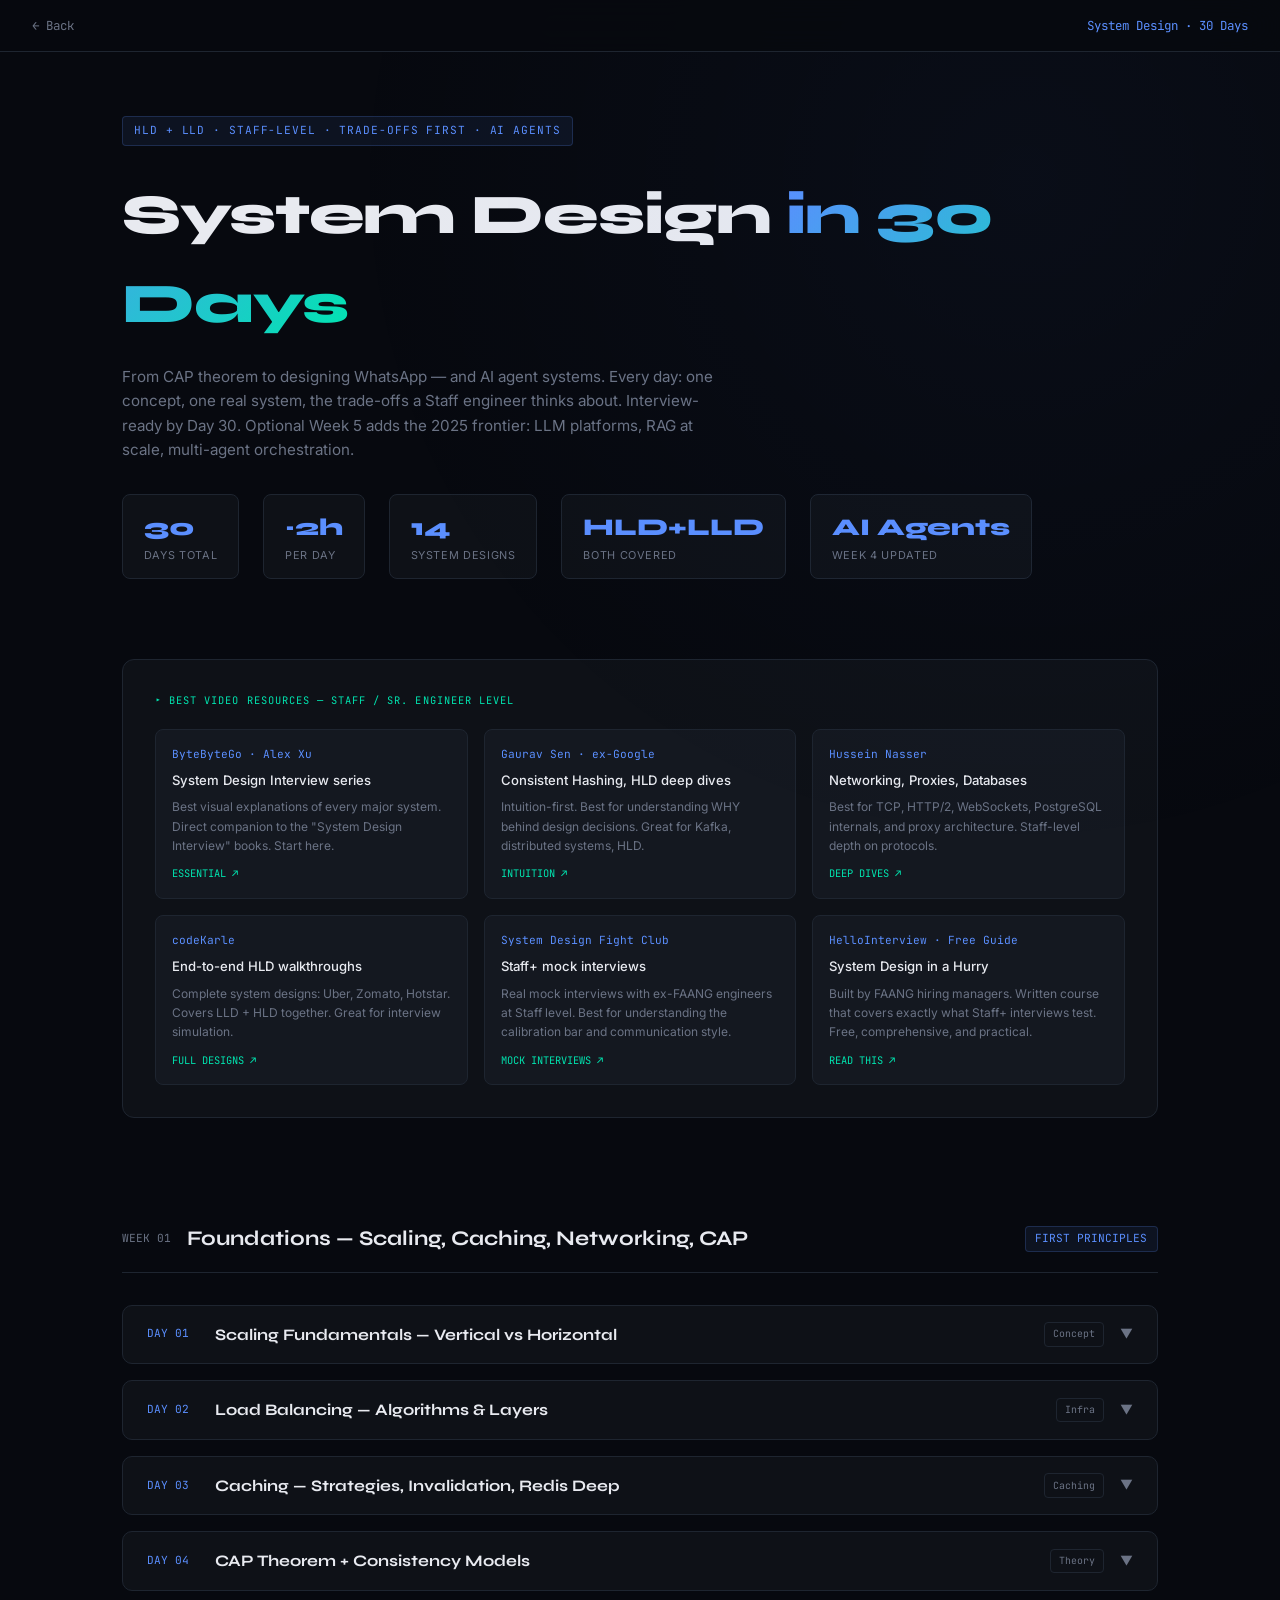
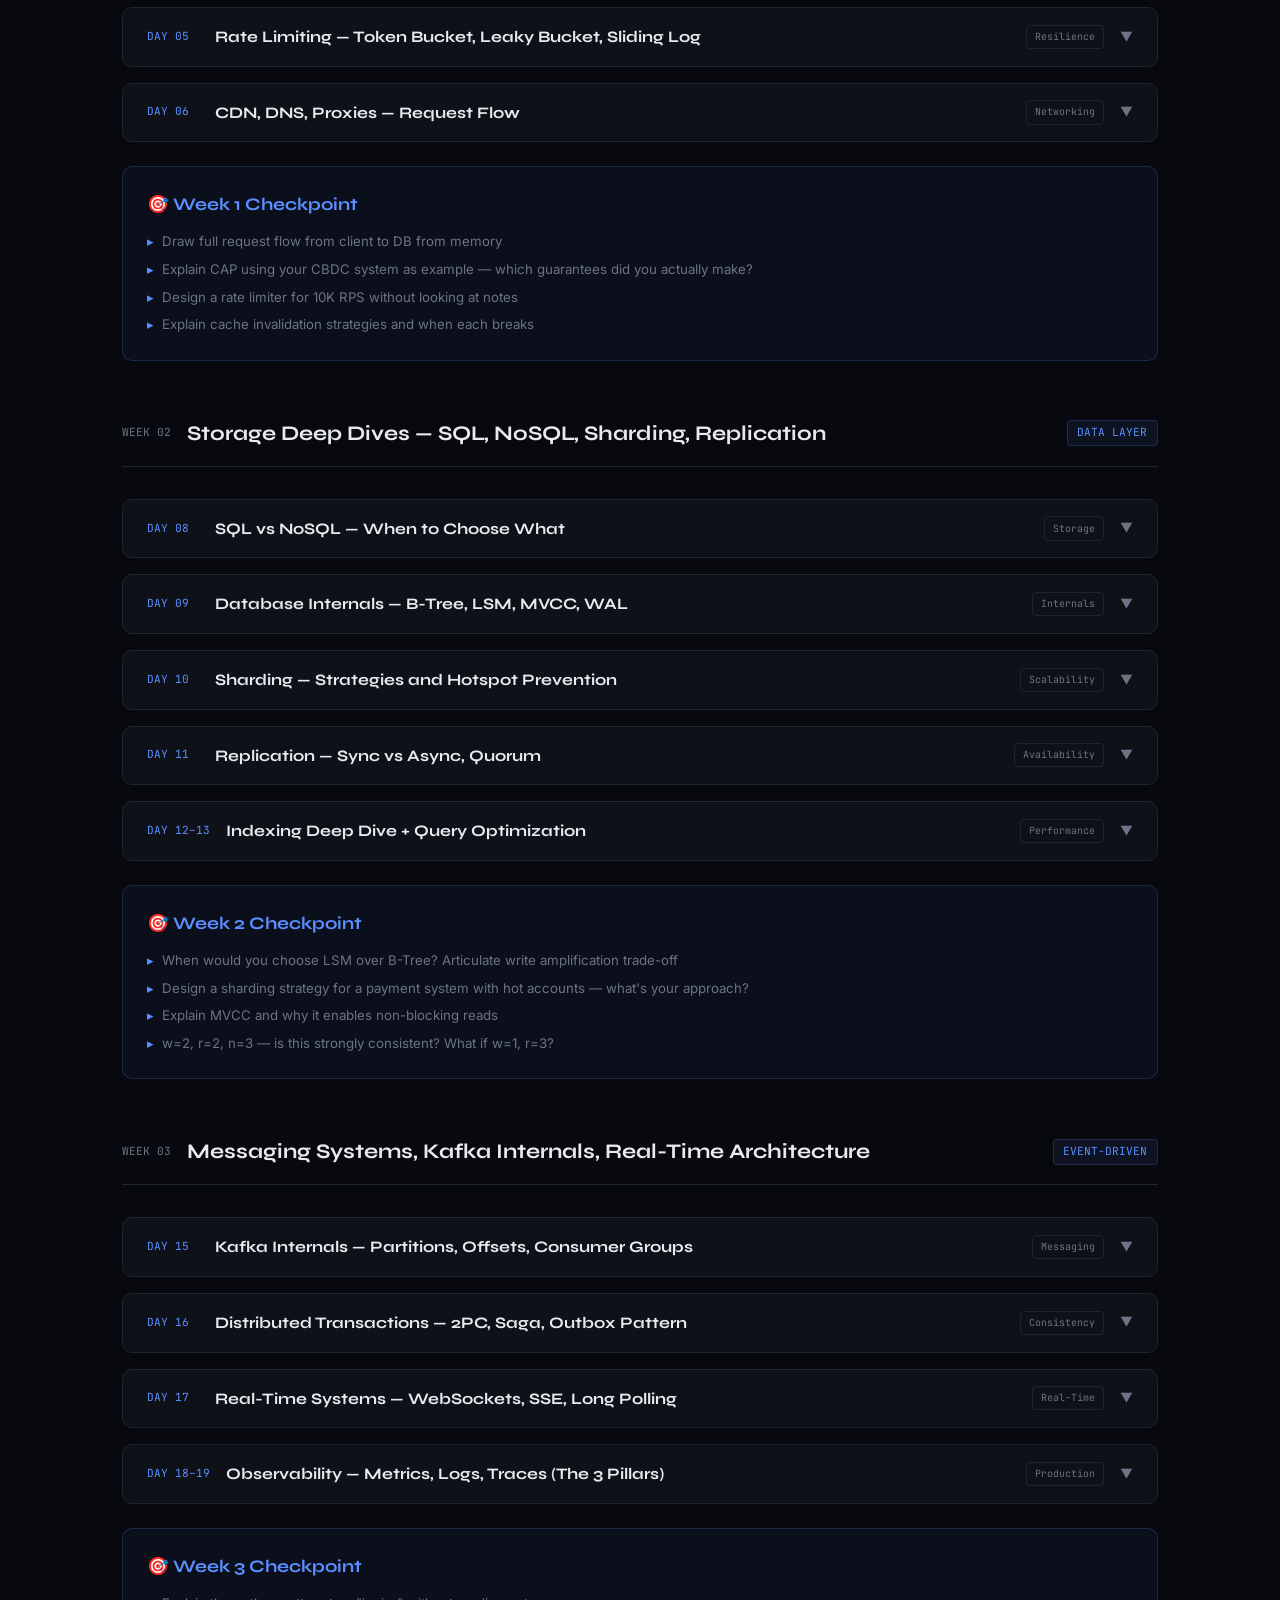
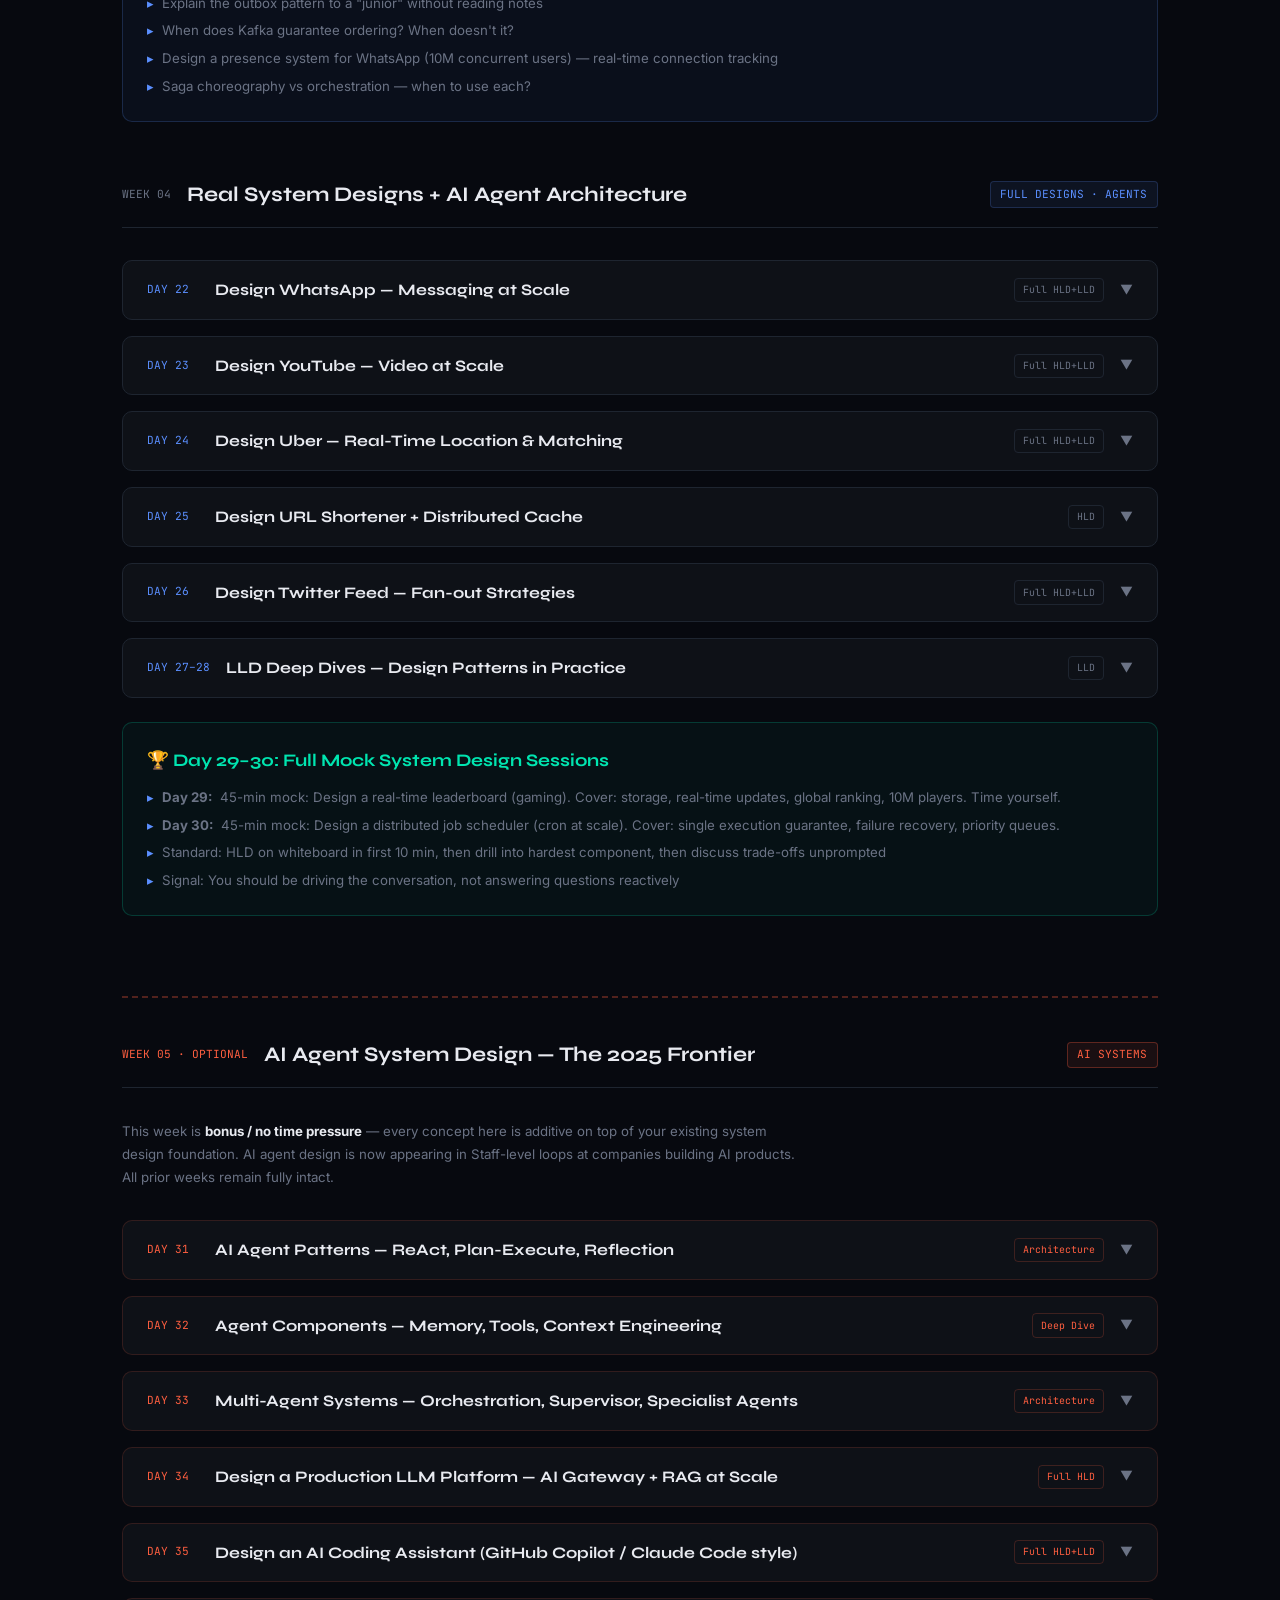
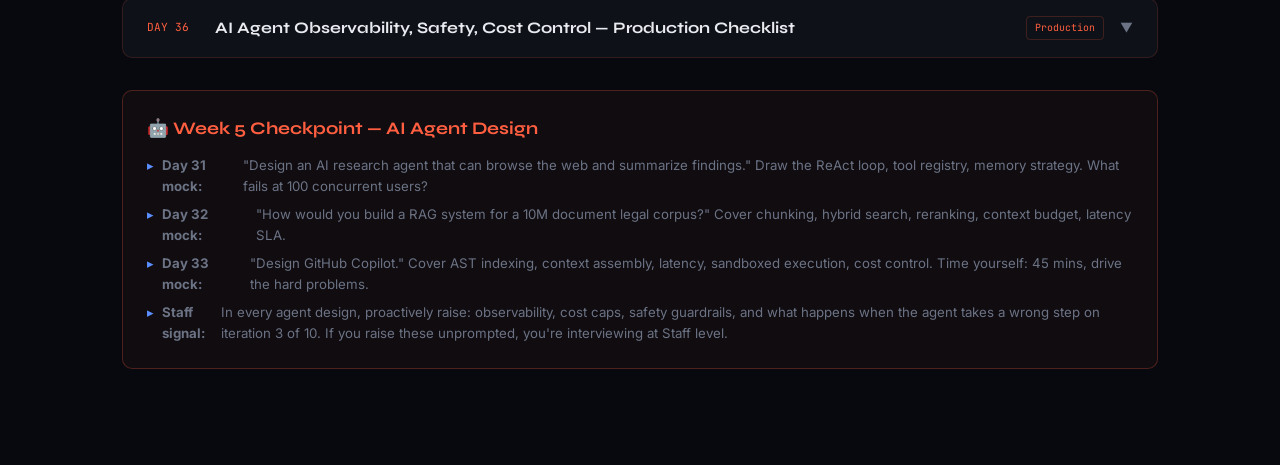
==== system-design-30-day.html @ 485c08c7 "feat: add AI Agent System Design as optional Week 5 - ALL original 30-day content preserved untouche" ====
<!DOCTYPE html>
<html lang="en">
<head>
<meta charset="UTF-8">
<meta name="viewport" content="width=device-width, initial-scale=1.0">
<title>System Design in 30 Days</title>
<link rel="preconnect" href="https://fonts.googleapis.com">
<link href="https://fonts.googleapis.com/css2?family=Syne:wght@400;600;700;800&family=JetBrains+Mono:wght@400;500;700&family=Inter:wght@300;400;500&display=swap" rel="stylesheet">
<style>
  :root{--bg:#07090f;--surface:#0e1117;--surface2:#141820;--border:#1e2530;--accent:#5b8fff;--accent2:#ff5f40;--accent3:#00e5b0;--text:#e8eaf0;--muted:#6b7385;}
  *{margin:0;padding:0;box-sizing:border-box;}
  body{background:var(--bg);color:var(--text);font-family:'Inter',sans-serif;line-height:1.6;}
  body::before{content:'';position:fixed;inset:0;background:radial-gradient(circle at 80% 20%,rgba(91,143,255,0.04) 0%,transparent 55%);pointer-events:none;}
  nav{position:sticky;top:0;background:rgba(7,9,15,0.9);backdrop-filter:blur(20px);border-bottom:1px solid var(--border);padding:0 2rem;display:flex;align-items:center;justify-content:space-between;height:52px;z-index:100;}
  .back-link{font-family:'JetBrains Mono',monospace;font-size:.78rem;color:var(--muted);text-decoration:none;}
  .back-link:hover{color:var(--accent);}
  .hero{max-width:1100px;margin:0 auto;padding:4rem 2rem 2rem;}
  .tag{display:inline-flex;align-items:center;background:rgba(91,143,255,0.08);border:1px solid rgba(91,143,255,0.2);color:var(--accent);font-family:'JetBrains Mono',monospace;font-size:.7rem;padding:.3rem .7rem;border-radius:4px;margin-bottom:1.5rem;letter-spacing:.08em;}
  h1{font-family:'Syne',sans-serif;font-size:clamp(2rem,5vw,3.5rem);font-weight:800;letter-spacing:-.02em;margin-bottom:1rem;}
  h1 span{background:linear-gradient(135deg,var(--accent),var(--accent3));-webkit-background-clip:text;-webkit-text-fill-color:transparent;background-clip:text;}
  .hero-desc{color:var(--muted);font-size:.95rem;max-width:600px;margin-bottom:2rem;}
  .meta-row{display:flex;gap:1.5rem;flex-wrap:wrap;margin-bottom:3rem;}
  .meta-box{background:var(--surface);border:1px solid var(--border);border-radius:8px;padding:.85rem 1.3rem;}
  .meta-box .val{font-family:'Syne',sans-serif;font-size:1.5rem;font-weight:800;color:var(--accent);}
  .meta-box .key{font-size:.68rem;color:var(--muted);text-transform:uppercase;letter-spacing:.06em;}
  main{max-width:1100px;margin:0 auto;padding:0 2rem 6rem;}
  .week-header{display:flex;align-items:center;gap:1rem;margin-bottom:2rem;padding-bottom:1rem;border-bottom:1px solid var(--border);margin-top:3.5rem;}
  .week-num{font-family:'JetBrains Mono',monospace;font-size:.7rem;color:var(--muted);}
  .week-title{font-family:'Syne',sans-serif;font-size:1.3rem;font-weight:700;}
  .week-theme{font-family:'JetBrains Mono',monospace;font-size:.7rem;background:rgba(91,143,255,0.08);border:1px solid rgba(91,143,255,0.2);color:var(--accent);padding:.2rem .6rem;border-radius:4px;margin-left:auto;}
  .day-card{background:var(--surface);border:1px solid var(--border);border-radius:10px;margin-bottom:1rem;overflow:hidden;}
  .day-card:hover{border-color:rgba(91,143,255,0.25);}
  .day-header{display:flex;align-items:center;gap:1rem;padding:1rem 1.5rem;cursor:pointer;}
  .day-num-badge{font-family:'JetBrains Mono',monospace;font-size:.7rem;color:var(--accent);min-width:52px;}
  .day-name{font-family:'Syne',sans-serif;font-size:1rem;font-weight:700;flex:1;}
  .day-type{font-family:'JetBrains Mono',monospace;font-size:.62rem;padding:.2rem .5rem;border-radius:4px;border:1px solid var(--border);color:var(--muted);}
  .day-toggle{color:var(--muted);font-size:.8rem;transition:transform .3s;}
  .day-body{padding:0 1.5rem 1.5rem;display:none;}
  .day-body.open{display:block;}
  .grid2{display:grid;grid-template-columns:1fr 1fr;gap:1rem;margin-bottom:1rem;}
  .info-block{background:var(--surface2);border-radius:8px;padding:1rem;}
  .info-block h4{font-family:'JetBrains Mono',monospace;font-size:.65rem;color:var(--accent);letter-spacing:.08em;margin-bottom:.6rem;text-transform:uppercase;}
  .info-block p,.info-block li{font-size:.82rem;color:var(--muted);line-height:1.65;}
  .info-block ul{list-style:none;display:flex;flex-direction:column;gap:.35rem;}
  .info-block ul li::before{content:'▸ ';color:var(--accent);font-size:.7rem;}
  .tradeoff-box{background:rgba(255,95,64,0.05);border:1px solid rgba(255,95,64,0.15);border-radius:8px;padding:1rem;margin-top:.75rem;}
  .tradeoff-box h4{font-family:'JetBrains Mono',monospace;font-size:.65rem;color:var(--accent2);letter-spacing:.08em;margin-bottom:.6rem;text-transform:uppercase;}
  .tradeoff-box p{font-size:.82rem;color:var(--muted);line-height:1.6;}
  .interview-tip{background:rgba(0,229,176,0.05);border:1px solid rgba(0,229,176,0.15);border-radius:8px;padding:1rem;margin-top:.75rem;}
  .interview-tip h4{font-family:'JetBrains Mono',monospace;font-size:.65rem;color:var(--accent3);letter-spacing:.08em;margin-bottom:.6rem;}
  .interview-tip p{font-size:.82rem;color:var(--muted);line-height:1.6;}
  .sys-diagram{background:rgba(0,0,0,0.3);border:1px solid var(--border);border-radius:8px;padding:1rem;margin-top:.75rem;font-family:'JetBrains Mono',monospace;font-size:.72rem;color:var(--muted);line-height:1.8;overflow-x:auto;}
  .sys-diagram span{color:var(--accent3);}
  .checkpoint-card{background:rgba(91,143,255,0.05);border:1px solid rgba(91,143,255,0.2);border-radius:10px;padding:1.5rem;margin-top:1.5rem;}
  .checkpoint-card h3{font-family:'Syne',sans-serif;font-size:1.1rem;font-weight:700;color:var(--accent);margin-bottom:.75rem;}
  .checkpoint-card ul{list-style:none;display:flex;flex-direction:column;gap:.4rem;}
  .checkpoint-card li{font-size:.83rem;color:var(--muted);display:flex;align-items:flex-start;gap:.5rem;}
  .checkpoint-card li::before{content:'▸';color:var(--accent);}
  @media(max-width:768px){.grid2{grid-template-columns:1fr;}}
</style>
</head>
<body>
<nav>
  <a href="index.html" class="back-link">← Back</a>
  <span style="font-family:'JetBrains Mono',monospace;font-size:.78rem;color:var(--accent);">System Design · 30 Days</span>
</nav>

<div class="hero">
  <div class="tag">HLD + LLD · STAFF-LEVEL · TRADE-OFFS FIRST · AI AGENTS</div>
  <h1>System Design <span>in 30 Days</span></h1>
  <p class="hero-desc">From CAP theorem to designing WhatsApp — and AI agent systems. Every day: one concept, one real system, the trade-offs a Staff engineer thinks about. Interview-ready by Day 30. Optional Week 5 adds the 2025 frontier: LLM platforms, RAG at scale, multi-agent orchestration.</p>
  <div class="meta-row">
    <div class="meta-box"><div class="val">30</div><div class="key">Days Total</div></div>
    <div class="meta-box"><div class="val">~2h</div><div class="key">Per Day</div></div>
    <div class="meta-box"><div class="val">14</div><div class="key">System Designs</div></div>
    <div class="meta-box"><div class="val">HLD+LLD</div><div class="key">Both Covered</div></div>
    <div class="meta-box"><div class="val">AI Agents</div><div class="key">Week 4 Updated</div></div>
  </div>
</div>

<!-- VIDEO RESOURCES -->
<div style="max-width:1100px;margin:0 auto;padding:0 2rem 3rem;">
  <div style="background:var(--surface);border:1px solid var(--border);border-radius:12px;padding:2rem;">
    <div style="font-family:'JetBrains Mono',monospace;font-size:.65rem;color:var(--accent3);letter-spacing:.1em;text-transform:uppercase;margin-bottom:1.25rem;">▸ Best Video Resources — Staff / Sr. Engineer Level</div>
    <div style="display:grid;grid-template-columns:repeat(auto-fill,minmax(260px,1fr));gap:1rem;">

      <a href="https://www.youtube.com/@ByteByteGo" target="_blank" style="text-decoration:none;background:var(--surface2);border:1px solid var(--border);border-radius:8px;padding:1rem;display:flex;flex-direction:column;gap:.4rem;transition:border-color .2s;" onmouseover="this.style.borderColor='var(--accent)'" onmouseout="this.style.borderColor='var(--border)'">
        <div style="font-family:'JetBrains Mono',monospace;font-size:.7rem;color:var(--accent);">ByteByteGo · Alex Xu</div>
        <div style="font-size:.82rem;color:var(--text);font-weight:500;">System Design Interview series</div>
        <div style="font-size:.75rem;color:var(--muted);">Best visual explanations of every major system. Direct companion to the "System Design Interview" books. Start here.</div>
        <div style="font-family:'JetBrains Mono',monospace;font-size:.65rem;color:var(--accent3);margin-top:.25rem;">ESSENTIAL ↗</div>
      </a>

      <a href="https://www.youtube.com/@gkcs" target="_blank" style="text-decoration:none;background:var(--surface2);border:1px solid var(--border);border-radius:8px;padding:1rem;display:flex;flex-direction:column;gap:.4rem;transition:border-color .2s;" onmouseover="this.style.borderColor='var(--accent)'" onmouseout="this.style.borderColor='var(--border)'">
        <div style="font-family:'JetBrains Mono',monospace;font-size:.7rem;color:var(--accent);">Gaurav Sen · ex-Google</div>
        <div style="font-size:.82rem;color:var(--text);font-weight:500;">Consistent Hashing, HLD deep dives</div>
        <div style="font-size:.75rem;color:var(--muted);">Intuition-first. Best for understanding WHY behind design decisions. Great for Kafka, distributed systems, HLD.</div>
        <div style="font-family:'JetBrains Mono',monospace;font-size:.65rem;color:var(--accent3);margin-top:.25rem;">INTUITION ↗</div>
      </a>

      <a href="https://www.youtube.com/@hussein.nasser" target="_blank" style="text-decoration:none;background:var(--surface2);border:1px solid var(--border);border-radius:8px;padding:1rem;display:flex;flex-direction:column;gap:.4rem;transition:border-color .2s;" onmouseover="this.style.borderColor='var(--accent)'" onmouseout="this.style.borderColor='var(--border)'">
        <div style="font-family:'JetBrains Mono',monospace;font-size:.7rem;color:var(--accent);">Hussein Nasser</div>
        <div style="font-size:.82rem;color:var(--text);font-weight:500;">Networking, Proxies, Databases</div>
        <div style="font-size:.75rem;color:var(--muted);">Best for TCP, HTTP/2, WebSockets, PostgreSQL internals, and proxy architecture. Staff-level depth on protocols.</div>
        <div style="font-family:'JetBrains Mono',monospace;font-size:.65rem;color:var(--accent3);margin-top:.25rem;">DEEP DIVES ↗</div>
      </a>

      <a href="https://www.youtube.com/@codeKarle" target="_blank" style="text-decoration:none;background:var(--surface2);border:1px solid var(--border);border-radius:8px;padding:1rem;display:flex;flex-direction:column;gap:.4rem;transition:border-color .2s;" onmouseover="this.style.borderColor='var(--accent)'" onmouseout="this.style.borderColor='var(--border)'">
        <div style="font-family:'JetBrains Mono',monospace;font-size:.7rem;color:var(--accent);">codeKarle</div>
        <div style="font-size:.82rem;color:var(--text);font-weight:500;">End-to-end HLD walkthroughs</div>
        <div style="font-size:.75rem;color:var(--muted);">Complete system designs: Uber, Zomato, Hotstar. Covers LLD + HLD together. Great for interview simulation.</div>
        <div style="font-family:'JetBrains Mono',monospace;font-size:.65rem;color:var(--accent3);margin-top:.25rem;">FULL DESIGNS ↗</div>
      </a>

      <a href="https://www.youtube.com/@SDFC" target="_blank" style="text-decoration:none;background:var(--surface2);border:1px solid var(--border);border-radius:8px;padding:1rem;display:flex;flex-direction:column;gap:.4rem;transition:border-color .2s;" onmouseover="this.style.borderColor='var(--accent)'" onmouseout="this.style.borderColor='var(--border)'">
        <div style="font-family:'JetBrains Mono',monospace;font-size:.7rem;color:var(--accent);">System Design Fight Club</div>
        <div style="font-size:.82rem;color:var(--text);font-weight:500;">Staff+ mock interviews</div>
        <div style="font-size:.75rem;color:var(--muted);">Real mock interviews with ex-FAANG engineers at Staff level. Best for understanding the calibration bar and communication style.</div>
        <div style="font-family:'JetBrains Mono',monospace;font-size:.65rem;color:var(--accent3);margin-top:.25rem;">MOCK INTERVIEWS ↗</div>
      </a>

      <a href="https://www.hellointerview.com/learn/system-design/in-a-hurry/introduction" target="_blank" style="text-decoration:none;background:var(--surface2);border:1px solid var(--border);border-radius:8px;padding:1rem;display:flex;flex-direction:column;gap:.4rem;transition:border-color .2s;" onmouseover="this.style.borderColor='var(--accent)'" onmouseout="this.style.borderColor='var(--border)'">
        <div style="font-family:'JetBrains Mono',monospace;font-size:.7rem;color:var(--accent);">HelloInterview · Free Guide</div>
        <div style="font-size:.82rem;color:var(--text);font-weight:500;">System Design in a Hurry</div>
        <div style="font-size:.75rem;color:var(--muted);">Built by FAANG hiring managers. Written course that covers exactly what Staff+ interviews test. Free, comprehensive, and practical.</div>
        <div style="font-family:'JetBrains Mono',monospace;font-size:.65rem;color:var(--accent3);margin-top:.25rem;">READ THIS ↗</div>
      </a>

    </div>
  </div>
</div>

<main>

<!-- WEEK 1: FOUNDATIONS -->
<div class="week-header" id="week1">
  <span class="week-num">WEEK 01</span>
  <span class="week-title">Foundations — Scaling, Caching, Networking, CAP</span>
  <span class="week-theme">FIRST PRINCIPLES</span>
</div>

<div class="day-card">
  <div class="day-header" onclick="toggle(this)">
    <span class="day-num-badge">DAY 01</span>
    <span class="day-name">Scaling Fundamentals — Vertical vs Horizontal</span>
    <span class="day-type">Concept</span>
    <span class="day-toggle">▼</span>
  </div>
  <div class="day-body">
    <div class="grid2">
      <div class="info-block">
        <h4>Core Concepts</h4>
        <ul>
          <li>Vertical scaling: limits, SPOF, no code change</li>
          <li>Horizontal scaling: stateless requirement, complexity</li>
          <li>Stateless vs stateful services: session handling</li>
          <li>Scale cube: X (clone), Y (decompose), Z (shard)</li>
        </ul>
      </div>
      <div class="info-block">
        <h4>Real-World System</h4>
        <p>Your CBDC platform: why Go microservices (stateless, horizontal) beat a monolith for Hyperledger Fabric nodes that need independent scaling per participant bank.</p>
      </div>
    </div>
    <div class="tradeoff-box">
      <h4>Trade-offs to Articulate</h4>
      <p>Vertical: fast, cheap ops, but hard ceiling ~96-core machines. Horizontal: theoretically infinite, but requires service discovery, consistent hashing, session externalization, distributed state. CAP implications change when you go horizontal.</p>
    </div>
    <div class="interview-tip">
      <h4>Interview Approach</h4>
      <p>When asked "how do you scale X?": first identify the bottleneck (CPU/memory/IO/network), then choose axis. Don't say "add more servers" — say "I'd scale the stateless API tier horizontally behind a load balancer, while keeping the database vertical + read replicas initially."</p>
    </div>
  </div>
</div>

<div class="day-card">
  <div class="day-header" onclick="toggle(this)">
    <span class="day-num-badge">DAY 02</span>
    <span class="day-name">Load Balancing — Algorithms & Layers</span>
    <span class="day-type">Infra</span>
    <span class="day-toggle">▼</span>
  </div>
  <div class="day-body">
    <div class="grid2">
      <div class="info-block">
        <h4>Core Concepts</h4>
        <ul>
          <li>L4 (TCP) vs L7 (HTTP) load balancing</li>
          <li>Algorithms: Round Robin, Least Connections, IP Hash, Consistent Hashing</li>
          <li>Health checks: active vs passive</li>
          <li>Session affinity (sticky sessions) — when to avoid</li>
          <li>Anycast for global load balancing</li>
        </ul>
      </div>
      <div class="info-block">
        <h4>Real System: Nginx/HAProxy vs AWS ALB</h4>
        <ul>
          <li>L7 ALB: path-based routing for microservices</li>
          <li>Weighted routing for canary deployments</li>
          <li>Connection draining for zero-downtime deploys</li>
          <li>Your Helm deployments already use K8s Services (kube-proxy = software LB)</li>
        </ul>
      </div>
    </div>
    <div class="tradeoff-box">
      <h4>Trade-offs</h4>
      <p>Consistent hashing LB: minimizes cache misses when scaling (same key → same server). But IP Hash breaks when clients use proxies (all appear as single IP). Least-connections beats round-robin for variable request costs (long-running jobs).</p>
    </div>
  </div>
</div>

<div class="day-card">
  <div class="day-header" onclick="toggle(this)">
    <span class="day-num-badge">DAY 03</span>
    <span class="day-name">Caching — Strategies, Invalidation, Redis Deep</span>
    <span class="day-type">Caching</span>
    <span class="day-toggle">▼</span>
  </div>
  <div class="day-body">
    <div class="grid2">
      <div class="info-block">
        <h4>Caching Strategies</h4>
        <ul>
          <li><strong>Cache-aside (Lazy):</strong> app checks cache, miss → DB, populate cache</li>
          <li><strong>Write-through:</strong> write to cache + DB synchronously</li>
          <li><strong>Write-behind:</strong> write to cache, async flush to DB</li>
          <li><strong>Read-through:</strong> cache loads from DB on miss</li>
          <li>TTL vs event-based invalidation</li>
        </ul>
      </div>
      <div class="info-block">
        <h4>Your Redis Experience Mapped</h4>
        <p>80% DB load reduction you achieved = cache-aside pattern. Key design: <code>forex:rate:{USD}:{EUR}:{timestamp_bucket}</code> — time-bucketed TTL. Stampede prevention: probabilistic early expiration or distributed lock (Redis SET NX PX).</p>
      </div>
    </div>
    <div class="tradeoff-box">
      <h4>Cache Invalidation — "Hardest Problem in CS"</h4>
      <p>Write-through: consistency but write latency doubles. Write-behind: fast writes but data loss risk on cache crash. Cache-aside: stale reads possible (use short TTL). Event-driven invalidation via Kafka (your expertise): write → publish event → consumers invalidate specific keys. Most consistent approach.</p>
    </div>
    <div class="interview-tip">
      <h4>Senior-Level Points</h4>
      <p>Mention: Cache stampede (thundering herd), dog-pile effect. Solutions: mutex lock, probabilistic early refresh, request coalescing. Also discuss: hot keys, cache warming, multilevel caching (L1=local in-process, L2=Redis, L3=DB).</p>
    </div>
  </div>
</div>

<div class="day-card">
  <div class="day-header" onclick="toggle(this)">
    <span class="day-num-badge">DAY 04</span>
    <span class="day-name">CAP Theorem + Consistency Models</span>
    <span class="day-type">Theory</span>
    <span class="day-toggle">▼</span>
  </div>
  <div class="day-body">
    <div class="grid2">
      <div class="info-block">
        <h4>CAP Theorem</h4>
        <ul>
          <li>Consistency: all nodes see same data simultaneously</li>
          <li>Availability: every request gets a response</li>
          <li>Partition Tolerance: system works despite network splits</li>
          <li>Reality: P always occurs in distributed systems → choose C or A</li>
          <li>PACELC extends CAP: latency vs consistency tradeoff even without partition</li>
        </ul>
      </div>
      <div class="info-block">
        <h4>Consistency Models (Spectrum)</h4>
        <ul>
          <li><strong>Strong:</strong> linearizability (single node illusion)</li>
          <li><strong>Sequential:</strong> operations ordered consistently</li>
          <li><strong>Causal:</strong> causally related ops in order</li>
          <li><strong>Eventual:</strong> all nodes converge eventually</li>
          <li><strong>Read-your-writes:</strong> session consistency</li>
        </ul>
      </div>
    </div>
    <div class="tradeoff-box">
      <h4>Real Mapping to Systems</h4>
      <p>Hyperledger Fabric (your work): CP system — consensus before commit, sacrifices availability during partition. Redis (your work): AP by default with async replication, eventual consistency. Your CBDC forex settlement: needed strong consistency for double-spend prevention → chose CP, accepted availability hit.</p>
    </div>
    <div class="interview-tip">
      <h4>Interview Signal</h4>
      <p>Never say "I'd use CAP theorem" — say "Given the partition tolerance requirement, I need to choose between consistency and availability. For payment systems like this CBDC, I'd choose CP — a failed transaction is better than a duplicate credit." This is Staff-level thinking.</p>
    </div>
  </div>
</div>

<div class="day-card">
  <div class="day-header" onclick="toggle(this)">
    <span class="day-num-badge">DAY 05</span>
    <span class="day-name">Rate Limiting — Token Bucket, Leaky Bucket, Sliding Log</span>
    <span class="day-type">Resilience</span>
    <span class="day-toggle">▼</span>
  </div>
  <div class="day-body">
    <div class="grid2">
      <div class="info-block">
        <h4>Algorithms</h4>
        <ul>
          <li><strong>Fixed Window:</strong> simple, burst at boundaries</li>
          <li><strong>Sliding Window Log:</strong> accurate, memory heavy</li>
          <li><strong>Sliding Window Counter:</strong> approximation, memory efficient</li>
          <li><strong>Token Bucket:</strong> allows bursts, smooth long-term rate</li>
          <li><strong>Leaky Bucket:</strong> constant output rate, queue fills</li>
        </ul>
      </div>
      <div class="info-block">
        <h4>Distributed Rate Limiting</h4>
        <ul>
          <li>Redis INCR + EXPIRE for fixed window</li>
          <li>Redis Lua scripts for atomicity</li>
          <li>Sliding window with Redis sorted sets</li>
          <li>Gossip-based eventual rate limiting</li>
          <li>Kong/Nginx rate limit middleware</li>
        </ul>
      </div>
    </div>
    <div class="sys-diagram">
Client → [API Gateway] → Redis (rate_key = user:endpoint:window_bucket)<br>
<span>MULTI → INCR key → EXPIRE key 60 → EXEC</span><br>
if count > limit: return 429 + Retry-After header<br>
else: forward to service
    </div>
  </div>
</div>

<div class="day-card">
  <div class="day-header" onclick="toggle(this)">
    <span class="day-num-badge">DAY 06</span>
    <span class="day-name">CDN, DNS, Proxies — Request Flow</span>
    <span class="day-type">Networking</span>
    <span class="day-toggle">▼</span>
  </div>
  <div class="day-body">
    <div class="grid2">
      <div class="info-block">
        <h4>CDN Internals</h4>
        <ul>
          <li>Edge PoPs: geographically distributed cache nodes</li>
          <li>Cache-Control headers govern CDN caching</li>
          <li>Push vs Pull CDN models</li>
          <li>Origin shield: single origin fetch, multi-edge serve</li>
          <li>Cache invalidation: URL versioning vs API purge</li>
        </ul>
      </div>
      <div class="info-block">
        <h4>DNS Deep Dive</h4>
        <ul>
          <li>Recursive vs authoritative resolvers</li>
          <li>TTL strategy for blue-green deployments</li>
          <li>GeoDNS for traffic routing</li>
          <li>DNS-based load balancing: Route53 weighted routing</li>
        </ul>
      </div>
    </div>
    <div class="interview-tip">
      <h4>Full Request Flow (Memorize This)</h4>
      <p>Client → DNS (TTL cache miss → recursive resolver → authoritative) → CDN edge (cache hit → return) → [cache miss] → Load Balancer → API Gateway (auth, rate limit) → Service → Cache (hit) or DB. Know latency at each hop: DNS ~30ms, CDN hit ~5ms, DB query ~5-20ms.</p>
    </div>
  </div>
</div>

<div class="checkpoint-card">
  <h3>🎯 Week 1 Checkpoint</h3>
  <ul>
    <li>Draw full request flow from client to DB from memory</li>
    <li>Explain CAP using your CBDC system as example — which guarantees did you actually make?</li>
    <li>Design a rate limiter for 10K RPS without looking at notes</li>
    <li>Explain cache invalidation strategies and when each breaks</li>
  </ul>
</div>

<!-- WEEK 2: STORAGE -->
<div class="week-header" id="week2">
  <span class="week-num">WEEK 02</span>
  <span class="week-title">Storage Deep Dives — SQL, NoSQL, Sharding, Replication</span>
  <span class="week-theme">DATA LAYER</span>
</div>

<div class="day-card">
  <div class="day-header" onclick="toggle(this)">
    <span class="day-num-badge">DAY 08</span>
    <span class="day-name">SQL vs NoSQL — When to Choose What</span>
    <span class="day-type">Storage</span>
    <span class="day-toggle">▼</span>
  </div>
  <div class="day-body">
    <div class="grid2">
      <div class="info-block">
        <h4>SQL Strengths</h4>
        <ul>
          <li>ACID transactions (your CBDC payment system)</li>
          <li>Complex joins, aggregations</li>
          <li>Schema enforcement = data integrity</li>
          <li>Mature tooling, EXPLAIN plans, indexes</li>
          <li>Best for: financial systems, ERP, anything relational</li>
        </ul>
      </div>
      <div class="info-block">
        <h4>NoSQL Categories</h4>
        <ul>
          <li><strong>Document (MongoDB):</strong> flexible schema, JSON nesting</li>
          <li><strong>Key-Value (Redis/DynamoDB):</strong> O(1) access, simple</li>
          <li><strong>Wide-Column (Cassandra):</strong> time-series, write-heavy</li>
          <li><strong>Graph (Neo4j):</strong> relationship traversal</li>
        </ul>
      </div>
    </div>
    <div class="tradeoff-box">
      <h4>Decision Framework for Interviews</h4>
      <p>Ask yourself: (1) Do I need ACID multi-entity transactions? → SQL. (2) Do I need to query by multiple attributes with complex joins? → SQL. (3) Is write throughput >50K/s with simple access patterns? → Cassandra/DynamoDB. (4) Flexible schema, document-centric reads? → MongoDB. (5) Cache/session? → Redis. Don't say "I'd use MongoDB because it's flexible" — that's junior thinking.</p>
    </div>
  </div>
</div>

<div class="day-card">
  <div class="day-header" onclick="toggle(this)">
    <span class="day-num-badge">DAY 09</span>
    <span class="day-name">Database Internals — B-Tree, LSM, MVCC, WAL</span>
    <span class="day-type">Internals</span>
    <span class="day-toggle">▼</span>
  </div>
  <div class="day-body">
    <div class="grid2">
      <div class="info-block">
        <h4>B-Tree (PostgreSQL/MySQL)</h4>
        <ul>
          <li>Balanced tree, O(log n) reads and writes</li>
          <li>Good read/write mix workloads</li>
          <li>Pages: typically 8KB, tuned for disk</li>
          <li>Write amplification: updating internal nodes</li>
        </ul>
      </div>
      <div class="info-block">
        <h4>LSM Tree (RocksDB/Cassandra)</h4>
        <ul>
          <li>Write to MemTable → flush to SSTable on disk</li>
          <li>Compaction merges SSTables</li>
          <li>O(1) writes (sequential), O(log n) reads</li>
          <li>Write amplification during compaction</li>
          <li>Bloom filters prevent unnecessary disk reads</li>
        </ul>
      </div>
    </div>
    <div class="info-block" style="margin-top:.75rem;">
      <h4>MVCC + WAL</h4>
      <p style="margin-bottom:.5rem;"><strong>MVCC:</strong> Multiple readers, one writer. Each transaction sees snapshot. Old versions kept until no longer needed (vacuum). Enables non-blocking reads.</p>
      <p><strong>WAL (Write-Ahead Log):</strong> Write to log first, then data pages. On crash: replay WAL for recovery. Also enables replication — ship WAL to replicas. PostgreSQL uses this for streaming replication.</p>
    </div>
  </div>
</div>

<div class="day-card">
  <div class="day-header" onclick="toggle(this)">
    <span class="day-num-badge">DAY 10</span>
    <span class="day-name">Sharding — Strategies and Hotspot Prevention</span>
    <span class="day-type">Scalability</span>
    <span class="day-toggle">▼</span>
  </div>
  <div class="day-body">
    <div class="grid2">
      <div class="info-block">
        <h4>Sharding Strategies</h4>
        <ul>
          <li><strong>Hash sharding:</strong> uniform distribution, no range queries</li>
          <li><strong>Range sharding:</strong> range queries efficient, hotspots risk</li>
          <li><strong>Directory sharding:</strong> lookup table, flexible, single point</li>
          <li><strong>Geo sharding:</strong> data locality, GDPR compliance</li>
          <li><strong>Consistent hashing:</strong> minimize re-distribution on scale</li>
        </ul>
      </div>
      <div class="info-block">
        <h4>Consistent Hashing</h4>
        <ul>
          <li>Virtual nodes (vnodes): better distribution</li>
          <li>When node added/removed: only adjacent keys move</li>
          <li>k/n keys move on average (not k total)</li>
          <li>Used by: Cassandra, DynamoDB, Redis Cluster</li>
        </ul>
      </div>
    </div>
    <div class="tradeoff-box">
      <h4>Shard Key Selection — Critical</h4>
      <p>Bad shard key = hotspots = one shard does all work. For social network: user_id hash works until celebrities exist (hot users). Solution: celebrity detection + fan-out on write vs fan-out on read. For time-series: time-based sharding causes write hotspot on latest shard. Use time + device_id composite key.</p>
    </div>
  </div>
</div>

<div class="day-card">
  <div class="day-header" onclick="toggle(this)">
    <span class="day-num-badge">DAY 11</span>
    <span class="day-name">Replication — Sync vs Async, Quorum</span>
    <span class="day-type">Availability</span>
    <span class="day-toggle">▼</span>
  </div>
  <div class="day-body">
    <div class="grid2">
      <div class="info-block">
        <h4>Replication Models</h4>
        <ul>
          <li><strong>Single-leader:</strong> all writes to primary, fan-out to replicas</li>
          <li><strong>Multi-leader:</strong> multiple write points, conflict resolution</li>
          <li><strong>Leaderless (Dynamo):</strong> write/read quorums</li>
          <li>Async: low latency writes, risk of data loss</li>
          <li>Sync: durability guarantee, higher write latency</li>
        </ul>
      </div>
      <div class="info-block">
        <h4>Quorum Reads/Writes</h4>
        <ul>
          <li>n = replicas, w = write quorum, r = read quorum</li>
          <li>Strong consistency: w + r &gt; n</li>
          <li>Typical: n=3, w=2, r=2</li>
          <li>Read-heavy: w=3, r=1 (write everywhere, read one)</li>
          <li>Write-heavy: w=1, r=3 (fast writes, consistent reads)</li>
        </ul>
      </div>
    </div>
    <div class="interview-tip">
      <h4>Why This Matters for Your Background</h4>
      <p>Hyperledger Fabric uses PBFT-like consensus — a multi-party quorum system. You can connect your blockchain consensus experience directly to Dynamo-style quorum writes. This is excellent Staff-level signal in interviews.</p>
    </div>
  </div>
</div>

<div class="day-card">
  <div class="day-header" onclick="toggle(this)">
    <span class="day-num-badge">DAY 12–13</span>
    <span class="day-name">Indexing Deep Dive + Query Optimization</span>
    <span class="day-type">Performance</span>
    <span class="day-toggle">▼</span>
  </div>
  <div class="day-body">
    <div class="grid2">
      <div class="info-block">
        <h4>Index Types</h4>
        <ul>
          <li><strong>B-Tree:</strong> equality + range queries</li>
          <li><strong>Hash:</strong> equality only, faster for exact match</li>
          <li><strong>Composite:</strong> leftmost-prefix rule is critical</li>
          <li><strong>Covering:</strong> query served from index alone (no table fetch)</li>
          <li><strong>Partial:</strong> index on subset (WHERE active = true)</li>
          <li><strong>Full-text:</strong> inverted index, TF-IDF scoring</li>
        </ul>
      </div>
      <div class="info-block">
        <h4>Query Planning Signals</h4>
        <ul>
          <li>EXPLAIN ANALYZE: seq scan vs index scan</li>
          <li>Index selectivity: high cardinality = better index</li>
          <li>N+1 query problem: eager load with JOIN</li>
          <li>Connection pooling: pgBouncer transaction mode</li>
          <li>Read replicas for analytical queries</li>
        </ul>
      </div>
    </div>
  </div>
</div>

<div class="checkpoint-card">
  <h3>🎯 Week 2 Checkpoint</h3>
  <ul>
    <li>When would you choose LSM over B-Tree? Articulate write amplification trade-off</li>
    <li>Design a sharding strategy for a payment system with hot accounts — what's your approach?</li>
    <li>Explain MVCC and why it enables non-blocking reads</li>
    <li>w=2, r=2, n=3 — is this strongly consistent? What if w=1, r=3?</li>
  </ul>
</div>

<!-- WEEK 3: MESSAGING & REAL-TIME -->
<div class="week-header" id="week3">
  <span class="week-num">WEEK 03</span>
  <span class="week-title">Messaging Systems, Kafka Internals, Real-Time Architecture</span>
  <span class="week-theme">EVENT-DRIVEN</span>
</div>

<div class="day-card">
  <div class="day-header" onclick="toggle(this)">
    <span class="day-num-badge">DAY 15</span>
    <span class="day-name">Kafka Internals — Partitions, Offsets, Consumer Groups</span>
    <span class="day-type">Messaging</span>
    <span class="day-toggle">▼</span>
  </div>
  <div class="day-body">
    <div class="grid2">
      <div class="info-block">
        <h4>Kafka Architecture</h4>
        <ul>
          <li>Topic → Partitions (ordered, immutable log)</li>
          <li>Offset: per-partition monotonic counter</li>
          <li>Consumer Group: each partition consumed by one consumer</li>
          <li>Replication factor: ISR (In-Sync Replicas)</li>
          <li>Leader election via ZooKeeper / KRaft</li>
          <li>Retention: time-based or size-based</li>
        </ul>
      </div>
      <div class="info-block">
        <h4>Performance Knobs (Your Experience)</h4>
        <ul>
          <li>Partition count: parallelism ceiling for consumers</li>
          <li>acks=all: strongest durability, highest latency</li>
          <li>linger.ms + batch.size: throughput vs latency</li>
          <li>Compression: LZ4 for speed, zstd for ratio</li>
          <li>Log compaction: keep only latest value per key</li>
        </ul>
      </div>
    </div>
    <div class="tradeoff-box">
      <h4>Ordering Guarantee Nuance</h4>
      <p>Kafka guarantees per-partition ordering only. Cross-partition: use a single partition (lose parallelism) or accept reordering. For your CBDC asset transfers: partition by account_id → all transfers for one account are ordered. But cross-account transactions need 2-phase approach or saga pattern.</p>
    </div>
    <div class="interview-tip">
      <h4>Staff-Level: Exactly-Once Semantics</h4>
      <p>Kafka EOS: idempotent producer (sequence numbers), transactional API (atomic produce + consumer offset commit). In practice: idempotent consumers (dedup on DB side) are simpler and more resilient. Your forex gateway likely uses this — mention it.</p>
    </div>
  </div>
</div>

<div class="day-card">
  <div class="day-header" onclick="toggle(this)">
    <span class="day-num-badge">DAY 16</span>
    <span class="day-name">Distributed Transactions — 2PC, Saga, Outbox Pattern</span>
    <span class="day-type">Consistency</span>
    <span class="day-toggle">▼</span>
  </div>
  <div class="day-body">
    <div class="grid2">
      <div class="info-block">
        <h4>2-Phase Commit (2PC)</h4>
        <ul>
          <li>Coordinator: PREPARE → all VOTE YES → COMMIT</li>
          <li>Blocking: coordinator failure = all locked</li>
          <li>Used in distributed SQL (Google Spanner uses 2PC)</li>
          <li>Avoid for microservices: too much coupling</li>
        </ul>
      </div>
      <div class="info-block">
        <h4>Saga Pattern (Your Kafka Expertise)</h4>
        <ul>
          <li>Choreography: services emit events, react to others</li>
          <li>Orchestration: central coordinator sends commands</li>
          <li>Compensating transactions: undo on failure</li>
          <li>Your CBDC: orchestrated saga for cross-border settlement</li>
        </ul>
      </div>
    </div>
    <div class="tradeoff-box">
      <h4>Outbox Pattern — Avoid Dual Write</h4>
      <p>Problem: write to DB + publish to Kafka — what if Kafka fails? Solution: Outbox table in same DB transaction. CDC (Debezium) reads WAL → publishes to Kafka. Atomicity within DB, eventual delivery to Kafka. This is production-grade pattern every Staff eng must know.</p>
    </div>
  </div>
</div>

<div class="day-card">
  <div class="day-header" onclick="toggle(this)">
    <span class="day-num-badge">DAY 17</span>
    <span class="day-name">Real-Time Systems — WebSockets, SSE, Long Polling</span>
    <span class="day-type">Real-Time</span>
    <span class="day-toggle">▼</span>
  </div>
  <div class="day-body">
    <div class="grid2">
      <div class="info-block">
        <h4>Protocols Comparison</h4>
        <ul>
          <li><strong>Long Polling:</strong> client waits, server holds until data. Simple, high latency</li>
          <li><strong>SSE:</strong> server → client only, HTTP/1.1 compatible. Good for feeds</li>
          <li><strong>WebSocket:</strong> full-duplex, persistent TCP. Chat, gaming, forex tickers</li>
          <li><strong>WebTransport:</strong> QUIC-based, future standard</li>
        </ul>
      </div>
      <div class="info-block">
        <h4>At Scale: Connection Management</h4>
        <ul>
          <li>10K WS connections per server (Go handles well)</li>
          <li>Presence service: heartbeat + timeout tracking</li>
          <li>Fan-out: user in multiple rooms → multiple subscriptions</li>
          <li>Message broker as pub-sub backend (Redis PubSub, Kafka)</li>
        </ul>
      </div>
    </div>
  </div>
</div>

<div class="day-card">
  <div class="day-header" onclick="toggle(this)">
    <span class="day-num-badge">DAY 18–19</span>
    <span class="day-name">Observability — Metrics, Logs, Traces (The 3 Pillars)</span>
    <span class="day-type">Production</span>
    <span class="day-toggle">▼</span>
  </div>
  <div class="day-body">
    <div class="grid2">
      <div class="info-block">
        <h4>Metrics (Prometheus/Grafana)</h4>
        <ul>
          <li>RED: Rate, Errors, Duration (per service)</li>
          <li>USE: Utilization, Saturation, Errors (per resource)</li>
          <li>Histogram: percentile latency (p99, p999)</li>
          <li>Cardinality: avoid high-cardinality labels (user_id)</li>
        </ul>
      </div>
      <div class="info-block">
        <h4>Distributed Tracing (Jaeger/Tempo)</h4>
        <ul>
          <li>Span: single operation with timing</li>
          <li>Trace: tree of spans across services</li>
          <li>Propagate: W3C TraceContext header</li>
          <li>Sampling: head-based (random %) vs tail-based (on error)</li>
        </ul>
      </div>
    </div>
  </div>
</div>

<div class="checkpoint-card">
  <h3>🎯 Week 3 Checkpoint</h3>
  <ul>
    <li>Explain the outbox pattern to a "junior" without reading notes</li>
    <li>When does Kafka guarantee ordering? When doesn't it?</li>
    <li>Design a presence system for WhatsApp (10M concurrent users) — real-time connection tracking</li>
    <li>Saga choreography vs orchestration — when to use each?</li>
  </ul>
</div>

<!-- WEEK 4: REAL SYSTEM DESIGNS + AI AGENTS -->
<div class="week-header" id="week4">
  <span class="week-num">WEEK 04</span>
  <span class="week-title">Real System Designs + AI Agent Architecture</span>
  <span class="week-theme">FULL DESIGNS · AGENTS</span>
</div>

<div class="day-card">
  <div class="day-header" onclick="toggle(this)">
    <span class="day-num-badge">DAY 22</span>
    <span class="day-name">Design WhatsApp — Messaging at Scale</span>
    <span class="day-type">Full HLD+LLD</span>
    <span class="day-toggle">▼</span>
  </div>
  <div class="day-body">
    <div class="sys-diagram">
<span>HLD Flow:</span><br>
Client → [WebSocket Server Cluster] → [Message Service]<br>
                                          ↓<br>
                               [Kafka: msg-events topic]<br>
                                    ↓            ↓<br>
                        [Delivery Service]  [Persistence Service]<br>
                                    ↓            ↓<br>
                        [Recipient WS Conn]  [Cassandra: messages]<br>
<br>
<span>Presence:</span> Redis SET user:online → 30s TTL, heartbeat every 15s<br>
<span>Push Notif:</span> FCM/APNs for offline users
    </div>
    <div class="grid2" style="margin-top:.75rem;">
      <div class="info-block">
        <h4>Key Design Decisions</h4>
        <ul>
          <li>Cassandra: write-optimized, time-ordered messages per chat</li>
          <li>Message ID: timestamp + server ID + sequence (Snowflake-like)</li>
          <li>E2E encryption: keys exchanged OOB, server stores ciphertext only</li>
          <li>Media: S3 storage, CDN delivery, URL in message</li>
        </ul>
      </div>
      <div class="info-block">
        <h4>LLD: Message State Machine</h4>
        <ul>
          <li>States: SENT → DELIVERED → READ</li>
          <li>ACK back to sender via WebSocket</li>
          <li>Offline delivery: store in Cassandra, push on reconnect</li>
          <li>Group messages: fan-out per member (bounded fan-out)</li>
        </ul>
      </div>
    </div>
  </div>
</div>

<div class="day-card">
  <div class="day-header" onclick="toggle(this)">
    <span class="day-num-badge">DAY 23</span>
    <span class="day-name">Design YouTube — Video at Scale</span>
    <span class="day-type">Full HLD+LLD</span>
    <span class="day-toggle">▼</span>
  </div>
  <div class="day-body">
    <div class="sys-diagram">
<span>Upload Flow:</span><br>
Client → [Upload Service] → S3 (raw video)<br>
                              ↓<br>
                    [Transcoding Job Queue (Kafka)]<br>
                              ↓<br>
                    [Worker Farm: FFmpeg containers]<br>
                              ↓<br>
                    [S3: 360p, 720p, 1080p, 4K segments (HLS)]<br>
                              ↓<br>
                    [CDN distribution]<br>
<br>
<span>View Flow:</span><br>
Client → CDN (HLS manifest + segments) → Adaptive Bitrate streaming
    </div>
    <div class="info-block" style="margin-top:.75rem;">
      <h4>Scale Numbers to Know</h4>
      <p>500 hours uploaded per minute. Transcoding: parallelized per video segment. CDN: 95%+ of views served from edge. Recommendation: offline ML pipeline, pre-computed feeds. View count: approximate with HyperLogLog or sharded counters (Redis INCR per shard, aggregate).</p>
    </div>
  </div>
</div>

<div class="day-card">
  <div class="day-header" onclick="toggle(this)">
    <span class="day-num-badge">DAY 24</span>
    <span class="day-name">Design Uber — Real-Time Location & Matching</span>
    <span class="day-type">Full HLD+LLD</span>
    <span class="day-toggle">▼</span>
  </div>
  <div class="day-body">
    <div class="grid2">
      <div class="info-block">
        <h4>Location Service</h4>
        <ul>
          <li>Driver sends location every 4 seconds</li>
          <li>Geohash: encode lat/lng as string (precision = radius)</li>
          <li>Redis: key = geohash:cell, value = set of driver IDs</li>
          <li>Query: nearby geohash cells for area search</li>
          <li>WebSocket for driver location streaming</li>
        </ul>
      </div>
      <div class="info-block">
        <h4>Matching Service</h4>
        <ul>
          <li>Rider request → query nearby drivers (geohash lookup)</li>
          <li>Score by: distance + rating + driver type + surge</li>
          <li>Dispatch to top N drivers, first accept wins</li>
          <li>Distributed lock on driver during dispatch window</li>
          <li>ETA: precomputed road graph (OSRM/Google Maps)</li>
        </ul>
      </div>
    </div>
  </div>
</div>

<div class="day-card">
  <div class="day-header" onclick="toggle(this)">
    <span class="day-num-badge">DAY 25</span>
    <span class="day-name">Design URL Shortener + Distributed Cache</span>
    <span class="day-type">HLD</span>
    <span class="day-toggle">▼</span>
  </div>
  <div class="day-body">
    <div class="info-block" style="margin-bottom:.75rem;">
      <h4>URL Shortener — Simple but Deep</h4>
      <p>Hash: MD5(url) → take first 7 chars → collision check → store. Better: base62 encoding of auto-increment ID. CDN at edge for redirect (301 permanent, 302 for analytics). Scale: 100M URLs/day → Cassandra for write throughput, Redis for hot URLs.</p>
    </div>
    <div class="info-block">
      <h4>Distributed Cache (Redis Cluster)</h4>
      <p>Consistent hashing across nodes. Hash slots: 16384 slots distributed across nodes. CRC16(key) % 16384 → slot → node. Replication: each master has N replicas. Failure: replica promotes, clients redirect. Cache-aside pattern for application layer.</p>
    </div>
  </div>
</div>

<div class="day-card">
  <div class="day-header" onclick="toggle(this)">
    <span class="day-num-badge">DAY 26</span>
    <span class="day-name">Design Twitter Feed — Fan-out Strategies</span>
    <span class="day-type">Full HLD+LLD</span>
    <span class="day-toggle">▼</span>
  </div>
  <div class="day-body">
    <div class="grid2">
      <div class="info-block">
        <h4>Fan-out on Write (Push)</h4>
        <ul>
          <li>On tweet: push to all followers' feed caches</li>
          <li>O(followers) work at write time</li>
          <li>Read is O(1) — just fetch pre-built feed</li>
          <li>Celebrity problem: 50M followers = 50M writes</li>
        </ul>
      </div>
      <div class="info-block">
        <h4>Fan-out on Read (Pull)</h4>
        <ul>
          <li>On load: fetch tweets from all followed users</li>
          <li>Merge, sort, paginate at read time</li>
          <li>Heavy reads, but celebrities don't cause write spikes</li>
          <li>Twitter uses hybrid: push for normal users, pull for celebrities</li>
        </ul>
      </div>
    </div>
    <div class="interview-tip">
      <h4>Staff-Level Answer</h4>
      <p>Hybrid approach: classify users by follower count. Regular users (< 1M followers): fan-out on write to Redis ZSET (score=timestamp). Celebrity users: on read, merge their recent tweets with pre-built feed. This is the actual Twitter approach — mention it confidently.</p>
    </div>
  </div>
</div>

<div class="day-card">
  <div class="day-header" onclick="toggle(this)">
    <span class="day-num-badge">DAY 27–28</span>
    <span class="day-name">LLD Deep Dives — Design Patterns in Practice</span>
    <span class="day-type">LLD</span>
    <span class="day-toggle">▼</span>
  </div>
  <div class="day-body">
    <div class="grid2">
      <div class="info-block">
        <h4>LLD: Parking Lot System</h4>
        <ul>
          <li>Entities: ParkingLot, Level, Slot, Ticket, Vehicle</li>
          <li>Strategy pattern: pricing per vehicle type</li>
          <li>Observer: availability board updates</li>
          <li>Factory: vehicle creation by type</li>
          <li>Concurrent slot booking: optimistic locking</li>
        </ul>
      </div>
      <div class="info-block">
        <h4>LLD: Notification System</h4>
        <ul>
          <li>Strategy: Email, SMS, Push, Slack</li>
          <li>Template method: notification formatting</li>
          <li>Queue-based delivery with retry (exponential backoff)</li>
          <li>Idempotency key: deduplicate sends</li>
          <li>Rate limiting per user/channel</li>
        </ul>
      </div>
    </div>
  </div>
</div>

<div class="checkpoint-card" style="background:rgba(0,229,176,0.04);border-color:rgba(0,229,176,0.2);">
  <h3 style="color:var(--accent3);">🏆 Day 29–30: Full Mock System Design Sessions</h3>
  <ul>
    <li><strong>Day 29:</strong> 45-min mock: Design a real-time leaderboard (gaming). Cover: storage, real-time updates, global ranking, 10M players. Time yourself.</li>
    <li><strong>Day 30:</strong> 45-min mock: Design a distributed job scheduler (cron at scale). Cover: single execution guarantee, failure recovery, priority queues.</li>
    <li>Standard: HLD on whiteboard in first 10 min, then drill into hardest component, then discuss trade-offs unprompted</li>
    <li>Signal: You should be driving the conversation, not answering questions reactively</li>
  </ul>
</div>

<!-- ══════════════════════════════════════════════════════════ -->
<!-- OPTIONAL WEEK 5: AI AGENT SYSTEM DESIGN                   -->
<!-- ══════════════════════════════════════════════════════════ -->

<div class="week-header" id="week5" style="margin-top:5rem;border-top:2px dashed rgba(255,95,64,0.3);padding-top:2.5rem;">
  <span class="week-num" style="color:var(--accent2);">WEEK 05 · OPTIONAL</span>
  <span class="week-title">AI Agent System Design — The 2025 Frontier</span>
  <span class="week-theme" style="background:rgba(255,95,64,0.08);color:var(--accent2);border-color:rgba(255,95,64,0.3);">AI SYSTEMS</span>
</div>
<p style="color:var(--muted);font-size:.83rem;margin-bottom:2rem;max-width:680px;line-height:1.7;">
  This week is <strong style="color:var(--text);">bonus / no time pressure</strong> — every concept here is additive on top of your existing system design foundation. AI agent design is now appearing in Staff-level loops at companies building AI products. All prior weeks remain fully intact.
</p>

<!-- DAY 31 -->
<div class="day-card" style="border-color:rgba(255,95,64,0.15);">
  <div class="day-header" onclick="toggle(this)">
    <span class="day-num-badge" style="color:var(--accent2);">DAY 31</span>
    <span class="day-name">AI Agent Patterns — ReAct, Plan-Execute, Reflection</span>
    <span class="day-type" style="color:var(--accent2);border-color:rgba(255,95,64,0.2);">Architecture</span>
    <span class="day-toggle">▼</span>
  </div>
  <div class="day-body">
    <div class="grid2">
      <div class="info-block">
        <h4>ReAct Pattern (Reason + Act)</h4>
        <ul>
          <li>LLM alternates: Thought → Action → Observation → repeat</li>
          <li>Each iteration: LLM reasons about tool result, decides next step</li>
          <li>Handles ambiguity and dynamic discovery well</li>
          <li>Risk: error compounds over long chains — add max_steps limit</li>
          <li>Best for: research, open-ended tasks, web navigation</li>
          <li>Frameworks: LangGraph, LlamaIndex Agents</li>
        </ul>
      </div>
      <div class="info-block">
        <h4>Plan-and-Execute Pattern</h4>
        <ul>
          <li>Planner LLM: generate full ordered task list upfront</li>
          <li>Executor: smaller/cheaper model runs each step</li>
          <li>Dramatically reduces cost — Planner called once, Executor many times</li>
          <li>More auditable — plan is a visible artifact you can log</li>
          <li>Re-planning: trigger if step fails or produces unexpected output</li>
          <li>Best for: financial workflows, data pipelines, structured tasks</li>
        </ul>
      </div>
    </div>
    <div class="info-block" style="margin-top:.75rem;">
      <h4>Reflection + Self-Critique Pattern</h4>
      <ul style="display:grid;grid-template-columns:1fr 1fr;gap:.35rem;">
        <li>Agent generates output, then critiques it against rubric</li>
        <li>Iteration loop: generate → critique → revise → repeat N times</li>
        <li>Reflexion paper: verbal reinforcement learning — no weight updates</li>
        <li>Best for: code generation, essay writing, multi-step reasoning</li>
        <li>Cost: 2-3x more LLM calls per task — worth it for quality-critical tasks</li>
        <li>Combine with Plan-Execute: reflect after each plan step</li>
      </ul>
    </div>
    <div class="sys-diagram">
<span>ReAct Loop:</span><br>
User Goal → [LLM: Thought: "I need to find X"] → [Action: search("X")]<br>
                                                          ↓<br>
                                               [Observation: result]<br>
                                                          ↓<br>
                                    [LLM: Thought: "Now I know X, I need Y"] → ...<br>
                                                          ↓ (when done)<br>
                                               [Final Answer to user]<br>
<br>
<span>Plan-Execute:</span><br>
Goal → [Planner LLM] → [Plan: step1, step2, step3, ...]<br>
                              ↓<br>
                    [Executor: run step1] → result<br>
                    [Executor: run step2] → result<br>
                    [Executor: run step3] → result → [Synthesize Final Answer]
    </div>
    <div class="tradeoff-box">
      <h4>When to Use Each</h4>
      <p><strong>ReAct:</strong> task shape is unknown upfront, requires dynamic tool selection, research-style. <strong>Plan-Execute:</strong> task is well-defined, need auditability, cost-sensitive, production SLA. <strong>Reflection:</strong> quality is paramount over cost/latency — code review, compliance docs, medical summaries. In practice: combine them — Plan-Execute outer loop, ReAct within each step, Reflection on final output.</p>
    </div>
  </div>
</div>

<!-- DAY 32 -->
<div class="day-card" style="border-color:rgba(255,95,64,0.15);">
  <div class="day-header" onclick="toggle(this)">
    <span class="day-num-badge" style="color:var(--accent2);">DAY 32</span>
    <span class="day-name">Agent Components — Memory, Tools, Context Engineering</span>
    <span class="day-type" style="color:var(--accent2);border-color:rgba(255,95,64,0.2);">Deep Dive</span>
    <span class="day-toggle">▼</span>
  </div>
  <div class="day-body">
    <div class="grid2">
      <div class="info-block">
        <h4>Memory Architecture</h4>
        <ul>
          <li><strong>In-context (working):</strong> current conversation + tool results in prompt window. Fast but bounded by context limit (~128K tokens for GPT-4o).</li>
          <li><strong>External long-term:</strong> vector DB (pgvector, Pinecone) — embed past interactions, retrieve relevant ones at query time</li>
          <li><strong>Episodic:</strong> summarize older conversation chunks → write back to context. Google ADK's compaction approach.</li>
          <li><strong>Semantic cache:</strong> embed user query → cosine match recent Q&A pairs → return cached if similarity > 0.95. Saves 30-60% LLM costs.</li>
          <li><strong>Key insight:</strong> context window is a compile target — storage and presentation are separate concerns</li>
        </ul>
      </div>
      <div class="info-block">
        <h4>Tool Design for Agents</h4>
        <ul>
          <li>Every tool = JSON schema: name, description, parameters, returns</li>
          <li>Description quality matters enormously — LLM uses it to decide when to call</li>
          <li>Tools must be idempotent where possible — agents retry on failure</li>
          <li>Tool registry: versioned, observable, rate-limited per tool</li>
          <li>Function calling (OpenAI) vs tool use (Anthropic MCP) — same concept, different schemas</li>
          <li>MCP (Model Context Protocol): standardized tool interface — growing ecosystem of plug-and-play integrations</li>
          <li>Always validate + sanitize tool outputs before feeding back to LLM</li>
        </ul>
      </div>
    </div>
    <div class="tradeoff-box">
      <h4>Context Engineering — The Real Bottleneck in Production Agents</h4>
      <p>Long-running agents hit context limits. Naive solution: larger context window. Real solution: <strong>treat context as a compiled artifact</strong>. Separate: durable state (DB) vs per-call working context (what you inject into the prompt). Apply compaction: summarize old events, keep recent N turns verbatim, inject only relevant memory chunks. This is the difference between an agent that works for 3 turns vs one that works for 300 turns in production.</p>
    </div>
    <div class="interview-tip">
      <h4>Interview: "How would you make this agent work at scale?"</h4>
      <p>The answer is always about context management + observability. "I'd implement a sliding window over conversation history with LLM-based summarization of older turns, store long-term facts in a vector DB with a retrieval step at the start of each turn, and trace every tool call with a unique span ID for debuggability." That's the Staff-level answer.</p>
    </div>
  </div>
</div>

<!-- DAY 33 -->
<div class="day-card" style="border-color:rgba(255,95,64,0.15);">
  <div class="day-header" onclick="toggle(this)">
    <span class="day-num-badge" style="color:var(--accent2);">DAY 33</span>
    <span class="day-name">Multi-Agent Systems — Orchestration, Supervisor, Specialist Agents</span>
    <span class="day-type" style="color:var(--accent2);border-color:rgba(255,95,64,0.2);">Architecture</span>
    <span class="day-toggle">▼</span>
  </div>
  <div class="day-body">
    <div class="grid2">
      <div class="info-block">
        <h4>Orchestration Topologies</h4>
        <ul>
          <li><strong>Supervisor pattern:</strong> one orchestrator LLM routes tasks to specialist agents. Control always returns to supervisor. Most production-friendly.</li>
          <li><strong>Hierarchical:</strong> supervisor → sub-supervisors → leaf agents. For very complex tasks (e.g., software dev pipeline with PM, Coder, QA agents).</li>
          <li><strong>Peer-to-peer:</strong> agents communicate directly. Maximum flexibility, but debugging becomes exponentially harder at scale.</li>
          <li><strong>Pipeline:</strong> agents in a fixed sequence — output of Agent A → input of Agent B. Use for ETL-style workflows.</li>
        </ul>
      </div>
      <div class="info-block">
        <h4>Specialist Agent Design</h4>
        <ul>
          <li>Each agent: scoped system prompt + bounded tool set + own memory</li>
          <li>Research Agent: web search + summarization tools only</li>
          <li>Code Agent: file read/write + shell exec + linter tools only</li>
          <li>QA Agent: test runner + diff viewer + assertion tools only</li>
          <li>Scoped boundaries prevent error cross-contamination between agents</li>
          <li>Frameworks: LangGraph (stateful graphs), CrewAI (role-based crews), AutoGen (Microsoft, code-heavy)</li>
        </ul>
      </div>
    </div>
    <div class="sys-diagram">
<span>Supervisor Multi-Agent:</span><br>
User Request → [Supervisor Agent: classify + route]<br>
                    ↓              ↓              ↓<br>
         [Research Agent]  [Code Agent]  [QA Agent]<br>
         (web search tools) (shell tools) (test tools)<br>
                    ↓              ↓              ↓<br>
              [Results aggregated by Supervisor]<br>
                              ↓<br>
                    [Final Response to User]<br>
<br>
<span>Key:</span> Each agent runs its own ReAct loop internally.<br>
Supervisor only sees final output of each — not intermediate steps.
    </div>
    <div class="tradeoff-box">
      <h4>Single vs Multi-Agent — When to Escalate</h4>
      <p><strong>Start single agent.</strong> Add multi-agent only when: (1) tasks are genuinely parallel and independent, (2) specialist isolation prevents error contamination, (3) different agents need different tool permissions (security boundary). Don't add multi-agent for complexity's sake — debugging multi-agent race conditions and message passing failures in production is brutal. The Anthropic guidance: "simple, composable patterns consistently outperform complex frameworks in production."</p>
    </div>
  </div>
</div>

<!-- DAY 34 -->
<div class="day-card" style="border-color:rgba(255,95,64,0.15);">
  <div class="day-header" onclick="toggle(this)">
    <span class="day-num-badge" style="color:var(--accent2);">DAY 34</span>
    <span class="day-name">Design a Production LLM Platform — AI Gateway + RAG at Scale</span>
    <span class="day-type" style="color:var(--accent2);border-color:rgba(255,95,64,0.2);">Full HLD</span>
    <span class="day-toggle">▼</span>
  </div>
  <div class="day-body">
    <div class="sys-diagram">
<span>LLM Platform HLD:</span><br>
Client → [AI Gateway: auth, rate-limit (TPM), cost tracking, model routing]<br>
                ↓                              ↓<br>
       [Semantic Cache]              [Model Router]<br>
       Redis + pgvector              ↓         ↓          ↓<br>
       (cosine match → hit)   [GPT-4o]  [Claude]  [Llama on GPU]<br>
                                             ↓<br>
                              [Response Logger + Eval Pipeline]<br>
                                             ↓<br>
                              [Cost Aggregator → Per-tenant billing]<br>
<br>
<span>RAG Pipeline:</span><br>
Docs → [Chunker (semantic)] → [Embedder: text-embedding-3] → [pgvector / Pinecone]<br>
Query → [Embed] → [ANN top-20] → [Cross-encoder reranker: top-3]<br>
      → [Prompt builder: budget-aware] → [LLM] → [Streamed response]
    </div>
    <div class="grid2" style="margin-top:.75rem;">
      <div class="info-block">
        <h4>AI Gateway — Key Design Decisions</h4>
        <ul>
          <li><strong>Rate limit in tokens, not requests:</strong> one request can cost 100 tokens or 100K tokens — TPM is the real resource</li>
          <li><strong>Model routing:</strong> complexity classifier → route simple queries to Haiku/Gemini Flash, complex to GPT-4o. 60-80% cost reduction.</li>
          <li><strong>Semantic cache:</strong> embed prompt → cosine search → if similarity > threshold return cached. Massive savings on repeated/similar queries.</li>
          <li><strong>Fallback chain:</strong> primary model timeout/5xx → retry secondary → hardcoded fallback response</li>
          <li><strong>Streaming:</strong> SSE/WebSocket for token-by-token output — reduces perceived latency dramatically</li>
        </ul>
      </div>
      <div class="info-block">
        <h4>RAG Production Trade-offs</h4>
        <ul>
          <li><strong>Chunking:</strong> fixed-size (fast, predictable) vs semantic (better recall, expensive). Parent-child: retrieve small chunk, return larger parent for context.</li>
          <li><strong>Hybrid search:</strong> ANN (semantic recall) + BM25 (exact keyword match) combined with RRF (Reciprocal Rank Fusion). Best precision.</li>
          <li><strong>Reranker:</strong> ANN retrieves top-20, cross-encoder re-scores → top-3 into prompt. Expensive but dramatically improves answer quality.</li>
          <li><strong>Context budget:</strong> dynamically allocate: system_prompt tokens + few_shot tokens + retrieved_chunks tokens + answer_reserve. Hard cap on chunk injection.</li>
          <li><strong>Eval:</strong> RAGAS metrics — faithfulness, answer relevance, context recall. Golden dataset, run on every deploy as part of CI.</li>
        </ul>
      </div>
    </div>
    <div class="tradeoff-box">
      <h4>Staff-Level: Where RAG Fails in Production</h4>
      <p>Most RAG failures are retrieval failures, not LLM failures. Common problems: (1) Chunk too large → irrelevant context pollutes prompt. (2) Purely semantic search misses exact-match queries ("what is the value of field X?") → add BM25. (3) No reranker → top-1 chunk by cosine distance is often wrong. (4) Context window overflows → silently truncates the most relevant chunks. Fix: budget-aware prompt assembly that truncates least-relevant chunks first, not last.</p>
    </div>
  </div>
</div>

<!-- DAY 35 -->
<div class="day-card" style="border-color:rgba(255,95,64,0.15);">
  <div class="day-header" onclick="toggle(this)">
    <span class="day-num-badge" style="color:var(--accent2);">DAY 35</span>
    <span class="day-name">Design an AI Coding Assistant (GitHub Copilot / Claude Code style)</span>
    <span class="day-type" style="color:var(--accent2);border-color:rgba(255,95,64,0.2);">Full HLD+LLD</span>
    <span class="day-toggle">▼</span>
  </div>
  <div class="day-body">
    <div class="sys-diagram">
<span>AI Coding Assistant — Full System:</span><br>
IDE Plugin → [LSP Server] → [Context Assembler]<br>
                                    ↓<br>
            [Repo Indexer: AST-chunked embeddings → pgvector]<br>
            [File tree + open tabs + cursor position + git diff]<br>
                                    ↓<br>
                    [Retrieval: top-k relevant code chunks]<br>
                                    ↓<br>
              [Prompt: system + retrieved context + user intent]<br>
                                    ↓<br>
                     [LLM Gateway → streaming response]<br>
                                    ↓<br>
               [Output Validator: syntax check, lint, test run]<br>
                                    ↓<br>
                     [Streamed diff shown in IDE]
    </div>
    <div class="grid2" style="margin-top:.75rem;">
      <div class="info-block">
        <h4>Key Design Decisions</h4>
        <ul>
          <li><strong>AST-based chunking:</strong> chunk by function/class boundaries, not fixed tokens. Preserves semantic units.</li>
          <li><strong>Context assembly:</strong> current file (high priority) + recently edited files + repo-level retrieval + git diff. Budget: 8K tokens for context, 4K for completion.</li>
          <li><strong>Incremental indexing:</strong> file watcher → re-embed only changed files. Full re-index on branch switch.</li>
          <li><strong>Latency budget:</strong> inline completions need < 200ms p50. Use smaller/cached model for inline; larger for chat.</li>
        </ul>
      </div>
      <div class="info-block">
        <h4>Safety + Observability</h4>
        <ul>
          <li><strong>Sandboxed execution:</strong> code agent runs in container with no network, bounded CPU/mem. Kill after timeout.</li>
          <li><strong>Output validation:</strong> parse AST of generated code, run linter, run existing test suite before showing diff</li>
          <li><strong>Trace every agent step:</strong> span per tool call (file read, test run, search) — essential for debugging runaway agents</li>
          <li><strong>Cost cap per session:</strong> abort if token spend > budget. Surface cost estimate to user upfront.</li>
          <li><strong>Human-in-the-loop:</strong> never auto-apply diffs — always require explicit user approval</li>
        </ul>
      </div>
    </div>
    <div class="interview-tip">
      <h4>Staff-Level Framing for This Question</h4>
      <p>Interviewers asking "design GitHub Copilot" expect you to go beyond "call an LLM." The hardest parts are: (1) <strong>context assembly</strong> — what code do you put in the prompt and how do you rank relevance? (2) <strong>latency</strong> — inline completions must be imperceptibly fast. (3) <strong>safety</strong> — you're running LLM-generated code, sandbox everything. Drive to these hard parts yourself — don't wait to be asked. That's the Staff signal.</p>
    </div>
  </div>
</div>

<!-- DAY 36 -->
<div class="day-card" style="border-color:rgba(255,95,64,0.15);">
  <div class="day-header" onclick="toggle(this)">
    <span class="day-num-badge" style="color:var(--accent2);">DAY 36</span>
    <span class="day-name">AI Agent Observability, Safety, Cost Control — Production Checklist</span>
    <span class="day-type" style="color:var(--accent2);border-color:rgba(255,95,64,0.2);">Production</span>
    <span class="day-toggle">▼</span>
  </div>
  <div class="day-body">
    <div class="grid2">
      <div class="info-block">
        <h4>Observability for Agents</h4>
        <ul>
          <li><strong>Trace every tool call:</strong> span ID, tool name, input args, output, latency, token cost</li>
          <li><strong>Agent run trace:</strong> tree of all Thought → Action → Observation steps, stored per run_id</li>
          <li><strong>Token usage per step:</strong> attribute cost to each LLM call — identify expensive steps for optimization</li>
          <li><strong>Evaluation pipeline:</strong> run golden dataset after every deploy — catch regressions before users do</li>
          <li>Tools: LangSmith, Langfuse, Helicone, Arize Phoenix — all purpose-built for LLM tracing</li>
        </ul>
      </div>
      <div class="info-block">
        <h4>Safety + Guardrails</h4>
        <ul>
          <li><strong>Input validation:</strong> prompt injection detection, PII scrubbing before sending to LLM</li>
          <li><strong>Output validation:</strong> structured output schemas (Pydantic / JSON Schema) — reject malformed outputs</li>
          <li><strong>Tool permission scoping:</strong> each agent only has access to tools it needs — least privilege</li>
          <li><strong>Sandboxed execution:</strong> code-running agents in network-isolated containers with resource limits</li>
          <li><strong>Human-in-the-loop gates:</strong> for irreversible actions (send email, deploy to prod, delete data) — require explicit approval</li>
          <li><strong>Max iterations + cost cap:</strong> hard stop to prevent runaway agent loops</li>
        </ul>
      </div>
    </div>
    <div class="tradeoff-box">
      <h4>The Real Failure Modes of Production Agents</h4>
      <p>(1) <strong>Compounding hallucination:</strong> early wrong tool call → wrong observation → wrong next step → cascades. Fix: validate tool output schema, add reflection step on unexpected results. (2) <strong>Context poisoning:</strong> a malicious document in RAG retrieval injects instructions into agent context (prompt injection). Fix: separate retrieved content from instructions in prompt structure. (3) <strong>Cost explosion:</strong> agent loops without progress. Fix: max_steps + cost budget hard cap + loop detection (hash of recent states). (4) <strong>No audit trail:</strong> impossible to debug what the agent did or why. Fix: trace every step to persistent log from day 1.</p>
    </div>
    <div class="interview-tip">
      <h4>The Staff-Level Answer to "How do you make agents production-safe?"</h4>
      <p>Never just say "add guardrails." Say: "I'd treat agent safety as a layered defense: input sanitization, scoped tool permissions, sandboxed execution for code tools, output schema validation, human approval gates for irreversible actions, hard token/iteration budgets, and full distributed tracing of every step. Observability isn't optional — it's the only way to debug non-deterministic LLM behavior at scale."</p>
    </div>
  </div>
</div>

<div class="checkpoint-card" style="background:rgba(255,95,64,0.04);border-color:rgba(255,95,64,0.25);margin-top:2rem;">
  <h3 style="color:var(--accent2);">🤖 Week 5 Checkpoint — AI Agent Design</h3>
  <ul>
    <li><strong>Day 31 mock:</strong> "Design an AI research agent that can browse the web and summarize findings." Draw the ReAct loop, tool registry, memory strategy. What fails at 100 concurrent users?</li>
    <li><strong>Day 32 mock:</strong> "How would you build a RAG system for a 10M document legal corpus?" Cover chunking, hybrid search, reranking, context budget, latency SLA.</li>
    <li><strong>Day 33 mock:</strong> "Design GitHub Copilot." Cover AST indexing, context assembly, latency, sandboxed execution, cost control. Time yourself: 45 mins, drive the hard problems.</li>
    <li><strong>Staff signal:</strong> In every agent design, proactively raise: observability, cost caps, safety guardrails, and what happens when the agent takes a wrong step on iteration 3 of 10. If you raise these unprompted, you're interviewing at Staff level.</li>
  </ul>
</div>

</main>

<script>
function toggle(header) {
  const body = header.nextElementSibling;
  const arrow = header.querySelector('.day-toggle');
  const isOpen = body.classList.contains('open');
  body.classList.toggle('open', !isOpen);
  arrow.style.transform = isOpen ? 'rotate(0deg)' : 'rotate(180deg)';
}
document.querySelectorAll('.day-card:first-of-type .day-header').forEach(h => h.click());
</script>
</body>
</html>
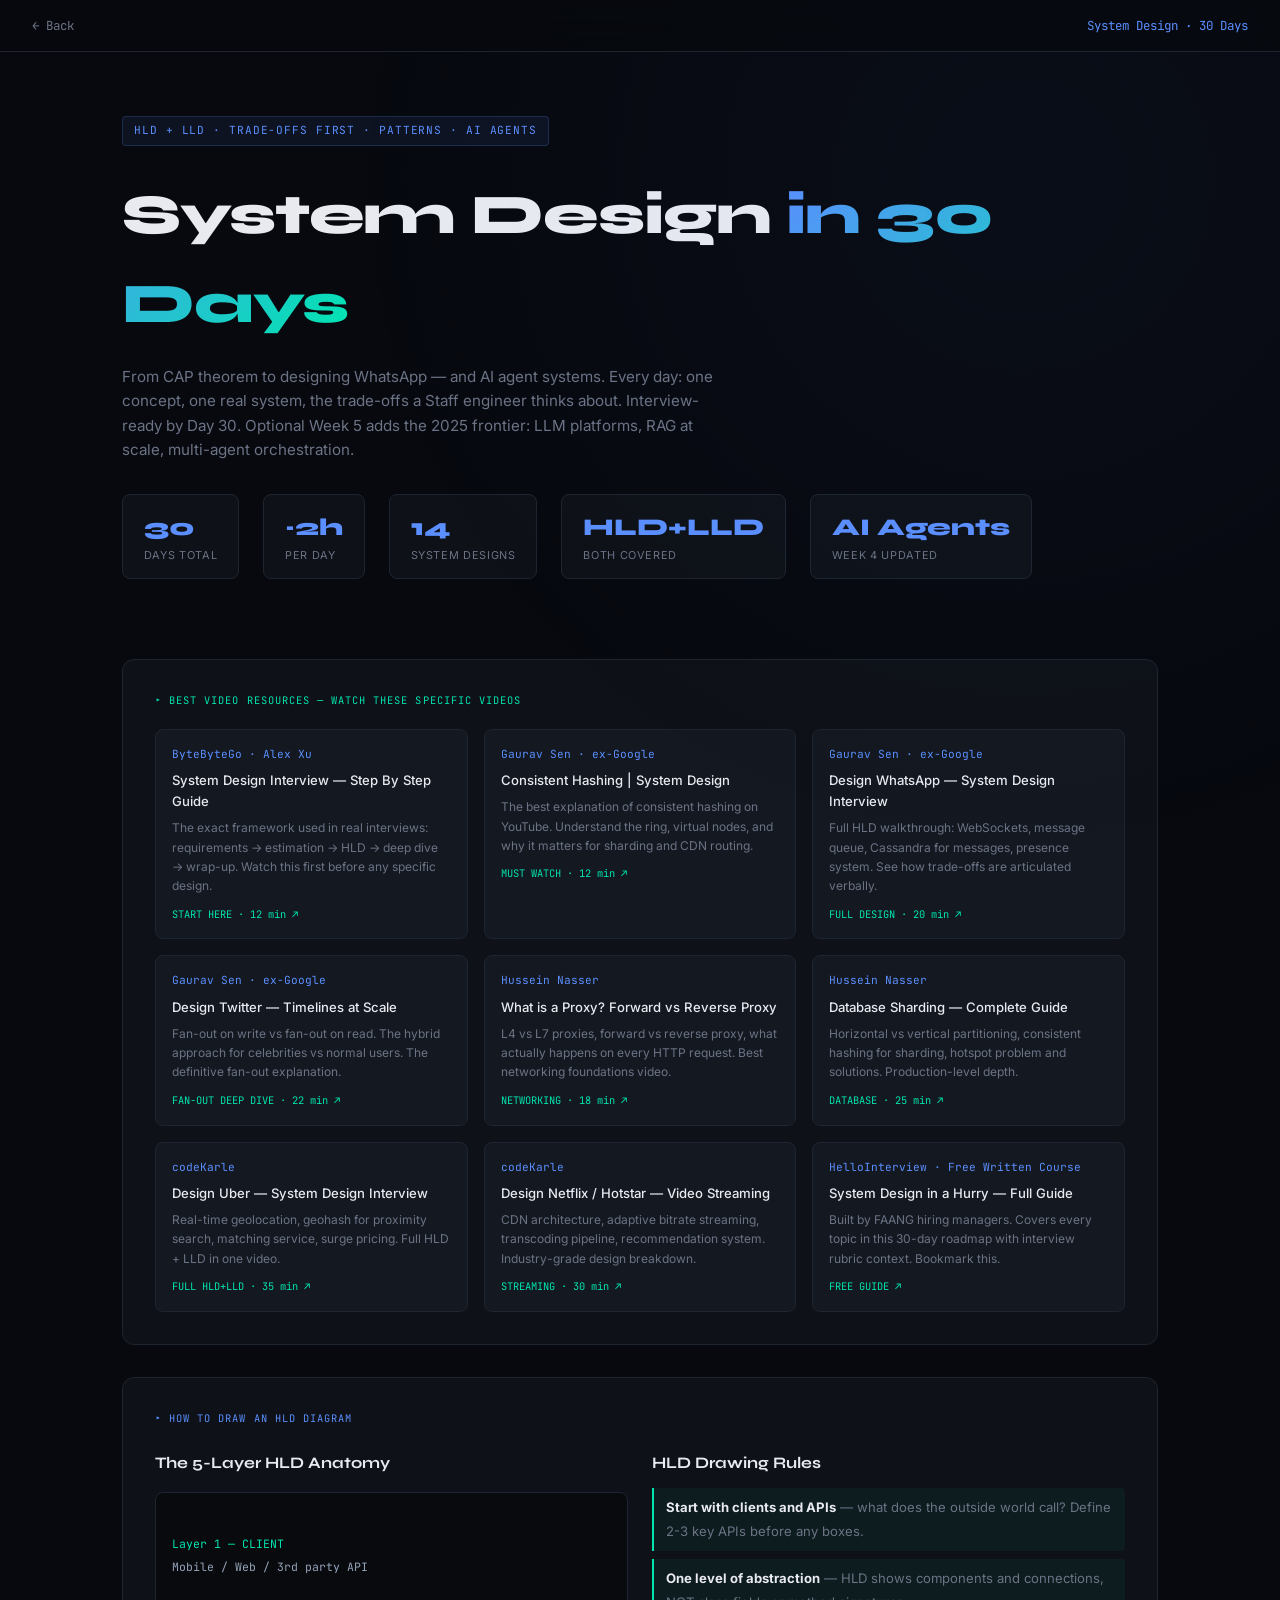
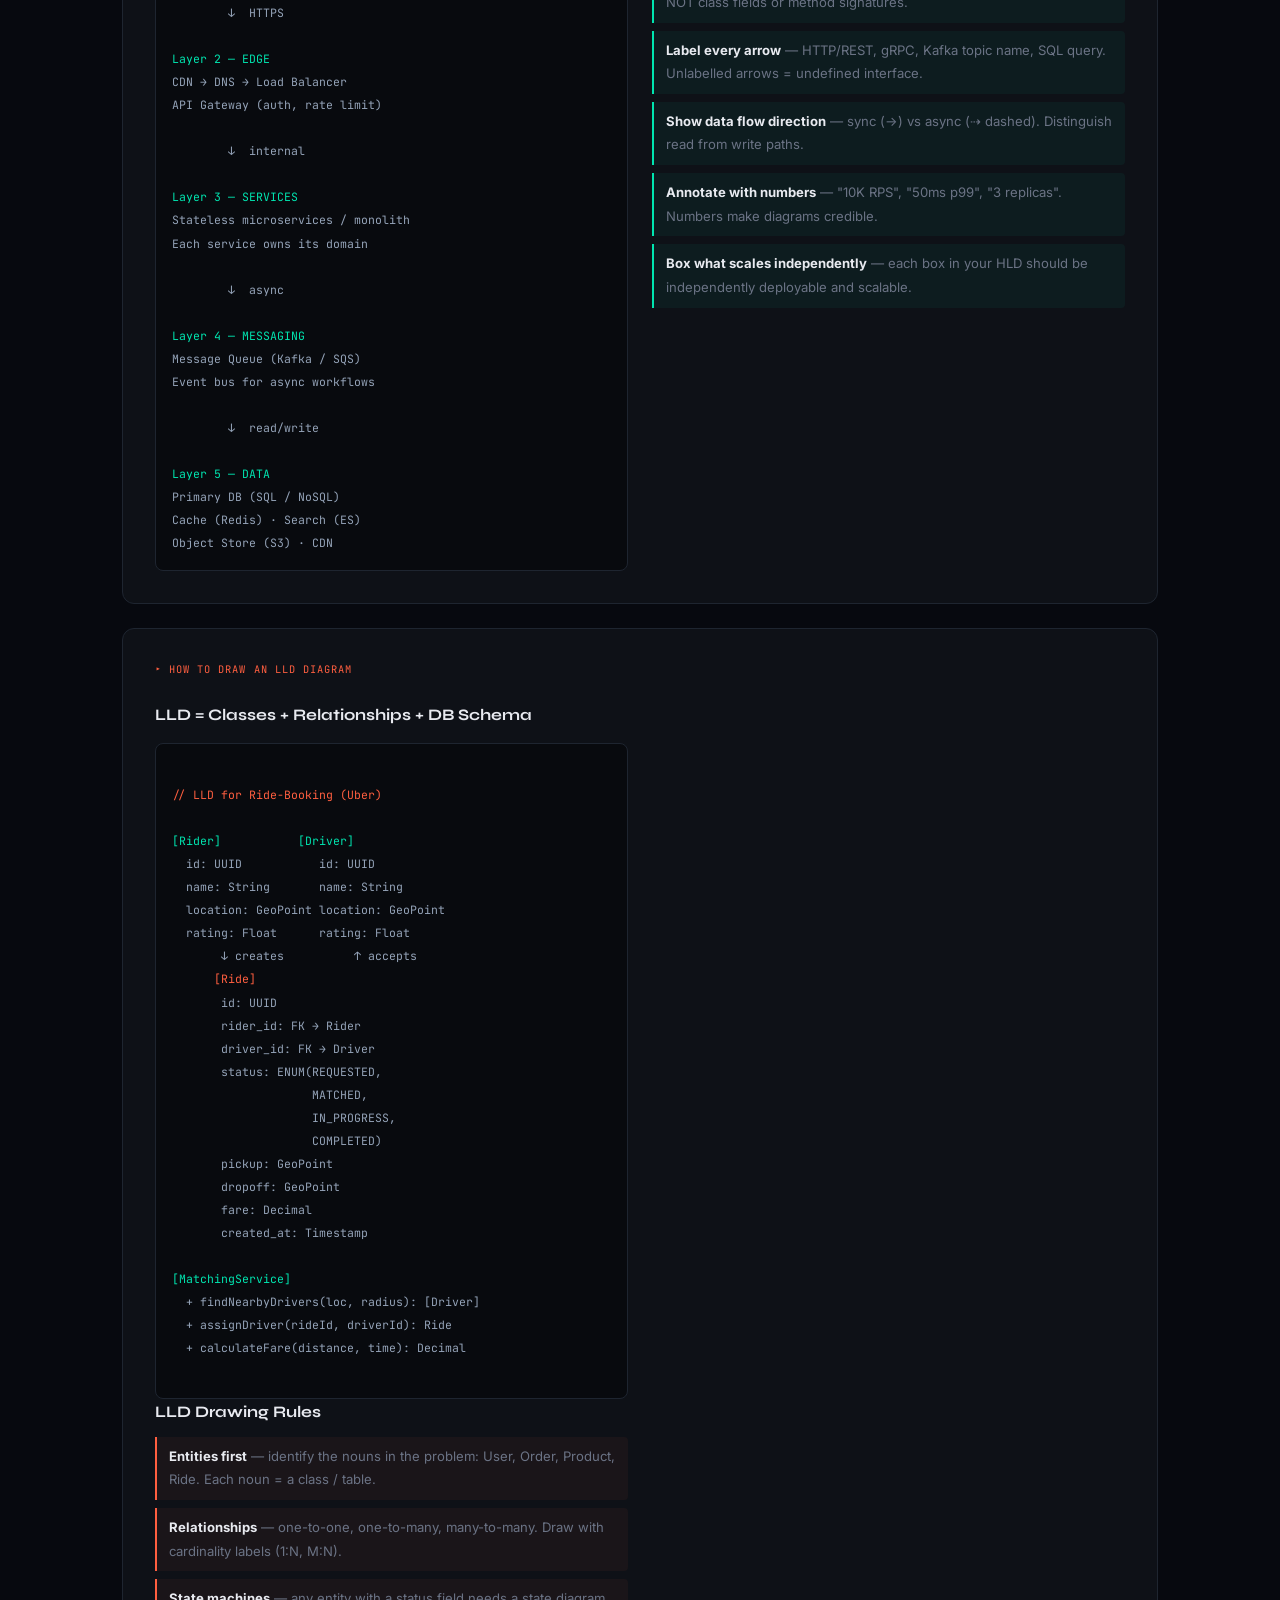
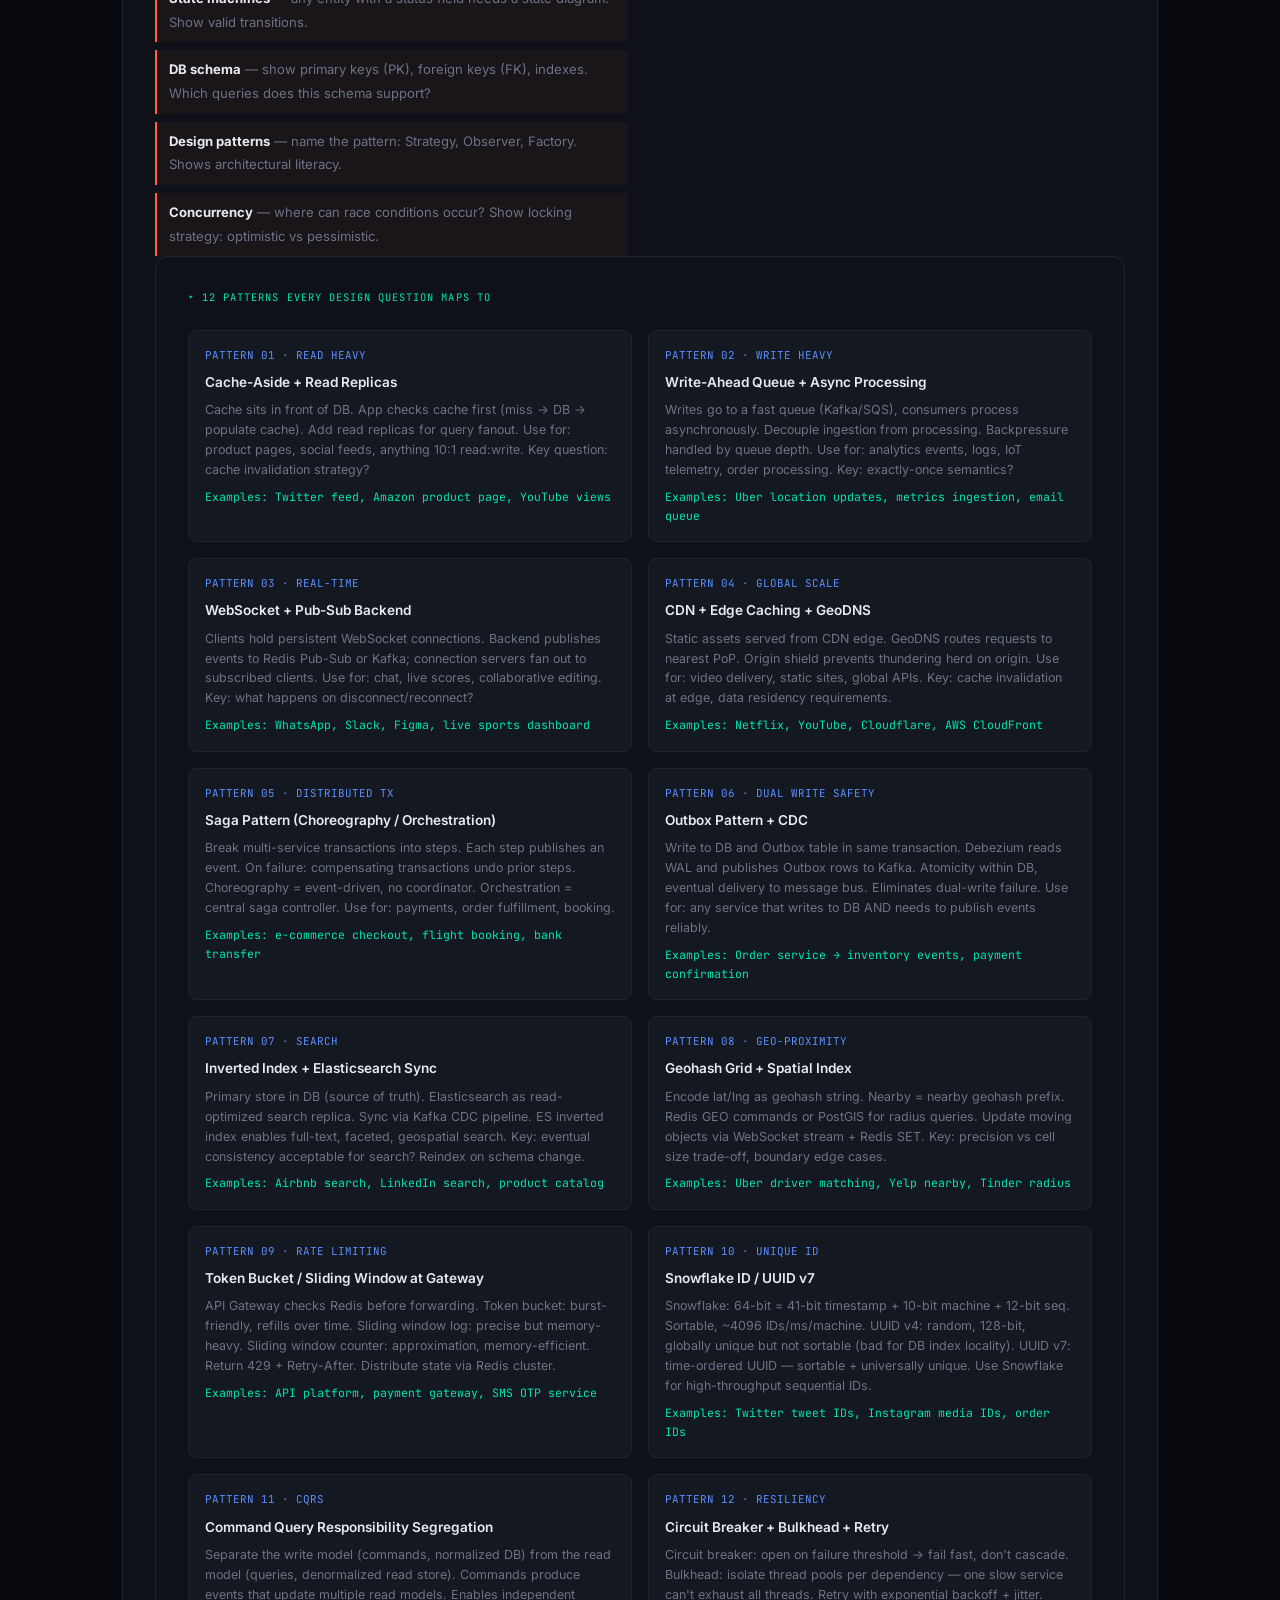
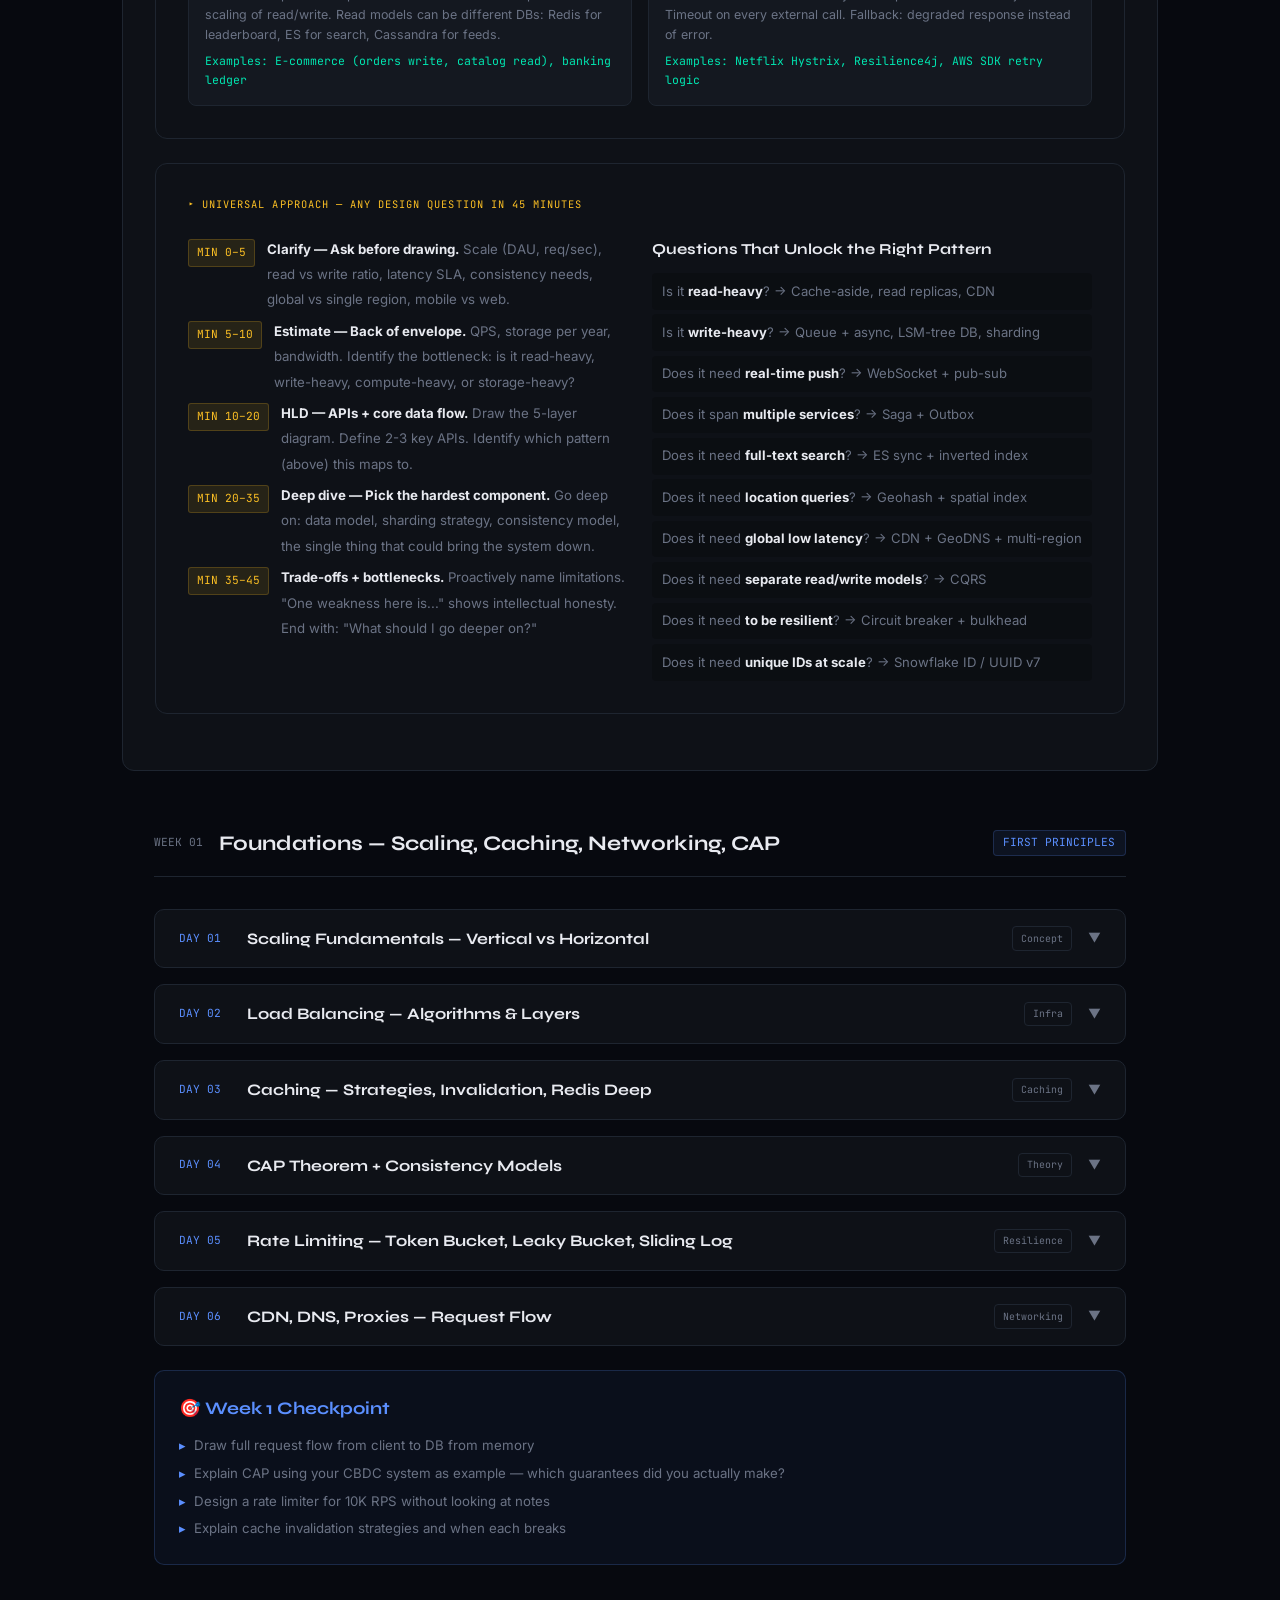
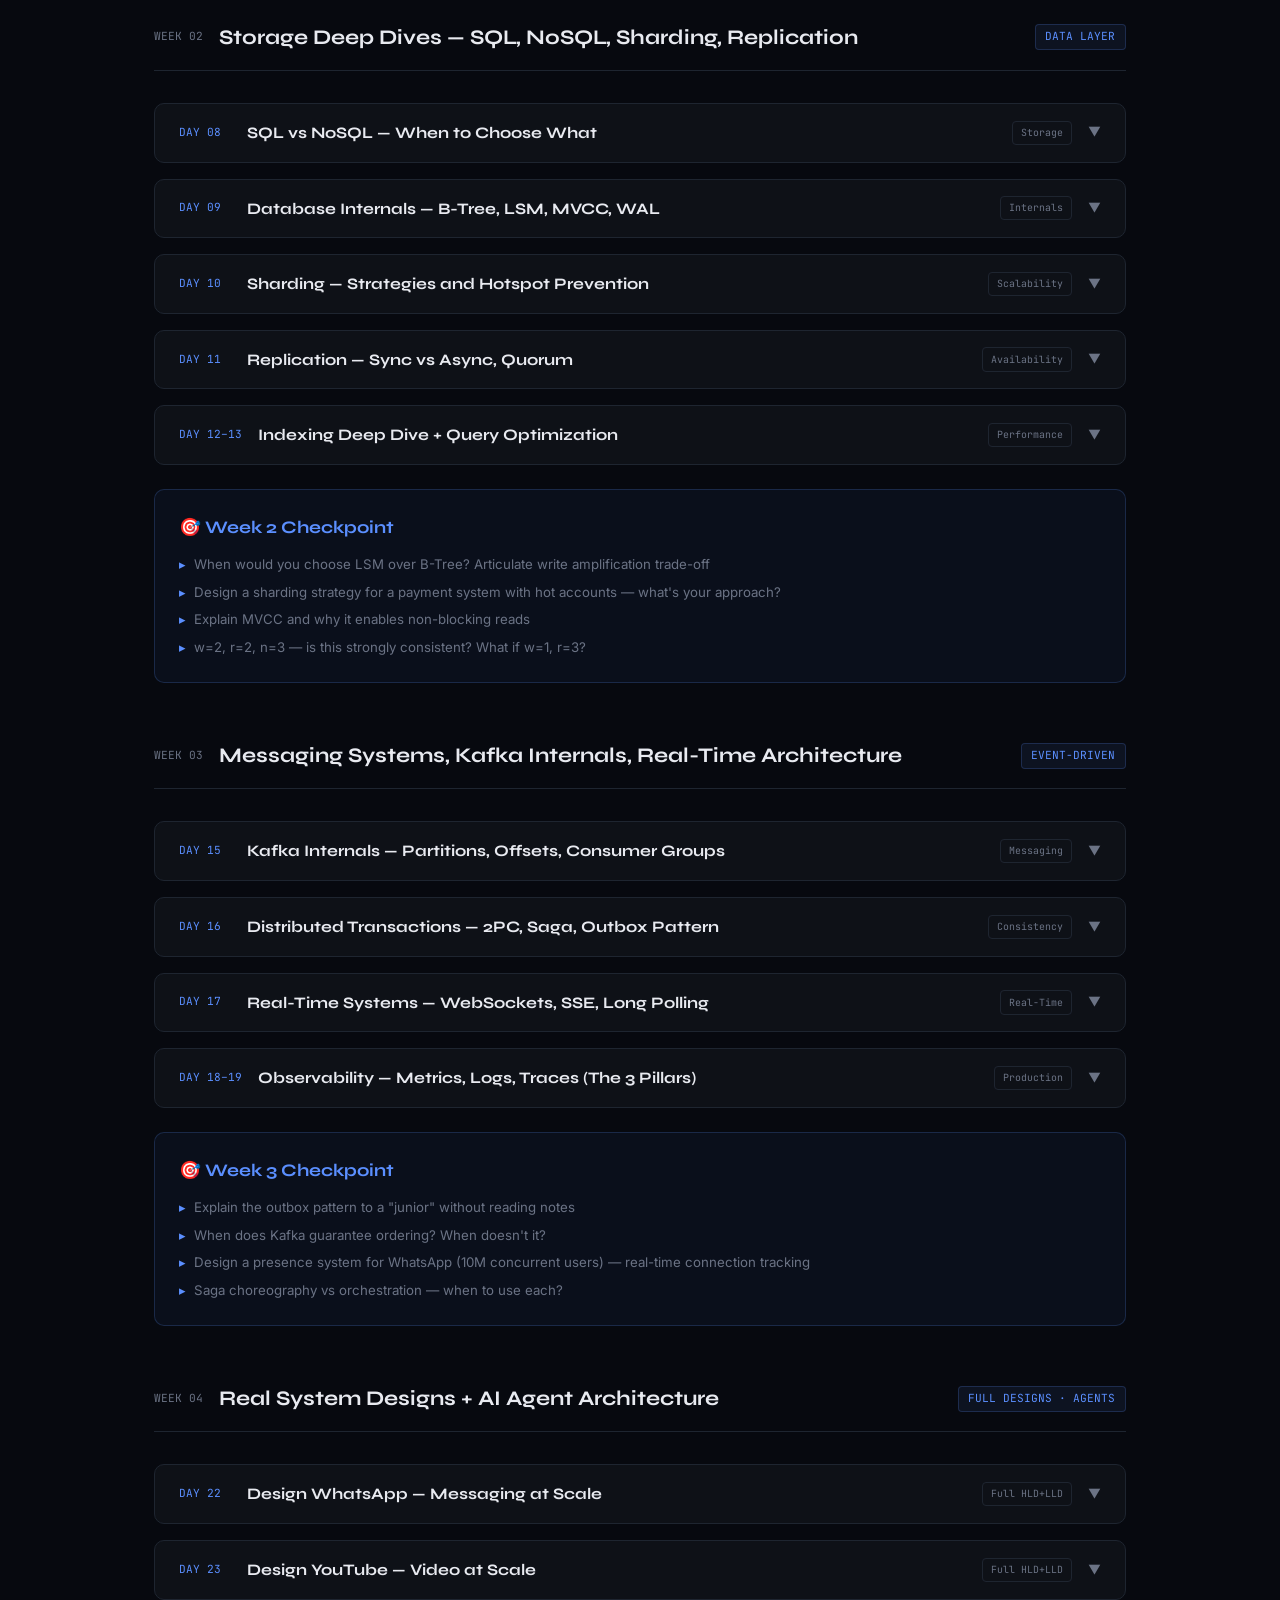
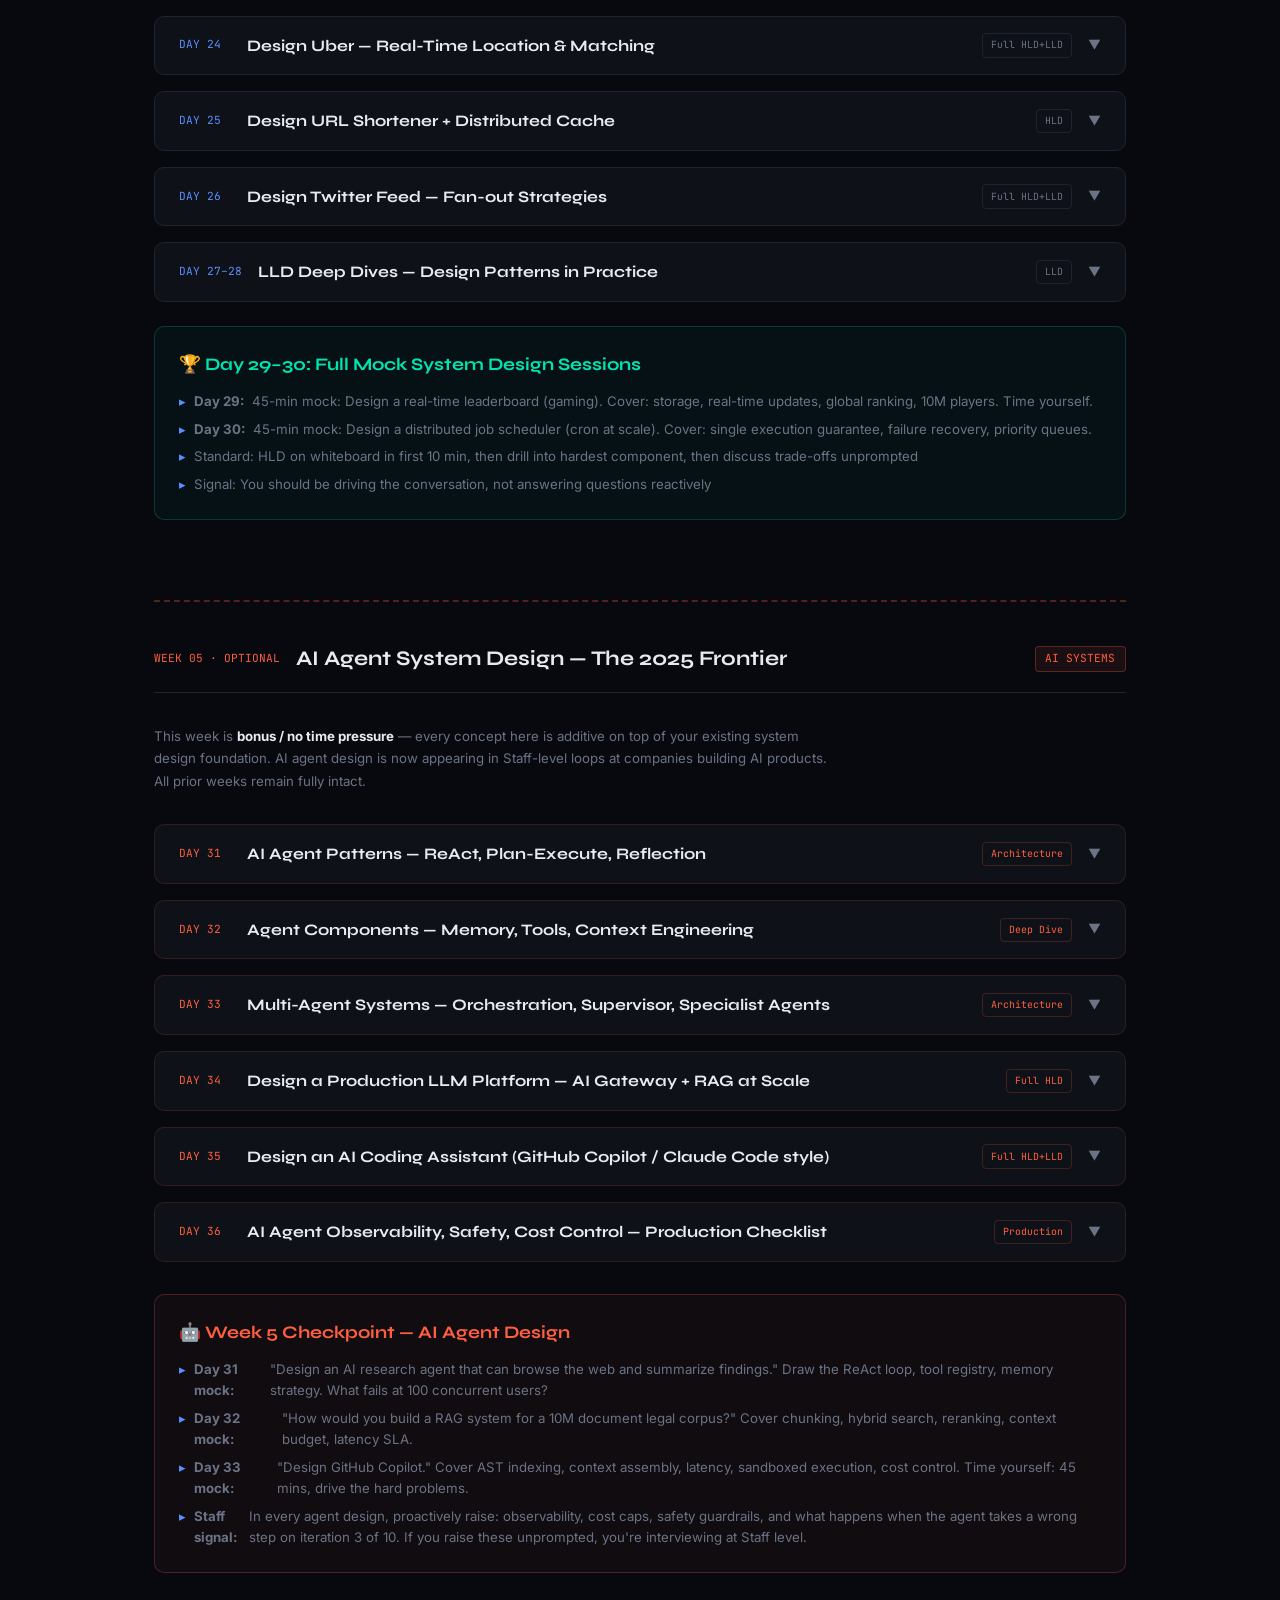
==== commit 3eba61a2: "update: system-design — fix YT links to specific videos, add HLD/LLD diagram guides, 12 common patte" ====
--- a/system-design-30-day.html
+++ b/system-design-30-day.html
@@ -66,7 +66,7 @@
 </nav>
 
 <div class="hero">
-  <div class="tag">HLD + LLD · STAFF-LEVEL · TRADE-OFFS FIRST · AI AGENTS</div>
+  <div class="tag">HLD + LLD · TRADE-OFFS FIRST · PATTERNS · AI AGENTS</div>
   <h1>System Design <span>in 30 Days</span></h1>
   <p class="hero-desc">From CAP theorem to designing WhatsApp — and AI agent systems. Every day: one concept, one real system, the trade-offs a Staff engineer thinks about. Interview-ready by Day 30. Optional Week 5 adds the 2025 frontier: LLM platforms, RAG at scale, multi-agent orchestration.</p>
   <div class="meta-row">
@@ -79,55 +79,300 @@
 </div>
 
 <!-- VIDEO RESOURCES -->
-<div style="max-width:1100px;margin:0 auto;padding:0 2rem 3rem;">
+<div style="max-width:1100px;margin:0 auto;padding:0 2rem 2rem;">
   <div style="background:var(--surface);border:1px solid var(--border);border-radius:12px;padding:2rem;">
-    <div style="font-family:'JetBrains Mono',monospace;font-size:.65rem;color:var(--accent3);letter-spacing:.1em;text-transform:uppercase;margin-bottom:1.25rem;">▸ Best Video Resources — Staff / Sr. Engineer Level</div>
-    <div style="display:grid;grid-template-columns:repeat(auto-fill,minmax(260px,1fr));gap:1rem;">
-
-      <a href="https://www.youtube.com/@ByteByteGo" target="_blank" style="text-decoration:none;background:var(--surface2);border:1px solid var(--border);border-radius:8px;padding:1rem;display:flex;flex-direction:column;gap:.4rem;transition:border-color .2s;" onmouseover="this.style.borderColor='var(--accent)'" onmouseout="this.style.borderColor='var(--border)'">
+    <div style="font-family:'JetBrains Mono',monospace;font-size:.65rem;color:var(--accent3);letter-spacing:.1em;text-transform:uppercase;margin-bottom:1.25rem;">▸ Best Video Resources — Watch These Specific Videos</div>
+    <div style="display:grid;grid-template-columns:repeat(auto-fill,minmax(280px,1fr));gap:1rem;">
+
+      <a href="https://www.youtube.com/watch?v=i7twT3x5yv8" target="_blank" style="text-decoration:none;background:var(--surface2);border:1px solid var(--border);border-radius:8px;padding:1rem;display:flex;flex-direction:column;gap:.4rem;transition:border-color .2s;" onmouseover="this.style.borderColor='var(--accent)'" onmouseout="this.style.borderColor='var(--border)'">
         <div style="font-family:'JetBrains Mono',monospace;font-size:.7rem;color:var(--accent);">ByteByteGo · Alex Xu</div>
-        <div style="font-size:.82rem;color:var(--text);font-weight:500;">System Design Interview series</div>
-        <div style="font-size:.75rem;color:var(--muted);">Best visual explanations of every major system. Direct companion to the "System Design Interview" books. Start here.</div>
-        <div style="font-family:'JetBrains Mono',monospace;font-size:.65rem;color:var(--accent3);margin-top:.25rem;">ESSENTIAL ↗</div>
+        <div style="font-size:.82rem;color:var(--text);font-weight:500;">System Design Interview — Step By Step Guide</div>
+        <div style="font-size:.75rem;color:var(--muted);">The exact framework used in real interviews: requirements → estimation → HLD → deep dive → wrap-up. Watch this first before any specific design.</div>
+        <div style="font-family:'JetBrains Mono',monospace;font-size:.65rem;color:var(--accent3);margin-top:.25rem;">START HERE · 12 min ↗</div>
       </a>
 
-      <a href="https://www.youtube.com/@gkcs" target="_blank" style="text-decoration:none;background:var(--surface2);border:1px solid var(--border);border-radius:8px;padding:1rem;display:flex;flex-direction:column;gap:.4rem;transition:border-color .2s;" onmouseover="this.style.borderColor='var(--accent)'" onmouseout="this.style.borderColor='var(--border)'">
+      <a href="https://www.youtube.com/watch?v=quLrc3PbuIw" target="_blank" style="text-decoration:none;background:var(--surface2);border:1px solid var(--border);border-radius:8px;padding:1rem;display:flex;flex-direction:column;gap:.4rem;transition:border-color .2s;" onmouseover="this.style.borderColor='var(--accent)'" onmouseout="this.style.borderColor='var(--border)'">
         <div style="font-family:'JetBrains Mono',monospace;font-size:.7rem;color:var(--accent);">Gaurav Sen · ex-Google</div>
-        <div style="font-size:.82rem;color:var(--text);font-weight:500;">Consistent Hashing, HLD deep dives</div>
-        <div style="font-size:.75rem;color:var(--muted);">Intuition-first. Best for understanding WHY behind design decisions. Great for Kafka, distributed systems, HLD.</div>
-        <div style="font-family:'JetBrains Mono',monospace;font-size:.65rem;color:var(--accent3);margin-top:.25rem;">INTUITION ↗</div>
+        <div style="font-size:.82rem;color:var(--text);font-weight:500;">Consistent Hashing | System Design</div>
+        <div style="font-size:.75rem;color:var(--muted);">The best explanation of consistent hashing on YouTube. Understand the ring, virtual nodes, and why it matters for sharding and CDN routing.</div>
+        <div style="font-family:'JetBrains Mono',monospace;font-size:.65rem;color:var(--accent3);margin-top:.25rem;">MUST WATCH · 12 min ↗</div>
       </a>
 
-      <a href="https://www.youtube.com/@hussein.nasser" target="_blank" style="text-decoration:none;background:var(--surface2);border:1px solid var(--border);border-radius:8px;padding:1rem;display:flex;flex-direction:column;gap:.4rem;transition:border-color .2s;" onmouseover="this.style.borderColor='var(--accent)'" onmouseout="this.style.borderColor='var(--border)'">
+      <a href="https://www.youtube.com/watch?v=xpDnVSmNFX0" target="_blank" style="text-decoration:none;background:var(--surface2);border:1px solid var(--border);border-radius:8px;padding:1rem;display:flex;flex-direction:column;gap:.4rem;transition:border-color .2s;" onmouseover="this.style.borderColor='var(--accent)'" onmouseout="this.style.borderColor='var(--border)'">
+        <div style="font-family:'JetBrains Mono',monospace;font-size:.7rem;color:var(--accent);">Gaurav Sen · ex-Google</div>
+        <div style="font-size:.82rem;color:var(--text);font-weight:500;">Design WhatsApp — System Design Interview</div>
+        <div style="font-size:.75rem;color:var(--muted);">Full HLD walkthrough: WebSockets, message queue, Cassandra for messages, presence system. See how trade-offs are articulated verbally.</div>
+        <div style="font-family:'JetBrains Mono',monospace;font-size:.65rem;color:var(--accent3);margin-top:.25rem;">FULL DESIGN · 20 min ↗</div>
+      </a>
+
+      <a href="https://www.youtube.com/watch?v=UEg40Te8pnE" target="_blank" style="text-decoration:none;background:var(--surface2);border:1px solid var(--border);border-radius:8px;padding:1rem;display:flex;flex-direction:column;gap:.4rem;transition:border-color .2s;" onmouseover="this.style.borderColor='var(--accent)'" onmouseout="this.style.borderColor='var(--border)'">
+        <div style="font-family:'JetBrains Mono',monospace;font-size:.7rem;color:var(--accent);">Gaurav Sen · ex-Google</div>
+        <div style="font-size:.82rem;color:var(--text);font-weight:500;">Design Twitter — Timelines at Scale</div>
+        <div style="font-size:.75rem;color:var(--muted);">Fan-out on write vs fan-out on read. The hybrid approach for celebrities vs normal users. The definitive fan-out explanation.</div>
+        <div style="font-family:'JetBrains Mono',monospace;font-size:.65rem;color:var(--accent3);margin-top:.25rem;">FAN-OUT DEEP DIVE · 22 min ↗</div>
+      </a>
+
+      <a href="https://www.youtube.com/watch?v=tndzLznxq40" target="_blank" style="text-decoration:none;background:var(--surface2);border:1px solid var(--border);border-radius:8px;padding:1rem;display:flex;flex-direction:column;gap:.4rem;transition:border-color .2s;" onmouseover="this.style.borderColor='var(--accent)'" onmouseout="this.style.borderColor='var(--border)'">
         <div style="font-family:'JetBrains Mono',monospace;font-size:.7rem;color:var(--accent);">Hussein Nasser</div>
-        <div style="font-size:.82rem;color:var(--text);font-weight:500;">Networking, Proxies, Databases</div>
-        <div style="font-size:.75rem;color:var(--muted);">Best for TCP, HTTP/2, WebSockets, PostgreSQL internals, and proxy architecture. Staff-level depth on protocols.</div>
-        <div style="font-family:'JetBrains Mono',monospace;font-size:.65rem;color:var(--accent3);margin-top:.25rem;">DEEP DIVES ↗</div>
+        <div style="font-size:.82rem;color:var(--text);font-weight:500;">What is a Proxy? Forward vs Reverse Proxy</div>
+        <div style="font-size:.75rem;color:var(--muted);">L4 vs L7 proxies, forward vs reverse proxy, what actually happens on every HTTP request. Best networking foundations video.</div>
+        <div style="font-family:'JetBrains Mono',monospace;font-size:.65rem;color:var(--accent3);margin-top:.25rem;">NETWORKING · 18 min ↗</div>
       </a>
 
-      <a href="https://www.youtube.com/@codeKarle" target="_blank" style="text-decoration:none;background:var(--surface2);border:1px solid var(--border);border-radius:8px;padding:1rem;display:flex;flex-direction:column;gap:.4rem;transition:border-color .2s;" onmouseover="this.style.borderColor='var(--accent)'" onmouseout="this.style.borderColor='var(--border)'">
+      <a href="https://www.youtube.com/watch?v=FqR5vESuKe0" target="_blank" style="text-decoration:none;background:var(--surface2);border:1px solid var(--border);border-radius:8px;padding:1rem;display:flex;flex-direction:column;gap:.4rem;transition:border-color .2s;" onmouseover="this.style.borderColor='var(--accent)'" onmouseout="this.style.borderColor='var(--border)'">
+        <div style="font-family:'JetBrains Mono',monospace;font-size:.7rem;color:var(--accent);">Hussein Nasser</div>
+        <div style="font-size:.82rem;color:var(--text);font-weight:500;">Database Sharding — Complete Guide</div>
+        <div style="font-size:.75rem;color:var(--muted);">Horizontal vs vertical partitioning, consistent hashing for sharding, hotspot problem and solutions. Production-level depth.</div>
+        <div style="font-family:'JetBrains Mono',monospace;font-size:.65rem;color:var(--accent3);margin-top:.25rem;">DATABASE · 25 min ↗</div>
+      </a>
+
+      <a href="https://www.youtube.com/watch?v=a-I_9eD7PX4" target="_blank" style="text-decoration:none;background:var(--surface2);border:1px solid var(--border);border-radius:8px;padding:1rem;display:flex;flex-direction:column;gap:.4rem;transition:border-color .2s;" onmouseover="this.style.borderColor='var(--accent)'" onmouseout="this.style.borderColor='var(--border)'">
         <div style="font-family:'JetBrains Mono',monospace;font-size:.7rem;color:var(--accent);">codeKarle</div>
-        <div style="font-size:.82rem;color:var(--text);font-weight:500;">End-to-end HLD walkthroughs</div>
-        <div style="font-size:.75rem;color:var(--muted);">Complete system designs: Uber, Zomato, Hotstar. Covers LLD + HLD together. Great for interview simulation.</div>
-        <div style="font-family:'JetBrains Mono',monospace;font-size:.65rem;color:var(--accent3);margin-top:.25rem;">FULL DESIGNS ↗</div>
+        <div style="font-size:.82rem;color:var(--text);font-weight:500;">Design Uber — System Design Interview</div>
+        <div style="font-size:.75rem;color:var(--muted);">Real-time geolocation, geohash for proximity search, matching service, surge pricing. Full HLD + LLD in one video.</div>
+        <div style="font-family:'JetBrains Mono',monospace;font-size:.65rem;color:var(--accent3);margin-top:.25rem;">FULL HLD+LLD · 35 min ↗</div>
       </a>
 
-      <a href="https://www.youtube.com/@SDFC" target="_blank" style="text-decoration:none;background:var(--surface2);border:1px solid var(--border);border-radius:8px;padding:1rem;display:flex;flex-direction:column;gap:.4rem;transition:border-color .2s;" onmouseover="this.style.borderColor='var(--accent)'" onmouseout="this.style.borderColor='var(--border)'">
-        <div style="font-family:'JetBrains Mono',monospace;font-size:.7rem;color:var(--accent);">System Design Fight Club</div>
-        <div style="font-size:.82rem;color:var(--text);font-weight:500;">Staff+ mock interviews</div>
-        <div style="font-size:.75rem;color:var(--muted);">Real mock interviews with ex-FAANG engineers at Staff level. Best for understanding the calibration bar and communication style.</div>
-        <div style="font-family:'JetBrains Mono',monospace;font-size:.65rem;color:var(--accent3);margin-top:.25rem;">MOCK INTERVIEWS ↗</div>
+      <a href="https://www.youtube.com/watch?v=bUHFg8CZFws" target="_blank" style="text-decoration:none;background:var(--surface2);border:1px solid var(--border);border-radius:8px;padding:1rem;display:flex;flex-direction:column;gap:.4rem;transition:border-color .2s;" onmouseover="this.style.borderColor='var(--accent)'" onmouseout="this.style.borderColor='var(--border)'">
+        <div style="font-family:'JetBrains Mono',monospace;font-size:.7rem;color:var(--accent);">codeKarle</div>
+        <div style="font-size:.82rem;color:var(--text);font-weight:500;">Design Netflix / Hotstar — Video Streaming</div>
+        <div style="font-size:.75rem;color:var(--muted);">CDN architecture, adaptive bitrate streaming, transcoding pipeline, recommendation system. Industry-grade design breakdown.</div>
+        <div style="font-family:'JetBrains Mono',monospace;font-size:.65rem;color:var(--accent3);margin-top:.25rem;">STREAMING · 30 min ↗</div>
       </a>
 
       <a href="https://www.hellointerview.com/learn/system-design/in-a-hurry/introduction" target="_blank" style="text-decoration:none;background:var(--surface2);border:1px solid var(--border);border-radius:8px;padding:1rem;display:flex;flex-direction:column;gap:.4rem;transition:border-color .2s;" onmouseover="this.style.borderColor='var(--accent)'" onmouseout="this.style.borderColor='var(--border)'">
-        <div style="font-family:'JetBrains Mono',monospace;font-size:.7rem;color:var(--accent);">HelloInterview · Free Guide</div>
-        <div style="font-size:.82rem;color:var(--text);font-weight:500;">System Design in a Hurry</div>
-        <div style="font-size:.75rem;color:var(--muted);">Built by FAANG hiring managers. Written course that covers exactly what Staff+ interviews test. Free, comprehensive, and practical.</div>
-        <div style="font-family:'JetBrains Mono',monospace;font-size:.65rem;color:var(--accent3);margin-top:.25rem;">READ THIS ↗</div>
+        <div style="font-family:'JetBrains Mono',monospace;font-size:.7rem;color:var(--accent);">HelloInterview · Free Written Course</div>
+        <div style="font-size:.82rem;color:var(--text);font-weight:500;">System Design in a Hurry — Full Guide</div>
+        <div style="font-size:.75rem;color:var(--muted);">Built by FAANG hiring managers. Covers every topic in this 30-day roadmap with interview rubric context. Bookmark this.</div>
+        <div style="font-family:'JetBrains Mono',monospace;font-size:.65rem;color:var(--accent3);margin-top:.25rem;">FREE GUIDE ↗</div>
       </a>
 
     </div>
   </div>
+</div>
+
+<!-- HLD / LLD PATTERNS — NEW SECTION -->
+<div style="max-width:1100px;margin:0 auto;padding:0 2rem 2rem;">
+
+  <!-- HOW TO DRAW HLD -->
+  <div style="background:var(--surface);border:1px solid var(--border);border-radius:12px;padding:2rem;margin-bottom:1.5rem;">
+    <div style="font-family:'JetBrains Mono',monospace;font-size:.65rem;color:var(--accent);letter-spacing:.1em;text-transform:uppercase;margin-bottom:1.5rem;">▸ HOW TO DRAW AN HLD DIAGRAM</div>
+    <div style="display:grid;grid-template-columns:1fr 1fr;gap:1.5rem;">
+      <div>
+        <div style="font-family:'Syne',sans-serif;font-size:1rem;font-weight:700;margin-bottom:1rem;">The 5-Layer HLD Anatomy</div>
+        <div style="background:rgba(0,0,0,0.4);border:1px solid var(--border);border-radius:8px;padding:1rem;font-family:'JetBrains Mono',monospace;font-size:.72rem;color:#94a3b8;line-height:2;white-space:pre;">
+<span style="color:var(--accent3);">Layer 1 — CLIENT</span>
+Mobile / Web / 3rd party API
+
+        ↓  HTTPS
+
+<span style="color:var(--accent3);">Layer 2 — EDGE</span>
+CDN → DNS → Load Balancer
+API Gateway (auth, rate limit)
+
+        ↓  internal
+
+<span style="color:var(--accent3);">Layer 3 — SERVICES</span>
+Stateless microservices / monolith
+Each service owns its domain
+
+        ↓  async
+
+<span style="color:var(--accent3);">Layer 4 — MESSAGING</span>
+Message Queue (Kafka / SQS)
+Event bus for async workflows
+
+        ↓  read/write
+
+<span style="color:var(--accent3);">Layer 5 — DATA</span>
+Primary DB (SQL / NoSQL)
+Cache (Redis) · Search (ES)
+Object Store (S3) · CDN</div>
+      </div>
+      <div>
+        <div style="font-family:'Syne',sans-serif;font-size:1rem;font-weight:700;margin-bottom:.75rem;">HLD Drawing Rules</div>
+        <div style="font-size:.82rem;color:var(--muted);line-height:1.8;display:flex;flex-direction:column;gap:.5rem;">
+          <div style="padding:.5rem .75rem;background:rgba(0,229,176,0.05);border-left:2px solid var(--accent3);border-radius:0 4px 4px 0;"><strong style="color:var(--text);">Start with clients and APIs</strong> — what does the outside world call? Define 2-3 key APIs before any boxes.</div>
+          <div style="padding:.5rem .75rem;background:rgba(0,229,176,0.05);border-left:2px solid var(--accent3);border-radius:0 4px 4px 0;"><strong style="color:var(--text);">One level of abstraction</strong> — HLD shows components and connections, NOT class fields or method signatures.</div>
+          <div style="padding:.5rem .75rem;background:rgba(0,229,176,0.05);border-left:2px solid var(--accent3);border-radius:0 4px 4px 0;"><strong style="color:var(--text);">Label every arrow</strong> — HTTP/REST, gRPC, Kafka topic name, SQL query. Unlabelled arrows = undefined interface.</div>
+          <div style="padding:.5rem .75rem;background:rgba(0,229,176,0.05);border-left:2px solid var(--accent3);border-radius:0 4px 4px 0;"><strong style="color:var(--text);">Show data flow direction</strong> — sync (→) vs async (⇢ dashed). Distinguish read from write paths.</div>
+          <div style="padding:.5rem .75rem;background:rgba(0,229,176,0.05);border-left:2px solid var(--accent3);border-radius:0 4px 4px 0;"><strong style="color:var(--text);">Annotate with numbers</strong> — "10K RPS", "50ms p99", "3 replicas". Numbers make diagrams credible.</div>
+          <div style="padding:.5rem .75rem;background:rgba(0,229,176,0.05);border-left:2px solid var(--accent3);border-radius:0 4px 4px 0;"><strong style="color:var(--text);">Box what scales independently</strong> — each box in your HLD should be independently deployable and scalable.</div>
+        </div>
+      </div>
+    </div>
+  </div>
+
+  <!-- HOW TO DRAW LLD -->
+  <div style="background:var(--surface);border:1px solid var(--border);border-radius:12px;padding:2rem;margin-bottom:1.5rem;">
+    <div style="font-family:'JetBrains Mono',monospace;font-size:.65rem;color:var(--accent2);letter-spacing:.1em;text-transform:uppercase;margin-bottom:1.5rem;">▸ HOW TO DRAW AN LLD DIAGRAM</div>
+    <div style="display:grid;grid-template-columns:1fr 1fr;gap:1.5rem;">
+      <div>
+        <div style="font-family:'Syne',sans-serif;font-size:1rem;font-weight:700;margin-bottom:1rem;">LLD = Classes + Relationships + DB Schema</div>
+        <div style="background:rgba(0,0,0,0.4);border:1px solid var(--border);border-radius:8px;padding:1rem;font-family:'JetBrains Mono',monospace;font-size:.72rem;color:#94a3b8;line-height:2;white-space:pre;">
+<span style="color:var(--accent2);">// LLD for Ride-Booking (Uber)</span>
+
+<span style="color:var(--accent3);">[Rider]</span>           <span style="color:var(--accent3);">[Driver]</span>
+  id: UUID           id: UUID
+  name: String       name: String
+  location: GeoPoint location: GeoPoint
+  rating: Float      rating: Float
+       ↓ creates          ↑ accepts
+      <span style="color:var(--accent2);">[Ride]</span>
+       id: UUID
+       rider_id: FK → Rider
+       driver_id: FK → Driver
+       status: ENUM(REQUESTED,
+                    MATCHED,
+                    IN_PROGRESS,
+                    COMPLETED)
+       pickup: GeoPoint
+       dropoff: GeoPoint
+       fare: Decimal
+       created_at: Timestamp
+
+<span style="color:var(--accent3);">[MatchingService]</span>
+  + findNearbyDrivers(loc, radius): [Driver]
+  + assignDriver(rideId, driverId): Ride
+  + calculateFare(distance, time): Decimal</pre>
+      </div>
+      <div>
+        <div style="font-family:'Syne',sans-serif;font-size:1rem;font-weight:700;margin-bottom:.75rem;">LLD Drawing Rules</div>
+        <div style="font-size:.82rem;color:var(--muted);line-height:1.8;display:flex;flex-direction:column;gap:.5rem;">
+          <div style="padding:.5rem .75rem;background:rgba(255,95,64,0.05);border-left:2px solid var(--accent2);border-radius:0 4px 4px 0;"><strong style="color:var(--text);">Entities first</strong> — identify the nouns in the problem: User, Order, Product, Ride. Each noun = a class / table.</div>
+          <div style="padding:.5rem .75rem;background:rgba(255,95,64,0.05);border-left:2px solid var(--accent2);border-radius:0 4px 4px 0;"><strong style="color:var(--text);">Relationships</strong> — one-to-one, one-to-many, many-to-many. Draw with cardinality labels (1:N, M:N).</div>
+          <div style="padding:.5rem .75rem;background:rgba(255,95,64,0.05);border-left:2px solid var(--accent2);border-radius:0 4px 4px 0;"><strong style="color:var(--text);">State machines</strong> — any entity with a status field needs a state diagram. Show valid transitions.</div>
+          <div style="padding:.5rem .75rem;background:rgba(255,95,64,0.05);border-left:2px solid var(--accent2);border-radius:0 4px 4px 0;"><strong style="color:var(--text);">DB schema</strong> — show primary keys (PK), foreign keys (FK), indexes. Which queries does this schema support?</div>
+          <div style="padding:.5rem .75rem;background:rgba(255,95,64,0.05);border-left:2px solid var(--accent2);border-radius:0 4px 4px 0;"><strong style="color:var(--text);">Design patterns</strong> — name the pattern: Strategy, Observer, Factory. Shows architectural literacy.</div>
+          <div style="padding:.5rem .75rem;background:rgba(255,95,64,0.05);border-left:2px solid var(--accent2);border-radius:0 4px 4px 0;"><strong style="color:var(--text);">Concurrency</strong> — where can race conditions occur? Show locking strategy: optimistic vs pessimistic.</div>
+        </div>
+      </div>
+    </div>
+  </div>
+
+  <!-- COMMON SYSTEM DESIGN PATTERNS -->
+  <div style="background:var(--surface);border:1px solid var(--border);border-radius:12px;padding:2rem;margin-bottom:1.5rem;">
+    <div style="font-family:'JetBrains Mono',monospace;font-size:.65rem;color:var(--accent3);letter-spacing:.1em;text-transform:uppercase;margin-bottom:1.5rem;">▸ 12 PATTERNS EVERY DESIGN QUESTION MAPS TO</div>
+    <div style="display:grid;grid-template-columns:repeat(auto-fill,minmax(320px,1fr));gap:1rem;">
+
+      <div style="background:var(--surface2);border:1px solid var(--border);border-radius:8px;padding:1rem;">
+        <div style="font-family:'JetBrains Mono',monospace;font-size:.68rem;color:var(--accent);margin-bottom:.5rem;">PATTERN 01 · READ HEAVY</div>
+        <div style="font-size:.85rem;font-weight:600;color:var(--text);margin-bottom:.4rem;">Cache-Aside + Read Replicas</div>
+        <div style="font-size:.78rem;color:var(--muted);line-height:1.6;">Cache sits in front of DB. App checks cache first (miss → DB → populate cache). Add read replicas for query fanout. Use for: product pages, social feeds, anything 10:1 read:write. Key question: cache invalidation strategy?</div>
+        <div style="font-size:.72rem;color:var(--accent3);margin-top:.5rem;font-family:'JetBrains Mono',monospace;">Examples: Twitter feed, Amazon product page, YouTube views</div>
+      </div>
+
+      <div style="background:var(--surface2);border:1px solid var(--border);border-radius:8px;padding:1rem;">
+        <div style="font-family:'JetBrains Mono',monospace;font-size:.68rem;color:var(--accent);margin-bottom:.5rem;">PATTERN 02 · WRITE HEAVY</div>
+        <div style="font-size:.85rem;font-weight:600;color:var(--text);margin-bottom:.4rem;">Write-Ahead Queue + Async Processing</div>
+        <div style="font-size:.78rem;color:var(--muted);line-height:1.6;">Writes go to a fast queue (Kafka/SQS), consumers process asynchronously. Decouple ingestion from processing. Backpressure handled by queue depth. Use for: analytics events, logs, IoT telemetry, order processing. Key: exactly-once semantics?</div>
+        <div style="font-size:.72rem;color:var(--accent3);margin-top:.5rem;font-family:'JetBrains Mono',monospace;">Examples: Uber location updates, metrics ingestion, email queue</div>
+      </div>
+
+      <div style="background:var(--surface2);border:1px solid var(--border);border-radius:8px;padding:1rem;">
+        <div style="font-family:'JetBrains Mono',monospace;font-size:.68rem;color:var(--accent);margin-bottom:.5rem;">PATTERN 03 · REAL-TIME</div>
+        <div style="font-size:.85rem;font-weight:600;color:var(--text);margin-bottom:.4rem;">WebSocket + Pub-Sub Backend</div>
+        <div style="font-size:.78rem;color:var(--muted);line-height:1.6;">Clients hold persistent WebSocket connections. Backend publishes events to Redis Pub-Sub or Kafka; connection servers fan out to subscribed clients. Use for: chat, live scores, collaborative editing. Key: what happens on disconnect/reconnect?</div>
+        <div style="font-size:.72rem;color:var(--accent3);margin-top:.5rem;font-family:'JetBrains Mono',monospace;">Examples: WhatsApp, Slack, Figma, live sports dashboard</div>
+      </div>
+
+      <div style="background:var(--surface2);border:1px solid var(--border);border-radius:8px;padding:1rem;">
+        <div style="font-family:'JetBrains Mono',monospace;font-size:.68rem;color:var(--accent);margin-bottom:.5rem;">PATTERN 04 · GLOBAL SCALE</div>
+        <div style="font-size:.85rem;font-weight:600;color:var(--text);margin-bottom:.4rem;">CDN + Edge Caching + GeoDNS</div>
+        <div style="font-size:.78rem;color:var(--muted);line-height:1.6;">Static assets served from CDN edge. GeoDNS routes requests to nearest PoP. Origin shield prevents thundering herd on origin. Use for: video delivery, static sites, global APIs. Key: cache invalidation at edge, data residency requirements.</div>
+        <div style="font-size:.72rem;color:var(--accent3);margin-top:.5rem;font-family:'JetBrains Mono',monospace;">Examples: Netflix, YouTube, Cloudflare, AWS CloudFront</div>
+      </div>
+
+      <div style="background:var(--surface2);border:1px solid var(--border);border-radius:8px;padding:1rem;">
+        <div style="font-family:'JetBrains Mono',monospace;font-size:.68rem;color:var(--accent);margin-bottom:.5rem;">PATTERN 05 · DISTRIBUTED TX</div>
+        <div style="font-size:.85rem;font-weight:600;color:var(--text);margin-bottom:.4rem;">Saga Pattern (Choreography / Orchestration)</div>
+        <div style="font-size:.78rem;color:var(--muted);line-height:1.6;">Break multi-service transactions into steps. Each step publishes an event. On failure: compensating transactions undo prior steps. Choreography = event-driven, no coordinator. Orchestration = central saga controller. Use for: payments, order fulfillment, booking.</div>
+        <div style="font-size:.72rem;color:var(--accent3);margin-top:.5rem;font-family:'JetBrains Mono',monospace;">Examples: e-commerce checkout, flight booking, bank transfer</div>
+      </div>
+
+      <div style="background:var(--surface2);border:1px solid var(--border);border-radius:8px;padding:1rem;">
+        <div style="font-family:'JetBrains Mono',monospace;font-size:.68rem;color:var(--accent);margin-bottom:.5rem;">PATTERN 06 · DUAL WRITE SAFETY</div>
+        <div style="font-size:.85rem;font-weight:600;color:var(--text);margin-bottom:.4rem;">Outbox Pattern + CDC</div>
+        <div style="font-size:.78rem;color:var(--muted);line-height:1.6;">Write to DB and Outbox table in same transaction. Debezium reads WAL and publishes Outbox rows to Kafka. Atomicity within DB, eventual delivery to message bus. Eliminates dual-write failure. Use for: any service that writes to DB AND needs to publish events reliably.</div>
+        <div style="font-size:.72rem;color:var(--accent3);margin-top:.5rem;font-family:'JetBrains Mono',monospace;">Examples: Order service → inventory events, payment confirmation</div>
+      </div>
+
+      <div style="background:var(--surface2);border:1px solid var(--border);border-radius:8px;padding:1rem;">
+        <div style="font-family:'JetBrains Mono',monospace;font-size:.68rem;color:var(--accent);margin-bottom:.5rem;">PATTERN 07 · SEARCH</div>
+        <div style="font-size:.85rem;font-weight:600;color:var(--text);margin-bottom:.4rem;">Inverted Index + Elasticsearch Sync</div>
+        <div style="font-size:.78rem;color:var(--muted);line-height:1.6;">Primary store in DB (source of truth). Elasticsearch as read-optimized search replica. Sync via Kafka CDC pipeline. ES inverted index enables full-text, faceted, geospatial search. Key: eventual consistency acceptable for search? Reindex on schema change.</div>
+        <div style="font-size:.72rem;color:var(--accent3);margin-top:.5rem;font-family:'JetBrains Mono',monospace;">Examples: Airbnb search, LinkedIn search, product catalog</div>
+      </div>
+
+      <div style="background:var(--surface2);border:1px solid var(--border);border-radius:8px;padding:1rem;">
+        <div style="font-family:'JetBrains Mono',monospace;font-size:.68rem;color:var(--accent);margin-bottom:.5rem;">PATTERN 08 · GEO-PROXIMITY</div>
+        <div style="font-size:.85rem;font-weight:600;color:var(--text);margin-bottom:.4rem;">Geohash Grid + Spatial Index</div>
+        <div style="font-size:.78rem;color:var(--muted);line-height:1.6;">Encode lat/lng as geohash string. Nearby = nearby geohash prefix. Redis GEO commands or PostGIS for radius queries. Update moving objects via WebSocket stream + Redis SET. Key: precision vs cell size trade-off, boundary edge cases.</div>
+        <div style="font-size:.72rem;color:var(--accent3);margin-top:.5rem;font-family:'JetBrains Mono',monospace;">Examples: Uber driver matching, Yelp nearby, Tinder radius</div>
+      </div>
+
+      <div style="background:var(--surface2);border:1px solid var(--border);border-radius:8px;padding:1rem;">
+        <div style="font-family:'JetBrains Mono',monospace;font-size:.68rem;color:var(--accent);margin-bottom:.5rem;">PATTERN 09 · RATE LIMITING</div>
+        <div style="font-size:.85rem;font-weight:600;color:var(--text);margin-bottom:.4rem;">Token Bucket / Sliding Window at Gateway</div>
+        <div style="font-size:.78rem;color:var(--muted);line-height:1.6;">API Gateway checks Redis before forwarding. Token bucket: burst-friendly, refills over time. Sliding window log: precise but memory-heavy. Sliding window counter: approximation, memory-efficient. Return 429 + Retry-After. Distribute state via Redis cluster.</div>
+        <div style="font-size:.72rem;color:var(--accent3);margin-top:.5rem;font-family:'JetBrains Mono',monospace;">Examples: API platform, payment gateway, SMS OTP service</div>
+      </div>
+
+      <div style="background:var(--surface2);border:1px solid var(--border);border-radius:8px;padding:1rem;">
+        <div style="font-family:'JetBrains Mono',monospace;font-size:.68rem;color:var(--accent);margin-bottom:.5rem;">PATTERN 10 · UNIQUE ID</div>
+        <div style="font-size:.85rem;font-weight:600;color:var(--text);margin-bottom:.4rem;">Snowflake ID / UUID v7</div>
+        <div style="font-size:.78rem;color:var(--muted);line-height:1.6;">Snowflake: 64-bit = 41-bit timestamp + 10-bit machine + 12-bit seq. Sortable, ~4096 IDs/ms/machine. UUID v4: random, 128-bit, globally unique but not sortable (bad for DB index locality). UUID v7: time-ordered UUID — sortable + universally unique. Use Snowflake for high-throughput sequential IDs.</div>
+        <div style="font-size:.72rem;color:var(--accent3);margin-top:.5rem;font-family:'JetBrains Mono',monospace;">Examples: Twitter tweet IDs, Instagram media IDs, order IDs</div>
+      </div>
+
+      <div style="background:var(--surface2);border:1px solid var(--border);border-radius:8px;padding:1rem;">
+        <div style="font-family:'JetBrains Mono',monospace;font-size:.68rem;color:var(--accent);margin-bottom:.5rem;">PATTERN 11 · CQRS</div>
+        <div style="font-size:.85rem;font-weight:600;color:var(--text);margin-bottom:.4rem;">Command Query Responsibility Segregation</div>
+        <div style="font-size:.78rem;color:var(--muted);line-height:1.6;">Separate the write model (commands, normalized DB) from the read model (queries, denormalized read store). Commands produce events that update multiple read models. Enables independent scaling of read/write. Read models can be different DBs: Redis for leaderboard, ES for search, Cassandra for feeds.</div>
+        <div style="font-size:.72rem;color:var(--accent3);margin-top:.5rem;font-family:'JetBrains Mono',monospace;">Examples: E-commerce (orders write, catalog read), banking ledger</div>
+      </div>
+
+      <div style="background:var(--surface2);border:1px solid var(--border);border-radius:8px;padding:1rem;">
+        <div style="font-family:'JetBrains Mono',monospace;font-size:.68rem;color:var(--accent);margin-bottom:.5rem;">PATTERN 12 · RESILIENCY</div>
+        <div style="font-size:.85rem;font-weight:600;color:var(--text);margin-bottom:.4rem;">Circuit Breaker + Bulkhead + Retry</div>
+        <div style="font-size:.78rem;color:var(--muted);line-height:1.6;">Circuit breaker: open on failure threshold → fail fast, don't cascade. Bulkhead: isolate thread pools per dependency — one slow service can't exhaust all threads. Retry with exponential backoff + jitter. Timeout on every external call. Fallback: degraded response instead of error.</div>
+        <div style="font-size:.72rem;color:var(--accent3);margin-top:.5rem;font-family:'JetBrains Mono',monospace;">Examples: Netflix Hystrix, Resilience4j, AWS SDK retry logic</div>
+      </div>
+
+    </div>
+  </div>
+
+  <!-- HOW TO APPROACH ANY DESIGN QUESTION -->
+  <div style="background:var(--surface);border:1px solid var(--border);border-radius:12px;padding:2rem;margin-bottom:1.5rem;">
+    <div style="font-family:'JetBrains Mono',monospace;font-size:.65rem;color:var(--accent4, #fbbf24);letter-spacing:.1em;text-transform:uppercase;margin-bottom:1.5rem;">▸ UNIVERSAL APPROACH — ANY DESIGN QUESTION IN 45 MINUTES</div>
+    <div style="display:grid;grid-template-columns:1fr 1fr;gap:1.5rem;">
+      <div>
+        <div style="font-size:.83rem;color:var(--muted);line-height:1.9;display:flex;flex-direction:column;gap:.4rem;">
+          <div style="display:flex;gap:.75rem;align-items:flex-start;"><span style="font-family:'JetBrains Mono',monospace;font-size:.7rem;color:#fbbf24;background:rgba(251,191,36,0.1);border:1px solid rgba(251,191,36,0.2);padding:.15rem .5rem;border-radius:3px;white-space:nowrap;margin-top:.1rem;">MIN 0–5</span><div><strong style="color:var(--text);">Clarify — Ask before drawing.</strong> Scale (DAU, req/sec), read vs write ratio, latency SLA, consistency needs, global vs single region, mobile vs web.</div></div>
+          <div style="display:flex;gap:.75rem;align-items:flex-start;"><span style="font-family:'JetBrains Mono',monospace;font-size:.7rem;color:#fbbf24;background:rgba(251,191,36,0.1);border:1px solid rgba(251,191,36,0.2);padding:.15rem .5rem;border-radius:3px;white-space:nowrap;margin-top:.1rem;">MIN 5–10</span><div><strong style="color:var(--text);">Estimate — Back of envelope.</strong> QPS, storage per year, bandwidth. Identify the bottleneck: is it read-heavy, write-heavy, compute-heavy, or storage-heavy?</div></div>
+          <div style="display:flex;gap:.75rem;align-items:flex-start;"><span style="font-family:'JetBrains Mono',monospace;font-size:.7rem;color:#fbbf24;background:rgba(251,191,36,0.1);border:1px solid rgba(251,191,36,0.2);padding:.15rem .5rem;border-radius:3px;white-space:nowrap;margin-top:.1rem;">MIN 10–20</span><div><strong style="color:var(--text);">HLD — APIs + core data flow.</strong> Draw the 5-layer diagram. Define 2-3 key APIs. Identify which pattern (above) this maps to.</div></div>
+          <div style="display:flex;gap:.75rem;align-items:flex-start;"><span style="font-family:'JetBrains Mono',monospace;font-size:.7rem;color:#fbbf24;background:rgba(251,191,36,0.1);border:1px solid rgba(251,191,36,0.2);padding:.15rem .5rem;border-radius:3px;white-space:nowrap;margin-top:.1rem;">MIN 20–35</span><div><strong style="color:var(--text);">Deep dive — Pick the hardest component.</strong> Go deep on: data model, sharding strategy, consistency model, the single thing that could bring the system down.</div></div>
+          <div style="display:flex;gap:.75rem;align-items:flex-start;"><span style="font-family:'JetBrains Mono',monospace;font-size:.7rem;color:#fbbf24;background:rgba(251,191,36,0.1);border:1px solid rgba(251,191,36,0.2);padding:.15rem .5rem;border-radius:3px;white-space:nowrap;margin-top:.1rem;">MIN 35–45</span><div><strong style="color:var(--text);">Trade-offs + bottlenecks.</strong> Proactively name limitations. "One weakness here is..." shows intellectual honesty. End with: "What should I go deeper on?"</div></div>
+        </div>
+      </div>
+      <div>
+        <div style="font-family:'Syne',sans-serif;font-size:.95rem;font-weight:700;margin-bottom:.75rem;">Questions That Unlock the Right Pattern</div>
+        <div style="font-size:.82rem;color:var(--muted);line-height:1.8;display:flex;flex-direction:column;gap:.3rem;">
+          <div style="padding:.4rem .6rem;background:rgba(0,0,0,0.2);border-radius:4px;">Is it <strong style="color:var(--text);">read-heavy</strong>? → Cache-aside, read replicas, CDN</div>
+          <div style="padding:.4rem .6rem;background:rgba(0,0,0,0.2);border-radius:4px;">Is it <strong style="color:var(--text);">write-heavy</strong>? → Queue + async, LSM-tree DB, sharding</div>
+          <div style="padding:.4rem .6rem;background:rgba(0,0,0,0.2);border-radius:4px;">Does it need <strong style="color:var(--text);">real-time push</strong>? → WebSocket + pub-sub</div>
+          <div style="padding:.4rem .6rem;background:rgba(0,0,0,0.2);border-radius:4px;">Does it span <strong style="color:var(--text);">multiple services</strong>? → Saga + Outbox</div>
+          <div style="padding:.4rem .6rem;background:rgba(0,0,0,0.2);border-radius:4px;">Does it need <strong style="color:var(--text);">full-text search</strong>? → ES sync + inverted index</div>
+          <div style="padding:.4rem .6rem;background:rgba(0,0,0,0.2);border-radius:4px;">Does it need <strong style="color:var(--text);">location queries</strong>? → Geohash + spatial index</div>
+          <div style="padding:.4rem .6rem;background:rgba(0,0,0,0.2);border-radius:4px;">Does it need <strong style="color:var(--text);">global low latency</strong>? → CDN + GeoDNS + multi-region</div>
+          <div style="padding:.4rem .6rem;background:rgba(0,0,0,0.2);border-radius:4px;">Does it need <strong style="color:var(--text);">separate read/write models</strong>? → CQRS</div>
+          <div style="padding:.4rem .6rem;background:rgba(0,0,0,0.2);border-radius:4px;">Does it need <strong style="color:var(--text);">to be resilient</strong>? → Circuit breaker + bulkhead</div>
+          <div style="padding:.4rem .6rem;background:rgba(0,0,0,0.2);border-radius:4px;">Does it need <strong style="color:var(--text);">unique IDs at scale</strong>? → Snowflake ID / UUID v7</div>
+        </div>
+      </div>
+    </div>
+  </div>
+
 </div>
 
 <main>
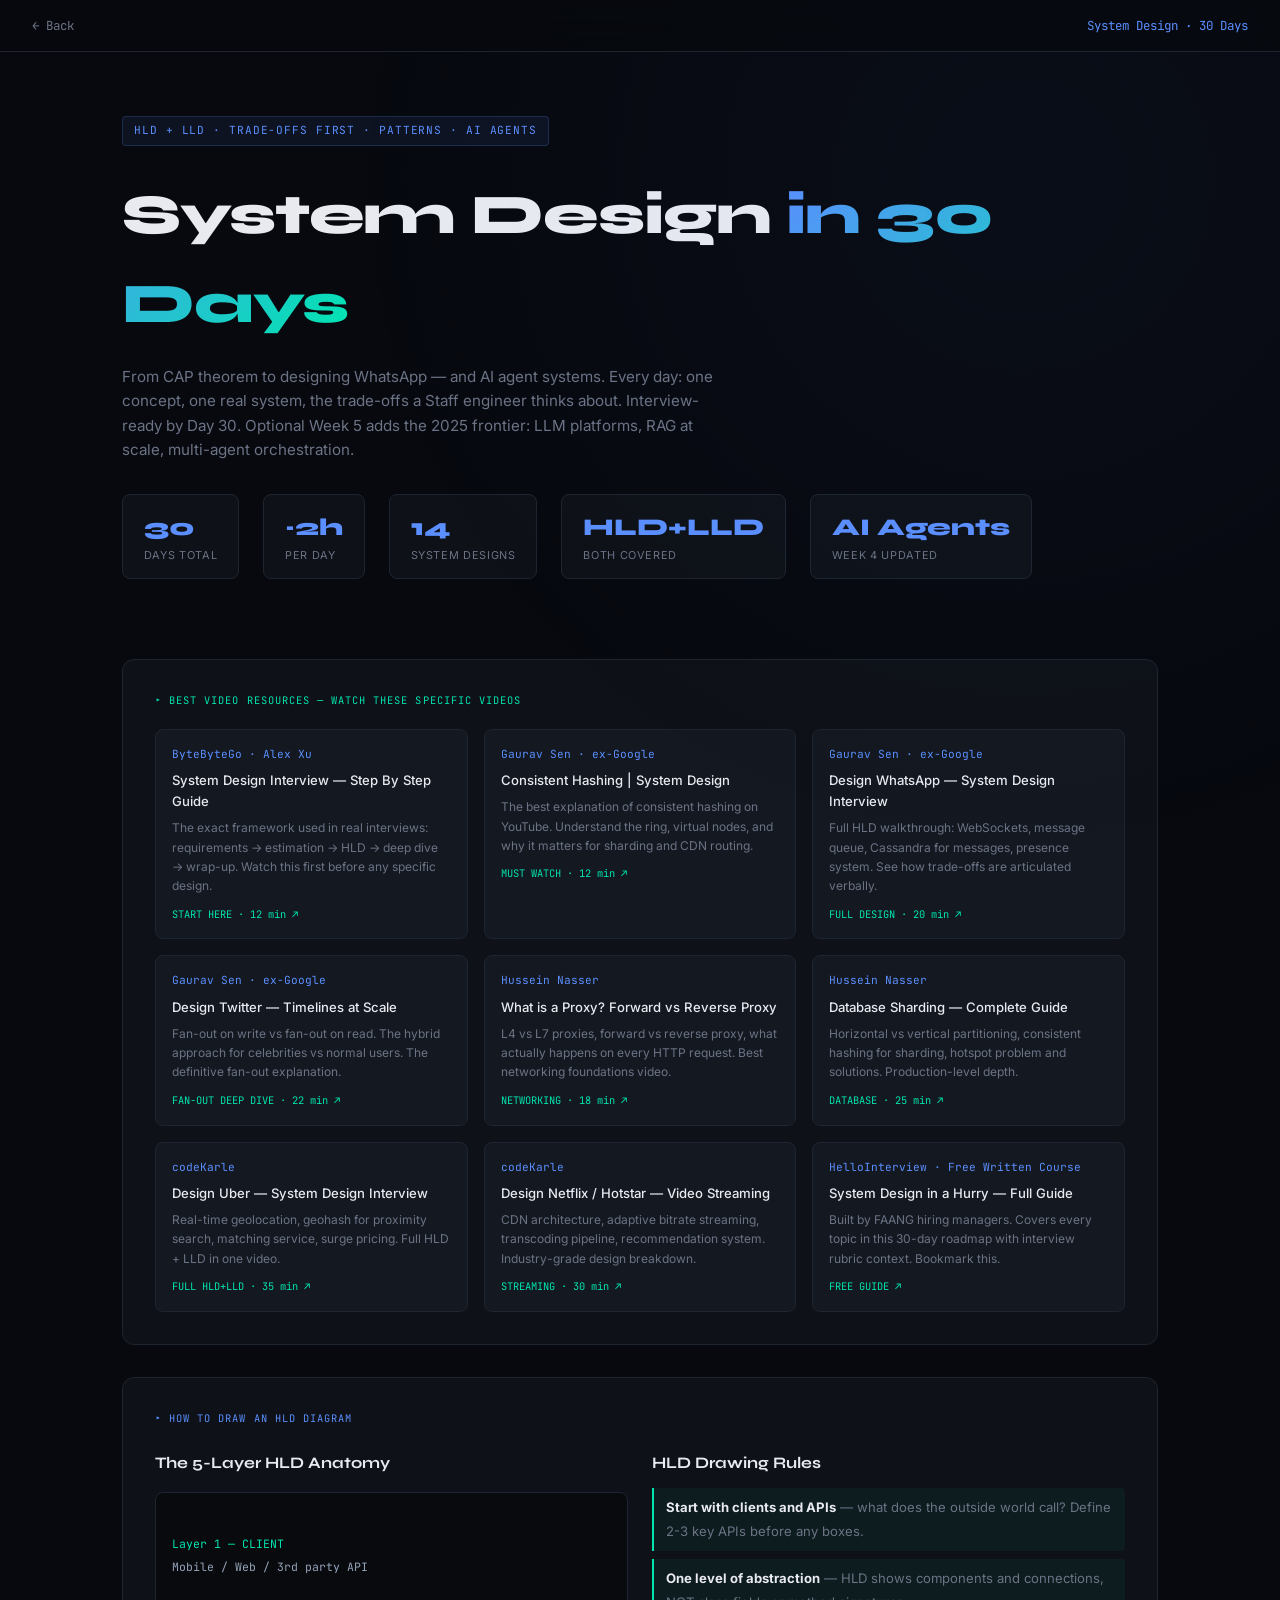
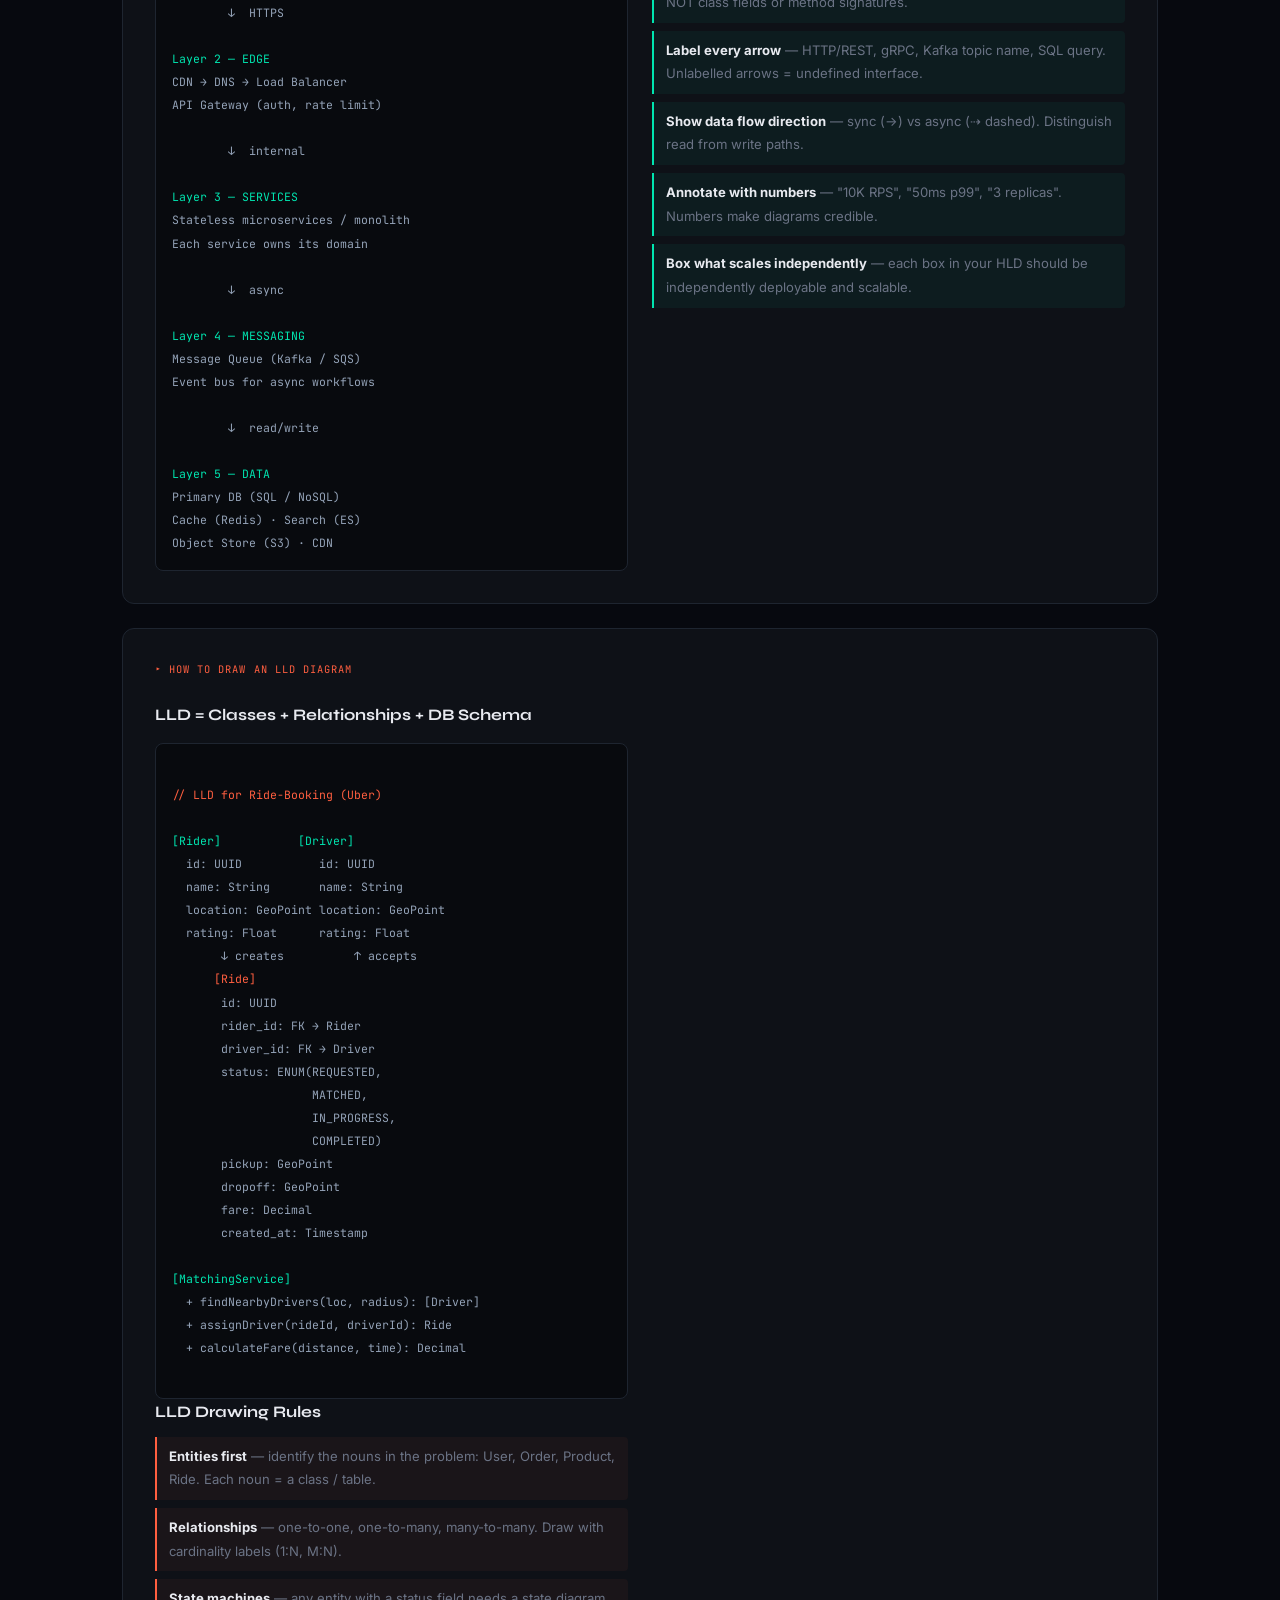
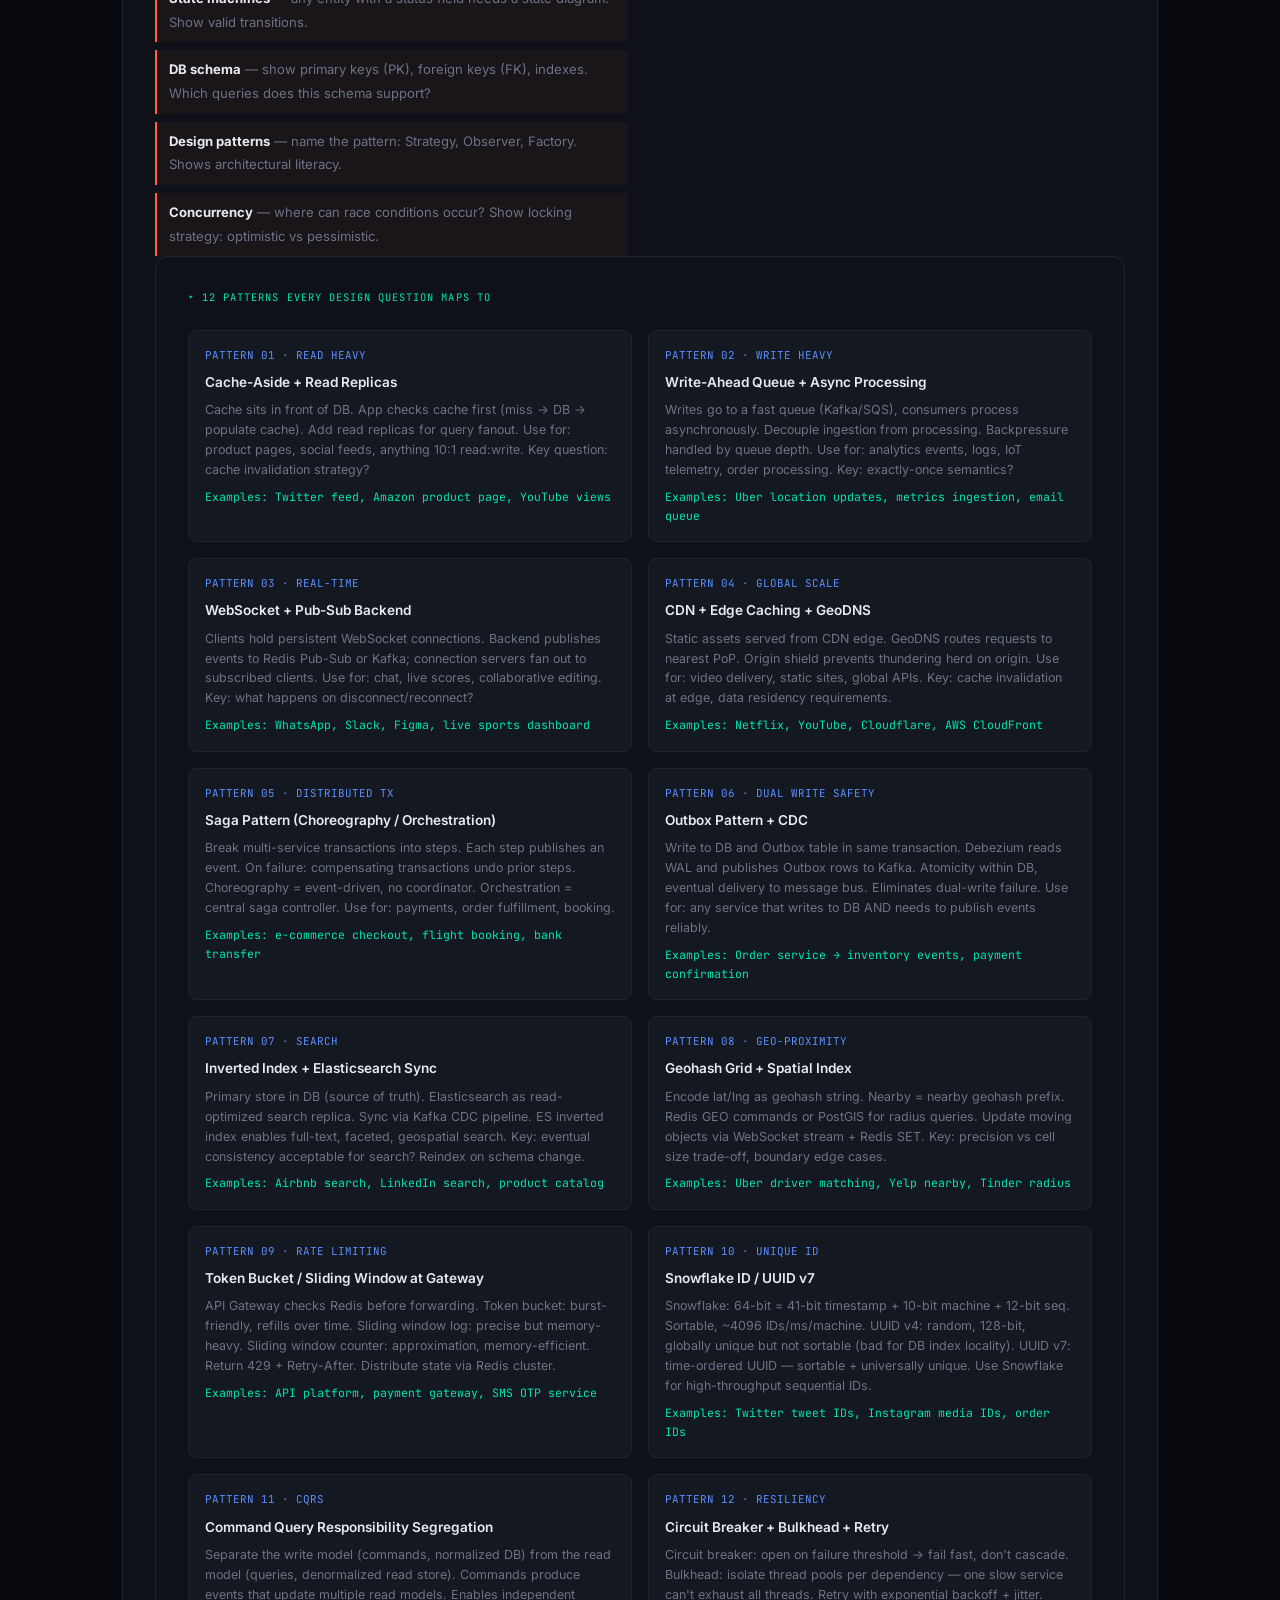
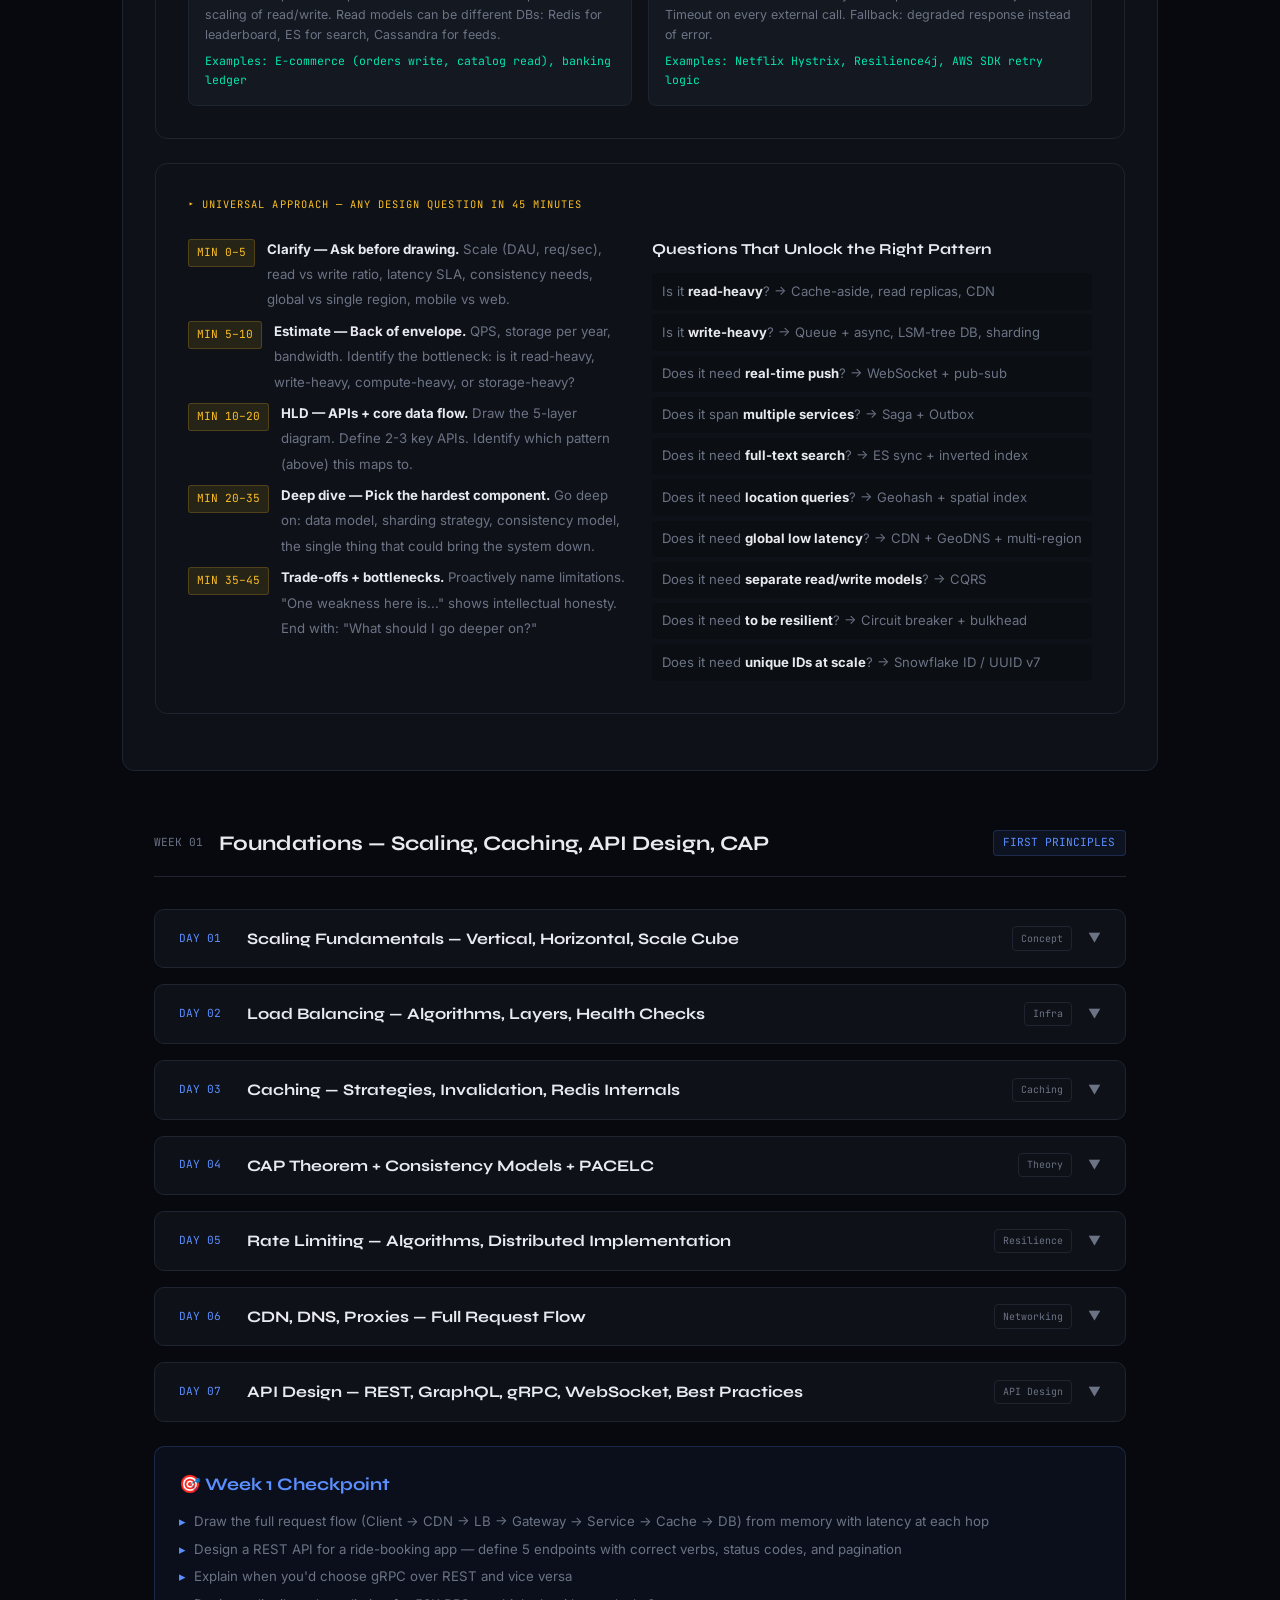
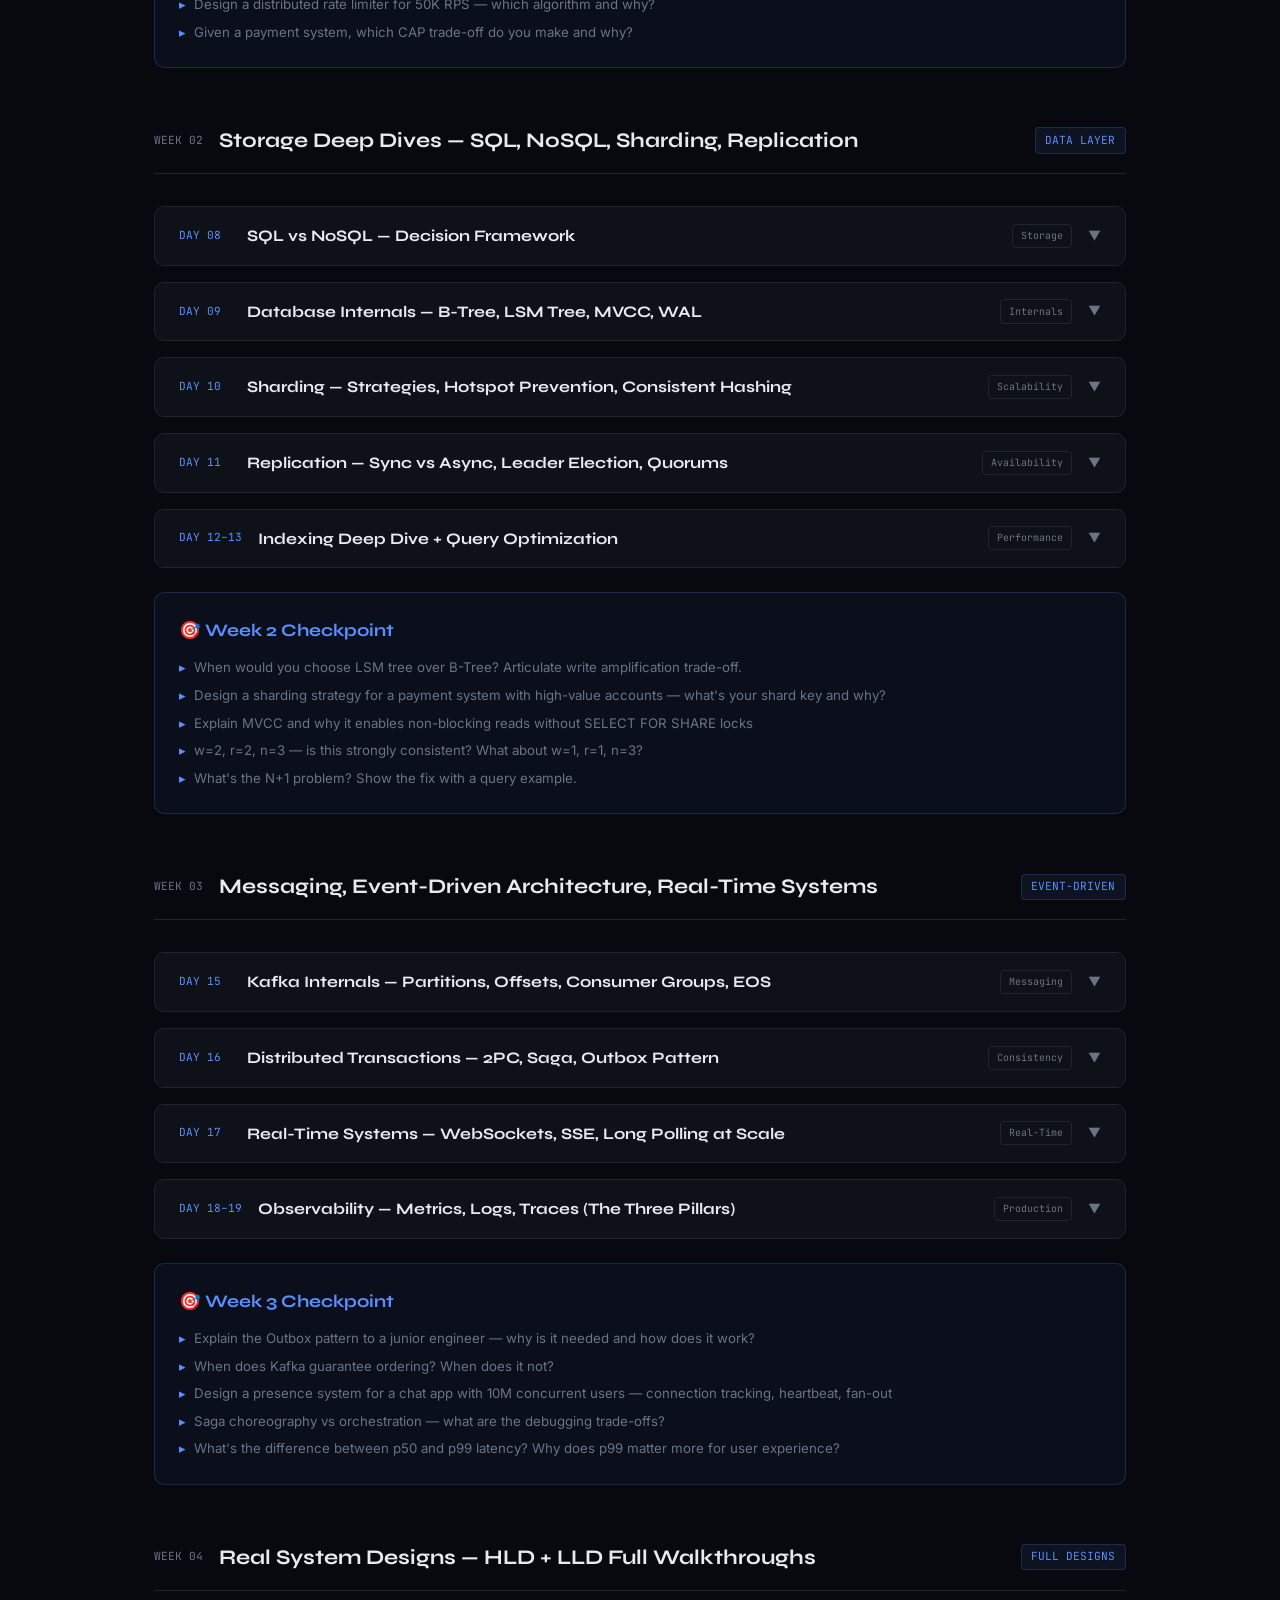
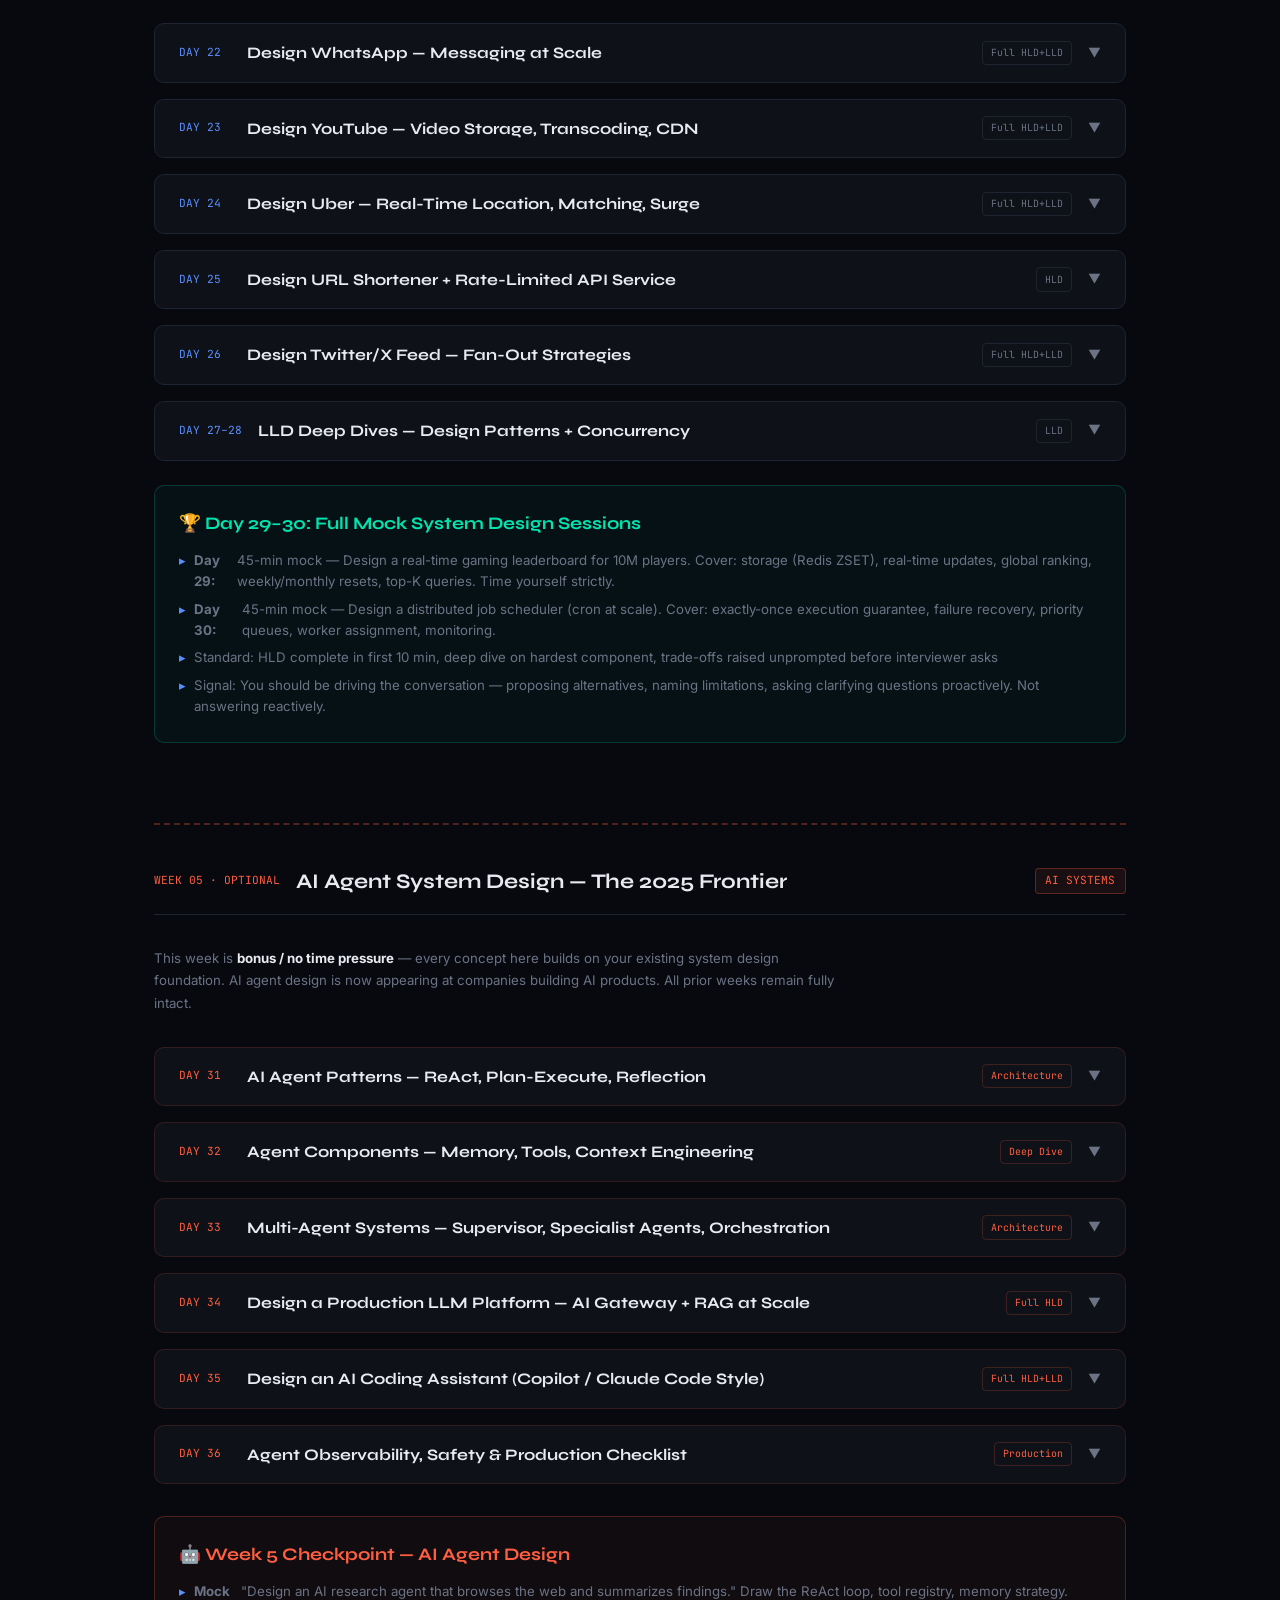
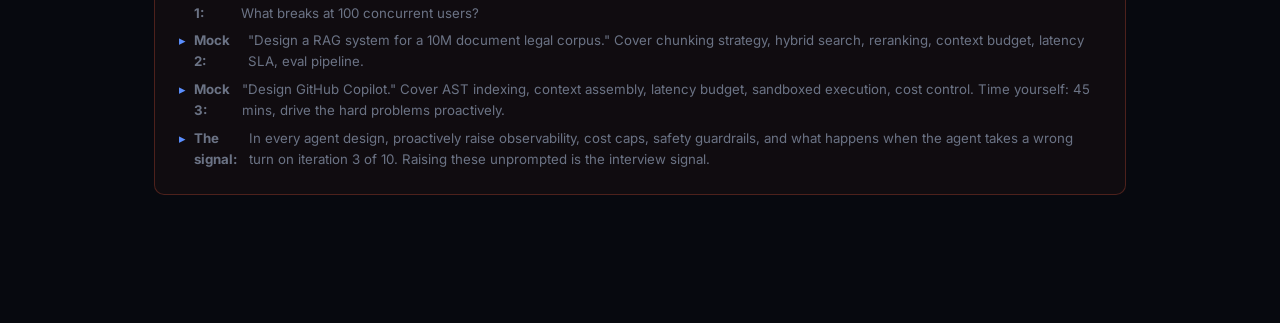
==== commit 7a0a6a80: "update: system-design — add API Design (Day 7), rewrite all days, remove personal refs, upgrade all " ====
--- a/system-design-30-day.html
+++ b/system-design-30-day.html
@@ -377,17 +377,17 @@
 
 <main>
 
-<!-- WEEK 1: FOUNDATIONS -->
+<!-- ═══════════════════════ WEEK 1 ═══════════════════════ -->
 <div class="week-header" id="week1">
   <span class="week-num">WEEK 01</span>
-  <span class="week-title">Foundations — Scaling, Caching, Networking, CAP</span>
+  <span class="week-title">Foundations — Scaling, Caching, API Design, CAP</span>
   <span class="week-theme">FIRST PRINCIPLES</span>
 </div>
 
 <div class="day-card">
   <div class="day-header" onclick="toggle(this)">
     <span class="day-num-badge">DAY 01</span>
-    <span class="day-name">Scaling Fundamentals — Vertical vs Horizontal</span>
+    <span class="day-name">Scaling Fundamentals — Vertical, Horizontal, Scale Cube</span>
     <span class="day-type">Concept</span>
     <span class="day-toggle">▼</span>
   </div>
@@ -396,24 +396,32 @@
       <div class="info-block">
         <h4>Core Concepts</h4>
         <ul>
-          <li>Vertical scaling: limits, SPOF, no code change</li>
-          <li>Horizontal scaling: stateless requirement, complexity</li>
-          <li>Stateless vs stateful services: session handling</li>
-          <li>Scale cube: X (clone), Y (decompose), Z (shard)</li>
-        </ul>
-      </div>
-      <div class="info-block">
-        <h4>Real-World System</h4>
-        <p>Your CBDC platform: why Go microservices (stateless, horizontal) beat a monolith for Hyperledger Fabric nodes that need independent scaling per participant bank.</p>
+          <li><strong>Vertical scaling:</strong> add CPU/RAM to one machine. Simple, no code change. Hard ceiling ~96 cores. SPOF.</li>
+          <li><strong>Horizontal scaling:</strong> add more machines. Requires stateless design, service discovery, load balancing.</li>
+          <li><strong>Stateless services:</strong> no local session — store state in Redis/DB so any instance can serve any request.</li>
+          <li><strong>Scale Cube (AKF):</strong> X=clone (horizontal), Y=functional decompose (microservices), Z=data partition (sharding)</li>
+          <li><strong>Bottleneck first:</strong> before scaling, profile — CPU, memory, I/O, or network? Scale the actual bottleneck.</li>
+        </ul>
+      </div>
+      <div class="info-block">
+        <h4>When to Scale What</h4>
+        <ul>
+          <li>CPU bound → vertical first, then horizontal with load balancer</li>
+          <li>Memory bound → vertical or offload to Redis/external cache</li>
+          <li>I/O bound → read replicas, caching, async processing</li>
+          <li>Network bound → CDN, edge caching, compression</li>
+          <li>DB bound → connection pooling, read replicas, sharding</li>
+          <li>Stateful service → externalize state first, then scale horizontally</li>
+        </ul>
       </div>
     </div>
     <div class="tradeoff-box">
-      <h4>Trade-offs to Articulate</h4>
-      <p>Vertical: fast, cheap ops, but hard ceiling ~96-core machines. Horizontal: theoretically infinite, but requires service discovery, consistent hashing, session externalization, distributed state. CAP implications change when you go horizontal.</p>
+      <h4>Key Trade-offs</h4>
+      <p>Vertical: operationally simple, no distributed system complexity, but hard ceiling and SPOF. Horizontal: theoretically unlimited, fault tolerant, but requires distributed consensus, session externalization, consistent hashing for data locality. Most production systems do both: vertical for the database, horizontal for stateless API tiers.</p>
     </div>
     <div class="interview-tip">
       <h4>Interview Approach</h4>
-      <p>When asked "how do you scale X?": first identify the bottleneck (CPU/memory/IO/network), then choose axis. Don't say "add more servers" — say "I'd scale the stateless API tier horizontally behind a load balancer, while keeping the database vertical + read replicas initially."</p>
+      <p>When asked "how do you scale X?": first identify the bottleneck. Don't say "add more servers" — say "I'd first profile to identify whether we're CPU, memory, or I/O bound. For the stateless API tier I'd scale horizontally behind an ALB. For the database I'd start with read replicas and connection pooling, escalating to sharding only when reads on replicas saturate."</p>
     </div>
   </div>
 </div>
@@ -421,35 +429,39 @@
 <div class="day-card">
   <div class="day-header" onclick="toggle(this)">
     <span class="day-num-badge">DAY 02</span>
-    <span class="day-name">Load Balancing — Algorithms & Layers</span>
+    <span class="day-name">Load Balancing — Algorithms, Layers, Health Checks</span>
     <span class="day-type">Infra</span>
     <span class="day-toggle">▼</span>
   </div>
   <div class="day-body">
     <div class="grid2">
       <div class="info-block">
-        <h4>Core Concepts</h4>
-        <ul>
-          <li>L4 (TCP) vs L7 (HTTP) load balancing</li>
-          <li>Algorithms: Round Robin, Least Connections, IP Hash, Consistent Hashing</li>
-          <li>Health checks: active vs passive</li>
-          <li>Session affinity (sticky sessions) — when to avoid</li>
-          <li>Anycast for global load balancing</li>
-        </ul>
-      </div>
-      <div class="info-block">
-        <h4>Real System: Nginx/HAProxy vs AWS ALB</h4>
-        <ul>
-          <li>L7 ALB: path-based routing for microservices</li>
-          <li>Weighted routing for canary deployments</li>
-          <li>Connection draining for zero-downtime deploys</li>
-          <li>Your Helm deployments already use K8s Services (kube-proxy = software LB)</li>
+        <h4>L4 vs L7 Load Balancing</h4>
+        <ul>
+          <li><strong>L4 (Transport):</strong> routes by IP + TCP port, no packet inspection — fastest, no TLS termination</li>
+          <li><strong>L7 (Application):</strong> routes by HTTP headers, path, cookie — enables path-based routing, A/B testing, auth</li>
+          <li>AWS NLB = L4. AWS ALB = L7. HAProxy does both. Nginx = L7 (can do L4 with stream module).</li>
+          <li><strong>TLS termination at LB:</strong> offloads crypto from app servers, enables header inspection</li>
+        </ul>
+      </div>
+      <div class="info-block">
+        <h4>Algorithms</h4>
+        <ul>
+          <li><strong>Round Robin:</strong> simple, equal distribution. Bad if requests vary in cost.</li>
+          <li><strong>Least Connections:</strong> send to server with fewest active connections. Best for variable-cost requests.</li>
+          <li><strong>IP Hash:</strong> same client → same server (sticky). Breaks with proxies/NAT.</li>
+          <li><strong>Consistent Hashing:</strong> minimize reshuffling when servers added/removed. Best for cache locality.</li>
+          <li><strong>Weighted:</strong> canary deployments — send 5% to new version.</li>
         </ul>
       </div>
     </div>
     <div class="tradeoff-box">
-      <h4>Trade-offs</h4>
-      <p>Consistent hashing LB: minimizes cache misses when scaling (same key → same server). But IP Hash breaks when clients use proxies (all appear as single IP). Least-connections beats round-robin for variable request costs (long-running jobs).</p>
+      <h4>Health Checks + Connection Draining</h4>
+      <p>Active health checks: LB polls /health endpoint every 5s. Passive: detect failures from response codes. Connection draining: when removing a server, LB stops sending new connections but lets in-flight requests finish (30–60s grace period). Critical for zero-downtime deployments.</p>
+    </div>
+    <div class="interview-tip">
+      <h4>Common Interview Gotcha</h4>
+      <p>Sticky sessions (session affinity) break horizontal scaling — if a server dies, all its sessions are lost. The correct answer: externalize sessions to Redis, make the service stateless, and use round-robin or least-connections. Only use sticky sessions when you can't externalize state (legacy systems).</p>
     </div>
   </div>
 </div>
@@ -457,7 +469,7 @@
 <div class="day-card">
   <div class="day-header" onclick="toggle(this)">
     <span class="day-num-badge">DAY 03</span>
-    <span class="day-name">Caching — Strategies, Invalidation, Redis Deep</span>
+    <span class="day-name">Caching — Strategies, Invalidation, Redis Internals</span>
     <span class="day-type">Caching</span>
     <span class="day-toggle">▼</span>
   </div>
@@ -466,25 +478,33 @@
       <div class="info-block">
         <h4>Caching Strategies</h4>
         <ul>
-          <li><strong>Cache-aside (Lazy):</strong> app checks cache, miss → DB, populate cache</li>
-          <li><strong>Write-through:</strong> write to cache + DB synchronously</li>
-          <li><strong>Write-behind:</strong> write to cache, async flush to DB</li>
-          <li><strong>Read-through:</strong> cache loads from DB on miss</li>
-          <li>TTL vs event-based invalidation</li>
-        </ul>
-      </div>
-      <div class="info-block">
-        <h4>Your Redis Experience Mapped</h4>
-        <p>80% DB load reduction you achieved = cache-aside pattern. Key design: <code>forex:rate:{USD}:{EUR}:{timestamp_bucket}</code> — time-bucketed TTL. Stampede prevention: probabilistic early expiration or distributed lock (Redis SET NX PX).</p>
+          <li><strong>Cache-aside (Lazy):</strong> app checks cache first → miss → read DB → populate cache. Most common.</li>
+          <li><strong>Read-through:</strong> cache fetches from DB on miss automatically. App only talks to cache.</li>
+          <li><strong>Write-through:</strong> write to cache AND DB synchronously. Consistent, but doubles write latency.</li>
+          <li><strong>Write-behind (Write-back):</strong> write to cache only, flush to DB async. Fast writes, risk of data loss on crash.</li>
+          <li><strong>Refresh-ahead:</strong> proactively refresh cache before TTL expires on popular keys.</li>
+        </ul>
+      </div>
+      <div class="info-block">
+        <h4>Redis Data Structures</h4>
+        <ul>
+          <li><strong>String:</strong> counters, session tokens, simple cache values</li>
+          <li><strong>Hash:</strong> user profile fields — partial updates without fetching all</li>
+          <li><strong>List:</strong> message queues, activity feeds (LPUSH/RPOP)</li>
+          <li><strong>Set:</strong> unique visitors, tags, friend lists (union/intersection)</li>
+          <li><strong>Sorted Set (ZSET):</strong> leaderboards, rate limiting, priority queues</li>
+          <li><strong>HyperLogLog:</strong> approximate unique count — 12KB for billions of items</li>
+          <li><strong>Streams:</strong> durable event log — lighter-weight Kafka alternative</li>
+        </ul>
       </div>
     </div>
     <div class="tradeoff-box">
-      <h4>Cache Invalidation — "Hardest Problem in CS"</h4>
-      <p>Write-through: consistency but write latency doubles. Write-behind: fast writes but data loss risk on cache crash. Cache-aside: stale reads possible (use short TTL). Event-driven invalidation via Kafka (your expertise): write → publish event → consumers invalidate specific keys. Most consistent approach.</p>
+      <h4>Cache Invalidation — "Two Hard Problems"</h4>
+      <p>TTL-based: simple, eventual consistency acceptable. Event-driven: write → Kafka event → cache invalidation consumers. More consistent but complex. Versioned keys: <code>user:42:v3</code> — change version on update, old key orphans and expires. Cache stampede (thundering herd): many requests miss simultaneously and hammer DB. Solutions: mutex lock (only one request rebuilds), probabilistic early expiry (PER algorithm), request coalescing.</p>
     </div>
     <div class="interview-tip">
-      <h4>Senior-Level Points</h4>
-      <p>Mention: Cache stampede (thundering herd), dog-pile effect. Solutions: mutex lock, probabilistic early refresh, request coalescing. Also discuss: hot keys, cache warming, multilevel caching (L1=local in-process, L2=Redis, L3=DB).</p>
+      <h4>Multilevel Caching</h4>
+      <p>L1 = in-process memory (microseconds, limited size, per-instance). L2 = Redis cluster (milliseconds, shared, bounded). L3 = DB read replica. Mention hot keys: a single extremely popular key (celebrity post) can overwhelm one Redis shard — solutions: local replica per app server, key sharding by appending suffix.</p>
     </div>
   </div>
 </div>
@@ -492,7 +512,7 @@
 <div class="day-card">
   <div class="day-header" onclick="toggle(this)">
     <span class="day-num-badge">DAY 04</span>
-    <span class="day-name">CAP Theorem + Consistency Models</span>
+    <span class="day-name">CAP Theorem + Consistency Models + PACELC</span>
     <span class="day-type">Theory</span>
     <span class="day-toggle">▼</span>
   </div>
@@ -501,31 +521,33 @@
       <div class="info-block">
         <h4>CAP Theorem</h4>
         <ul>
-          <li>Consistency: all nodes see same data simultaneously</li>
-          <li>Availability: every request gets a response</li>
-          <li>Partition Tolerance: system works despite network splits</li>
-          <li>Reality: P always occurs in distributed systems → choose C or A</li>
-          <li>PACELC extends CAP: latency vs consistency tradeoff even without partition</li>
+          <li><strong>Consistency:</strong> every read sees the most recent write</li>
+          <li><strong>Availability:</strong> every request gets a (non-error) response</li>
+          <li><strong>Partition Tolerance:</strong> system continues despite network splits</li>
+          <li>Reality: P always occurs in distributed systems → choose C or A during partition</li>
+          <li><strong>CP systems:</strong> HBase, ZooKeeper, etcd, MongoDB (strong mode)</li>
+          <li><strong>AP systems:</strong> Cassandra, DynamoDB, CouchDB, Redis (default)</li>
         </ul>
       </div>
       <div class="info-block">
         <h4>Consistency Models (Spectrum)</h4>
         <ul>
-          <li><strong>Strong:</strong> linearizability (single node illusion)</li>
-          <li><strong>Sequential:</strong> operations ordered consistently</li>
-          <li><strong>Causal:</strong> causally related ops in order</li>
-          <li><strong>Eventual:</strong> all nodes converge eventually</li>
-          <li><strong>Read-your-writes:</strong> session consistency</li>
+          <li><strong>Linearizability:</strong> single-node illusion — reads always see latest write</li>
+          <li><strong>Sequential:</strong> all ops appear in some consistent order</li>
+          <li><strong>Causal:</strong> causally related operations appear in order</li>
+          <li><strong>Read-your-writes:</strong> you always see your own writes (session)</li>
+          <li><strong>Monotonic reads:</strong> once you read a value, you won't see older values</li>
+          <li><strong>Eventual:</strong> all replicas converge if no new writes — lowest consistency</li>
         </ul>
       </div>
     </div>
     <div class="tradeoff-box">
-      <h4>Real Mapping to Systems</h4>
-      <p>Hyperledger Fabric (your work): CP system — consensus before commit, sacrifices availability during partition. Redis (your work): AP by default with async replication, eventual consistency. Your CBDC forex settlement: needed strong consistency for double-spend prevention → chose CP, accepted availability hit.</p>
+      <h4>PACELC — More Practical Than CAP</h4>
+      <p>PACELC extends CAP: "If Partition (P), choose between Availability (A) and Consistency (C). Else (E) — even without partition — choose between Latency (L) and Consistency (C)." Most distributed systems trade off latency vs consistency ALL the time, not just during partitions. DynamoDB: PA/EL (available, low latency). Spanner: PC/EC (consistent, higher latency). Understanding PACELC shows deeper distributed systems thinking.</p>
     </div>
     <div class="interview-tip">
       <h4>Interview Signal</h4>
-      <p>Never say "I'd use CAP theorem" — say "Given the partition tolerance requirement, I need to choose between consistency and availability. For payment systems like this CBDC, I'd choose CP — a failed transaction is better than a duplicate credit." This is Staff-level thinking.</p>
+      <p>Never just say "I'd use CAP theorem." Say: "For a payment system, I need CP — a failed transaction is better than a duplicate credit. I'd accept reduced availability during network partitions and use circuit breakers to fail fast. For a social media feed, AP is fine — showing a slightly stale post is acceptable, and I'd use eventual consistency with short TTLs."</p>
     </div>
   </div>
 </div>
@@ -533,38 +555,45 @@
 <div class="day-card">
   <div class="day-header" onclick="toggle(this)">
     <span class="day-num-badge">DAY 05</span>
-    <span class="day-name">Rate Limiting — Token Bucket, Leaky Bucket, Sliding Log</span>
+    <span class="day-name">Rate Limiting — Algorithms, Distributed Implementation</span>
     <span class="day-type">Resilience</span>
     <span class="day-toggle">▼</span>
   </div>
   <div class="day-body">
     <div class="grid2">
       <div class="info-block">
-        <h4>Algorithms</h4>
-        <ul>
-          <li><strong>Fixed Window:</strong> simple, burst at boundaries</li>
-          <li><strong>Sliding Window Log:</strong> accurate, memory heavy</li>
-          <li><strong>Sliding Window Counter:</strong> approximation, memory efficient</li>
-          <li><strong>Token Bucket:</strong> allows bursts, smooth long-term rate</li>
-          <li><strong>Leaky Bucket:</strong> constant output rate, queue fills</li>
+        <h4>Algorithms Compared</h4>
+        <ul>
+          <li><strong>Fixed Window:</strong> count resets at interval boundary. Simple. Burst attack possible at boundary edges.</li>
+          <li><strong>Sliding Window Log:</strong> log timestamps of each request in Redis sorted set. Precise. Memory = O(requests in window).</li>
+          <li><strong>Sliding Window Counter:</strong> interpolate between current and previous window counts. Memory efficient, ~0.003% error rate.</li>
+          <li><strong>Token Bucket:</strong> bucket refills at rate R, max burst = bucket size. Allows controlled bursting. AWS API Gateway uses this.</li>
+          <li><strong>Leaky Bucket:</strong> requests queued, processed at constant rate. Smooths traffic. Queue fills under burst — requests dropped.</li>
         </ul>
       </div>
       <div class="info-block">
         <h4>Distributed Rate Limiting</h4>
         <ul>
-          <li>Redis INCR + EXPIRE for fixed window</li>
-          <li>Redis Lua scripts for atomicity</li>
-          <li>Sliding window with Redis sorted sets</li>
-          <li>Gossip-based eventual rate limiting</li>
-          <li>Kong/Nginx rate limit middleware</li>
+          <li>Single Redis node: atomic Lua script — INCR + EXPIRE in one round-trip</li>
+          <li>Redis Cluster: consistent hash user_id to shard — same user always hits same node</li>
+          <li>Sliding window with ZSET: ZADD + ZREMRANGEBYSCORE + ZCARD atomically</li>
+          <li>Response headers: <code>X-RateLimit-Limit</code>, <code>X-RateLimit-Remaining</code>, <code>Retry-After</code></li>
+          <li>Return HTTP 429 Too Many Requests with Retry-After header</li>
+          <li>Different limits by tier: free (100/min), pro (1000/min), enterprise (unlimited)</li>
         </ul>
       </div>
     </div>
     <div class="sys-diagram">
-Client → [API Gateway] → Redis (rate_key = user:endpoint:window_bucket)<br>
-<span>MULTI → INCR key → EXPIRE key 60 → EXEC</span><br>
-if count > limit: return 429 + Retry-After header<br>
-else: forward to service
+<span>Distributed Rate Limiter Architecture:</span>
+Client → [API Gateway] → [Rate Limiter Middleware]
+                                   ↓
+                    [Redis Cluster — keyed by user_id:endpoint:window]
+                    MULTI
+                      INCR  rate:user123:POST/api/v1/posts:1706745600
+                      EXPIRE rate:user123:POST/api/v1/posts:1706745600 60
+                    EXEC
+                    if count > limit → return 429 + Retry-After: 47
+                    else → forward to service
     </div>
   </div>
 </div>
@@ -572,7 +601,7 @@
 <div class="day-card">
   <div class="day-header" onclick="toggle(this)">
     <span class="day-num-badge">DAY 06</span>
-    <span class="day-name">CDN, DNS, Proxies — Request Flow</span>
+    <span class="day-name">CDN, DNS, Proxies — Full Request Flow</span>
     <span class="day-type">Networking</span>
     <span class="day-toggle">▼</span>
   </div>
@@ -581,26 +610,165 @@
       <div class="info-block">
         <h4>CDN Internals</h4>
         <ul>
-          <li>Edge PoPs: geographically distributed cache nodes</li>
-          <li>Cache-Control headers govern CDN caching</li>
-          <li>Push vs Pull CDN models</li>
-          <li>Origin shield: single origin fetch, multi-edge serve</li>
-          <li>Cache invalidation: URL versioning vs API purge</li>
-        </ul>
-      </div>
-      <div class="info-block">
-        <h4>DNS Deep Dive</h4>
-        <ul>
-          <li>Recursive vs authoritative resolvers</li>
-          <li>TTL strategy for blue-green deployments</li>
-          <li>GeoDNS for traffic routing</li>
-          <li>DNS-based load balancing: Route53 weighted routing</li>
+          <li><strong>Edge PoPs:</strong> globally distributed cache nodes — serve content from nearest geography</li>
+          <li><strong>Cache-Control headers:</strong> <code>public, max-age=86400</code> tells CDN to cache for 1 day</li>
+          <li><strong>Pull CDN:</strong> first request goes to origin, CDN caches response. Most common.</li>
+          <li><strong>Push CDN:</strong> upload assets proactively to CDN edge nodes. Better for static files that don't change.</li>
+          <li><strong>Origin Shield:</strong> intermediate layer between CDN edges and origin — collapses cache misses from multiple PoPs into one origin request. Reduces origin load ~90%.</li>
+          <li><strong>Cache invalidation:</strong> URL versioning (<code>app.v3.js</code>) or API purge (CDN purge API on deploy).</li>
+        </ul>
+      </div>
+      <div class="info-block">
+        <h4>DNS + Proxies</h4>
+        <ul>
+          <li><strong>DNS resolution chain:</strong> Browser cache → OS cache → Recursive resolver → Root NS → TLD NS → Authoritative NS</li>
+          <li><strong>TTL strategy:</strong> low TTL (60s) before blue-green switch, high TTL (3600s) normal operation</li>
+          <li><strong>GeoDNS:</strong> return different IP based on client region — Route53 latency-based routing</li>
+          <li><strong>Forward proxy:</strong> client-side (corp proxy, VPN) — client knows about it</li>
+          <li><strong>Reverse proxy:</strong> server-side (Nginx, Cloudflare) — client doesn't know</li>
+          <li><strong>API Gateway:</strong> reverse proxy + auth + rate limiting + routing + observability</li>
         </ul>
       </div>
     </div>
     <div class="interview-tip">
-      <h4>Full Request Flow (Memorize This)</h4>
-      <p>Client → DNS (TTL cache miss → recursive resolver → authoritative) → CDN edge (cache hit → return) → [cache miss] → Load Balancer → API Gateway (auth, rate limit) → Service → Cache (hit) or DB. Know latency at each hop: DNS ~30ms, CDN hit ~5ms, DB query ~5-20ms.</p>
+      <h4>Full Request Flow — Memorize This</h4>
+      <p>Client → DNS lookup (~30ms first time, cached after) → CDN edge (cache HIT → ~5ms, done). If MISS → Load Balancer (~1ms) → API Gateway (auth, rate limit, ~5ms) → Service → Cache check (Redis HIT ~1ms, done). If MISS → Database query (~5–20ms) → populate cache → respond. Total p50: 50–100ms. p99 bottleneck is almost always the DB or a missing cache layer.</p>
+    </div>
+  </div>
+</div>
+
+<!-- ═══════ DAY 07: API DESIGN — NEW ═══════ -->
+<div class="day-card">
+  <div class="day-header" onclick="toggle(this)">
+    <span class="day-num-badge">DAY 07</span>
+    <span class="day-name">API Design — REST, GraphQL, gRPC, WebSocket, Best Practices</span>
+    <span class="day-type">API Design</span>
+    <span class="day-toggle">▼</span>
+  </div>
+  <div class="day-body">
+
+    <div class="grid2">
+      <div class="info-block">
+        <h4>REST — Principles & Best Practices</h4>
+        <ul>
+          <li><strong>Resource-based URLs:</strong> nouns not verbs — <code>/users/42/orders</code> not <code>/getUserOrders</code></li>
+          <li><strong>HTTP verbs:</strong> GET (read), POST (create), PUT (replace), PATCH (partial update), DELETE (remove)</li>
+          <li><strong>Status codes:</strong> 200 OK, 201 Created, 204 No Content, 400 Bad Request, 401 Unauth, 403 Forbidden, 404 Not Found, 409 Conflict, 422 Unprocessable, 429 Too Many, 500 Server Error</li>
+          <li><strong>Idempotency:</strong> GET/PUT/DELETE are idempotent. POST is not. Use idempotency keys for POST payments.</li>
+          <li><strong>HATEOAS:</strong> responses include links to related actions — reduces client coupling</li>
+        </ul>
+      </div>
+      <div class="info-block">
+        <h4>GraphQL vs REST vs gRPC</h4>
+        <ul>
+          <li><strong>REST:</strong> simple, cacheable, universal client support. Overfetch/underfetch problem.</li>
+          <li><strong>GraphQL:</strong> client specifies exact fields needed — eliminates over/under-fetch. Single endpoint. Complex queries, no HTTP caching by default. Best for: frontend-heavy apps, mobile (save bandwidth), multiple clients with different data needs.</li>
+          <li><strong>gRPC:</strong> binary protocol (Protobuf), strongly typed, bidirectional streaming, HTTP/2. 5-10x faster than REST/JSON. Best for: internal microservice-to-microservice, streaming data, polyglot services.</li>
+          <li><strong>WebSocket:</strong> persistent full-duplex. Use when server must push to client in real time.</li>
+        </ul>
+      </div>
+    </div>
+
+    <div class="sys-diagram">
+<span>REST API Design — URL Structure</span>
+GET    /api/v1/users              → list users (paginated)
+POST   /api/v1/users              → create user
+GET    /api/v1/users/{id}         → get user by ID
+PATCH  /api/v1/users/{id}         → partial update
+DELETE /api/v1/users/{id}         → delete user
+GET    /api/v1/users/{id}/orders  → get user's orders (nested resource)
+POST   /api/v1/orders             → create order
+GET    /api/v1/orders?status=pending&limit=20&cursor=abc123  → filtered + paginated
+
+<span>Pagination strategies:</span>
+Offset: ?page=2&limit=20       → simple but inconsistent on inserts/deletes
+Cursor: ?cursor=eyJpZCI6NDJ9   → stable, works with real-time data changes
+Keyset: ?after_id=42&limit=20  → fast for indexed columns, no skip
+    </div>
+
+    <div class="grid2">
+      <div class="info-block">
+        <h4>API Versioning Strategies</h4>
+        <ul>
+          <li><strong>URL versioning:</strong> <code>/api/v1/users</code> — most visible, easy to route. Industry default.</li>
+          <li><strong>Header versioning:</strong> <code>Accept: application/vnd.api+json;version=2</code> — cleaner URLs, harder to test in browser</li>
+          <li><strong>Query param:</strong> <code>/api/users?version=2</code> — simple but pollutes query space</li>
+          <li>Never break existing clients — add fields, never remove/rename</li>
+          <li>Deprecation: return <code>Sunset</code> header with deprecation date</li>
+          <li>Maintain N-1 versions minimum. Remove after migration period.</li>
+        </ul>
+      </div>
+      <div class="info-block">
+        <h4>Idempotency & Safety</h4>
+        <ul>
+          <li><strong>Idempotency key:</strong> client sends unique key with POST request (UUID)</li>
+          <li>Server caches response keyed by idempotency key for 24h</li>
+          <li>On retry: return cached response — no duplicate charge/order</li>
+          <li>Stripe, PayPal, Braintree all use this pattern for payments</li>
+          <li>Key header: <code>Idempotency-Key: 550e8400-e29b-41d4-a716-446655440000</code></li>
+          <li>Store key → response in Redis with TTL. Check before processing.</li>
+        </ul>
+      </div>
+    </div>
+
+    <div class="grid2">
+      <div class="info-block">
+        <h4>API Authentication & Authorization</h4>
+        <ul>
+          <li><strong>API Key:</strong> simple, server-side secret. No expiry mechanism. Best for server-to-server.</li>
+          <li><strong>JWT (Bearer token):</strong> stateless, self-contained claims. Verify signature without DB call. Short expiry (15min) + refresh token (7 days).</li>
+          <li><strong>OAuth 2.0:</strong> delegated authorization. User grants app access to their data on another service. Authorization Code flow for web, PKCE for mobile/SPA.</li>
+          <li><strong>mTLS:</strong> mutual TLS — both client and server present certificates. For internal service-to-service in zero-trust networks.</li>
+          <li><strong>HMAC signatures:</strong> sign request body with shared secret — webhooks, S3 presigned URLs.</li>
+        </ul>
+      </div>
+      <div class="info-block">
+        <h4>API Error Design</h4>
+        <ul>
+          <li>Return structured errors — not just HTTP status code</li>
+          <li>Include: error code (machine-readable), message (human), details array, request_id for tracing</li>
+          <li>Never expose stack traces or internal DB errors to clients</li>
+          <li>Use RFC 7807 Problem Details standard for REST APIs</li>
+          <li>Consistent envelope: <code>{"error":{"code":"RATE_LIMITED","message":"...","retry_after":47}}</code></li>
+          <li>Distinguish client errors (4xx) from server errors (5xx) — client errors are caller's fault</li>
+        </ul>
+      </div>
+    </div>
+
+    <div class="sys-diagram">
+<span>gRPC Service Definition (Protobuf):</span>
+syntax = "proto3";
+
+service UserService {
+  rpc GetUser(GetUserRequest) returns (User);                      // unary
+  rpc ListUsers(ListUsersRequest) returns (stream User);           // server streaming
+  rpc CreateUsers(stream CreateUserRequest) returns (BatchResult); // client streaming
+  rpc Chat(stream ChatMessage) returns (stream ChatMessage);       // bidirectional
+}
+
+message User {
+  string id = 1;
+  string name = 2;
+  string email = 3;
+  google.protobuf.Timestamp created_at = 4;
+}
+<span>// gRPC: HTTP/2 + Protobuf = 5-10x faster than REST/JSON
+// Auto-generates client/server code in Go, Java, Python, Rust, etc.
+// Use for: internal microservices. REST for: public APIs.</span>
+    </div>
+
+    <div class="tradeoff-box">
+      <h4>API Design Decision Framework</h4>
+      <p><strong>Public API or 3rd party developers?</strong> → REST. Universally understood, easy to test with curl, HTTP caching works naturally.<br>
+      <strong>Mobile app with bandwidth concerns?</strong> → GraphQL. Client specifies exactly what fields it needs — no over-fetching.<br>
+      <strong>Internal microservices, high throughput?</strong> → gRPC. Binary protocol, streaming support, strongly typed contracts catch breaking changes at compile time.<br>
+      <strong>Real-time bidirectional?</strong> → WebSocket (full-duplex persistent) or SSE (server-push only, simpler).<br>
+      <strong>Multiple frontend clients (web, mobile, IoT) with different data needs?</strong> → GraphQL with a BFF (Backend for Frontend) layer.</p>
+    </div>
+
+    <div class="interview-tip">
+      <h4>API Design Interview Tips</h4>
+      <p>Always define the API before drawing the architecture. Walk through: (1) What are the key resources? (2) What operations does each resource support? (3) What are the access patterns — who calls what, how often? (4) What are the consistency requirements for each endpoint? Showing API-first thinking is a strong signal — it means you think about contracts and client usability, not just internal implementation.</p>
     </div>
   </div>
 </div>
@@ -608,14 +776,15 @@
 <div class="checkpoint-card">
   <h3>🎯 Week 1 Checkpoint</h3>
   <ul>
-    <li>Draw full request flow from client to DB from memory</li>
-    <li>Explain CAP using your CBDC system as example — which guarantees did you actually make?</li>
-    <li>Design a rate limiter for 10K RPS without looking at notes</li>
-    <li>Explain cache invalidation strategies and when each breaks</li>
+    <li>Draw the full request flow (Client → CDN → LB → Gateway → Service → Cache → DB) from memory with latency at each hop</li>
+    <li>Design a REST API for a ride-booking app — define 5 endpoints with correct verbs, status codes, and pagination</li>
+    <li>Explain when you'd choose gRPC over REST and vice versa</li>
+    <li>Design a distributed rate limiter for 50K RPS — which algorithm and why?</li>
+    <li>Given a payment system, which CAP trade-off do you make and why?</li>
   </ul>
 </div>
 
-<!-- WEEK 2: STORAGE -->
+<!-- ═══════════════════════ WEEK 2 ═══════════════════════ -->
 <div class="week-header" id="week2">
   <span class="week-num">WEEK 02</span>
   <span class="week-title">Storage Deep Dives — SQL, NoSQL, Sharding, Replication</span>
@@ -625,7 +794,7 @@
 <div class="day-card">
   <div class="day-header" onclick="toggle(this)">
     <span class="day-num-badge">DAY 08</span>
-    <span class="day-name">SQL vs NoSQL — When to Choose What</span>
+    <span class="day-name">SQL vs NoSQL — Decision Framework</span>
     <span class="day-type">Storage</span>
     <span class="day-toggle">▼</span>
   </div>
@@ -634,26 +803,28 @@
       <div class="info-block">
         <h4>SQL Strengths</h4>
         <ul>
-          <li>ACID transactions (your CBDC payment system)</li>
-          <li>Complex joins, aggregations</li>
-          <li>Schema enforcement = data integrity</li>
-          <li>Mature tooling, EXPLAIN plans, indexes</li>
-          <li>Best for: financial systems, ERP, anything relational</li>
+          <li>ACID transactions — critical for financial systems, inventory, reservations</li>
+          <li>Complex joins and aggregations across normalized data</li>
+          <li>Schema enforcement = data integrity at DB level</li>
+          <li>Mature tooling: EXPLAIN plans, index advisors, migrations</li>
+          <li>Strong consistency by default</li>
+          <li>Best for: payments, e-commerce orders, user accounts, ERP, anything relational</li>
         </ul>
       </div>
       <div class="info-block">
         <h4>NoSQL Categories</h4>
         <ul>
-          <li><strong>Document (MongoDB):</strong> flexible schema, JSON nesting</li>
-          <li><strong>Key-Value (Redis/DynamoDB):</strong> O(1) access, simple</li>
-          <li><strong>Wide-Column (Cassandra):</strong> time-series, write-heavy</li>
-          <li><strong>Graph (Neo4j):</strong> relationship traversal</li>
+          <li><strong>Key-Value (Redis, DynamoDB):</strong> O(1) get/set, simple access patterns, no joins. Best for: sessions, cache, counters.</li>
+          <li><strong>Document (MongoDB, Firestore):</strong> flexible schema, nested JSON. Best for: catalogs, CMS, user profiles.</li>
+          <li><strong>Wide-Column (Cassandra, HBase):</strong> write-optimized LSM tree, massive scale, tunable consistency. Best for: time-series, IoT, audit logs.</li>
+          <li><strong>Graph (Neo4j, Amazon Neptune):</strong> relationship traversal. Best for: social networks, fraud detection, recommendations.</li>
+          <li><strong>Search (Elasticsearch, OpenSearch):</strong> inverted index, full-text + faceted search.</li>
         </ul>
       </div>
     </div>
     <div class="tradeoff-box">
-      <h4>Decision Framework for Interviews</h4>
-      <p>Ask yourself: (1) Do I need ACID multi-entity transactions? → SQL. (2) Do I need to query by multiple attributes with complex joins? → SQL. (3) Is write throughput >50K/s with simple access patterns? → Cassandra/DynamoDB. (4) Flexible schema, document-centric reads? → MongoDB. (5) Cache/session? → Redis. Don't say "I'd use MongoDB because it's flexible" — that's junior thinking.</p>
+      <h4>Decision Framework — Never "I'd use MongoDB because it's flexible"</h4>
+      <p>Ask: (1) Do I need multi-entity ACID transactions? → PostgreSQL. (2) Do I need complex multi-table joins? → SQL. (3) Is write throughput &gt; 50K/s with simple access patterns? → Cassandra/DynamoDB. (4) Flexible schema, document-centric reads, no complex joins? → MongoDB. (5) Cache or session? → Redis. (6) Full-text search? → Elasticsearch alongside primary DB. (7) Graph traversal? → Neo4j. The key signal: which queries will this DB serve, and can it serve them efficiently?</p>
     </div>
   </div>
 </div>
@@ -661,36 +832,38 @@
 <div class="day-card">
   <div class="day-header" onclick="toggle(this)">
     <span class="day-num-badge">DAY 09</span>
-    <span class="day-name">Database Internals — B-Tree, LSM, MVCC, WAL</span>
+    <span class="day-name">Database Internals — B-Tree, LSM Tree, MVCC, WAL</span>
     <span class="day-type">Internals</span>
     <span class="day-toggle">▼</span>
   </div>
   <div class="day-body">
     <div class="grid2">
       <div class="info-block">
-        <h4>B-Tree (PostgreSQL/MySQL)</h4>
-        <ul>
-          <li>Balanced tree, O(log n) reads and writes</li>
-          <li>Good read/write mix workloads</li>
-          <li>Pages: typically 8KB, tuned for disk</li>
-          <li>Write amplification: updating internal nodes</li>
-        </ul>
-      </div>
-      <div class="info-block">
-        <h4>LSM Tree (RocksDB/Cassandra)</h4>
-        <ul>
-          <li>Write to MemTable → flush to SSTable on disk</li>
-          <li>Compaction merges SSTables</li>
-          <li>O(1) writes (sequential), O(log n) reads</li>
-          <li>Write amplification during compaction</li>
-          <li>Bloom filters prevent unnecessary disk reads</li>
+        <h4>B-Tree (PostgreSQL, MySQL)</h4>
+        <ul>
+          <li>Self-balancing tree, O(log n) reads and writes</li>
+          <li>Pages: typically 8KB, tuned for disk block size</li>
+          <li>Good for mixed read/write workloads</li>
+          <li>Random writes cause write amplification (update internal nodes)</li>
+          <li>In-place updates — good for read-heavy workloads</li>
+        </ul>
+      </div>
+      <div class="info-block">
+        <h4>LSM Tree (Cassandra, RocksDB, LevelDB)</h4>
+        <ul>
+          <li>Write to in-memory MemTable first — O(1) sequential write</li>
+          <li>MemTable flushed to immutable SSTable on disk when full</li>
+          <li>Compaction merges SSTables — removes tombstones, sorts keys</li>
+          <li>Bloom filter per SSTable: skip SSTables that don't contain key</li>
+          <li>O(1) writes, O(log n) reads. Better for write-heavy workloads.</li>
+          <li>Write amplification during compaction. Read amplification without bloom filter.</li>
         </ul>
       </div>
     </div>
     <div class="info-block" style="margin-top:.75rem;">
-      <h4>MVCC + WAL</h4>
-      <p style="margin-bottom:.5rem;"><strong>MVCC:</strong> Multiple readers, one writer. Each transaction sees snapshot. Old versions kept until no longer needed (vacuum). Enables non-blocking reads.</p>
-      <p><strong>WAL (Write-Ahead Log):</strong> Write to log first, then data pages. On crash: replay WAL for recovery. Also enables replication — ship WAL to replicas. PostgreSQL uses this for streaming replication.</p>
+      <h4>MVCC + WAL — How PostgreSQL Works</h4>
+      <p style="margin-bottom:.5rem;"><strong>MVCC (Multi-Version Concurrency Control):</strong> each write creates a new row version with a transaction timestamp. Readers see a snapshot at their transaction start time — no blocking. Old versions cleaned up by VACUUM. Enables non-blocking reads alongside concurrent writes.</p>
+      <p><strong>WAL (Write-Ahead Log):</strong> every change is written to the WAL log before it's applied to data pages. On crash: replay WAL to recover. Also enables streaming replication — ship WAL segments to replicas. PostgreSQL logical replication: replays WAL as SQL changes, enabling cross-version replication and CDC (Debezium).</p>
     </div>
   </div>
 </div>
@@ -698,7 +871,7 @@
 <div class="day-card">
   <div class="day-header" onclick="toggle(this)">
     <span class="day-num-badge">DAY 10</span>
-    <span class="day-name">Sharding — Strategies and Hotspot Prevention</span>
+    <span class="day-name">Sharding — Strategies, Hotspot Prevention, Consistent Hashing</span>
     <span class="day-type">Scalability</span>
     <span class="day-toggle">▼</span>
   </div>
@@ -707,26 +880,28 @@
       <div class="info-block">
         <h4>Sharding Strategies</h4>
         <ul>
-          <li><strong>Hash sharding:</strong> uniform distribution, no range queries</li>
-          <li><strong>Range sharding:</strong> range queries efficient, hotspots risk</li>
-          <li><strong>Directory sharding:</strong> lookup table, flexible, single point</li>
-          <li><strong>Geo sharding:</strong> data locality, GDPR compliance</li>
-          <li><strong>Consistent hashing:</strong> minimize re-distribution on scale</li>
-        </ul>
-      </div>
-      <div class="info-block">
-        <h4>Consistent Hashing</h4>
-        <ul>
-          <li>Virtual nodes (vnodes): better distribution</li>
-          <li>When node added/removed: only adjacent keys move</li>
-          <li>k/n keys move on average (not k total)</li>
-          <li>Used by: Cassandra, DynamoDB, Redis Cluster</li>
+          <li><strong>Hash sharding:</strong> hash(key) % N → shard. Uniform distribution, no range queries across shards.</li>
+          <li><strong>Range sharding:</strong> shard by key range (A-M, N-Z). Range queries efficient. Hotspot risk if data is skewed.</li>
+          <li><strong>Directory sharding:</strong> lookup table maps key → shard. Most flexible, single point of failure.</li>
+          <li><strong>Geo sharding:</strong> shard by region/country. Data locality, GDPR compliance.</li>
+          <li><strong>Consistent hashing:</strong> hash ring — adding/removing nodes minimizes key movement. Used by DynamoDB, Cassandra.</li>
+        </ul>
+      </div>
+      <div class="info-block">
+        <h4>Consistent Hashing Deep Dive</h4>
+        <ul>
+          <li>Place nodes on hash ring (0 to 2³²)</li>
+          <li>Key → hash → find nearest node clockwise on ring</li>
+          <li>Add node: only neighbors' keys move (≈ k/n keys)</li>
+          <li>Remove node: only that node's keys move to next node</li>
+          <li><strong>Virtual nodes (vnodes):</strong> each physical node = 100-200 points on ring → better, even distribution even with heterogeneous hardware</li>
+          <li>Used by: DynamoDB, Cassandra, Redis Cluster, CDN cache routing</li>
         </ul>
       </div>
     </div>
     <div class="tradeoff-box">
-      <h4>Shard Key Selection — Critical</h4>
-      <p>Bad shard key = hotspots = one shard does all work. For social network: user_id hash works until celebrities exist (hot users). Solution: celebrity detection + fan-out on write vs fan-out on read. For time-series: time-based sharding causes write hotspot on latest shard. Use time + device_id composite key.</p>
+      <h4>Shard Key Selection — The Most Critical Decision</h4>
+      <p>Bad shard key = hotspots = one shard does all work while others are idle. For social network: user_id hash works for regular users but celebrities cause hot shards. Solution: celebrity detection + separate handling (fan-out on read for celebrities). For time-series: time-based shard key causes write hotspot on current time shard. Solution: composite key (time + device_id). Rule: choose a key with high cardinality AND even distribution across your access patterns. Avoid sequential keys (auto-increment IDs) — they create monotonic hotspots.</p>
     </div>
   </div>
 </div>
@@ -734,7 +909,7 @@
 <div class="day-card">
   <div class="day-header" onclick="toggle(this)">
     <span class="day-num-badge">DAY 11</span>
-    <span class="day-name">Replication — Sync vs Async, Quorum</span>
+    <span class="day-name">Replication — Sync vs Async, Leader Election, Quorums</span>
     <span class="day-type">Availability</span>
     <span class="day-toggle">▼</span>
   </div>
@@ -743,27 +918,30 @@
       <div class="info-block">
         <h4>Replication Models</h4>
         <ul>
-          <li><strong>Single-leader:</strong> all writes to primary, fan-out to replicas</li>
-          <li><strong>Multi-leader:</strong> multiple write points, conflict resolution</li>
-          <li><strong>Leaderless (Dynamo):</strong> write/read quorums</li>
-          <li>Async: low latency writes, risk of data loss</li>
-          <li>Sync: durability guarantee, higher write latency</li>
+          <li><strong>Single-leader:</strong> all writes to primary, replicated to read replicas. Simple. Primary is write bottleneck.</li>
+          <li><strong>Multi-leader:</strong> writes accepted at multiple nodes. Conflict resolution required. Useful for multi-datacenter active-active.</li>
+          <li><strong>Leaderless (Dynamo-style):</strong> any node accepts writes. Quorum-based consistency.</li>
+          <li><strong>Sync replication:</strong> write confirmed only after replica ACKs. Durable but adds latency.</li>
+          <li><strong>Async replication:</strong> write confirmed immediately, replica catches up. Low latency but possible data loss on primary crash.</li>
+          <li><strong>Semi-sync:</strong> at least one replica must ACK. Balance between durability and latency. MySQL default.</li>
         </ul>
       </div>
       <div class="info-block">
         <h4>Quorum Reads/Writes</h4>
         <ul>
-          <li>n = replicas, w = write quorum, r = read quorum</li>
-          <li>Strong consistency: w + r &gt; n</li>
-          <li>Typical: n=3, w=2, r=2</li>
-          <li>Read-heavy: w=3, r=1 (write everywhere, read one)</li>
+          <li>n = total replicas, w = write quorum, r = read quorum</li>
+          <li><strong>Strong consistency:</strong> w + r &gt; n (overlap guarantees you read the latest write)</li>
+          <li>Typical: n=3, w=2, r=2 — tolerates 1 failure, strongly consistent</li>
           <li>Write-heavy: w=1, r=3 (fast writes, consistent reads)</li>
+          <li>Read-heavy: w=3, r=1 (durable writes, fast reads)</li>
+          <li>Availability-first: w=1, r=1 (AP system — eventual consistency)</li>
+          <li>Cassandra: tunable per query — LOCAL_QUORUM for multi-DC consistency</li>
         </ul>
       </div>
     </div>
     <div class="interview-tip">
-      <h4>Why This Matters for Your Background</h4>
-      <p>Hyperledger Fabric uses PBFT-like consensus — a multi-party quorum system. You can connect your blockchain consensus experience directly to Dynamo-style quorum writes. This is excellent Staff-level signal in interviews.</p>
+      <h4>Leader Election — How etcd/ZooKeeper Handle It</h4>
+      <p>Raft consensus: nodes time out waiting for heartbeat → become candidate → request votes → win majority → become leader. Election timeout is randomized (150–300ms) to prevent split votes. Fencing tokens prevent split-brain: new leader issues higher token; storage layer rejects writes with lower token. PostgreSQL failover (Patroni): uses etcd/Consul for leader election, switches DNS/VIP to new primary. Zero-downtime failover in ~30s.</p>
     </div>
   </div>
 </div>
@@ -780,22 +958,25 @@
       <div class="info-block">
         <h4>Index Types</h4>
         <ul>
-          <li><strong>B-Tree:</strong> equality + range queries</li>
-          <li><strong>Hash:</strong> equality only, faster for exact match</li>
-          <li><strong>Composite:</strong> leftmost-prefix rule is critical</li>
-          <li><strong>Covering:</strong> query served from index alone (no table fetch)</li>
-          <li><strong>Partial:</strong> index on subset (WHERE active = true)</li>
-          <li><strong>Full-text:</strong> inverted index, TF-IDF scoring</li>
-        </ul>
-      </div>
-      <div class="info-block">
-        <h4>Query Planning Signals</h4>
-        <ul>
-          <li>EXPLAIN ANALYZE: seq scan vs index scan</li>
-          <li>Index selectivity: high cardinality = better index</li>
-          <li>N+1 query problem: eager load with JOIN</li>
-          <li>Connection pooling: pgBouncer transaction mode</li>
-          <li>Read replicas for analytical queries</li>
+          <li><strong>B-Tree (default):</strong> equality + range queries. Works with LIKE 'prefix%'.</li>
+          <li><strong>Hash:</strong> equality only — slightly faster for exact match, no range support</li>
+          <li><strong>Composite:</strong> (col_a, col_b, col_c). Leftmost-prefix rule: must include leading columns in query to use index.</li>
+          <li><strong>Covering index:</strong> query fully served from index without table fetch (index includes all selected columns)</li>
+          <li><strong>Partial index:</strong> index on subset of rows. <code>WHERE active = true</code> — smaller, faster for frequent filtered queries.</li>
+          <li><strong>Full-text:</strong> inverted index with TF-IDF ranking. Use Elasticsearch for serious full-text search.</li>
+          <li><strong>GIN / GiST:</strong> PostgreSQL indexes for arrays, JSONB, full-text, geometric types.</li>
+        </ul>
+      </div>
+      <div class="info-block">
+        <h4>Query Optimization Signals</h4>
+        <ul>
+          <li>EXPLAIN ANALYZE: look for Seq Scan on large tables → missing index</li>
+          <li>Index selectivity: high cardinality columns make better indexes (email &gt; gender)</li>
+          <li>N+1 query problem: 1 query for list + N queries for each item. Fix with JOIN or batch load.</li>
+          <li>Connection pooling: PgBouncer in transaction mode — 10K app connections → 100 real DB connections</li>
+          <li>Read replicas for analytics/reporting — separate from OLTP primary</li>
+          <li>Avoid SELECT * — select only needed columns (reduces I/O, enables covering indexes)</li>
+          <li>Pagination: use keyset pagination (<code>WHERE id &gt; last_id</code>) not OFFSET for large tables</li>
         </ul>
       </div>
     </div>
@@ -805,24 +986,25 @@
 <div class="checkpoint-card">
   <h3>🎯 Week 2 Checkpoint</h3>
   <ul>
-    <li>When would you choose LSM over B-Tree? Articulate write amplification trade-off</li>
-    <li>Design a sharding strategy for a payment system with hot accounts — what's your approach?</li>
-    <li>Explain MVCC and why it enables non-blocking reads</li>
-    <li>w=2, r=2, n=3 — is this strongly consistent? What if w=1, r=3?</li>
+    <li>When would you choose LSM tree over B-Tree? Articulate write amplification trade-off.</li>
+    <li>Design a sharding strategy for a payment system with high-value accounts — what's your shard key and why?</li>
+    <li>Explain MVCC and why it enables non-blocking reads without SELECT FOR SHARE locks</li>
+    <li>w=2, r=2, n=3 — is this strongly consistent? What about w=1, r=1, n=3?</li>
+    <li>What's the N+1 problem? Show the fix with a query example.</li>
   </ul>
 </div>
 
-<!-- WEEK 3: MESSAGING & REAL-TIME -->
+<!-- ═══════════════════════ WEEK 3 ═══════════════════════ -->
 <div class="week-header" id="week3">
   <span class="week-num">WEEK 03</span>
-  <span class="week-title">Messaging Systems, Kafka Internals, Real-Time Architecture</span>
+  <span class="week-title">Messaging, Event-Driven Architecture, Real-Time Systems</span>
   <span class="week-theme">EVENT-DRIVEN</span>
 </div>
 
 <div class="day-card">
   <div class="day-header" onclick="toggle(this)">
     <span class="day-num-badge">DAY 15</span>
-    <span class="day-name">Kafka Internals — Partitions, Offsets, Consumer Groups</span>
+    <span class="day-name">Kafka Internals — Partitions, Offsets, Consumer Groups, EOS</span>
     <span class="day-type">Messaging</span>
     <span class="day-toggle">▼</span>
   </div>
@@ -831,32 +1013,34 @@
       <div class="info-block">
         <h4>Kafka Architecture</h4>
         <ul>
-          <li>Topic → Partitions (ordered, immutable log)</li>
-          <li>Offset: per-partition monotonic counter</li>
-          <li>Consumer Group: each partition consumed by one consumer</li>
-          <li>Replication factor: ISR (In-Sync Replicas)</li>
-          <li>Leader election via ZooKeeper / KRaft</li>
-          <li>Retention: time-based or size-based</li>
-        </ul>
-      </div>
-      <div class="info-block">
-        <h4>Performance Knobs (Your Experience)</h4>
-        <ul>
-          <li>Partition count: parallelism ceiling for consumers</li>
-          <li>acks=all: strongest durability, highest latency</li>
-          <li>linger.ms + batch.size: throughput vs latency</li>
-          <li>Compression: LZ4 for speed, zstd for ratio</li>
-          <li>Log compaction: keep only latest value per key</li>
+          <li>Topic → Partitions (ordered, immutable append-only log)</li>
+          <li>Offset: per-partition monotonic counter. Consumer tracks its position.</li>
+          <li>Consumer Group: each partition consumed by exactly one consumer in the group</li>
+          <li>Replication factor: ISR (In-Sync Replicas) — leader + N replicas</li>
+          <li>Leader election via KRaft (Kafka Raft — replaces ZooKeeper since Kafka 3.3)</li>
+          <li>Retention: time-based (7 days default) or size-based</li>
+          <li>Log compaction: keep only latest value per key — good for state stores</li>
+        </ul>
+      </div>
+      <div class="info-block">
+        <h4>Performance Tuning Knobs</h4>
+        <ul>
+          <li>Partition count: parallelism ceiling for consumers — can't have more consumers than partitions</li>
+          <li>acks=0: fire and forget (fastest, data loss). acks=1: leader ack. acks=all: all ISR ack (slowest, most durable).</li>
+          <li>linger.ms + batch.size: batch small messages — increases throughput, adds latency</li>
+          <li>compression.type: lz4 (speed) or zstd (ratio). Apply at producer level.</li>
+          <li>max.poll.interval.ms: if consumer doesn't poll in time → rebalance triggered</li>
+          <li>Partition key: determines which partition a message lands on — use user_id for ordering per user</li>
         </ul>
       </div>
     </div>
     <div class="tradeoff-box">
-      <h4>Ordering Guarantee Nuance</h4>
-      <p>Kafka guarantees per-partition ordering only. Cross-partition: use a single partition (lose parallelism) or accept reordering. For your CBDC asset transfers: partition by account_id → all transfers for one account are ordered. But cross-account transactions need 2-phase approach or saga pattern.</p>
+      <h4>Exactly-Once Semantics (EOS)</h4>
+      <p>Kafka guarantees: at-least-once by default (consumer may process duplicate on crash). For exactly-once: (1) Idempotent producer: enable.idempotence=true — sequence numbers deduplicate retries at broker. (2) Transactional API: atomic produce to multiple topics + consumer offset commit in one transaction. In practice: idempotent consumers (dedup on DB side using unique constraint on idempotency key) are simpler and more resilient than Kafka EOS transactions.</p>
     </div>
     <div class="interview-tip">
-      <h4>Staff-Level: Exactly-Once Semantics</h4>
-      <p>Kafka EOS: idempotent producer (sequence numbers), transactional API (atomic produce + consumer offset commit). In practice: idempotent consumers (dedup on DB side) are simpler and more resilient. Your forex gateway likely uses this — mention it.</p>
+      <h4>Ordering Nuance</h4>
+      <p>Kafka guarantees ordering per partition only — not across partitions. For strict ordering of all events for a user: partition by user_id → all events for that user land in same partition in order. Cross-user ordering is not guaranteed. For globally ordered events (rare): use a single partition (loses parallelism) or use application-level sequence numbers.</p>
     </div>
   </div>
 </div>
@@ -873,25 +1057,27 @@
       <div class="info-block">
         <h4>2-Phase Commit (2PC)</h4>
         <ul>
-          <li>Coordinator: PREPARE → all VOTE YES → COMMIT</li>
-          <li>Blocking: coordinator failure = all locked</li>
-          <li>Used in distributed SQL (Google Spanner uses 2PC)</li>
-          <li>Avoid for microservices: too much coupling</li>
-        </ul>
-      </div>
-      <div class="info-block">
-        <h4>Saga Pattern (Your Kafka Expertise)</h4>
-        <ul>
-          <li>Choreography: services emit events, react to others</li>
-          <li>Orchestration: central coordinator sends commands</li>
-          <li>Compensating transactions: undo on failure</li>
-          <li>Your CBDC: orchestrated saga for cross-border settlement</li>
+          <li>Coordinator: send PREPARE → all participants vote YES/NO</li>
+          <li>If all YES → send COMMIT to all. If any NO → send ABORT.</li>
+          <li>Blocking protocol: if coordinator crashes after PREPARE, participants are stuck (holding locks)</li>
+          <li>Used in distributed SQL (Spanner uses 2PC + Paxos). Avoid in microservices — too much coupling.</li>
+          <li>3-Phase Commit (3PC) adds pre-commit phase to reduce blocking — rarely used in practice</li>
+        </ul>
+      </div>
+      <div class="info-block">
+        <h4>Saga Pattern</h4>
+        <ul>
+          <li>Break distributed transaction into sequence of local transactions</li>
+          <li>Each step publishes an event that triggers the next service</li>
+          <li>On failure: compensating transactions undo previous steps in reverse order</li>
+          <li><strong>Choreography:</strong> services react to events autonomously — no central coordinator. Simple, but harder to track overall state.</li>
+          <li><strong>Orchestration:</strong> central saga orchestrator sends commands to each service. Easier to monitor and debug. Coupling to orchestrator.</li>
         </ul>
       </div>
     </div>
     <div class="tradeoff-box">
-      <h4>Outbox Pattern — Avoid Dual Write</h4>
-      <p>Problem: write to DB + publish to Kafka — what if Kafka fails? Solution: Outbox table in same DB transaction. CDC (Debezium) reads WAL → publishes to Kafka. Atomicity within DB, eventual delivery to Kafka. This is production-grade pattern every Staff eng must know.</p>
+      <h4>Outbox Pattern — The Production-Grade Dual-Write Fix</h4>
+      <p><strong>Problem:</strong> write to DB and publish to Kafka — if Kafka publish fails after DB commit, event is lost. If you roll back on Kafka failure, you lose the DB write. This is the dual-write problem.<br><strong>Solution — Outbox pattern:</strong> write to DB + Outbox table in same transaction (atomic). Debezium watches the WAL for Outbox table inserts and publishes to Kafka. Atomicity guaranteed by DB transaction. Eventual delivery guaranteed by CDC. This is the correct production approach for any service that writes to DB AND publishes events.</p>
     </div>
   </div>
 </div>
@@ -899,30 +1085,42 @@
 <div class="day-card">
   <div class="day-header" onclick="toggle(this)">
     <span class="day-num-badge">DAY 17</span>
-    <span class="day-name">Real-Time Systems — WebSockets, SSE, Long Polling</span>
+    <span class="day-name">Real-Time Systems — WebSockets, SSE, Long Polling at Scale</span>
     <span class="day-type">Real-Time</span>
     <span class="day-toggle">▼</span>
   </div>
   <div class="day-body">
     <div class="grid2">
       <div class="info-block">
-        <h4>Protocols Comparison</h4>
-        <ul>
-          <li><strong>Long Polling:</strong> client waits, server holds until data. Simple, high latency</li>
-          <li><strong>SSE:</strong> server → client only, HTTP/1.1 compatible. Good for feeds</li>
-          <li><strong>WebSocket:</strong> full-duplex, persistent TCP. Chat, gaming, forex tickers</li>
-          <li><strong>WebTransport:</strong> QUIC-based, future standard</li>
-        </ul>
-      </div>
-      <div class="info-block">
-        <h4>At Scale: Connection Management</h4>
-        <ul>
-          <li>10K WS connections per server (Go handles well)</li>
-          <li>Presence service: heartbeat + timeout tracking</li>
-          <li>Fan-out: user in multiple rooms → multiple subscriptions</li>
-          <li>Message broker as pub-sub backend (Redis PubSub, Kafka)</li>
-        </ul>
-      </div>
+        <h4>Protocol Comparison</h4>
+        <ul>
+          <li><strong>Long Polling:</strong> client sends request → server holds until event or timeout → client immediately re-requests. Latency = server hold time. High connection overhead. Use only for legacy clients.</li>
+          <li><strong>SSE (Server-Sent Events):</strong> persistent HTTP connection, server streams events to client. One-way (server → client only). HTTP/1.1 compatible. Good for: live feeds, notifications, progress bars.</li>
+          <li><strong>WebSocket:</strong> full-duplex persistent TCP connection. Both sides can send at any time. Best for: chat, collaborative editing, gaming, live dashboards. Uses HTTP Upgrade handshake.</li>
+          <li><strong>WebTransport (QUIC):</strong> emerging standard. Datagrams + streams over HTTP/3. Better for real-time gaming, video conferencing.</li>
+        </ul>
+      </div>
+      <div class="info-block">
+        <h4>WebSocket at Scale</h4>
+        <ul>
+          <li>Go handles 100K+ concurrent WS connections per server with goroutines</li>
+          <li>Connection server is stateful — can't naively load balance (sticky sessions needed at WS tier)</li>
+          <li>Pub-sub backend: connection servers subscribe to Redis Pub-Sub or Kafka topics</li>
+          <li>Fan-out: message → Redis Pub-Sub → all connection servers for recipient's room/channel → push to client</li>
+          <li>Presence tracking: heartbeat every 15s → Redis key with 30s TTL. Key expiry = user offline.</li>
+          <li>Reconnect: client tracks last received sequence number → reconnect with offset → server replays missed messages</li>
+        </ul>
+      </div>
+    </div>
+    <div class="sys-diagram">
+<span>WebSocket Fan-Out Architecture:</span>
+Client A ←→ [WS Server 1] ←→ [Redis Pub-Sub: room:123]
+Client B ←→ [WS Server 2] ←→ [Redis Pub-Sub: room:123]
+Client C ←→ [WS Server 1] ←→ [Redis Pub-Sub: room:123]
+
+Message from A → WS Server 1 → publish to Redis topic "room:123"
+Redis Pub-Sub → fan out to all WS servers subscribed to "room:123"
+WS Server 1 → push to Client C. WS Server 2 → push to Client B.
     </div>
   </div>
 </div>
@@ -930,30 +1128,36 @@
 <div class="day-card">
   <div class="day-header" onclick="toggle(this)">
     <span class="day-num-badge">DAY 18–19</span>
-    <span class="day-name">Observability — Metrics, Logs, Traces (The 3 Pillars)</span>
+    <span class="day-name">Observability — Metrics, Logs, Traces (The Three Pillars)</span>
     <span class="day-type">Production</span>
     <span class="day-toggle">▼</span>
   </div>
   <div class="day-body">
     <div class="grid2">
       <div class="info-block">
-        <h4>Metrics (Prometheus/Grafana)</h4>
-        <ul>
-          <li>RED: Rate, Errors, Duration (per service)</li>
-          <li>USE: Utilization, Saturation, Errors (per resource)</li>
-          <li>Histogram: percentile latency (p99, p999)</li>
-          <li>Cardinality: avoid high-cardinality labels (user_id)</li>
-        </ul>
-      </div>
-      <div class="info-block">
-        <h4>Distributed Tracing (Jaeger/Tempo)</h4>
-        <ul>
-          <li>Span: single operation with timing</li>
-          <li>Trace: tree of spans across services</li>
-          <li>Propagate: W3C TraceContext header</li>
-          <li>Sampling: head-based (random %) vs tail-based (on error)</li>
-        </ul>
-      </div>
+        <h4>Metrics (Prometheus + Grafana)</h4>
+        <ul>
+          <li><strong>RED method:</strong> Rate (requests/sec), Errors (error rate %), Duration (latency p50/p99)</li>
+          <li><strong>USE method:</strong> Utilization, Saturation, Errors — for infrastructure resources</li>
+          <li><strong>Histogram:</strong> p50, p90, p99 latency. Never use averages — they hide outliers.</li>
+          <li><strong>Cardinality trap:</strong> avoid high-cardinality labels (user_id, request_id) — explodes Prometheus memory</li>
+          <li>SLI/SLO/SLA: SLI=measure (p99 latency), SLO=target (p99 &lt; 200ms 99.9% of time), SLA=contractual guarantee</li>
+        </ul>
+      </div>
+      <div class="info-block">
+        <h4>Distributed Tracing (Jaeger, Tempo)</h4>
+        <ul>
+          <li><strong>Trace:</strong> tree of spans across services for one request</li>
+          <li><strong>Span:</strong> single operation with start/end time, service name, tags</li>
+          <li>Propagate: W3C TraceContext header (<code>traceparent</code>) across service calls</li>
+          <li>Sampling: head-based (random %) vs tail-based (on error/slow). Tail-based catches all slow/error requests.</li>
+          <li>OpenTelemetry: vendor-neutral instrumentation standard. Collect once, export to Jaeger/Tempo/Datadog.</li>
+        </ul>
+      </div>
+    </div>
+    <div class="info-block" style="margin-top:.75rem;">
+      <h4>Structured Logging Best Practices</h4>
+      <p style="font-size:.82rem;color:var(--muted);">Always log JSON in production. Include: timestamp, level, service, trace_id, span_id, user_id (when applicable), message, and relevant context fields. Never log PII (emails, passwords, payment cards). Use log levels correctly: DEBUG (dev only), INFO (normal ops), WARN (unexpected but handled), ERROR (needs attention), FATAL (crash). Centralize with ELK (Elasticsearch + Logstash + Kibana) or Loki + Grafana. Correlate logs with traces via trace_id for end-to-end debugging.</p>
     </div>
   </div>
 </div>
@@ -961,18 +1165,19 @@
 <div class="checkpoint-card">
   <h3>🎯 Week 3 Checkpoint</h3>
   <ul>
-    <li>Explain the outbox pattern to a "junior" without reading notes</li>
-    <li>When does Kafka guarantee ordering? When doesn't it?</li>
-    <li>Design a presence system for WhatsApp (10M concurrent users) — real-time connection tracking</li>
-    <li>Saga choreography vs orchestration — when to use each?</li>
+    <li>Explain the Outbox pattern to a junior engineer — why is it needed and how does it work?</li>
+    <li>When does Kafka guarantee ordering? When does it not?</li>
+    <li>Design a presence system for a chat app with 10M concurrent users — connection tracking, heartbeat, fan-out</li>
+    <li>Saga choreography vs orchestration — what are the debugging trade-offs?</li>
+    <li>What's the difference between p50 and p99 latency? Why does p99 matter more for user experience?</li>
   </ul>
 </div>
 
-<!-- WEEK 4: REAL SYSTEM DESIGNS + AI AGENTS -->
+<!-- ═══════════════════════ WEEK 4 ═══════════════════════ -->
 <div class="week-header" id="week4">
   <span class="week-num">WEEK 04</span>
-  <span class="week-title">Real System Designs + AI Agent Architecture</span>
-  <span class="week-theme">FULL DESIGNS · AGENTS</span>
+  <span class="week-title">Real System Designs — HLD + LLD Full Walkthroughs</span>
+  <span class="week-theme">FULL DESIGNS</span>
 </div>
 
 <div class="day-card">
@@ -984,35 +1189,39 @@
   </div>
   <div class="day-body">
     <div class="sys-diagram">
-<span>HLD Flow:</span><br>
-Client → [WebSocket Server Cluster] → [Message Service]<br>
-                                          ↓<br>
-                               [Kafka: msg-events topic]<br>
-                                    ↓            ↓<br>
-                        [Delivery Service]  [Persistence Service]<br>
-                                    ↓            ↓<br>
-                        [Recipient WS Conn]  [Cassandra: messages]<br>
-<br>
-<span>Presence:</span> Redis SET user:online → 30s TTL, heartbeat every 15s<br>
-<span>Push Notif:</span> FCM/APNs for offline users
+<span>HLD:</span>
+Client → [WebSocket Server Cluster] → [Message Service]
+                                              ↓
+                                 [Kafka: msg-events topic]
+                                       ↓           ↓
+                           [Delivery Service]  [Persistence Service]
+                                       ↓           ↓
+                           [Recipient WS conn]  [Cassandra: messages by chat_id + timestamp]
+
+<span>Presence:</span>  Redis SET user:{id}:online → 30s TTL, heartbeat every 15s
+<span>Push Notif:</span> if recipient offline → FCM/APNs via [Notification Service]
+<span>Media:</span>     Client uploads to S3 directly → CDN URL stored in message
     </div>
     <div class="grid2" style="margin-top:.75rem;">
       <div class="info-block">
         <h4>Key Design Decisions</h4>
         <ul>
-          <li>Cassandra: write-optimized, time-ordered messages per chat</li>
-          <li>Message ID: timestamp + server ID + sequence (Snowflake-like)</li>
-          <li>E2E encryption: keys exchanged OOB, server stores ciphertext only</li>
-          <li>Media: S3 storage, CDN delivery, URL in message</li>
-        </ul>
-      </div>
-      <div class="info-block">
-        <h4>LLD: Message State Machine</h4>
-        <ul>
-          <li>States: SENT → DELIVERED → READ</li>
-          <li>ACK back to sender via WebSocket</li>
-          <li>Offline delivery: store in Cassandra, push on reconnect</li>
-          <li>Group messages: fan-out per member (bounded fan-out)</li>
+          <li>Cassandra: partition by chat_id, cluster by timestamp DESC — efficient time-ordered reads per chat</li>
+          <li>Message ID: Snowflake (timestamp + server + seq) — globally unique, sortable, no coordination</li>
+          <li>E2E encryption: Signal Protocol — keys exchanged out-of-band, server stores only ciphertext</li>
+          <li>WebSocket server → stateful, use consistent hashing to route user's connections to same server</li>
+          <li>Message state machine: SENT → DELIVERED (ACK from recipient device) → READ (read receipt)</li>
+          <li>Offline delivery: store in Cassandra + push notification. On reconnect, fetch unread since last_seen_timestamp.</li>
+        </ul>
+      </div>
+      <div class="info-block">
+        <h4>Group Messages — Fan-Out Strategy</h4>
+        <ul>
+          <li>Small groups (&lt;100 members): fan-out on write — write message to each member's inbox</li>
+          <li>Large groups: fan-out on read — members pull from shared group inbox on open</li>
+          <li>Bounded fan-out: limit group size (WhatsApp: 1024) to cap write amplification</li>
+          <li>Group membership: cached in Redis, backed by PostgreSQL</li>
+          <li>Delivery receipt for groups: message delivered when ALL members receive (complex)</li>
         </ul>
       </div>
     </div>
@@ -1022,29 +1231,49 @@
 <div class="day-card">
   <div class="day-header" onclick="toggle(this)">
     <span class="day-num-badge">DAY 23</span>
-    <span class="day-name">Design YouTube — Video at Scale</span>
+    <span class="day-name">Design YouTube — Video Storage, Transcoding, CDN</span>
     <span class="day-type">Full HLD+LLD</span>
     <span class="day-toggle">▼</span>
   </div>
   <div class="day-body">
     <div class="sys-diagram">
-<span>Upload Flow:</span><br>
-Client → [Upload Service] → S3 (raw video)<br>
-                              ↓<br>
-                    [Transcoding Job Queue (Kafka)]<br>
-                              ↓<br>
-                    [Worker Farm: FFmpeg containers]<br>
-                              ↓<br>
-                    [S3: 360p, 720p, 1080p, 4K segments (HLS)]<br>
-                              ↓<br>
-                    [CDN distribution]<br>
-<br>
-<span>View Flow:</span><br>
-Client → CDN (HLS manifest + segments) → Adaptive Bitrate streaming
-    </div>
-    <div class="info-block" style="margin-top:.75rem;">
-      <h4>Scale Numbers to Know</h4>
-      <p>500 hours uploaded per minute. Transcoding: parallelized per video segment. CDN: 95%+ of views served from edge. Recommendation: offline ML pipeline, pre-computed feeds. View count: approximate with HyperLogLog or sharded counters (Redis INCR per shard, aggregate).</p>
+<span>Upload Flow:</span>
+Client → [Upload Service] → S3 (raw video)
+                                 ↓
+                   [Kafka: video-uploaded topic]
+                                 ↓
+                   [Transcoding Job Queue]
+                                 ↓
+                   [Worker Farm: FFmpeg containers (auto-scale)]
+                                 ↓
+                   [S3: segments in HLS format — 360p, 720p, 1080p, 4K]
+                                 ↓
+                   [CDN: distribute segments globally]
+
+<span>View Flow:</span>
+Client → CDN (HLS manifest .m3u8) → Adaptive Bitrate: pick quality based on bandwidth
+    </div>
+    <div class="grid2" style="margin-top:.75rem;">
+      <div class="info-block">
+        <h4>Scale Numbers to Reason With</h4>
+        <ul>
+          <li>500 hours of video uploaded per minute</li>
+          <li>1 hour of video → ~5GB raw → ~1.5GB after compression across qualities</li>
+          <li>Transcoding: parallelize per video segment (5s chunks) — 1 hour video → 720 chunks → 720 parallel jobs</li>
+          <li>CDN: 95%+ of views served from edge — origin only serves cache misses</li>
+          <li>View count: approximate with Redis INCR per shard, aggregate periodically. Exact count: HyperLogLog for unique viewers.</li>
+        </ul>
+      </div>
+      <div class="info-block">
+        <h4>Recommendation System (Offline ML)</h4>
+        <ul>
+          <li>Watch history + clicks → feature store → ML training pipeline (Spark)</li>
+          <li>Pre-compute recommendations per user nightly → store in Redis/DynamoDB</li>
+          <li>Real-time signals: last 10 watch actions → re-score with lightweight model</li>
+          <li>Cold start: new users get popular videos by category until enough signal</li>
+          <li>Candidate generation → ranking → filtering (already watched, policy) → serve</li>
+        </ul>
+      </div>
     </div>
   </div>
 </div>
@@ -1052,7 +1281,7 @@
 <div class="day-card">
   <div class="day-header" onclick="toggle(this)">
     <span class="day-num-badge">DAY 24</span>
-    <span class="day-name">Design Uber — Real-Time Location & Matching</span>
+    <span class="day-name">Design Uber — Real-Time Location, Matching, Surge</span>
     <span class="day-type">Full HLD+LLD</span>
     <span class="day-toggle">▼</span>
   </div>
@@ -1061,23 +1290,38 @@
       <div class="info-block">
         <h4>Location Service</h4>
         <ul>
-          <li>Driver sends location every 4 seconds</li>
-          <li>Geohash: encode lat/lng as string (precision = radius)</li>
-          <li>Redis: key = geohash:cell, value = set of driver IDs</li>
-          <li>Query: nearby geohash cells for area search</li>
-          <li>WebSocket for driver location streaming</li>
+          <li>Driver sends location every 4 seconds via WebSocket</li>
+          <li>Geohash: encode lat/lng as string prefix (shorter string = larger cell)</li>
+          <li>Redis: GEOADD key lng lat driver_id. GEOSEARCH for radius queries.</li>
+          <li>Or: geohash prefix → Redis SET of driver IDs in that cell. Query neighboring cells.</li>
+          <li>Location history: write to Cassandra for trip replay and billing</li>
         </ul>
       </div>
       <div class="info-block">
         <h4>Matching Service</h4>
         <ul>
-          <li>Rider request → query nearby drivers (geohash lookup)</li>
-          <li>Score by: distance + rating + driver type + surge</li>
-          <li>Dispatch to top N drivers, first accept wins</li>
-          <li>Distributed lock on driver during dispatch window</li>
-          <li>ETA: precomputed road graph (OSRM/Google Maps)</li>
-        </ul>
-      </div>
+          <li>Rider requests → query nearby available drivers (geosearch)</li>
+          <li>Score drivers: distance + rating + vehicle type + surge zone</li>
+          <li>Dispatch to top N drivers simultaneously (first to accept wins)</li>
+          <li>Distributed lock on driver during dispatch window (Redis SET NX PX 30000)</li>
+          <li>ETA: precomputed road graph (OSRM or Google Maps Platform)</li>
+          <li>Surge pricing: supply/demand ratio per geohash cell, multiplier applied at pricing service</li>
+        </ul>
+      </div>
+    </div>
+    <div class="sys-diagram">
+<span>Ride Request Flow:</span>
+Rider app → POST /rides → [Ride Service]
+                                ↓
+                    [Location Service: find nearby drivers via Redis GEO]
+                                ↓
+                    [Matching Service: score + dispatch]
+                                ↓ (send offer to top 3 drivers)
+                    [Driver apps via WebSocket push]
+                                ↓ (first driver accepts)
+                    [Ride Service: create ride, lock driver, notify rider]
+                                ↓
+                    [Kafka: ride-accepted → ETA service, billing service]
     </div>
   </div>
 </div>
@@ -1085,18 +1329,34 @@
 <div class="day-card">
   <div class="day-header" onclick="toggle(this)">
     <span class="day-num-badge">DAY 25</span>
-    <span class="day-name">Design URL Shortener + Distributed Cache</span>
+    <span class="day-name">Design URL Shortener + Rate-Limited API Service</span>
     <span class="day-type">HLD</span>
     <span class="day-toggle">▼</span>
   </div>
   <div class="day-body">
-    <div class="info-block" style="margin-bottom:.75rem;">
-      <h4>URL Shortener — Simple but Deep</h4>
-      <p>Hash: MD5(url) → take first 7 chars → collision check → store. Better: base62 encoding of auto-increment ID. CDN at edge for redirect (301 permanent, 302 for analytics). Scale: 100M URLs/day → Cassandra for write throughput, Redis for hot URLs.</p>
-    </div>
-    <div class="info-block">
-      <h4>Distributed Cache (Redis Cluster)</h4>
-      <p>Consistent hashing across nodes. Hash slots: 16384 slots distributed across nodes. CRC16(key) % 16384 → slot → node. Replication: each master has N replicas. Failure: replica promotes, clients redirect. Cache-aside pattern for application layer.</p>
+    <div class="grid2">
+      <div class="info-block">
+        <h4>URL Shortener</h4>
+        <ul>
+          <li>Short code generation: base62(auto-increment ID) — simple, unique, sortable</li>
+          <li>Alternative: MD5(url)[0:7] — collision check required, no guarantee of uniqueness</li>
+          <li>Redirect: 301 (permanent — browser caches, saves future requests) vs 302 (temporary — allows analytics tracking)</li>
+          <li>Storage: DynamoDB (short_code → long_url + metadata). 100M URLs/day → Cassandra for write throughput.</li>
+          <li>Cache hot redirects in Redis: top 10% of links → 90%+ of traffic</li>
+          <li>Analytics: log redirect events to Kafka → Spark/Flink pipeline → ClickHouse for querying</li>
+          <li>Custom domains: DNS CNAME to CDN → CDN routes to redirect service</li>
+        </ul>
+      </div>
+      <div class="info-block">
+        <h4>Redis Cluster Architecture</h4>
+        <ul>
+          <li>Hash slots: 16384 slots distributed across nodes. CRC16(key) % 16384 → slot → node.</li>
+          <li>Each master has N replicas. Failure: replica auto-promotes (Sentinel or Cluster mode).</li>
+          <li>Hot key problem: single key too popular → one slot hot. Solution: replicate hot key across shards with suffix (user:42:0, user:42:1).</li>
+          <li>CLUSTER KEYSLOT cmd: check which slot a key maps to</li>
+          <li>Cross-slot transactions: not supported — redesign if needed (use Lua scripts within same slot)</li>
+        </ul>
+      </div>
     </div>
   </div>
 </div>
@@ -1104,34 +1364,34 @@
 <div class="day-card">
   <div class="day-header" onclick="toggle(this)">
     <span class="day-num-badge">DAY 26</span>
-    <span class="day-name">Design Twitter Feed — Fan-out Strategies</span>
+    <span class="day-name">Design Twitter/X Feed — Fan-Out Strategies</span>
     <span class="day-type">Full HLD+LLD</span>
     <span class="day-toggle">▼</span>
   </div>
   <div class="day-body">
     <div class="grid2">
       <div class="info-block">
-        <h4>Fan-out on Write (Push)</h4>
-        <ul>
-          <li>On tweet: push to all followers' feed caches</li>
-          <li>O(followers) work at write time</li>
-          <li>Read is O(1) — just fetch pre-built feed</li>
-          <li>Celebrity problem: 50M followers = 50M writes</li>
-        </ul>
-      </div>
-      <div class="info-block">
-        <h4>Fan-out on Read (Pull)</h4>
-        <ul>
-          <li>On load: fetch tweets from all followed users</li>
-          <li>Merge, sort, paginate at read time</li>
-          <li>Heavy reads, but celebrities don't cause write spikes</li>
-          <li>Twitter uses hybrid: push for normal users, pull for celebrities</li>
+        <h4>Fan-Out on Write (Push)</h4>
+        <ul>
+          <li>On tweet: push tweet_id to all followers' feed caches (Redis ZSET, score=timestamp)</li>
+          <li>O(followers) work at write time. Read is O(1) — just fetch pre-built feed.</li>
+          <li>Celebrity problem: user with 50M followers = 50M Redis writes per tweet</li>
+          <li>Good for: regular users (&lt;1M followers) — fast feed reads</li>
+        </ul>
+      </div>
+      <div class="info-block">
+        <h4>Fan-Out on Read (Pull)</h4>
+        <ul>
+          <li>On feed load: fetch recent tweets from all followed users, merge + sort</li>
+          <li>Heavy reads but no write amplification for celebrities</li>
+          <li>N followed users → N DB queries → merge sort → paginate. Slow for users following many accounts.</li>
+          <li>Good for: celebrities — read cost is shared across followers, not pushed to write</li>
         </ul>
       </div>
     </div>
     <div class="interview-tip">
-      <h4>Staff-Level Answer</h4>
-      <p>Hybrid approach: classify users by follower count. Regular users (< 1M followers): fan-out on write to Redis ZSET (score=timestamp). Celebrity users: on read, merge their recent tweets with pre-built feed. This is the actual Twitter approach — mention it confidently.</p>
+      <h4>Hybrid Approach — The Actual Twitter Answer</h4>
+      <p>Classify users by follower count. Regular users (&lt;1M followers): fan-out on write to Redis ZSET (score=timestamp). Celebrity users (&gt;1M): on read, merge their recent tweets with the user's pre-built feed from Redis. This is what Twitter actually did. When you mention this unprompted, it signals you understand real production trade-offs, not just textbook patterns. Also discuss: feed truncation (keep only last 800 tweets in cache), backfill on first load, and how promoted tweets are injected.</p>
     </div>
   </div>
 </div>
@@ -1139,7 +1399,7 @@
 <div class="day-card">
   <div class="day-header" onclick="toggle(this)">
     <span class="day-num-badge">DAY 27–28</span>
-    <span class="day-name">LLD Deep Dives — Design Patterns in Practice</span>
+    <span class="day-name">LLD Deep Dives — Design Patterns + Concurrency</span>
     <span class="day-type">LLD</span>
     <span class="day-toggle">▼</span>
   </div>
@@ -1148,23 +1408,29 @@
       <div class="info-block">
         <h4>LLD: Parking Lot System</h4>
         <ul>
-          <li>Entities: ParkingLot, Level, Slot, Ticket, Vehicle</li>
-          <li>Strategy pattern: pricing per vehicle type</li>
-          <li>Observer: availability board updates</li>
-          <li>Factory: vehicle creation by type</li>
-          <li>Concurrent slot booking: optimistic locking</li>
+          <li>Entities: ParkingLot, Level, Slot, Ticket, Vehicle (abstract), Car/Bike/Truck (concrete)</li>
+          <li><strong>Strategy pattern:</strong> PricingStrategy interface — HourlyPricing, FlatRatePricing. Swap without changing Ticket.</li>
+          <li><strong>Factory pattern:</strong> VehicleFactory.create(type) — returns correct Vehicle subclass</li>
+          <li><strong>Observer pattern:</strong> SlotAvailabilityBoard subscribes to slot state changes</li>
+          <li><strong>Concurrency:</strong> booking a slot → check availability + assign must be atomic. Use optimistic locking: slot has version field, CAS update fails if version changed.</li>
+          <li>State machine: AVAILABLE → RESERVED → OCCUPIED → AVAILABLE</li>
         </ul>
       </div>
       <div class="info-block">
         <h4>LLD: Notification System</h4>
         <ul>
-          <li>Strategy: Email, SMS, Push, Slack</li>
-          <li>Template method: notification formatting</li>
-          <li>Queue-based delivery with retry (exponential backoff)</li>
-          <li>Idempotency key: deduplicate sends</li>
-          <li>Rate limiting per user/channel</li>
-        </ul>
-      </div>
+          <li>Entities: Notification, NotificationChannel (abstract), EmailChannel, SMSChannel, PushChannel</li>
+          <li><strong>Strategy pattern:</strong> each channel implements send(notification). Plug in new channels without changing core.</li>
+          <li><strong>Template method:</strong> BaseNotification.send() calls format() + deliver() — subclasses override format()</li>
+          <li>Queue-based delivery: write to Kafka topic per channel → consumers retry with exponential backoff</li>
+          <li>Idempotency: idempotency_key per notification → dedup on delivery side</li>
+          <li>Rate limiting per user per channel: prevent spam — max 10 emails/day per user</li>
+        </ul>
+      </div>
+    </div>
+    <div class="interview-tip">
+      <h4>LLD Interview Signal</h4>
+      <p>The gap between senior and mid-level in LLD is concurrency awareness. Don't just draw classes — say "this slot booking has a TOCTOU (time-of-check-time-of-use) race condition between the availability check and the reservation write. I'd handle this with optimistic locking — add a version field to the Slot entity. The update only succeeds if version matches what we read. On conflict, retry with fresh read." Proactively naming race conditions and their solutions is the signal interviewers are looking for.</p>
     </div>
   </div>
 </div>
@@ -1172,27 +1438,23 @@
 <div class="checkpoint-card" style="background:rgba(0,229,176,0.04);border-color:rgba(0,229,176,0.2);">
   <h3 style="color:var(--accent3);">🏆 Day 29–30: Full Mock System Design Sessions</h3>
   <ul>
-    <li><strong>Day 29:</strong> 45-min mock: Design a real-time leaderboard (gaming). Cover: storage, real-time updates, global ranking, 10M players. Time yourself.</li>
-    <li><strong>Day 30:</strong> 45-min mock: Design a distributed job scheduler (cron at scale). Cover: single execution guarantee, failure recovery, priority queues.</li>
-    <li>Standard: HLD on whiteboard in first 10 min, then drill into hardest component, then discuss trade-offs unprompted</li>
-    <li>Signal: You should be driving the conversation, not answering questions reactively</li>
+    <li><strong>Day 29:</strong> 45-min mock — Design a real-time gaming leaderboard for 10M players. Cover: storage (Redis ZSET), real-time updates, global ranking, weekly/monthly resets, top-K queries. Time yourself strictly.</li>
+    <li><strong>Day 30:</strong> 45-min mock — Design a distributed job scheduler (cron at scale). Cover: exactly-once execution guarantee, failure recovery, priority queues, worker assignment, monitoring.</li>
+    <li>Standard: HLD complete in first 10 min, deep dive on hardest component, trade-offs raised unprompted before interviewer asks</li>
+    <li>Signal: You should be driving the conversation — proposing alternatives, naming limitations, asking clarifying questions proactively. Not answering reactively.</li>
   </ul>
 </div>
 
-<!-- ══════════════════════════════════════════════════════════ -->
-<!-- OPTIONAL WEEK 5: AI AGENT SYSTEM DESIGN                   -->
-<!-- ══════════════════════════════════════════════════════════ -->
-
+<!-- ═══════════════════════ WEEK 5 — OPTIONAL ═══════════════════════ -->
 <div class="week-header" id="week5" style="margin-top:5rem;border-top:2px dashed rgba(255,95,64,0.3);padding-top:2.5rem;">
   <span class="week-num" style="color:var(--accent2);">WEEK 05 · OPTIONAL</span>
   <span class="week-title">AI Agent System Design — The 2025 Frontier</span>
   <span class="week-theme" style="background:rgba(255,95,64,0.08);color:var(--accent2);border-color:rgba(255,95,64,0.3);">AI SYSTEMS</span>
 </div>
 <p style="color:var(--muted);font-size:.83rem;margin-bottom:2rem;max-width:680px;line-height:1.7;">
-  This week is <strong style="color:var(--text);">bonus / no time pressure</strong> — every concept here is additive on top of your existing system design foundation. AI agent design is now appearing in Staff-level loops at companies building AI products. All prior weeks remain fully intact.
+  This week is <strong style="color:var(--text);">bonus / no time pressure</strong> — every concept here builds on your existing system design foundation. AI agent design is now appearing at companies building AI products. All prior weeks remain fully intact.
 </p>
 
-<!-- DAY 31 -->
 <div class="day-card" style="border-color:rgba(255,95,64,0.15);">
   <div class="day-header" onclick="toggle(this)">
     <span class="day-num-badge" style="color:var(--accent2);">DAY 31</span>
@@ -1205,62 +1467,32 @@
       <div class="info-block">
         <h4>ReAct Pattern (Reason + Act)</h4>
         <ul>
-          <li>LLM alternates: Thought → Action → Observation → repeat</li>
-          <li>Each iteration: LLM reasons about tool result, decides next step</li>
-          <li>Handles ambiguity and dynamic discovery well</li>
-          <li>Risk: error compounds over long chains — add max_steps limit</li>
-          <li>Best for: research, open-ended tasks, web navigation</li>
+          <li>LLM alternates: Thought → Action (tool call) → Observation → repeat until done</li>
+          <li>Handles ambiguity well — can discover information dynamically</li>
+          <li>Risk: error compounds over long chains. Add max_steps hard limit.</li>
+          <li>Best for: research tasks, open-ended exploration, web navigation</li>
           <li>Frameworks: LangGraph, LlamaIndex Agents</li>
         </ul>
       </div>
       <div class="info-block">
         <h4>Plan-and-Execute Pattern</h4>
         <ul>
-          <li>Planner LLM: generate full ordered task list upfront</li>
-          <li>Executor: smaller/cheaper model runs each step</li>
-          <li>Dramatically reduces cost — Planner called once, Executor many times</li>
-          <li>More auditable — plan is a visible artifact you can log</li>
-          <li>Re-planning: trigger if step fails or produces unexpected output</li>
-          <li>Best for: financial workflows, data pipelines, structured tasks</li>
-        </ul>
-      </div>
-    </div>
-    <div class="info-block" style="margin-top:.75rem;">
-      <h4>Reflection + Self-Critique Pattern</h4>
-      <ul style="display:grid;grid-template-columns:1fr 1fr;gap:.35rem;">
-        <li>Agent generates output, then critiques it against rubric</li>
-        <li>Iteration loop: generate → critique → revise → repeat N times</li>
-        <li>Reflexion paper: verbal reinforcement learning — no weight updates</li>
-        <li>Best for: code generation, essay writing, multi-step reasoning</li>
-        <li>Cost: 2-3x more LLM calls per task — worth it for quality-critical tasks</li>
-        <li>Combine with Plan-Execute: reflect after each plan step</li>
-      </ul>
-    </div>
-    <div class="sys-diagram">
-<span>ReAct Loop:</span><br>
-User Goal → [LLM: Thought: "I need to find X"] → [Action: search("X")]<br>
-                                                          ↓<br>
-                                               [Observation: result]<br>
-                                                          ↓<br>
-                                    [LLM: Thought: "Now I know X, I need Y"] → ...<br>
-                                                          ↓ (when done)<br>
-                                               [Final Answer to user]<br>
-<br>
-<span>Plan-Execute:</span><br>
-Goal → [Planner LLM] → [Plan: step1, step2, step3, ...]<br>
-                              ↓<br>
-                    [Executor: run step1] → result<br>
-                    [Executor: run step2] → result<br>
-                    [Executor: run step3] → result → [Synthesize Final Answer]
+          <li>Planner LLM: generates full step-by-step task list upfront</li>
+          <li>Executor: smaller/cheaper model runs each step one at a time</li>
+          <li>Dramatically reduces cost — expensive Planner called once</li>
+          <li>More auditable — plan is a visible, loggable artifact</li>
+          <li>Best for: financial workflows, structured data pipelines, known task shapes</li>
+          <li>Add re-planning step if a step fails unexpectedly</li>
+        </ul>
+      </div>
     </div>
     <div class="tradeoff-box">
-      <h4>When to Use Each</h4>
-      <p><strong>ReAct:</strong> task shape is unknown upfront, requires dynamic tool selection, research-style. <strong>Plan-Execute:</strong> task is well-defined, need auditability, cost-sensitive, production SLA. <strong>Reflection:</strong> quality is paramount over cost/latency — code review, compliance docs, medical summaries. In practice: combine them — Plan-Execute outer loop, ReAct within each step, Reflection on final output.</p>
-    </div>
-  </div>
-</div>
-
-<!-- DAY 32 -->
+      <h4>ReAct vs Plan-Execute Trade-off</h4>
+      <p>ReAct: flexible, handles unknown task shapes, discovers information dynamically. But error compounds — step 3 failure based on wrong step 1 reasoning can cascade. Plan-Execute: auditable, cost-efficient (Executor = small/cheap model), predictable — but brittle if plan is wrong at step 1. Production guideline (Anthropic): start with the simplest approach. Most production agent failures come from over-engineering, not under-engineering. Add complexity only when needed.</p>
+    </div>
+  </div>
+</div>
+
 <div class="day-card" style="border-color:rgba(255,95,64,0.15);">
   <div class="day-header" onclick="toggle(this)">
     <span class="day-num-badge" style="color:var(--accent2);">DAY 32</span>
@@ -1273,90 +1505,60 @@
       <div class="info-block">
         <h4>Memory Architecture</h4>
         <ul>
-          <li><strong>In-context (working):</strong> current conversation + tool results in prompt window. Fast but bounded by context limit (~128K tokens for GPT-4o).</li>
-          <li><strong>External long-term:</strong> vector DB (pgvector, Pinecone) — embed past interactions, retrieve relevant ones at query time</li>
-          <li><strong>Episodic:</strong> summarize older conversation chunks → write back to context. Google ADK's compaction approach.</li>
-          <li><strong>Semantic cache:</strong> embed user query → cosine match recent Q&A pairs → return cached if similarity > 0.95. Saves 30-60% LLM costs.</li>
-          <li><strong>Key insight:</strong> context window is a compile target — storage and presentation are separate concerns</li>
+          <li><strong>In-context (working):</strong> current conversation + tool results in prompt window — fast but bounded (~128K tokens)</li>
+          <li><strong>External long-term:</strong> vector DB (pgvector, Pinecone) — embed past interactions, retrieve relevant on each turn</li>
+          <li><strong>Episodic:</strong> summarize older conversation chunks → write summary back to context. Google ADK compaction approach.</li>
+          <li><strong>Semantic cache:</strong> embed user query → cosine match recent Q&A pairs → return cached if similarity &gt; threshold. Saves 30–60% LLM costs.</li>
         </ul>
       </div>
       <div class="info-block">
         <h4>Tool Design for Agents</h4>
         <ul>
-          <li>Every tool = JSON schema: name, description, parameters, returns</li>
-          <li>Description quality matters enormously — LLM uses it to decide when to call</li>
+          <li>Every tool = JSON schema: name, description, parameters, return type</li>
+          <li>Description quality matters enormously — LLM uses it to decide when and how to call</li>
           <li>Tools must be idempotent where possible — agents retry on failure</li>
-          <li>Tool registry: versioned, observable, rate-limited per tool</li>
-          <li>Function calling (OpenAI) vs tool use (Anthropic MCP) — same concept, different schemas</li>
-          <li>MCP (Model Context Protocol): standardized tool interface — growing ecosystem of plug-and-play integrations</li>
-          <li>Always validate + sanitize tool outputs before feeding back to LLM</li>
+          <li>MCP (Model Context Protocol): Anthropic's standard for plug-and-play tool integrations</li>
+          <li>Always validate + sanitize tool outputs before feeding back to LLM — prevent prompt injection from tool results</li>
         </ul>
       </div>
     </div>
     <div class="tradeoff-box">
-      <h4>Context Engineering — The Real Bottleneck in Production Agents</h4>
-      <p>Long-running agents hit context limits. Naive solution: larger context window. Real solution: <strong>treat context as a compiled artifact</strong>. Separate: durable state (DB) vs per-call working context (what you inject into the prompt). Apply compaction: summarize old events, keep recent N turns verbatim, inject only relevant memory chunks. This is the difference between an agent that works for 3 turns vs one that works for 300 turns in production.</p>
-    </div>
-    <div class="interview-tip">
-      <h4>Interview: "How would you make this agent work at scale?"</h4>
-      <p>The answer is always about context management + observability. "I'd implement a sliding window over conversation history with LLM-based summarization of older turns, store long-term facts in a vector DB with a retrieval step at the start of each turn, and trace every tool call with a unique span ID for debuggability." That's the Staff-level answer.</p>
-    </div>
-  </div>
-</div>
-
-<!-- DAY 33 -->
+      <h4>Context Engineering — The Real Production Bottleneck</h4>
+      <p>Long-running agents exhaust their context window. Naive solution: bigger context window. Real solution: treat context as a compiled artifact. Separate durable state (DB) from per-call working context (prompt). Apply compaction: summarize old events, keep recent N turns verbatim, inject only relevant memory chunks retrieved from vector store. This is the difference between an agent that works for 3 turns and one that works for 300 turns in production.</p>
+    </div>
+  </div>
+</div>
+
 <div class="day-card" style="border-color:rgba(255,95,64,0.15);">
   <div class="day-header" onclick="toggle(this)">
     <span class="day-num-badge" style="color:var(--accent2);">DAY 33</span>
-    <span class="day-name">Multi-Agent Systems — Orchestration, Supervisor, Specialist Agents</span>
+    <span class="day-name">Multi-Agent Systems — Supervisor, Specialist Agents, Orchestration</span>
     <span class="day-type" style="color:var(--accent2);border-color:rgba(255,95,64,0.2);">Architecture</span>
     <span class="day-toggle">▼</span>
   </div>
   <div class="day-body">
-    <div class="grid2">
-      <div class="info-block">
-        <h4>Orchestration Topologies</h4>
-        <ul>
-          <li><strong>Supervisor pattern:</strong> one orchestrator LLM routes tasks to specialist agents. Control always returns to supervisor. Most production-friendly.</li>
-          <li><strong>Hierarchical:</strong> supervisor → sub-supervisors → leaf agents. For very complex tasks (e.g., software dev pipeline with PM, Coder, QA agents).</li>
-          <li><strong>Peer-to-peer:</strong> agents communicate directly. Maximum flexibility, but debugging becomes exponentially harder at scale.</li>
-          <li><strong>Pipeline:</strong> agents in a fixed sequence — output of Agent A → input of Agent B. Use for ETL-style workflows.</li>
-        </ul>
-      </div>
-      <div class="info-block">
-        <h4>Specialist Agent Design</h4>
-        <ul>
-          <li>Each agent: scoped system prompt + bounded tool set + own memory</li>
-          <li>Research Agent: web search + summarization tools only</li>
-          <li>Code Agent: file read/write + shell exec + linter tools only</li>
-          <li>QA Agent: test runner + diff viewer + assertion tools only</li>
-          <li>Scoped boundaries prevent error cross-contamination between agents</li>
-          <li>Frameworks: LangGraph (stateful graphs), CrewAI (role-based crews), AutoGen (Microsoft, code-heavy)</li>
-        </ul>
-      </div>
-    </div>
     <div class="sys-diagram">
-<span>Supervisor Multi-Agent:</span><br>
-User Request → [Supervisor Agent: classify + route]<br>
-                    ↓              ↓              ↓<br>
-         [Research Agent]  [Code Agent]  [QA Agent]<br>
-         (web search tools) (shell tools) (test tools)<br>
-                    ↓              ↓              ↓<br>
-              [Results aggregated by Supervisor]<br>
-                              ↓<br>
-                    [Final Response to User]<br>
-<br>
-<span>Key:</span> Each agent runs its own ReAct loop internally.<br>
-Supervisor only sees final output of each — not intermediate steps.
+<span>Supervisor Multi-Agent Pattern:</span>
+User Request → [Supervisor Agent: classify + route task]
+                    ↓              ↓               ↓
+         [Research Agent]  [Code Agent]  [QA Agent]
+         (web search tools) (shell tools)  (test tools)
+                    ↓              ↓               ↓
+              [Results aggregated by Supervisor]
+                              ↓
+                    [Final Response to User]
+
+<span>Key:</span> Each specialist runs its own ReAct loop internally.
+Supervisor only sees the final output of each agent — not intermediate steps.
+Each agent has bounded tool access (least privilege).
     </div>
     <div class="tradeoff-box">
       <h4>Single vs Multi-Agent — When to Escalate</h4>
-      <p><strong>Start single agent.</strong> Add multi-agent only when: (1) tasks are genuinely parallel and independent, (2) specialist isolation prevents error contamination, (3) different agents need different tool permissions (security boundary). Don't add multi-agent for complexity's sake — debugging multi-agent race conditions and message passing failures in production is brutal. The Anthropic guidance: "simple, composable patterns consistently outperform complex frameworks in production."</p>
-    </div>
-  </div>
-</div>
-
-<!-- DAY 34 -->
+      <p><strong>Start single agent + many tools.</strong> Add multi-agent only when: (1) tasks are genuinely parallel and independent, (2) specialist isolation prevents error contamination between domains, (3) different agents need different tool permissions (security boundary). Don't add multi-agent for complexity's sake. Production lesson from Anthropic: "The most successful implementations consistently used simple, composable patterns rather than complex frameworks." Debugging multi-agent race conditions and message passing failures is brutal.</p>
+    </div>
+  </div>
+</div>
+
 <div class="day-card" style="border-color:rgba(255,95,64,0.15);">
   <div class="day-header" onclick="toggle(this)">
     <span class="day-num-badge" style="color:var(--accent2);">DAY 34</span>
@@ -1366,110 +1568,84 @@
   </div>
   <div class="day-body">
     <div class="sys-diagram">
-<span>LLM Platform HLD:</span><br>
-Client → [AI Gateway: auth, rate-limit (TPM), cost tracking, model routing]<br>
-                ↓                              ↓<br>
-       [Semantic Cache]              [Model Router]<br>
-       Redis + pgvector              ↓         ↓          ↓<br>
-       (cosine match → hit)   [GPT-4o]  [Claude]  [Llama on GPU]<br>
-                                             ↓<br>
-                              [Response Logger + Eval Pipeline]<br>
-                                             ↓<br>
-                              [Cost Aggregator → Per-tenant billing]<br>
-<br>
-<span>RAG Pipeline:</span><br>
-Docs → [Chunker (semantic)] → [Embedder: text-embedding-3] → [pgvector / Pinecone]<br>
-Query → [Embed] → [ANN top-20] → [Cross-encoder reranker: top-3]<br>
-      → [Prompt builder: budget-aware] → [LLM] → [Streamed response]
+<span>LLM Platform HLD:</span>
+Client → [AI Gateway: auth, TPM rate-limit, cost tracking, model routing]
+                ↓                              ↓
+       [Semantic Cache]              [Model Router]
+       (Redis + pgvector)            ↓          ↓          ↓
+       similarity &gt; 0.95 → hit  [GPT-4o] [Claude] [Llama-70B on GPU]
+                                               ↓
+                               [Response Logger + Cost Aggregator]
+
+<span>RAG Pipeline:</span>
+Docs → [Chunker (semantic boundaries)] → [Embedder: text-embedding-3]
+     → [pgvector / Pinecone]
+Query → [Embed query] → [ANN top-20] → [Cross-encoder reranker: top-3]
+      → [Budget-aware prompt builder] → [LLM] → [Streamed response]
     </div>
     <div class="grid2" style="margin-top:.75rem;">
       <div class="info-block">
-        <h4>AI Gateway — Key Design Decisions</h4>
-        <ul>
-          <li><strong>Rate limit in tokens, not requests:</strong> one request can cost 100 tokens or 100K tokens — TPM is the real resource</li>
-          <li><strong>Model routing:</strong> complexity classifier → route simple queries to Haiku/Gemini Flash, complex to GPT-4o. 60-80% cost reduction.</li>
-          <li><strong>Semantic cache:</strong> embed prompt → cosine search → if similarity > threshold return cached. Massive savings on repeated/similar queries.</li>
-          <li><strong>Fallback chain:</strong> primary model timeout/5xx → retry secondary → hardcoded fallback response</li>
-          <li><strong>Streaming:</strong> SSE/WebSocket for token-by-token output — reduces perceived latency dramatically</li>
+        <h4>AI Gateway Key Decisions</h4>
+        <ul>
+          <li><strong>Rate limit in tokens (TPM), not requests:</strong> one request can cost 100 or 100K tokens</li>
+          <li><strong>Model routing:</strong> classify query complexity → route simple to small/cheap model, complex to GPT-4o. 60-80% cost reduction.</li>
+          <li><strong>Semantic cache:</strong> embed prompt → cosine search → return cached if similarity &gt; 0.95. Massive savings on repeated queries.</li>
+          <li><strong>Fallback chain:</strong> primary model timeout → retry secondary → hardcoded fallback response</li>
+          <li><strong>Streaming:</strong> SSE for token-by-token output — reduces perceived latency dramatically</li>
         </ul>
       </div>
       <div class="info-block">
         <h4>RAG Production Trade-offs</h4>
         <ul>
-          <li><strong>Chunking:</strong> fixed-size (fast, predictable) vs semantic (better recall, expensive). Parent-child: retrieve small chunk, return larger parent for context.</li>
-          <li><strong>Hybrid search:</strong> ANN (semantic recall) + BM25 (exact keyword match) combined with RRF (Reciprocal Rank Fusion). Best precision.</li>
-          <li><strong>Reranker:</strong> ANN retrieves top-20, cross-encoder re-scores → top-3 into prompt. Expensive but dramatically improves answer quality.</li>
-          <li><strong>Context budget:</strong> dynamically allocate: system_prompt tokens + few_shot tokens + retrieved_chunks tokens + answer_reserve. Hard cap on chunk injection.</li>
-          <li><strong>Eval:</strong> RAGAS metrics — faithfulness, answer relevance, context recall. Golden dataset, run on every deploy as part of CI.</li>
-        </ul>
-      </div>
+          <li><strong>Chunking:</strong> fixed-size (fast) vs semantic (better recall). Parent-child: retrieve small chunk, return larger parent for context.</li>
+          <li><strong>Hybrid search:</strong> ANN (semantic) + BM25 (keyword) combined with RRF scoring. Best precision.</li>
+          <li><strong>Reranker:</strong> cross-encoder re-scores top-20 → return top-3. Expensive but dramatically improves answer quality.</li>
+          <li><strong>Context budget:</strong> dynamically allocate tokens: system prompt + examples + retrieved chunks + answer reserve. Hard cap on chunk injection.</li>
+          <li><strong>Eval:</strong> RAGAS metrics: faithfulness, answer relevance, context recall. Run on golden dataset per deploy.</li>
+        </ul>
+      </div>
+    </div>
+  </div>
+</div>
+
+<div class="day-card" style="border-color:rgba(255,95,64,0.15);">
+  <div class="day-header" onclick="toggle(this)">
+    <span class="day-num-badge" style="color:var(--accent2);">DAY 35</span>
+    <span class="day-name">Design an AI Coding Assistant (Copilot / Claude Code Style)</span>
+    <span class="day-type" style="color:var(--accent2);border-color:rgba(255,95,64,0.2);">Full HLD+LLD</span>
+    <span class="day-toggle">▼</span>
+  </div>
+  <div class="day-body">
+    <div class="sys-diagram">
+<span>AI Coding Assistant — Full System:</span>
+IDE Plugin → [LSP Server] → [Context Assembler]
+                                    ↓
+    [Repo Indexer: AST-chunked embeddings → pgvector (incremental, file-watcher)]
+    [Current file + open tabs + cursor position + git diff + test results]
+                                    ↓
+                    [Retrieval: top-k relevant code chunks by semantic + BM25]
+                                    ↓
+              [Prompt builder: system + repo context + user intent — 8K token budget]
+                                    ↓
+                     [LLM Gateway → streaming response]
+                                    ↓
+               [Output Validator: AST parse, lint, run existing tests]
+                                    ↓
+                     [Streamed diff shown in IDE — user approves before apply]
     </div>
     <div class="tradeoff-box">
-      <h4>Staff-Level: Where RAG Fails in Production</h4>
-      <p>Most RAG failures are retrieval failures, not LLM failures. Common problems: (1) Chunk too large → irrelevant context pollutes prompt. (2) Purely semantic search misses exact-match queries ("what is the value of field X?") → add BM25. (3) No reranker → top-1 chunk by cosine distance is often wrong. (4) Context window overflows → silently truncates the most relevant chunks. Fix: budget-aware prompt assembly that truncates least-relevant chunks first, not last.</p>
-    </div>
-  </div>
-</div>
-
-<!-- DAY 35 -->
+      <h4>The Three Hard Problems</h4>
+      <p><strong>1. Context assembly:</strong> what code do you put in the prompt and how do you rank relevance? AST-based chunking preserves function/class boundaries. Retrieve by semantic similarity + recency + call-graph proximity. Budget: 8K tokens for context, 4K for completion.<br>
+      <strong>2. Latency:</strong> inline completions need &lt;200ms p50. Use smaller/cached model for inline autocomplete; larger for chat and complex refactoring. Pre-warm model for active files.<br>
+      <strong>3. Safety:</strong> LLM-generated code runs on your machine. Sandbox every tool call (file write, shell exec) in a container. Never auto-apply diffs — always require user approval. Cost cap per session: abort if token spend exceeds budget.</p>
+    </div>
+  </div>
+</div>
+
 <div class="day-card" style="border-color:rgba(255,95,64,0.15);">
   <div class="day-header" onclick="toggle(this)">
-    <span class="day-num-badge" style="color:var(--accent2);">DAY 35</span>
-    <span class="day-name">Design an AI Coding Assistant (GitHub Copilot / Claude Code style)</span>
-    <span class="day-type" style="color:var(--accent2);border-color:rgba(255,95,64,0.2);">Full HLD+LLD</span>
-    <span class="day-toggle">▼</span>
-  </div>
-  <div class="day-body">
-    <div class="sys-diagram">
-<span>AI Coding Assistant — Full System:</span><br>
-IDE Plugin → [LSP Server] → [Context Assembler]<br>
-                                    ↓<br>
-            [Repo Indexer: AST-chunked embeddings → pgvector]<br>
-            [File tree + open tabs + cursor position + git diff]<br>
-                                    ↓<br>
-                    [Retrieval: top-k relevant code chunks]<br>
-                                    ↓<br>
-              [Prompt: system + retrieved context + user intent]<br>
-                                    ↓<br>
-                     [LLM Gateway → streaming response]<br>
-                                    ↓<br>
-               [Output Validator: syntax check, lint, test run]<br>
-                                    ↓<br>
-                     [Streamed diff shown in IDE]
-    </div>
-    <div class="grid2" style="margin-top:.75rem;">
-      <div class="info-block">
-        <h4>Key Design Decisions</h4>
-        <ul>
-          <li><strong>AST-based chunking:</strong> chunk by function/class boundaries, not fixed tokens. Preserves semantic units.</li>
-          <li><strong>Context assembly:</strong> current file (high priority) + recently edited files + repo-level retrieval + git diff. Budget: 8K tokens for context, 4K for completion.</li>
-          <li><strong>Incremental indexing:</strong> file watcher → re-embed only changed files. Full re-index on branch switch.</li>
-          <li><strong>Latency budget:</strong> inline completions need < 200ms p50. Use smaller/cached model for inline; larger for chat.</li>
-        </ul>
-      </div>
-      <div class="info-block">
-        <h4>Safety + Observability</h4>
-        <ul>
-          <li><strong>Sandboxed execution:</strong> code agent runs in container with no network, bounded CPU/mem. Kill after timeout.</li>
-          <li><strong>Output validation:</strong> parse AST of generated code, run linter, run existing test suite before showing diff</li>
-          <li><strong>Trace every agent step:</strong> span per tool call (file read, test run, search) — essential for debugging runaway agents</li>
-          <li><strong>Cost cap per session:</strong> abort if token spend > budget. Surface cost estimate to user upfront.</li>
-          <li><strong>Human-in-the-loop:</strong> never auto-apply diffs — always require explicit user approval</li>
-        </ul>
-      </div>
-    </div>
-    <div class="interview-tip">
-      <h4>Staff-Level Framing for This Question</h4>
-      <p>Interviewers asking "design GitHub Copilot" expect you to go beyond "call an LLM." The hardest parts are: (1) <strong>context assembly</strong> — what code do you put in the prompt and how do you rank relevance? (2) <strong>latency</strong> — inline completions must be imperceptibly fast. (3) <strong>safety</strong> — you're running LLM-generated code, sandbox everything. Drive to these hard parts yourself — don't wait to be asked. That's the Staff signal.</p>
-    </div>
-  </div>
-</div>
-
-<!-- DAY 36 -->
-<div class="day-card" style="border-color:rgba(255,95,64,0.15);">
-  <div class="day-header" onclick="toggle(this)">
     <span class="day-num-badge" style="color:var(--accent2);">DAY 36</span>
-    <span class="day-name">AI Agent Observability, Safety, Cost Control — Production Checklist</span>
+    <span class="day-name">Agent Observability, Safety & Production Checklist</span>
     <span class="day-type" style="color:var(--accent2);border-color:rgba(255,95,64,0.2);">Production</span>
     <span class="day-toggle">▼</span>
   </div>
@@ -1478,32 +1654,28 @@
       <div class="info-block">
         <h4>Observability for Agents</h4>
         <ul>
-          <li><strong>Trace every tool call:</strong> span ID, tool name, input args, output, latency, token cost</li>
-          <li><strong>Agent run trace:</strong> tree of all Thought → Action → Observation steps, stored per run_id</li>
-          <li><strong>Token usage per step:</strong> attribute cost to each LLM call — identify expensive steps for optimization</li>
-          <li><strong>Evaluation pipeline:</strong> run golden dataset after every deploy — catch regressions before users do</li>
-          <li>Tools: LangSmith, Langfuse, Helicone, Arize Phoenix — all purpose-built for LLM tracing</li>
-        </ul>
-      </div>
-      <div class="info-block">
-        <h4>Safety + Guardrails</h4>
-        <ul>
-          <li><strong>Input validation:</strong> prompt injection detection, PII scrubbing before sending to LLM</li>
-          <li><strong>Output validation:</strong> structured output schemas (Pydantic / JSON Schema) — reject malformed outputs</li>
-          <li><strong>Tool permission scoping:</strong> each agent only has access to tools it needs — least privilege</li>
-          <li><strong>Sandboxed execution:</strong> code-running agents in network-isolated containers with resource limits</li>
-          <li><strong>Human-in-the-loop gates:</strong> for irreversible actions (send email, deploy to prod, delete data) — require explicit approval</li>
-          <li><strong>Max iterations + cost cap:</strong> hard stop to prevent runaway agent loops</li>
+          <li>Trace every tool call: span ID, tool name, input, output, latency, token cost</li>
+          <li>Agent run trace: full Thought → Action → Observation tree per run_id — stored in persistent log</li>
+          <li>Token cost per step: attribute cost to each LLM call — find expensive steps to optimize</li>
+          <li>Eval pipeline: RAGAS / custom golden dataset — run on every deploy, catch regressions</li>
+          <li>Tools: LangSmith, Langfuse, Helicone, Arize Phoenix — purpose-built for LLM tracing</li>
+        </ul>
+      </div>
+      <div class="info-block">
+        <h4>Safety Layers</h4>
+        <ul>
+          <li>Input validation: prompt injection detection, PII scrubbing before LLM</li>
+          <li>Output validation: structured output schemas (JSON Schema/Pydantic) — reject malformed</li>
+          <li>Tool permission scoping: each agent gets only tools it needs — least privilege</li>
+          <li>Sandboxed execution: code-running agents in network-isolated containers with CPU/mem limits</li>
+          <li>Human-in-the-loop gates: for irreversible actions (send email, deploy, delete data) — explicit approval required</li>
+          <li>Max iterations + cost cap: hard stop prevents runaway loops</li>
         </ul>
       </div>
     </div>
     <div class="tradeoff-box">
-      <h4>The Real Failure Modes of Production Agents</h4>
-      <p>(1) <strong>Compounding hallucination:</strong> early wrong tool call → wrong observation → wrong next step → cascades. Fix: validate tool output schema, add reflection step on unexpected results. (2) <strong>Context poisoning:</strong> a malicious document in RAG retrieval injects instructions into agent context (prompt injection). Fix: separate retrieved content from instructions in prompt structure. (3) <strong>Cost explosion:</strong> agent loops without progress. Fix: max_steps + cost budget hard cap + loop detection (hash of recent states). (4) <strong>No audit trail:</strong> impossible to debug what the agent did or why. Fix: trace every step to persistent log from day 1.</p>
-    </div>
-    <div class="interview-tip">
-      <h4>The Staff-Level Answer to "How do you make agents production-safe?"</h4>
-      <p>Never just say "add guardrails." Say: "I'd treat agent safety as a layered defense: input sanitization, scoped tool permissions, sandboxed execution for code tools, output schema validation, human approval gates for irreversible actions, hard token/iteration budgets, and full distributed tracing of every step. Observability isn't optional — it's the only way to debug non-deterministic LLM behavior at scale."</p>
+      <h4>Real Production Failure Modes</h4>
+      <p>(1) <strong>Compounding hallucination:</strong> wrong tool call → wrong observation → wrong next step → cascades. Fix: validate tool output schema, add reflection on unexpected results. (2) <strong>Context poisoning / prompt injection:</strong> malicious content in RAG retrieval injects instructions. Fix: separate retrieved content from instruction sections structurally. (3) <strong>Cost explosion:</strong> agent loops without progress. Fix: max_steps + cost budget hard cap + loop detection (hash of recent states). (4) <strong>No audit trail:</strong> impossible to debug what the agent did. Fix: persistent trace log from day one — non-negotiable.</p>
     </div>
   </div>
 </div>
@@ -1511,10 +1683,10 @@
 <div class="checkpoint-card" style="background:rgba(255,95,64,0.04);border-color:rgba(255,95,64,0.25);margin-top:2rem;">
   <h3 style="color:var(--accent2);">🤖 Week 5 Checkpoint — AI Agent Design</h3>
   <ul>
-    <li><strong>Day 31 mock:</strong> "Design an AI research agent that can browse the web and summarize findings." Draw the ReAct loop, tool registry, memory strategy. What fails at 100 concurrent users?</li>
-    <li><strong>Day 32 mock:</strong> "How would you build a RAG system for a 10M document legal corpus?" Cover chunking, hybrid search, reranking, context budget, latency SLA.</li>
-    <li><strong>Day 33 mock:</strong> "Design GitHub Copilot." Cover AST indexing, context assembly, latency, sandboxed execution, cost control. Time yourself: 45 mins, drive the hard problems.</li>
-    <li><strong>Staff signal:</strong> In every agent design, proactively raise: observability, cost caps, safety guardrails, and what happens when the agent takes a wrong step on iteration 3 of 10. If you raise these unprompted, you're interviewing at Staff level.</li>
+    <li><strong>Mock 1:</strong> "Design an AI research agent that browses the web and summarizes findings." Draw the ReAct loop, tool registry, memory strategy. What breaks at 100 concurrent users?</li>
+    <li><strong>Mock 2:</strong> "Design a RAG system for a 10M document legal corpus." Cover chunking strategy, hybrid search, reranking, context budget, latency SLA, eval pipeline.</li>
+    <li><strong>Mock 3:</strong> "Design GitHub Copilot." Cover AST indexing, context assembly, latency budget, sandboxed execution, cost control. Time yourself: 45 mins, drive the hard problems proactively.</li>
+    <li><strong>The signal:</strong> In every agent design, proactively raise observability, cost caps, safety guardrails, and what happens when the agent takes a wrong turn on iteration 3 of 10. Raising these unprompted is the interview signal.</li>
   </ul>
 </div>
 
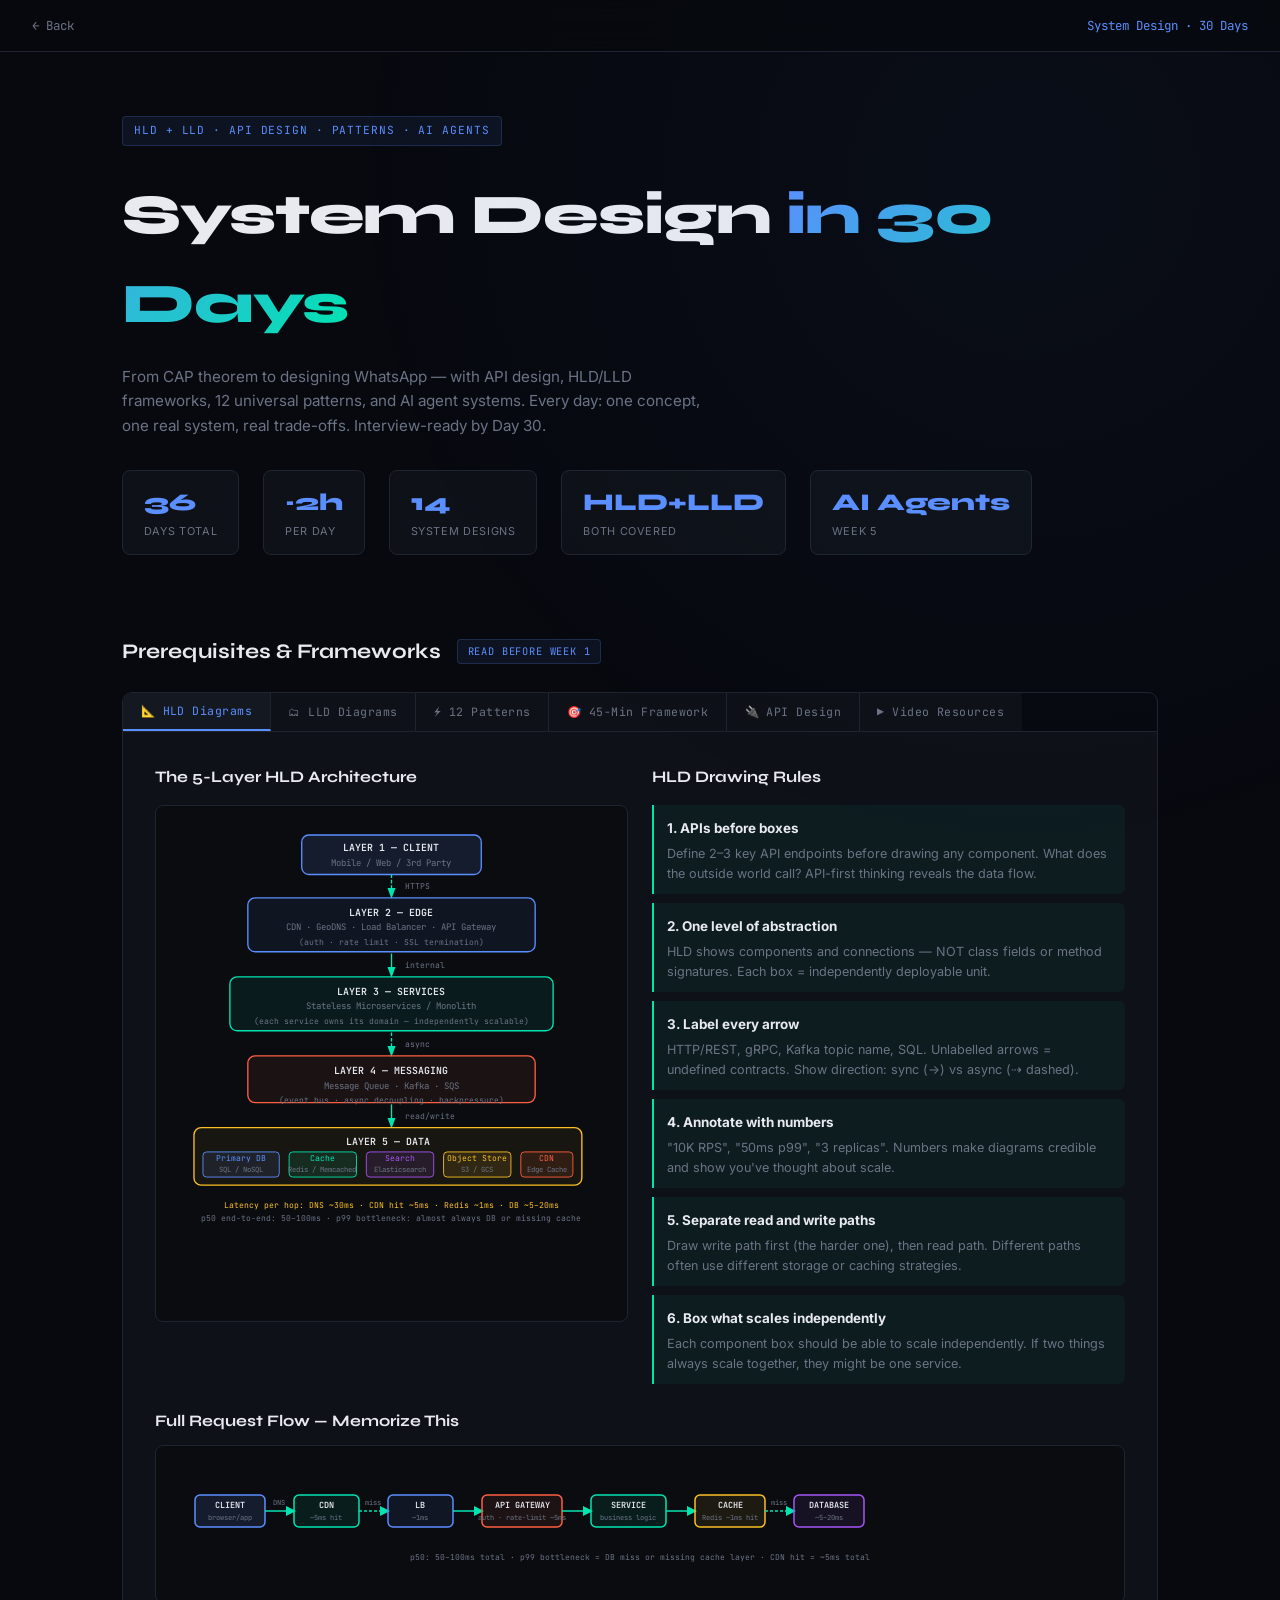
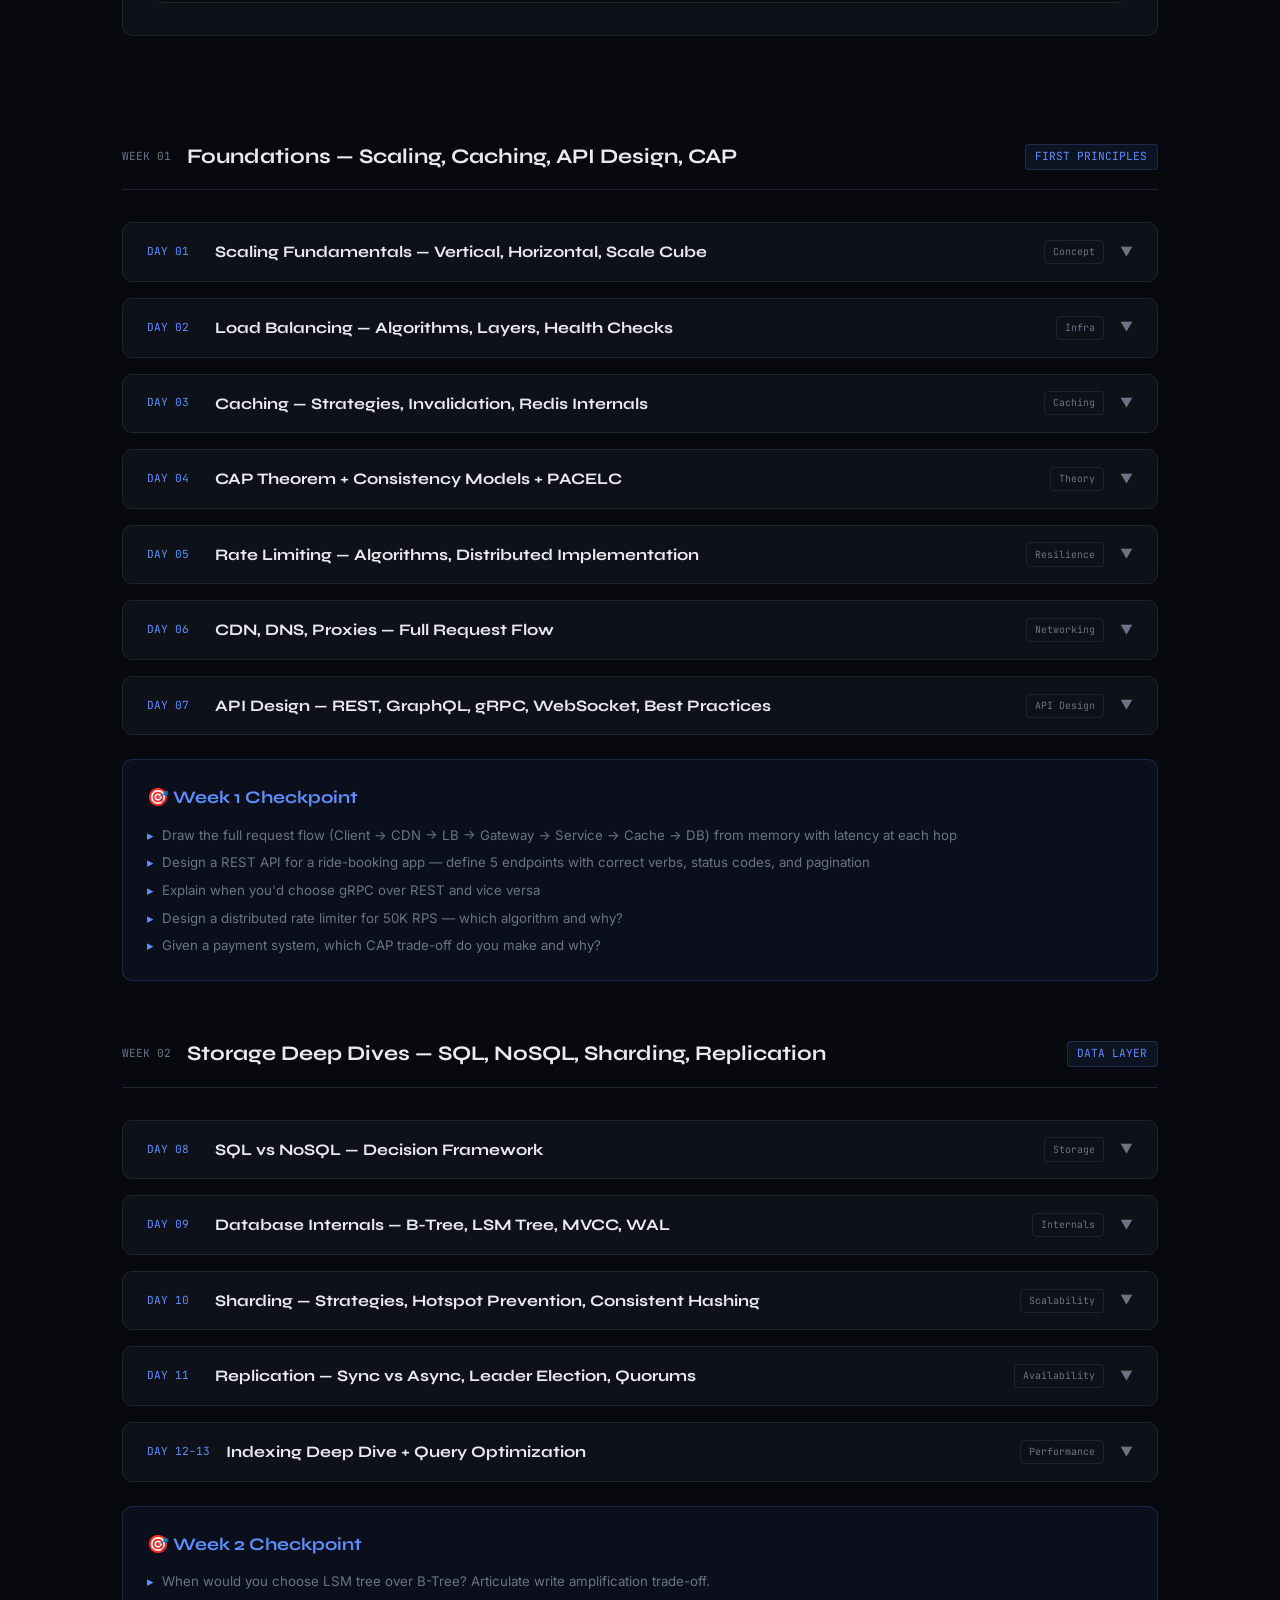
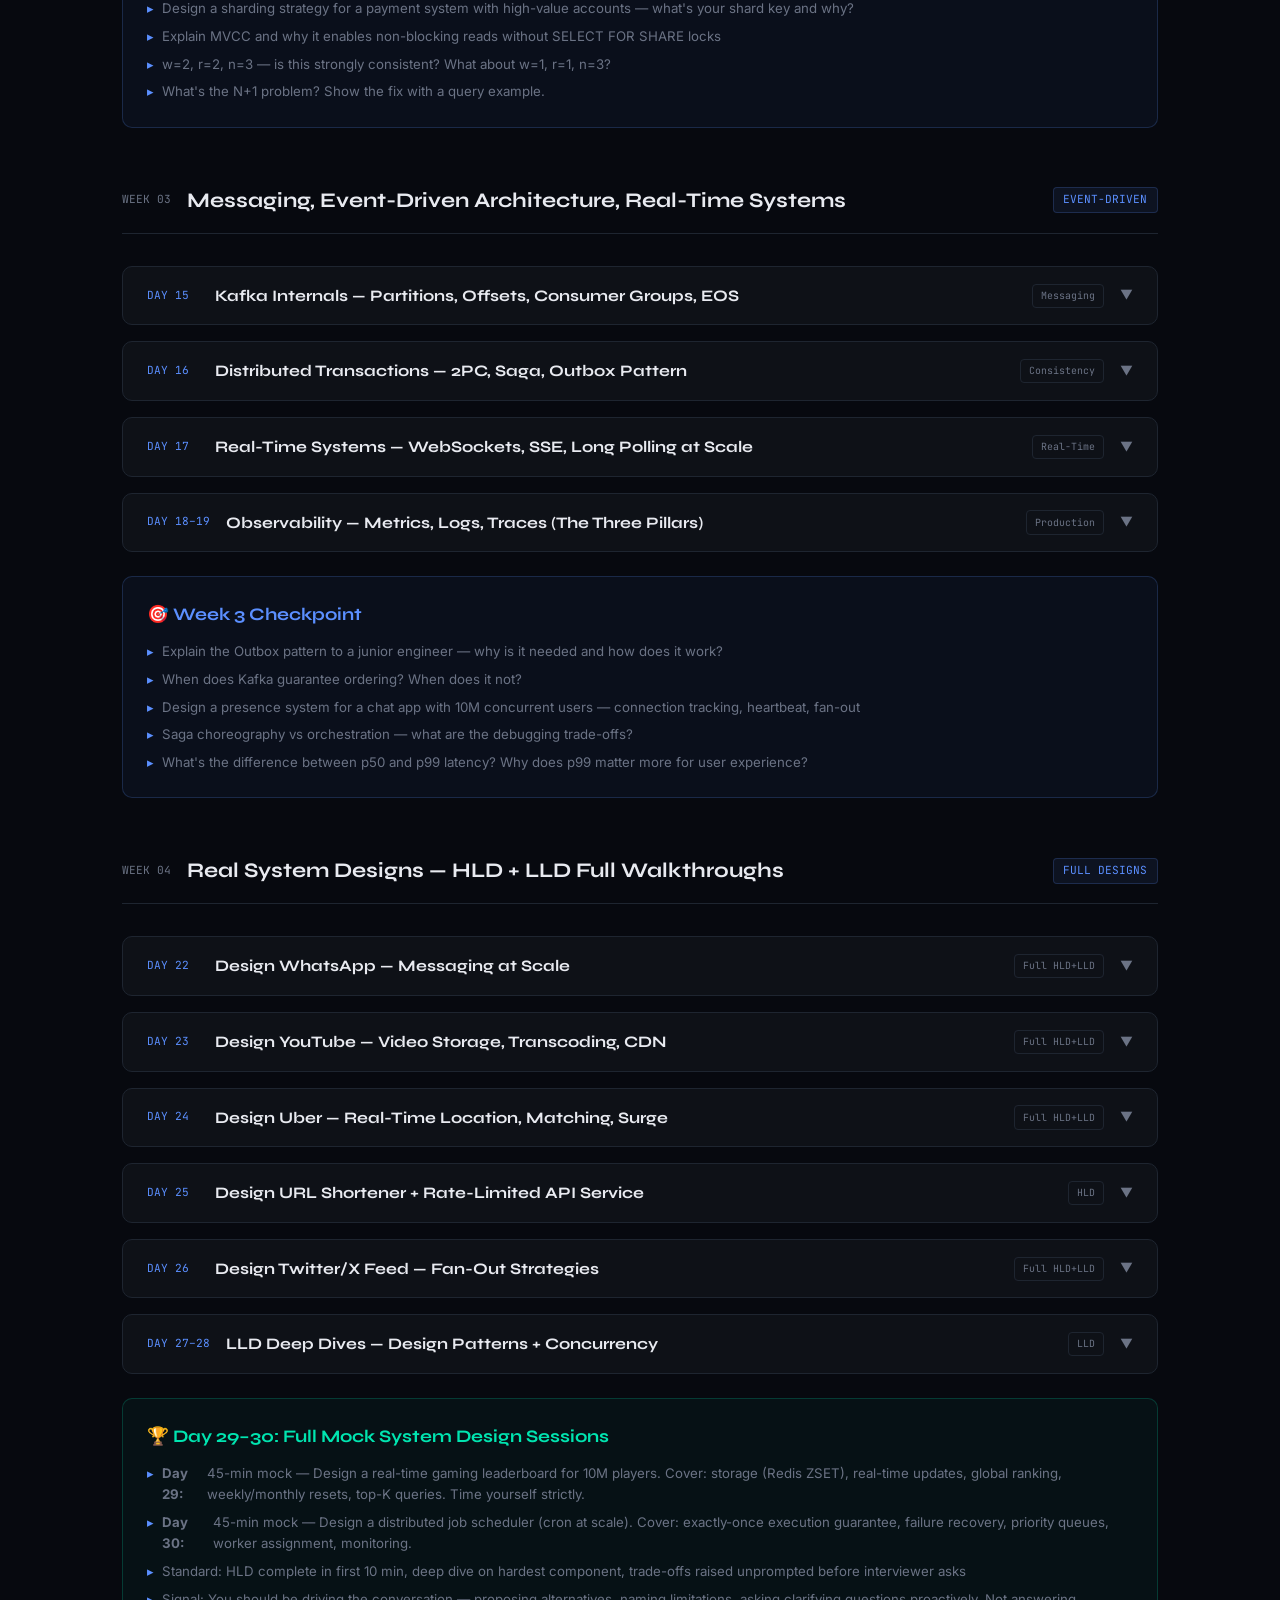
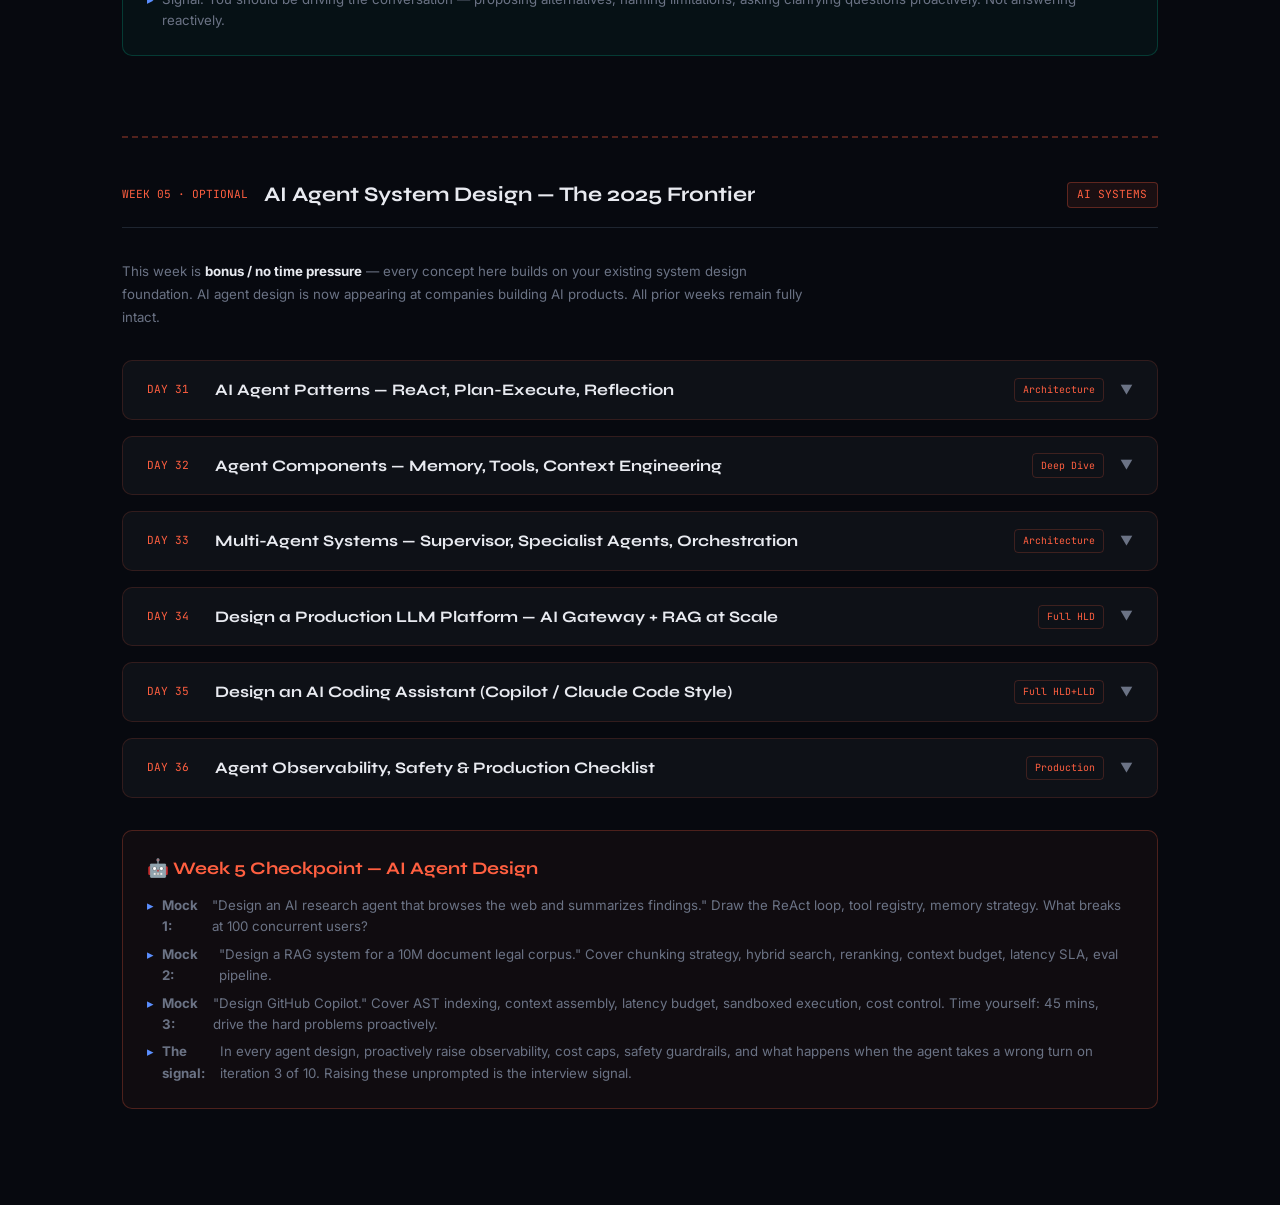
==== commit 851c16e5: "redesign: system-design prereqs into tabbed panel with SVG diagrams - Replaced flat sections with 6-" ====
--- a/system-design-30-day.html
+++ b/system-design-30-day.html
@@ -66,314 +66,690 @@
 </nav>
 
 <div class="hero">
-  <div class="tag">HLD + LLD · TRADE-OFFS FIRST · PATTERNS · AI AGENTS</div>
+  <div class="tag">HLD + LLD · API DESIGN · PATTERNS · AI AGENTS</div>
   <h1>System Design <span>in 30 Days</span></h1>
-  <p class="hero-desc">From CAP theorem to designing WhatsApp — and AI agent systems. Every day: one concept, one real system, the trade-offs a Staff engineer thinks about. Interview-ready by Day 30. Optional Week 5 adds the 2025 frontier: LLM platforms, RAG at scale, multi-agent orchestration.</p>
+  <p class="hero-desc">From CAP theorem to designing WhatsApp — with API design, HLD/LLD frameworks, 12 universal patterns, and AI agent systems. Every day: one concept, one real system, real trade-offs. Interview-ready by Day 30.</p>
   <div class="meta-row">
-    <div class="meta-box"><div class="val">30</div><div class="key">Days Total</div></div>
+    <div class="meta-box"><div class="val">36</div><div class="key">Days Total</div></div>
     <div class="meta-box"><div class="val">~2h</div><div class="key">Per Day</div></div>
     <div class="meta-box"><div class="val">14</div><div class="key">System Designs</div></div>
     <div class="meta-box"><div class="val">HLD+LLD</div><div class="key">Both Covered</div></div>
-    <div class="meta-box"><div class="val">AI Agents</div><div class="key">Week 4 Updated</div></div>
-  </div>
-</div>
-
-<!-- VIDEO RESOURCES -->
-<div style="max-width:1100px;margin:0 auto;padding:0 2rem 2rem;">
-  <div style="background:var(--surface);border:1px solid var(--border);border-radius:12px;padding:2rem;">
-    <div style="font-family:'JetBrains Mono',monospace;font-size:.65rem;color:var(--accent3);letter-spacing:.1em;text-transform:uppercase;margin-bottom:1.25rem;">▸ Best Video Resources — Watch These Specific Videos</div>
-    <div style="display:grid;grid-template-columns:repeat(auto-fill,minmax(280px,1fr));gap:1rem;">
-
-      <a href="https://www.youtube.com/watch?v=i7twT3x5yv8" target="_blank" style="text-decoration:none;background:var(--surface2);border:1px solid var(--border);border-radius:8px;padding:1rem;display:flex;flex-direction:column;gap:.4rem;transition:border-color .2s;" onmouseover="this.style.borderColor='var(--accent)'" onmouseout="this.style.borderColor='var(--border)'">
-        <div style="font-family:'JetBrains Mono',monospace;font-size:.7rem;color:var(--accent);">ByteByteGo · Alex Xu</div>
-        <div style="font-size:.82rem;color:var(--text);font-weight:500;">System Design Interview — Step By Step Guide</div>
-        <div style="font-size:.75rem;color:var(--muted);">The exact framework used in real interviews: requirements → estimation → HLD → deep dive → wrap-up. Watch this first before any specific design.</div>
-        <div style="font-family:'JetBrains Mono',monospace;font-size:.65rem;color:var(--accent3);margin-top:.25rem;">START HERE · 12 min ↗</div>
+    <div class="meta-box"><div class="val">AI Agents</div><div class="key">Week 5</div></div>
+  </div>
+</div>
+
+<!-- ═══════════════════════════════════════════════════════════════════
+     PREREQUISITES & FRAMEWORKS SECTION — Tabbed Panel
+════════════════════════════════════════════════════════════════════════ -->
+<style>
+  /* ── Tab System ── */
+  .prereq-wrapper{max-width:1100px;margin:0 auto;padding:0 2rem 3rem;}
+  .prereq-header{display:flex;align-items:center;gap:1rem;margin-bottom:1.5rem;}
+  .prereq-header h2{font-family:'Syne',sans-serif;font-size:1.3rem;font-weight:700;}
+  .prereq-badge{font-family:'JetBrains Mono',monospace;font-size:.65rem;background:rgba(91,143,255,0.08);border:1px solid rgba(91,143,255,0.2);color:var(--accent);padding:.2rem .6rem;border-radius:4px;letter-spacing:.08em;}
+  .tab-nav{display:flex;gap:0;border:1px solid var(--border);border-radius:10px 10px 0 0;overflow:hidden;flex-wrap:wrap;}
+  .tab-btn{font-family:'JetBrains Mono',monospace;font-size:.72rem;padding:.65rem 1.1rem;background:var(--surface);color:var(--muted);border:none;border-right:1px solid var(--border);cursor:pointer;transition:all .2s;letter-spacing:.04em;white-space:nowrap;}
+  .tab-btn:last-child{border-right:none;}
+  .tab-btn:hover{background:var(--surface2);color:var(--text);}
+  .tab-btn.active{background:var(--surface2);color:var(--accent);border-bottom:2px solid var(--accent);}
+  .tab-panel{display:none;border:1px solid var(--border);border-top:none;border-radius:0 0 10px 10px;background:var(--surface);padding:2rem;}
+  .tab-panel.active{display:block;}
+
+  /* ── Panel internals ── */
+  .panel-grid{display:grid;grid-template-columns:1fr 1fr;gap:1.5rem;}
+  .panel-grid.three{grid-template-columns:1fr 1fr 1fr;}
+  .panel-box{background:var(--surface2);border:1px solid var(--border);border-radius:8px;padding:1.25rem;}
+  .panel-box h4{font-family:'JetBrains Mono',monospace;font-size:.68rem;color:var(--accent);letter-spacing:.08em;text-transform:uppercase;margin-bottom:.9rem;}
+  .panel-box ul{list-style:none;display:flex;flex-direction:column;gap:.4rem;}
+  .panel-box li{font-size:.82rem;color:var(--muted);line-height:1.65;}
+  .panel-box li::before{content:'▸ ';color:var(--accent);font-size:.7rem;}
+  .panel-box strong{color:var(--text);}
+  .panel-box p{font-size:.82rem;color:var(--muted);line-height:1.7;}
+
+  /* ── Flow diagram ── */
+  .flow-diagram{background:rgba(0,0,0,0.45);border:1px solid var(--border);border-radius:8px;padding:1.25rem;font-family:'JetBrains Mono',monospace;font-size:.73rem;color:#94a3b8;line-height:1.95;overflow-x:auto;white-space:pre;}
+  .flow-diagram .hl{color:var(--accent3);}
+  .flow-diagram .hl2{color:var(--accent);}
+  .flow-diagram .hl3{color:#fbbf24;}
+
+  /* ── SVG diagrams ── */
+  .svg-wrap{background:rgba(0,0,0,0.3);border:1px solid var(--border);border-radius:8px;padding:1.25rem;text-align:center;}
+  .svg-wrap svg{max-width:100%;height:auto;}
+
+  /* ── Pattern cards ── */
+  .pattern-grid{display:grid;grid-template-columns:repeat(auto-fill,minmax(310px,1fr));gap:1rem;}
+  .pattern-card{background:var(--surface2);border:1px solid var(--border);border-radius:8px;padding:1rem;}
+  .pattern-num{font-family:'JetBrains Mono',monospace;font-size:.65rem;color:var(--accent);margin-bottom:.35rem;}
+  .pattern-name{font-size:.88rem;font-weight:600;color:var(--text);margin-bottom:.35rem;}
+  .pattern-desc{font-size:.78rem;color:var(--muted);line-height:1.6;margin-bottom:.4rem;}
+  .pattern-use{font-size:.72rem;color:var(--accent3);font-family:'JetBrains Mono',monospace;}
+
+  /* ── Timeline steps ── */
+  .timeline-steps{display:flex;flex-direction:column;gap:.75rem;}
+  .tstep{display:flex;gap:1rem;align-items:flex-start;}
+  .tstep-badge{font-family:'JetBrains Mono',monospace;font-size:.7rem;color:#fbbf24;background:rgba(251,191,36,0.08);border:1px solid rgba(251,191,36,0.2);border-radius:4px;padding:.2rem .55rem;white-space:nowrap;margin-top:.1rem;flex-shrink:0;}
+  .tstep-body strong{font-size:.85rem;color:var(--text);display:block;margin-bottom:.2rem;}
+  .tstep-body p{font-size:.8rem;color:var(--muted);line-height:1.6;}
+
+  /* ── Video cards ── */
+  .video-grid{display:grid;grid-template-columns:repeat(auto-fill,minmax(280px,1fr));gap:1rem;}
+  .video-card{background:var(--surface2);border:1px solid var(--border);border-radius:8px;padding:1rem;text-decoration:none;display:flex;flex-direction:column;gap:.35rem;transition:border-color .2s;}
+  .video-card:hover{border-color:var(--accent);}
+  .video-ch{font-family:'JetBrains Mono',monospace;font-size:.68rem;color:var(--accent);}
+  .video-title{font-size:.84rem;font-weight:500;color:var(--text);}
+  .video-desc{font-size:.75rem;color:var(--muted);line-height:1.5;flex:1;}
+  .video-tag{font-family:'JetBrains Mono',monospace;font-size:.65rem;color:var(--accent3);margin-top:.2rem;}
+
+  /* ── Decision table ── */
+  .decision-table{width:100%;border-collapse:collapse;font-size:.8rem;}
+  .decision-table th{background:rgba(91,143,255,0.08);color:var(--accent);font-family:'JetBrains Mono',monospace;font-size:.67rem;padding:.55rem .75rem;text-align:left;border-bottom:1px solid var(--border);}
+  .decision-table td{padding:.5rem .75rem;border-bottom:1px solid rgba(30,37,48,0.5);color:var(--muted);vertical-align:top;}
+  .decision-table td:first-child{color:var(--text);font-weight:500;}
+  .decision-table tr:last-child td{border-bottom:none;}
+
+  @media(max-width:768px){.panel-grid,.panel-grid.three{grid-template-columns:1fr;}.tab-btn{font-size:.65rem;padding:.55rem .75rem;}}
+</style>
+
+<div class="prereq-wrapper">
+  <div class="prereq-header">
+    <h2>Prerequisites & Frameworks</h2>
+    <span class="prereq-badge">READ BEFORE WEEK 1</span>
+  </div>
+
+  <div class="tab-nav">
+    <button class="tab-btn active" onclick="switchTab(this,'tab-hld')">📐 HLD Diagrams</button>
+    <button class="tab-btn" onclick="switchTab(this,'tab-lld')">🗂 LLD Diagrams</button>
+    <button class="tab-btn" onclick="switchTab(this,'tab-patterns')">⚡ 12 Patterns</button>
+    <button class="tab-btn" onclick="switchTab(this,'tab-approach')">🎯 45-Min Framework</button>
+    <button class="tab-btn" onclick="switchTab(this,'tab-api')">🔌 API Design</button>
+    <button class="tab-btn" onclick="switchTab(this,'tab-videos')">▶ Video Resources</button>
+  </div>
+
+  <!-- ══════════════ TAB 1: HLD ══════════════ -->
+  <div class="tab-panel active" id="tab-hld">
+    <div class="panel-grid" style="margin-bottom:1.5rem;">
+      <div>
+        <h3 style="font-family:'Syne',sans-serif;font-size:1rem;font-weight:700;margin-bottom:1rem;">The 5-Layer HLD Architecture</h3>
+        <!-- SVG HLD Flow Diagram -->
+        <div class="svg-wrap">
+          <svg viewBox="0 0 480 520" xmlns="http://www.w3.org/2000/svg" style="width:100%;max-width:460px;">
+            <defs>
+              <marker id="arrow" markerWidth="8" markerHeight="8" refX="6" refY="3" orient="auto">
+                <path d="M0,0 L0,6 L8,3 z" fill="#00e5b0"/>
+              </marker>
+              <marker id="arrow2" markerWidth="8" markerHeight="8" refX="6" refY="3" orient="auto">
+                <path d="M0,0 L0,6 L8,3 z" fill="#5b8fff"/>
+              </marker>
+            </defs>
+            <!-- Layer 1: Client -->
+            <rect x="140" y="10" width="200" height="44" rx="8" fill="rgba(91,143,255,0.12)" stroke="#5b8fff" stroke-width="1.5"/>
+            <text x="240" y="28" text-anchor="middle" fill="#e8eaf0" font-family="'JetBrains Mono',monospace" font-size="11" font-weight="600">LAYER 1 — CLIENT</text>
+            <text x="240" y="44" text-anchor="middle" fill="#6b7385" font-family="'JetBrains Mono',monospace" font-size="10">Mobile / Web / 3rd Party</text>
+            <!-- Arrow 1 -->
+            <line x1="240" y1="54" x2="240" y2="78" stroke="#00e5b0" stroke-width="1.5" marker-end="url(#arrow)" stroke-dasharray="4,2"/>
+            <text x="255" y="70" fill="#6b7385" font-family="'JetBrains Mono',monospace" font-size="9">HTTPS</text>
+            <!-- Layer 2: Edge -->
+            <rect x="80" y="80" width="320" height="60" rx="8" fill="rgba(91,143,255,0.07)" stroke="#5b8fff" stroke-width="1.5"/>
+            <text x="240" y="100" text-anchor="middle" fill="#e8eaf0" font-family="'JetBrains Mono',monospace" font-size="11" font-weight="600">LAYER 2 — EDGE</text>
+            <text x="240" y="116" text-anchor="middle" fill="#6b7385" font-family="'JetBrains Mono',monospace" font-size="10">CDN · GeoDNS · Load Balancer · API Gateway</text>
+            <text x="240" y="132" text-anchor="middle" fill="#6b7385" font-family="'JetBrains Mono',monospace" font-size="9">(auth · rate limit · SSL termination)</text>
+            <!-- Arrow 2 -->
+            <line x1="240" y1="142" x2="240" y2="166" stroke="#00e5b0" stroke-width="1.5" marker-end="url(#arrow)"/>
+            <text x="255" y="158" fill="#6b7385" font-family="'JetBrains Mono',monospace" font-size="9">internal</text>
+            <!-- Layer 3: Services -->
+            <rect x="60" y="168" width="360" height="60" rx="8" fill="rgba(0,229,176,0.07)" stroke="#00e5b0" stroke-width="1.5"/>
+            <text x="240" y="188" text-anchor="middle" fill="#e8eaf0" font-family="'JetBrains Mono',monospace" font-size="11" font-weight="600">LAYER 3 — SERVICES</text>
+            <text x="240" y="204" text-anchor="middle" fill="#6b7385" font-family="'JetBrains Mono',monospace" font-size="10">Stateless Microservices / Monolith</text>
+            <text x="240" y="220" text-anchor="middle" fill="#6b7385" font-family="'JetBrains Mono',monospace" font-size="9">(each service owns its domain — independently scalable)</text>
+            <!-- Arrow 3 -->
+            <line x1="240" y1="230" x2="240" y2="254" stroke="#00e5b0" stroke-width="1.5" marker-end="url(#arrow)" stroke-dasharray="4,2"/>
+            <text x="255" y="246" fill="#6b7385" font-family="'JetBrains Mono',monospace" font-size="9">async</text>
+            <!-- Layer 4: Messaging -->
+            <rect x="80" y="256" width="320" height="52" rx="8" fill="rgba(255,95,64,0.07)" stroke="#ff5f40" stroke-width="1.5"/>
+            <text x="240" y="276" text-anchor="middle" fill="#e8eaf0" font-family="'JetBrains Mono',monospace" font-size="11" font-weight="600">LAYER 4 — MESSAGING</text>
+            <text x="240" y="293" text-anchor="middle" fill="#6b7385" font-family="'JetBrains Mono',monospace" font-size="10">Message Queue · Kafka · SQS</text>
+            <text x="240" y="308" text-anchor="middle" fill="#6b7385" font-family="'JetBrains Mono',monospace" font-size="9">(event bus · async decoupling · backpressure)</text>
+            <!-- Arrow 4 -->
+            <line x1="240" y1="310" x2="240" y2="334" stroke="#00e5b0" stroke-width="1.5" marker-end="url(#arrow)"/>
+            <text x="255" y="326" fill="#6b7385" font-family="'JetBrains Mono',monospace" font-size="9">read/write</text>
+            <!-- Layer 5: Data — split boxes -->
+            <rect x="20" y="336" width="432" height="64" rx="8" fill="rgba(251,191,36,0.06)" stroke="#fbbf24" stroke-width="1.5"/>
+            <text x="236" y="355" text-anchor="middle" fill="#e8eaf0" font-family="'JetBrains Mono',monospace" font-size="11" font-weight="600">LAYER 5 — DATA</text>
+            <!-- Data boxes -->
+            <rect x="30" y="363" width="85" height="28" rx="4" fill="rgba(91,143,255,0.1)" stroke="#5b8fff" stroke-width="1"/>
+            <text x="72" y="373" text-anchor="middle" fill="#5b8fff" font-family="'JetBrains Mono',monospace" font-size="9">Primary DB</text>
+            <text x="72" y="385" text-anchor="middle" fill="#6b7385" font-family="'JetBrains Mono',monospace" font-size="8">SQL / NoSQL</text>
+            <rect x="126" y="363" width="75" height="28" rx="4" fill="rgba(0,229,176,0.1)" stroke="#00e5b0" stroke-width="1"/>
+            <text x="163" y="373" text-anchor="middle" fill="#00e5b0" font-family="'JetBrains Mono',monospace" font-size="9">Cache</text>
+            <text x="163" y="385" text-anchor="middle" fill="#6b7385" font-family="'JetBrains Mono',monospace" font-size="8">Redis / Memcached</text>
+            <rect x="212" y="363" width="75" height="28" rx="4" fill="rgba(168,85,247,0.1)" stroke="#a855f7" stroke-width="1"/>
+            <text x="249" y="373" text-anchor="middle" fill="#a855f7" font-family="'JetBrains Mono',monospace" font-size="9">Search</text>
+            <text x="249" y="385" text-anchor="middle" fill="#6b7385" font-family="'JetBrains Mono',monospace" font-size="8">Elasticsearch</text>
+            <rect x="298" y="363" width="75" height="28" rx="4" fill="rgba(251,191,36,0.1)" stroke="#fbbf24" stroke-width="1"/>
+            <text x="335" y="373" text-anchor="middle" fill="#fbbf24" font-family="'JetBrains Mono',monospace" font-size="9">Object Store</text>
+            <text x="335" y="385" text-anchor="middle" fill="#6b7385" font-family="'JetBrains Mono',monospace" font-size="8">S3 / GCS</text>
+            <rect x="384" y="363" width="58" height="28" rx="4" fill="rgba(255,95,64,0.1)" stroke="#ff5f40" stroke-width="1"/>
+            <text x="413" y="373" text-anchor="middle" fill="#ff5f40" font-family="'JetBrains Mono',monospace" font-size="9">CDN</text>
+            <text x="413" y="385" text-anchor="middle" fill="#6b7385" font-family="'JetBrains Mono',monospace" font-size="8">Edge Cache</text>
+            <!-- Latency annotations -->
+            <text x="240" y="425" text-anchor="middle" fill="#fbbf24" font-family="'JetBrains Mono',monospace" font-size="9">Latency per hop: DNS ~30ms · CDN hit ~5ms · Redis ~1ms · DB ~5–20ms</text>
+            <text x="240" y="440" text-anchor="middle" fill="#6b7385" font-family="'JetBrains Mono',monospace" font-size="9">p50 end-to-end: 50–100ms · p99 bottleneck: almost always DB or missing cache</text>
+          </svg>
+        </div>
+      </div>
+      <div>
+        <h3 style="font-family:'Syne',sans-serif;font-size:1rem;font-weight:700;margin-bottom:1rem;">HLD Drawing Rules</h3>
+        <div style="display:flex;flex-direction:column;gap:.6rem;">
+          <div style="padding:.6rem .8rem;background:rgba(0,229,176,0.05);border-left:2px solid var(--accent3);border-radius:0 6px 6px 0;">
+            <strong style="color:var(--text);font-size:.84rem;">1. APIs before boxes</strong>
+            <p style="font-size:.79rem;color:var(--muted);margin-top:.2rem;">Define 2–3 key API endpoints before drawing any component. What does the outside world call? API-first thinking reveals the data flow.</p>
+          </div>
+          <div style="padding:.6rem .8rem;background:rgba(0,229,176,0.05);border-left:2px solid var(--accent3);border-radius:0 6px 6px 0;">
+            <strong style="color:var(--text);font-size:.84rem;">2. One level of abstraction</strong>
+            <p style="font-size:.79rem;color:var(--muted);margin-top:.2rem;">HLD shows components and connections — NOT class fields or method signatures. Each box = independently deployable unit.</p>
+          </div>
+          <div style="padding:.6rem .8rem;background:rgba(0,229,176,0.05);border-left:2px solid var(--accent3);border-radius:0 6px 6px 0;">
+            <strong style="color:var(--text);font-size:.84rem;">3. Label every arrow</strong>
+            <p style="font-size:.79rem;color:var(--muted);margin-top:.2rem;">HTTP/REST, gRPC, Kafka topic name, SQL. Unlabelled arrows = undefined contracts. Show direction: sync (→) vs async (⇢ dashed).</p>
+          </div>
+          <div style="padding:.6rem .8rem;background:rgba(0,229,176,0.05);border-left:2px solid var(--accent3);border-radius:0 6px 6px 0;">
+            <strong style="color:var(--text);font-size:.84rem;">4. Annotate with numbers</strong>
+            <p style="font-size:.79rem;color:var(--muted);margin-top:.2rem;">"10K RPS", "50ms p99", "3 replicas". Numbers make diagrams credible and show you've thought about scale.</p>
+          </div>
+          <div style="padding:.6rem .8rem;background:rgba(0,229,176,0.05);border-left:2px solid var(--accent3);border-radius:0 6px 6px 0;">
+            <strong style="color:var(--text);font-size:.84rem;">5. Separate read and write paths</strong>
+            <p style="font-size:.79rem;color:var(--muted);margin-top:.2rem;">Draw write path first (the harder one), then read path. Different paths often use different storage or caching strategies.</p>
+          </div>
+          <div style="padding:.6rem .8rem;background:rgba(0,229,176,0.05);border-left:2px solid var(--accent3);border-radius:0 6px 6px 0;">
+            <strong style="color:var(--text);font-size:.84rem;">6. Box what scales independently</strong>
+            <p style="font-size:.79rem;color:var(--muted);margin-top:.2rem;">Each component box should be able to scale independently. If two things always scale together, they might be one service.</p>
+          </div>
+        </div>
+      </div>
+    </div>
+
+    <!-- Full request flow diagram -->
+    <h3 style="font-family:'Syne',sans-serif;font-size:1rem;font-weight:700;margin-bottom:.75rem;">Full Request Flow — Memorize This</h3>
+    <div class="svg-wrap" style="padding:1.5rem;">
+      <svg viewBox="0 0 900 100" xmlns="http://www.w3.org/2000/svg" style="width:100%;max-width:900px;">
+        <defs>
+          <marker id="arrowH" markerWidth="7" markerHeight="7" refX="5" refY="3.5" orient="auto">
+            <path d="M0,0 L7,3.5 L0,7 z" fill="#00e5b0"/>
+          </marker>
+        </defs>
+        <!-- Boxes -->
+        <rect x="5" y="25" width="70" height="32" rx="5" fill="rgba(91,143,255,0.12)" stroke="#5b8fff" stroke-width="1.5"/>
+        <text x="40" y="38" text-anchor="middle" fill="#e8eaf0" font-family="'JetBrains Mono',monospace" font-size="8.5" font-weight="600">CLIENT</text>
+        <text x="40" y="50" text-anchor="middle" fill="#6b7385" font-family="'JetBrains Mono',monospace" font-size="7">browser/app</text>
+
+        <line x1="75" y1="41" x2="103" y2="41" stroke="#00e5b0" stroke-width="1.5" marker-end="url(#arrowH)"/>
+        <text x="89" y="35" text-anchor="middle" fill="#6b7385" font-family="'JetBrains Mono',monospace" font-size="7">DNS</text>
+
+        <rect x="104" y="25" width="65" height="32" rx="5" fill="rgba(0,229,176,0.08)" stroke="#00e5b0" stroke-width="1.5"/>
+        <text x="136" y="38" text-anchor="middle" fill="#e8eaf0" font-family="'JetBrains Mono',monospace" font-size="8.5" font-weight="600">CDN</text>
+        <text x="136" y="50" text-anchor="middle" fill="#6b7385" font-family="'JetBrains Mono',monospace" font-size="7">~5ms hit</text>
+
+        <line x1="169" y1="41" x2="197" y2="41" stroke="#00e5b0" stroke-width="1.5" marker-end="url(#arrowH)" stroke-dasharray="3,2"/>
+        <text x="183" y="35" text-anchor="middle" fill="#6b7385" font-family="'JetBrains Mono',monospace" font-size="7">miss</text>
+
+        <rect x="198" y="25" width="65" height="32" rx="5" fill="rgba(91,143,255,0.08)" stroke="#5b8fff" stroke-width="1.5"/>
+        <text x="230" y="38" text-anchor="middle" fill="#e8eaf0" font-family="'JetBrains Mono',monospace" font-size="8.5" font-weight="600">LB</text>
+        <text x="230" y="50" text-anchor="middle" fill="#6b7385" font-family="'JetBrains Mono',monospace" font-size="7">~1ms</text>
+
+        <line x1="263" y1="41" x2="291" y2="41" stroke="#00e5b0" stroke-width="1.5" marker-end="url(#arrowH)"/>
+
+        <rect x="292" y="25" width="80" height="32" rx="5" fill="rgba(255,95,64,0.08)" stroke="#ff5f40" stroke-width="1.5"/>
+        <text x="332" y="38" text-anchor="middle" fill="#e8eaf0" font-family="'JetBrains Mono',monospace" font-size="8.5" font-weight="600">API GATEWAY</text>
+        <text x="332" y="50" text-anchor="middle" fill="#6b7385" font-family="'JetBrains Mono',monospace" font-size="7">auth · rate-limit ~5ms</text>
+
+        <line x1="372" y1="41" x2="400" y2="41" stroke="#00e5b0" stroke-width="1.5" marker-end="url(#arrowH)"/>
+
+        <rect x="401" y="25" width="75" height="32" rx="5" fill="rgba(0,229,176,0.08)" stroke="#00e5b0" stroke-width="1.5"/>
+        <text x="438" y="38" text-anchor="middle" fill="#e8eaf0" font-family="'JetBrains Mono',monospace" font-size="8.5" font-weight="600">SERVICE</text>
+        <text x="438" y="50" text-anchor="middle" fill="#6b7385" font-family="'JetBrains Mono',monospace" font-size="7">business logic</text>
+
+        <line x1="476" y1="41" x2="504" y2="41" stroke="#00e5b0" stroke-width="1.5" marker-end="url(#arrowH)"/>
+
+        <rect x="505" y="25" width="70" height="32" rx="5" fill="rgba(251,191,36,0.08)" stroke="#fbbf24" stroke-width="1.5"/>
+        <text x="540" y="38" text-anchor="middle" fill="#e8eaf0" font-family="'JetBrains Mono',monospace" font-size="8.5" font-weight="600">CACHE</text>
+        <text x="540" y="50" text-anchor="middle" fill="#6b7385" font-family="'JetBrains Mono',monospace" font-size="7">Redis ~1ms hit</text>
+
+        <line x1="575" y1="41" x2="603" y2="41" stroke="#00e5b0" stroke-width="1.5" marker-end="url(#arrowH)" stroke-dasharray="3,2"/>
+        <text x="589" y="35" text-anchor="middle" fill="#6b7385" font-family="'JetBrains Mono',monospace" font-size="7">miss</text>
+
+        <rect x="604" y="25" width="70" height="32" rx="5" fill="rgba(168,85,247,0.08)" stroke="#a855f7" stroke-width="1.5"/>
+        <text x="639" y="38" text-anchor="middle" fill="#e8eaf0" font-family="'JetBrains Mono',monospace" font-size="8.5" font-weight="600">DATABASE</text>
+        <text x="639" y="50" text-anchor="middle" fill="#6b7385" font-family="'JetBrains Mono',monospace" font-size="7">~5–20ms</text>
+
+        <!-- Labels below -->
+        <text x="450" y="90" text-anchor="middle" fill="#6b7385" font-family="'JetBrains Mono',monospace" font-size="8">p50: 50–100ms total  ·  p99 bottleneck = DB miss or missing cache layer  ·  CDN hit = ~5ms total</text>
+      </svg>
+    </div>
+  </div>
+
+  <!-- ══════════════ TAB 2: LLD ══════════════ -->
+  <div class="tab-panel" id="tab-lld">
+    <div class="panel-grid" style="margin-bottom:1.5rem;">
+      <div>
+        <h3 style="font-family:'Syne',sans-serif;font-size:1rem;font-weight:700;margin-bottom:1rem;">LLD = Entities + Relationships + State + Concurrency</h3>
+        <div class="flow-diagram"><span class="hl2">// Example LLD: Ride Booking (Uber)</span>
+
+<span class="hl">[ ENTITIES ]</span>
+
+┌─────────────────┐        ┌─────────────────┐
+│     Rider        │        │     Driver       │
+├─────────────────┤        ├─────────────────┤
+│ id: UUID  (PK)  │        │ id: UUID  (PK)  │
+│ name: String    │        │ name: String    │
+│ phone: String   │        │ location: GeoPoint│
+│ rating: Float   │        │ rating: Float   │
+│ created_at: TS  │        │ vehicle: FK     │
+└────────┬────────┘        └────────┬────────┘
+         │ creates                  │ accepts
+         ▼                          ▼
+    ┌─────────────────────────────────┐
+    │              Ride               │
+    ├─────────────────────────────────┤
+    │ id: UUID           (PK)        │
+    │ rider_id: UUID     (FK→Rider)  │
+    │ driver_id: UUID    (FK→Driver) │
+    │ status: ENUM  ←── state machine│
+    │ pickup: GeoPoint               │
+    │ dropoff: GeoPoint              │
+    │ fare: Decimal                  │
+    │ version: Int  ←── optimistic   │
+    │ created_at: Timestamp          │
+    └─────────────────────────────────┘
+
+<span class="hl">[ STATE MACHINE — Ride.status ]</span>
+
+ REQUESTED ──accept──▶ MATCHED ──pickup──▶ IN_PROGRESS
+     │                                           │
+   cancel                                     complete
+     │                                           │
+     ▼                                           ▼
+ CANCELLED                                  COMPLETED
+
+<span class="hl">[ DESIGN PATTERNS USED ]</span>
+Strategy:  PricingStrategy { standardFare(), surgeFare() }
+Factory:   VehicleFactory.create(type) → Car | Bike | Truck
+Observer:  RideStatusBoard.onStatusChange(ride)
+State:     Ride itself implements state transitions</div>
+      </div>
+      <div>
+        <h3 style="font-family:'Syne',sans-serif;font-size:1rem;font-weight:700;margin-bottom:1rem;">LLD Drawing Rules</h3>
+        <div style="display:flex;flex-direction:column;gap:.6rem;">
+          <div style="padding:.6rem .8rem;background:rgba(255,95,64,0.05);border-left:2px solid var(--accent2);border-radius:0 6px 6px 0;">
+            <strong style="color:var(--text);font-size:.84rem;">1. Entities first (nouns)</strong>
+            <p style="font-size:.79rem;color:var(--muted);margin-top:.2rem;">Identify nouns in the problem: User, Order, Product, Ride. Each noun → a class + a DB table. List fields with types and PKs.</p>
+          </div>
+          <div style="padding:.6rem .8rem;background:rgba(255,95,64,0.05);border-left:2px solid var(--accent2);border-radius:0 6px 6px 0;">
+            <strong style="color:var(--text);font-size:.84rem;">2. Relationships with cardinality</strong>
+            <p style="font-size:.79rem;color:var(--muted);margin-top:.2rem;">Label every relationship: 1:1, 1:N, M:N. M:N needs a junction table. Show foreign keys.</p>
+          </div>
+          <div style="padding:.6rem .8rem;background:rgba(255,95,64,0.05);border-left:2px solid var(--accent2);border-radius:0 6px 6px 0;">
+            <strong style="color:var(--text);font-size:.84rem;">3. State machines for status fields</strong>
+            <p style="font-size:.79rem;color:var(--muted);margin-top:.2rem;">Any entity with a status field needs a state diagram. Show valid transitions and which events trigger them.</p>
+          </div>
+          <div style="padding:.6rem .8rem;background:rgba(255,95,64,0.05);border-left:2px solid var(--accent2);border-radius:0 6px 6px 0;">
+            <strong style="color:var(--text);font-size:.84rem;">4. Indexes — which queries does this serve?</strong>
+            <p style="font-size:.79rem;color:var(--muted);margin-top:.2rem;">For each query pattern, show the index: <code>rides_by_rider (rider_id, created_at DESC)</code>. Missing index = table scan at scale.</p>
+          </div>
+          <div style="padding:.6rem .8rem;background:rgba(255,95,64,0.05);border-left:2px solid var(--accent2);border-radius:0 6px 6px 0;">
+            <strong style="color:var(--text);font-size:.84rem;">5. Name the design patterns</strong>
+            <p style="font-size:.79rem;color:var(--muted);margin-top:.2rem;">Call out Strategy, Observer, Factory, State. Names show architectural literacy and prevent over-explanation.</p>
+          </div>
+          <div style="padding:.6rem .8rem;background:rgba(255,95,64,0.05);border-left:2px solid var(--accent2);border-radius:0 6px 6px 0;">
+            <strong style="color:var(--text);font-size:.84rem;">6. Address concurrency explicitly</strong>
+            <p style="font-size:.79rem;color:var(--muted);margin-top:.2rem;">Where can race conditions occur? Show the fix: optimistic locking (version field + CAS), pessimistic locking (SELECT FOR UPDATE), or distributed lock (Redis SETNX). This is the senior/staff differentiator in LLD rounds.</p>
+          </div>
+        </div>
+        <!-- Common LLD design patterns mini table -->
+        <div class="panel-box" style="margin-top:1rem;">
+          <h4>Common LLD Design Patterns</h4>
+          <table class="decision-table">
+            <tr><th>Pattern</th><th>Use When</th><th>Example</th></tr>
+            <tr><td>Strategy</td><td>Multiple interchangeable algorithms</td><td>PricingStrategy, SortStrategy</td></tr>
+            <tr><td>Observer</td><td>State change must notify multiple subscribers</td><td>OrderStatus → notify email/SMS/push</td></tr>
+            <tr><td>Factory</td><td>Create objects without specifying concrete class</td><td>NotificationFactory.create(type)</td></tr>
+            <tr><td>Singleton</td><td>Exactly one instance needed globally</td><td>DB connection pool, config</td></tr>
+            <tr><td>Decorator</td><td>Add behaviour without subclassing</td><td>LoggingCoffee wraps SimpleCoffee</td></tr>
+            <tr><td>Repository</td><td>Abstract data access layer</td><td>UserRepository.findById()</td></tr>
+          </table>
+        </div>
+      </div>
+    </div>
+  </div>
+
+  <!-- ══════════════ TAB 3: 12 PATTERNS ══════════════ -->
+  <div class="tab-panel" id="tab-patterns">
+    <p style="font-size:.84rem;color:var(--muted);margin-bottom:1.25rem;line-height:1.7;">Every system design question maps to one or more of these 12 patterns. Identify the pattern first — then fill in the specifics. Knowing the pattern unlocks the right trade-offs automatically.</p>
+    <div class="pattern-grid">
+      <div class="pattern-card">
+        <div class="pattern-num">PATTERN 01 · READ HEAVY</div>
+        <div class="pattern-name">Cache-Aside + Read Replicas</div>
+        <div class="pattern-desc">App checks Redis first → miss → read DB → populate cache. Add read replicas to fanout query load. Key question: what's the invalidation strategy?</div>
+        <div class="pattern-use">→ Social feeds · Product pages · YouTube view counts</div>
+      </div>
+      <div class="pattern-card">
+        <div class="pattern-num">PATTERN 02 · WRITE HEAVY</div>
+        <div class="pattern-name">Write-Ahead Queue + Async Workers</div>
+        <div class="pattern-desc">Writes go to Kafka/SQS first, workers process async. Decouples ingestion from processing. Backpressure = queue depth. Key: exactly-once semantics?</div>
+        <div class="pattern-use">→ Analytics events · IoT telemetry · Email queue · Logs</div>
+      </div>
+      <div class="pattern-card">
+        <div class="pattern-num">PATTERN 03 · REAL-TIME</div>
+        <div class="pattern-name">WebSocket + Pub-Sub Backend</div>
+        <div class="pattern-desc">Clients hold persistent WebSocket connections. Backend pub-sub (Redis/Kafka) fans out to all connection servers. Key: reconnect + replay from offset.</div>
+        <div class="pattern-use">→ Chat · Live scores · Collaborative editing · Dashboards</div>
+      </div>
+      <div class="pattern-card">
+        <div class="pattern-num">PATTERN 04 · GLOBAL SCALE</div>
+        <div class="pattern-name">CDN + GeoDNS + Edge Caching</div>
+        <div class="pattern-desc">Static assets from CDN edge. GeoDNS routes to nearest PoP. Origin shield collapses cache misses. Key: cache invalidation at edge, data residency laws.</div>
+        <div class="pattern-use">→ Netflix · YouTube delivery · Cloudflare · Global APIs</div>
+      </div>
+      <div class="pattern-card">
+        <div class="pattern-num">PATTERN 05 · DISTRIBUTED TX</div>
+        <div class="pattern-name">Saga Pattern (Choreography / Orchestration)</div>
+        <div class="pattern-desc">Break multi-service transaction into steps. Each step publishes event. On failure: compensating transactions roll back in reverse. Key: idempotent compensations.</div>
+        <div class="pattern-use">→ E-commerce checkout · Flight booking · Bank transfer</div>
+      </div>
+      <div class="pattern-card">
+        <div class="pattern-num">PATTERN 06 · DUAL WRITE</div>
+        <div class="pattern-name">Outbox Pattern + CDC (Debezium)</div>
+        <div class="pattern-desc">Write to DB + Outbox table in same transaction. Debezium reads WAL → publishes to Kafka. Atomicity in DB, eventual delivery to bus. Eliminates dual-write failure.</div>
+        <div class="pattern-use">→ Any service writing to DB AND publishing events</div>
+      </div>
+      <div class="pattern-card">
+        <div class="pattern-num">PATTERN 07 · SEARCH</div>
+        <div class="pattern-name">Inverted Index + ES Sync via CDC</div>
+        <div class="pattern-desc">Primary DB = source of truth. ES = read-optimized search replica synced via Kafka CDC. Hybrid search: ANN (semantic) + BM25 (keyword) + RRF fusion.</div>
+        <div class="pattern-use">→ Airbnb search · LinkedIn · Product catalog · Legal docs</div>
+      </div>
+      <div class="pattern-card">
+        <div class="pattern-num">PATTERN 08 · GEO PROXIMITY</div>
+        <div class="pattern-name">Geohash Grid + Redis GEO</div>
+        <div class="pattern-desc">Encode lat/lng as geohash string. Query neighboring cells. Redis GEOSEARCH for radius. Update moving objects via WebSocket stream. Key: precision vs cell size.</div>
+        <div class="pattern-use">→ Uber driver matching · Yelp nearby · Tinder radius</div>
+      </div>
+      <div class="pattern-card">
+        <div class="pattern-num">PATTERN 09 · RATE LIMITING</div>
+        <div class="pattern-name">Token Bucket / Sliding Window at Gateway</div>
+        <div class="pattern-desc">API Gateway checks Redis before forwarding. Token bucket for burst-friendly limiting. Sliding window counter for precise limits. Return 429 + Retry-After.</div>
+        <div class="pattern-use">→ API platform · Payment gateway · SMS OTP service</div>
+      </div>
+      <div class="pattern-card">
+        <div class="pattern-num">PATTERN 10 · UNIQUE IDS</div>
+        <div class="pattern-name">Snowflake ID / UUID v7</div>
+        <div class="pattern-desc">Snowflake: 64-bit = 41-bit timestamp + 10-bit machine + 12-bit seq. Sortable, ~4096 IDs/ms/node, no coordination. UUID v7: time-ordered + universally unique.</div>
+        <div class="pattern-use">→ Tweet IDs · Instagram media IDs · Order IDs · Message IDs</div>
+      </div>
+      <div class="pattern-card">
+        <div class="pattern-num">PATTERN 11 · CQRS</div>
+        <div class="pattern-name">Command Query Responsibility Segregation</div>
+        <div class="pattern-desc">Separate write model (normalized DB) from read model (denormalized read store). Commands produce events → update multiple read models optimized for each query.</div>
+        <div class="pattern-use">→ E-commerce (orders write, catalog read) · Banking ledger</div>
+      </div>
+      <div class="pattern-card">
+        <div class="pattern-num">PATTERN 12 · RESILIENCE</div>
+        <div class="pattern-name">Circuit Breaker + Bulkhead + Retry</div>
+        <div class="pattern-desc">Circuit breaker opens on failure threshold → fail fast. Bulkhead: isolate thread pools per dependency. Retry with exponential backoff + jitter. Timeout on every call.</div>
+        <div class="pattern-use">→ Any service with downstream dependencies. Always add this.</div>
+      </div>
+    </div>
+
+    <div style="margin-top:1.5rem;background:rgba(91,143,255,0.05);border:1px solid rgba(91,143,255,0.2);border-radius:8px;padding:1.25rem;">
+      <div style="font-family:'JetBrains Mono',monospace;font-size:.68rem;color:var(--accent);text-transform:uppercase;letter-spacing:.08em;margin-bottom:.75rem;">Pattern Recognition Decision Tree</div>
+      <div style="display:grid;grid-template-columns:1fr 1fr;gap:.5rem;">
+        <div style="font-size:.8rem;color:var(--muted);padding:.35rem .5rem;background:rgba(0,0,0,0.2);border-radius:4px;">Read:write &gt; 5:1 → <strong style="color:var(--text);">Pattern 01</strong> (cache)</div>
+        <div style="font-size:.8rem;color:var(--muted);padding:.35rem .5rem;background:rgba(0,0,0,0.2);border-radius:4px;">Write-heavy, &gt;50K/s → <strong style="color:var(--text);">Pattern 02</strong> (queue)</div>
+        <div style="font-size:.8rem;color:var(--muted);padding:.35rem .5rem;background:rgba(0,0,0,0.2);border-radius:4px;">Server must push to client → <strong style="color:var(--text);">Pattern 03</strong> (WS)</div>
+        <div style="font-size:.8rem;color:var(--muted);padding:.35rem .5rem;background:rgba(0,0,0,0.2);border-radius:4px;">Global &lt;100ms latency → <strong style="color:var(--text);">Pattern 04</strong> (CDN)</div>
+        <div style="font-size:.8rem;color:var(--muted);padding:.35rem .5rem;background:rgba(0,0,0,0.2);border-radius:4px;">Spans multiple services → <strong style="color:var(--text);">Pattern 05</strong> (saga)</div>
+        <div style="font-size:.8rem;color:var(--muted);padding:.35rem .5rem;background:rgba(0,0,0,0.2);border-radius:4px;">DB write + publish event → <strong style="color:var(--text);">Pattern 06</strong> (outbox)</div>
+        <div style="font-size:.8rem;color:var(--muted);padding:.35rem .5rem;background:rgba(0,0,0,0.2);border-radius:4px;">Full-text search needed → <strong style="color:var(--text);">Pattern 07</strong> (ES)</div>
+        <div style="font-size:.8rem;color:var(--muted);padding:.35rem .5rem;background:rgba(0,0,0,0.2);border-radius:4px;">Location / proximity → <strong style="color:var(--text);">Pattern 08</strong> (geo)</div>
+        <div style="font-size:.8rem;color:var(--muted);padding:.35rem .5rem;background:rgba(0,0,0,0.2);border-radius:4px;">API abuse prevention → <strong style="color:var(--text);">Pattern 09</strong> (rate limit)</div>
+        <div style="font-size:.8rem;color:var(--muted);padding:.35rem .5rem;background:rgba(0,0,0,0.2);border-radius:4px;">Unique IDs at scale → <strong style="color:var(--text);">Pattern 10</strong> (snowflake)</div>
+        <div style="font-size:.8rem;color:var(--muted);padding:.35rem .5rem;background:rgba(0,0,0,0.2);border-radius:4px;">Different read/write models → <strong style="color:var(--text);">Pattern 11</strong> (CQRS)</div>
+        <div style="font-size:.8rem;color:var(--muted);padding:.35rem .5rem;background:rgba(0,0,0,0.2);border-radius:4px;">Has downstream deps → <strong style="color:var(--text);">Pattern 12</strong> (circuit)</div>
+      </div>
+    </div>
+  </div>
+
+  <!-- ══════════════ TAB 4: 45-MIN FRAMEWORK ══════════════ -->
+  <div class="tab-panel" id="tab-approach">
+    <div class="panel-grid">
+      <div>
+        <h3 style="font-family:'Syne',sans-serif;font-size:1rem;font-weight:700;margin-bottom:1.25rem;">The Universal 45-Minute Structure</h3>
+        <div class="timeline-steps">
+          <div class="tstep">
+            <span class="tstep-badge">MIN 0–5</span>
+            <div class="tstep-body">
+              <strong>Clarify Requirements — You Drive This</strong>
+              <p>Ask before drawing. "Who are the users? Scale — DAU, req/sec? Read vs write ratio? Latency SLA — p50 or p99? Consistency requirements? Global or single region? Mobile or web?" Never design before you know this. Interviewers reward engineers who discover requirements.</p>
+            </div>
+          </div>
+          <div class="tstep">
+            <span class="tstep-badge">MIN 5–10</span>
+            <div class="tstep-body">
+              <strong>Capacity Estimation + Bottleneck ID</strong>
+              <p>Back-of-envelope math shows engineering judgment. "100M users, 10% DAU = 10M/day. 1 post each = 115 writes/sec. 20× read:write = 2300 reads/sec." Then ask: is this CPU-bound, memory-bound, I/O-bound, or network-bound? That determines the architecture.</p>
+            </div>
+          </div>
+          <div class="tstep">
+            <span class="tstep-badge">MIN 10–20</span>
+            <div class="tstep-body">
+              <strong>High-Level Design — APIs + Core Flow</strong>
+              <p>Define 2–3 key APIs first. Draw the 5-layer diagram. Identify which of the 12 patterns this maps to. Stay at one abstraction level — no class fields yet. Explicitly state what you're skipping: "I'll skip auth for now and focus on the write path."</p>
+            </div>
+          </div>
+          <div class="tstep">
+            <span class="tstep-badge">MIN 20–35</span>
+            <div class="tstep-body">
+              <strong>Deep Dive — The Hardest Component</strong>
+              <p>Ask "Where should I go deep?" or pick it yourself. Show internals: why Cassandra for messages (LSM-tree, write-optimized), why Redis ZSET for feeds (sorted by score, O(log n) insert), why Kafka for fan-out (durable, replay). This is where you differentiate.</p>
+            </div>
+          </div>
+          <div class="tstep">
+            <span class="tstep-badge">MIN 35–45</span>
+            <div class="tstep-body">
+              <strong>Trade-offs + Bottlenecks + Wrap-Up</strong>
+              <p>Proactively surface limitations before being asked. "One bottleneck here is celebrity fan-out — I'd handle it with hybrid push/pull." State trade-offs clearly. End: "What aspect would you like me to go deeper on?" — shows you're comfortable driving.</p>
+            </div>
+          </div>
+        </div>
+      </div>
+      <div>
+        <h3 style="font-family:'Syne',sans-serif;font-size:1rem;font-weight:700;margin-bottom:1.25rem;">Pattern Recognition Questions</h3>
+        <div style="display:flex;flex-direction:column;gap:.45rem;margin-bottom:1.5rem;">
+          <div style="padding:.45rem .7rem;background:rgba(0,0,0,0.2);border-radius:4px;font-size:.81rem;color:var(--muted);">Is it <strong style="color:var(--text);">read-heavy</strong>? → Cache-aside, read replicas, CDN</div>
+          <div style="padding:.45rem .7rem;background:rgba(0,0,0,0.2);border-radius:4px;font-size:.81rem;color:var(--muted);">Is it <strong style="color:var(--text);">write-heavy</strong>? → Queue + async, LSM-tree DB, sharding</div>
+          <div style="padding:.45rem .7rem;background:rgba(0,0,0,0.2);border-radius:4px;font-size:.81rem;color:var(--muted);">Does it need <strong style="color:var(--text);">real-time push</strong>? → WebSocket + pub-sub</div>
+          <div style="padding:.45rem .7rem;background:rgba(0,0,0,0.2);border-radius:4px;font-size:.81rem;color:var(--muted);">Does it span <strong style="color:var(--text);">multiple services</strong>? → Saga + Outbox</div>
+          <div style="padding:.45rem .7rem;background:rgba(0,0,0,0.2);border-radius:4px;font-size:.81rem;color:var(--muted);">Does it need <strong style="color:var(--text);">full-text search</strong>? → ES sync + inverted index</div>
+          <div style="padding:.45rem .7rem;background:rgba(0,0,0,0.2);border-radius:4px;font-size:.81rem;color:var(--muted);">Does it need <strong style="color:var(--text);">location queries</strong>? → Geohash + Redis GEO</div>
+          <div style="padding:.45rem .7rem;background:rgba(0,0,0,0.2);border-radius:4px;font-size:.81rem;color:var(--muted);">Does it need <strong style="color:var(--text);">global low latency</strong>? → CDN + GeoDNS + multi-region</div>
+          <div style="padding:.45rem .7rem;background:rgba(0,0,0,0.2);border-radius:4px;font-size:.81rem;color:var(--muted);">Separate read/write models needed? → CQRS</div>
+          <div style="padding:.45rem .7rem;background:rgba(0,0,0,0.2);border-radius:4px;font-size:.81rem;color:var(--muted);">Downstream dependency risk? → Circuit breaker + bulkhead</div>
+          <div style="padding:.45rem .7rem;background:rgba(0,0,0,0.2);border-radius:4px;font-size:.81rem;color:var(--muted);">Unique IDs at massive scale? → Snowflake ID or UUID v7</div>
+        </div>
+
+        <div class="panel-box">
+          <h4>Numbers Every Engineer Memorizes</h4>
+          <table class="decision-table">
+            <tr><th>Operation</th><th>Latency</th></tr>
+            <tr><td>L1 cache hit</td><td>~0.5 ns</td></tr>
+            <tr><td>L2 cache hit</td><td>~5 ns</td></tr>
+            <tr><td>RAM read</td><td>~100 ns</td></tr>
+            <tr><td>SSD read</td><td>~16 μs</td></tr>
+            <tr><td>Redis GET</td><td>~0.5 ms</td></tr>
+            <tr><td>DB query (indexed)</td><td>~5–20 ms</td></tr>
+            <tr><td>CDN cache hit</td><td>~5 ms</td></tr>
+            <tr><td>Network (same DC)</td><td>~500 μs</td></tr>
+            <tr><td>Network (cross-region)</td><td>~80–150 ms</td></tr>
+            <tr><td>1B req/day</td><td>~11,500 req/sec</td></tr>
+          </table>
+        </div>
+      </div>
+    </div>
+  </div>
+
+  <!-- ══════════════ TAB 5: API DESIGN ══════════════ -->
+  <div class="tab-panel" id="tab-api">
+    <div class="panel-grid" style="margin-bottom:1.5rem;">
+      <div class="panel-box">
+        <h4>REST — Core Rules</h4>
+        <ul>
+          <li><strong>Resource URLs, not verbs:</strong> <code>/users/42/orders</code> not <code>/getUserOrders</code></li>
+          <li><strong>HTTP verbs:</strong> GET (read), POST (create), PUT (replace), PATCH (partial), DELETE (remove)</li>
+          <li><strong>Idempotent:</strong> GET, PUT, DELETE are idempotent. POST is not.</li>
+          <li><strong>Status codes:</strong> 200 OK, 201 Created, 204 No Content, 400 Bad Request, 401 Unauth, 403 Forbidden, 404 Not Found, 409 Conflict, 422 Unprocessable, 429 Rate Limited, 500 Server Error</li>
+          <li><strong>Versioning:</strong> <code>/api/v1/users</code> — URL versioning is most visible and easiest to route</li>
+          <li><strong>HATEOAS:</strong> include links to related actions in responses — reduces client coupling</li>
+        </ul>
+      </div>
+      <div class="panel-box">
+        <h4>Pagination Strategies</h4>
+        <ul>
+          <li><strong>Offset:</strong> <code>?page=2&limit=20</code> — simple but inconsistent when records are inserted/deleted during pagination</li>
+          <li><strong>Cursor:</strong> <code>?cursor=eyJpZCI6NDJ9&limit=20</code> — stable, works with real-time data. Cursor = opaque encoded value (base64 of last-seen ID)</li>
+          <li><strong>Keyset:</strong> <code>?after_id=42&limit=20</code> — fastest for indexed columns, no OFFSET skip cost</li>
+          <li>Use cursor/keyset for any feed or list that receives new items while paginating</li>
+          <li>Always include: <code>has_more: bool</code>, <code>next_cursor</code>, <code>total_count</code> (optional — expensive)</li>
+        </ul>
+      </div>
+      <div class="panel-box">
+        <h4>Idempotency for Payments</h4>
+        <ul>
+          <li>Client sends unique key with every POST: <code>Idempotency-Key: uuid-v4</code></li>
+          <li>Server: check Redis for key → if exists, return cached response → else process + cache</li>
+          <li>Cache response in Redis with 24h TTL keyed by idempotency key</li>
+          <li>On retry: return identical cached response — no duplicate charge</li>
+          <li>Used by: Stripe, PayPal, Braintree for all payment mutations</li>
+        </ul>
+      </div>
+      <div class="panel-box">
+        <h4>Auth Patterns</h4>
+        <ul>
+          <li><strong>API Key:</strong> server-side secret, no expiry mechanism — best for server-to-server</li>
+          <li><strong>JWT Bearer:</strong> stateless, self-contained claims, verify without DB. Short expiry (15min) + refresh token (7 days).</li>
+          <li><strong>OAuth 2.0:</strong> delegated authorization — user grants app access to their data on another service</li>
+          <li><strong>mTLS:</strong> both client and server present certs — zero-trust internal service mesh</li>
+          <li><strong>HMAC:</strong> sign request body with shared secret — webhooks, S3 presigned URLs</li>
+        </ul>
+      </div>
+    </div>
+
+    <!-- API comparison table -->
+    <h3 style="font-family:'Syne',sans-serif;font-size:1rem;font-weight:700;margin-bottom:.75rem;">REST vs GraphQL vs gRPC vs WebSocket</h3>
+    <div style="overflow-x:auto;">
+      <table class="decision-table" style="min-width:700px;">
+        <tr><th>Criterion</th><th>REST</th><th>GraphQL</th><th>gRPC</th><th>WebSocket</th></tr>
+        <tr><td>Protocol</td><td>HTTP/1.1–2</td><td>HTTP/1.1–2</td><td>HTTP/2</td><td>TCP (WS upgrade)</td></tr>
+        <tr><td>Format</td><td>JSON/XML</td><td>JSON</td><td>Protobuf (binary)</td><td>Any (JSON/binary)</td></tr>
+        <tr><td>Performance</td><td>Good</td><td>Good</td><td>Excellent (5-10× REST)</td><td>Excellent (persistent)</td></tr>
+        <tr><td>Caching</td><td>Native HTTP cache</td><td>Complex (POST)</td><td>No HTTP cache</td><td>No</td></tr>
+        <tr><td>Type safety</td><td>OpenAPI/Swagger</td><td>Schema enforced</td><td>Protobuf — compile-time</td><td>None by default</td></tr>
+        <tr><td>Streaming</td><td>SSE only</td><td>Subscriptions</td><td>Native bidirectional</td><td>Native full-duplex</td></tr>
+        <tr><td>Browser support</td><td>Universal</td><td>Universal</td><td>Needs grpc-web proxy</td><td>Universal</td></tr>
+        <tr><td>Best for</td><td>Public APIs, CRUD</td><td>Mobile, multi-client apps</td><td>Internal microservices</td><td>Real-time bidirectional</td></tr>
+      </table>
+    </div>
+
+    <div class="flow-diagram" style="margin-top:1.25rem;"><span class="hl2">// gRPC Service Definition (Protobuf)</span>
+syntax = "proto3";
+
+service UserService {
+  rpc GetUser(GetUserRequest) returns (User);                       <span class="hl">// unary</span>
+  rpc ListUsers(ListRequest)  returns (stream User);                <span class="hl">// server streaming</span>
+  rpc BulkCreate(stream CreateReq) returns (BatchResult);          <span class="hl">// client streaming</span>
+  rpc Chat(stream ChatMsg)    returns (stream ChatMsg);             <span class="hl">// bidirectional</span>
+}
+
+message User {
+  string id    = 1;    <span class="hl">// field numbers must NEVER change (wire format)</span>
+  string name  = 2;
+  string email = 3;
+  google.protobuf.Timestamp created_at = 4;
+}
+<span class="hl">// Auto-generates typed client + server code in Go, Java, Python, Rust, Node...
+// 5-10× faster than REST/JSON. Use for internal microservices.
+// REST for public APIs — universal client support + HTTP caching.</span></div>
+  </div>
+
+  <!-- ══════════════ TAB 6: VIDEOS ══════════════ -->
+  <div class="tab-panel" id="tab-videos">
+    <p style="font-size:.84rem;color:var(--muted);margin-bottom:1.25rem;">These link directly to specific videos — not channel homepages. Watch in this order for the fastest ramp.</p>
+    <div class="video-grid">
+      <a href="https://www.youtube.com/watch?v=i7twT3x5yv8" target="_blank" class="video-card">
+        <div class="video-ch">ByteByteGo · Alex Xu</div>
+        <div class="video-title">System Design Interview — Step By Step Guide</div>
+        <div class="video-desc">The exact framework used in real interviews: requirements → estimation → HLD → deep dive → wrap-up. Watch this before any specific design.</div>
+        <div class="video-tag">START HERE · 12 min ↗</div>
       </a>
-
-      <a href="https://www.youtube.com/watch?v=quLrc3PbuIw" target="_blank" style="text-decoration:none;background:var(--surface2);border:1px solid var(--border);border-radius:8px;padding:1rem;display:flex;flex-direction:column;gap:.4rem;transition:border-color .2s;" onmouseover="this.style.borderColor='var(--accent)'" onmouseout="this.style.borderColor='var(--border)'">
-        <div style="font-family:'JetBrains Mono',monospace;font-size:.7rem;color:var(--accent);">Gaurav Sen · ex-Google</div>
-        <div style="font-size:.82rem;color:var(--text);font-weight:500;">Consistent Hashing | System Design</div>
-        <div style="font-size:.75rem;color:var(--muted);">The best explanation of consistent hashing on YouTube. Understand the ring, virtual nodes, and why it matters for sharding and CDN routing.</div>
-        <div style="font-family:'JetBrains Mono',monospace;font-size:.65rem;color:var(--accent3);margin-top:.25rem;">MUST WATCH · 12 min ↗</div>
+      <a href="https://www.youtube.com/watch?v=quLrc3PbuIw" target="_blank" class="video-card">
+        <div class="video-ch">Gaurav Sen · ex-Google</div>
+        <div class="video-title">Consistent Hashing | System Design</div>
+        <div class="video-desc">The best consistent hashing explanation on YouTube. Ring, virtual nodes, why it matters for sharding and CDN routing. Essential concept.</div>
+        <div class="video-tag">MUST WATCH · 12 min ↗</div>
       </a>
-
-      <a href="https://www.youtube.com/watch?v=xpDnVSmNFX0" target="_blank" style="text-decoration:none;background:var(--surface2);border:1px solid var(--border);border-radius:8px;padding:1rem;display:flex;flex-direction:column;gap:.4rem;transition:border-color .2s;" onmouseover="this.style.borderColor='var(--accent)'" onmouseout="this.style.borderColor='var(--border)'">
-        <div style="font-family:'JetBrains Mono',monospace;font-size:.7rem;color:var(--accent);">Gaurav Sen · ex-Google</div>
-        <div style="font-size:.82rem;color:var(--text);font-weight:500;">Design WhatsApp — System Design Interview</div>
-        <div style="font-size:.75rem;color:var(--muted);">Full HLD walkthrough: WebSockets, message queue, Cassandra for messages, presence system. See how trade-offs are articulated verbally.</div>
-        <div style="font-family:'JetBrains Mono',monospace;font-size:.65rem;color:var(--accent3);margin-top:.25rem;">FULL DESIGN · 20 min ↗</div>
+      <a href="https://www.youtube.com/watch?v=xpDnVSmNFX0" target="_blank" class="video-card">
+        <div class="video-ch">Gaurav Sen · ex-Google</div>
+        <div class="video-title">Design WhatsApp — System Design</div>
+        <div class="video-desc">Full HLD walkthrough: WebSockets, message queue, Cassandra for messages, presence system. See how trade-offs are articulated verbally.</div>
+        <div class="video-tag">FULL DESIGN · 20 min ↗</div>
       </a>
-
-      <a href="https://www.youtube.com/watch?v=UEg40Te8pnE" target="_blank" style="text-decoration:none;background:var(--surface2);border:1px solid var(--border);border-radius:8px;padding:1rem;display:flex;flex-direction:column;gap:.4rem;transition:border-color .2s;" onmouseover="this.style.borderColor='var(--accent)'" onmouseout="this.style.borderColor='var(--border)'">
-        <div style="font-family:'JetBrains Mono',monospace;font-size:.7rem;color:var(--accent);">Gaurav Sen · ex-Google</div>
-        <div style="font-size:.82rem;color:var(--text);font-weight:500;">Design Twitter — Timelines at Scale</div>
-        <div style="font-size:.75rem;color:var(--muted);">Fan-out on write vs fan-out on read. The hybrid approach for celebrities vs normal users. The definitive fan-out explanation.</div>
-        <div style="font-family:'JetBrains Mono',monospace;font-size:.65rem;color:var(--accent3);margin-top:.25rem;">FAN-OUT DEEP DIVE · 22 min ↗</div>
+      <a href="https://www.youtube.com/watch?v=UEg40Te8pnE" target="_blank" class="video-card">
+        <div class="video-ch">Gaurav Sen · ex-Google</div>
+        <div class="video-title">Design Twitter — Timelines at Scale</div>
+        <div class="video-desc">Fan-out on write vs fan-out on read. The hybrid approach for celebrities vs regular users. The definitive fan-out explanation on YouTube.</div>
+        <div class="video-tag">FAN-OUT · 22 min ↗</div>
       </a>
-
-      <a href="https://www.youtube.com/watch?v=tndzLznxq40" target="_blank" style="text-decoration:none;background:var(--surface2);border:1px solid var(--border);border-radius:8px;padding:1rem;display:flex;flex-direction:column;gap:.4rem;transition:border-color .2s;" onmouseover="this.style.borderColor='var(--accent)'" onmouseout="this.style.borderColor='var(--border)'">
-        <div style="font-family:'JetBrains Mono',monospace;font-size:.7rem;color:var(--accent);">Hussein Nasser</div>
-        <div style="font-size:.82rem;color:var(--text);font-weight:500;">What is a Proxy? Forward vs Reverse Proxy</div>
-        <div style="font-size:.75rem;color:var(--muted);">L4 vs L7 proxies, forward vs reverse proxy, what actually happens on every HTTP request. Best networking foundations video.</div>
-        <div style="font-family:'JetBrains Mono',monospace;font-size:.65rem;color:var(--accent3);margin-top:.25rem;">NETWORKING · 18 min ↗</div>
+      <a href="https://www.youtube.com/watch?v=tndzLznxq40" target="_blank" class="video-card">
+        <div class="video-ch">Hussein Nasser</div>
+        <div class="video-title">Proxy vs Reverse Proxy — What's the Difference?</div>
+        <div class="video-desc">L4 vs L7 proxies, forward vs reverse proxy, what actually happens on every HTTP request. Best networking foundations video.</div>
+        <div class="video-tag">NETWORKING · 18 min ↗</div>
       </a>
-
-      <a href="https://www.youtube.com/watch?v=FqR5vESuKe0" target="_blank" style="text-decoration:none;background:var(--surface2);border:1px solid var(--border);border-radius:8px;padding:1rem;display:flex;flex-direction:column;gap:.4rem;transition:border-color .2s;" onmouseover="this.style.borderColor='var(--accent)'" onmouseout="this.style.borderColor='var(--border)'">
-        <div style="font-family:'JetBrains Mono',monospace;font-size:.7rem;color:var(--accent);">Hussein Nasser</div>
-        <div style="font-size:.82rem;color:var(--text);font-weight:500;">Database Sharding — Complete Guide</div>
-        <div style="font-size:.75rem;color:var(--muted);">Horizontal vs vertical partitioning, consistent hashing for sharding, hotspot problem and solutions. Production-level depth.</div>
-        <div style="font-family:'JetBrains Mono',monospace;font-size:.65rem;color:var(--accent3);margin-top:.25rem;">DATABASE · 25 min ↗</div>
+      <a href="https://www.youtube.com/watch?v=FqR5vESuKe0" target="_blank" class="video-card">
+        <div class="video-ch">Hussein Nasser</div>
+        <div class="video-title">Database Sharding — Complete Guide</div>
+        <div class="video-desc">Horizontal vs vertical partitioning, consistent hashing for sharding, hotspot problem and solutions. Production-level depth with real examples.</div>
+        <div class="video-tag">DATABASE · 25 min ↗</div>
       </a>
-
-      <a href="https://www.youtube.com/watch?v=a-I_9eD7PX4" target="_blank" style="text-decoration:none;background:var(--surface2);border:1px solid var(--border);border-radius:8px;padding:1rem;display:flex;flex-direction:column;gap:.4rem;transition:border-color .2s;" onmouseover="this.style.borderColor='var(--accent)'" onmouseout="this.style.borderColor='var(--border)'">
-        <div style="font-family:'JetBrains Mono',monospace;font-size:.7rem;color:var(--accent);">codeKarle</div>
-        <div style="font-size:.82rem;color:var(--text);font-weight:500;">Design Uber — System Design Interview</div>
-        <div style="font-size:.75rem;color:var(--muted);">Real-time geolocation, geohash for proximity search, matching service, surge pricing. Full HLD + LLD in one video.</div>
-        <div style="font-family:'JetBrains Mono',monospace;font-size:.65rem;color:var(--accent3);margin-top:.25rem;">FULL HLD+LLD · 35 min ↗</div>
+      <a href="https://www.youtube.com/watch?v=a-I_9eD7PX4" target="_blank" class="video-card">
+        <div class="video-ch">codeKarle</div>
+        <div class="video-title">Design Uber — System Design Interview</div>
+        <div class="video-desc">Real-time geolocation, geohash for proximity search, matching service, surge pricing. Full HLD + LLD in one video. Great interview simulation.</div>
+        <div class="video-tag">FULL HLD+LLD · 35 min ↗</div>
       </a>
-
-      <a href="https://www.youtube.com/watch?v=bUHFg8CZFws" target="_blank" style="text-decoration:none;background:var(--surface2);border:1px solid var(--border);border-radius:8px;padding:1rem;display:flex;flex-direction:column;gap:.4rem;transition:border-color .2s;" onmouseover="this.style.borderColor='var(--accent)'" onmouseout="this.style.borderColor='var(--border)'">
-        <div style="font-family:'JetBrains Mono',monospace;font-size:.7rem;color:var(--accent);">codeKarle</div>
-        <div style="font-size:.82rem;color:var(--text);font-weight:500;">Design Netflix / Hotstar — Video Streaming</div>
-        <div style="font-size:.75rem;color:var(--muted);">CDN architecture, adaptive bitrate streaming, transcoding pipeline, recommendation system. Industry-grade design breakdown.</div>
-        <div style="font-family:'JetBrains Mono',monospace;font-size:.65rem;color:var(--accent3);margin-top:.25rem;">STREAMING · 30 min ↗</div>
+      <a href="https://www.youtube.com/watch?v=bUHFg8CZFws" target="_blank" class="video-card">
+        <div class="video-ch">codeKarle</div>
+        <div class="video-title">Design Netflix / Hotstar — Video Streaming</div>
+        <div class="video-desc">CDN architecture, adaptive bitrate streaming, transcoding pipeline, recommendation system. Industry-grade design breakdown from an ex-engineer.</div>
+        <div class="video-tag">STREAMING · 30 min ↗</div>
       </a>
-
-      <a href="https://www.hellointerview.com/learn/system-design/in-a-hurry/introduction" target="_blank" style="text-decoration:none;background:var(--surface2);border:1px solid var(--border);border-radius:8px;padding:1rem;display:flex;flex-direction:column;gap:.4rem;transition:border-color .2s;" onmouseover="this.style.borderColor='var(--accent)'" onmouseout="this.style.borderColor='var(--border)'">
-        <div style="font-family:'JetBrains Mono',monospace;font-size:.7rem;color:var(--accent);">HelloInterview · Free Written Course</div>
-        <div style="font-size:.82rem;color:var(--text);font-weight:500;">System Design in a Hurry — Full Guide</div>
-        <div style="font-size:.75rem;color:var(--muted);">Built by FAANG hiring managers. Covers every topic in this 30-day roadmap with interview rubric context. Bookmark this.</div>
-        <div style="font-family:'JetBrains Mono',monospace;font-size:.65rem;color:var(--accent3);margin-top:.25rem;">FREE GUIDE ↗</div>
+      <a href="https://www.hellointerview.com/learn/system-design/in-a-hurry/introduction" target="_blank" class="video-card">
+        <div class="video-ch">HelloInterview · Free Written Course</div>
+        <div class="video-title">System Design in a Hurry — Full Guide</div>
+        <div class="video-desc">Built by FAANG hiring managers. Covers every topic in this 30-day roadmap with interview rubric context. The best written companion to the videos.</div>
+        <div class="video-tag">FREE GUIDE — BOOKMARK ↗</div>
       </a>
-
-    </div>
-  </div>
-</div>
-
-<!-- HLD / LLD PATTERNS — NEW SECTION -->
-<div style="max-width:1100px;margin:0 auto;padding:0 2rem 2rem;">
-
-  <!-- HOW TO DRAW HLD -->
-  <div style="background:var(--surface);border:1px solid var(--border);border-radius:12px;padding:2rem;margin-bottom:1.5rem;">
-    <div style="font-family:'JetBrains Mono',monospace;font-size:.65rem;color:var(--accent);letter-spacing:.1em;text-transform:uppercase;margin-bottom:1.5rem;">▸ HOW TO DRAW AN HLD DIAGRAM</div>
-    <div style="display:grid;grid-template-columns:1fr 1fr;gap:1.5rem;">
-      <div>
-        <div style="font-family:'Syne',sans-serif;font-size:1rem;font-weight:700;margin-bottom:1rem;">The 5-Layer HLD Anatomy</div>
-        <div style="background:rgba(0,0,0,0.4);border:1px solid var(--border);border-radius:8px;padding:1rem;font-family:'JetBrains Mono',monospace;font-size:.72rem;color:#94a3b8;line-height:2;white-space:pre;">
-<span style="color:var(--accent3);">Layer 1 — CLIENT</span>
-Mobile / Web / 3rd party API
-
-        ↓  HTTPS
-
-<span style="color:var(--accent3);">Layer 2 — EDGE</span>
-CDN → DNS → Load Balancer
-API Gateway (auth, rate limit)
-
-        ↓  internal
-
-<span style="color:var(--accent3);">Layer 3 — SERVICES</span>
-Stateless microservices / monolith
-Each service owns its domain
-
-        ↓  async
-
-<span style="color:var(--accent3);">Layer 4 — MESSAGING</span>
-Message Queue (Kafka / SQS)
-Event bus for async workflows
-
-        ↓  read/write
-
-<span style="color:var(--accent3);">Layer 5 — DATA</span>
-Primary DB (SQL / NoSQL)
-Cache (Redis) · Search (ES)
-Object Store (S3) · CDN</div>
-      </div>
-      <div>
-        <div style="font-family:'Syne',sans-serif;font-size:1rem;font-weight:700;margin-bottom:.75rem;">HLD Drawing Rules</div>
-        <div style="font-size:.82rem;color:var(--muted);line-height:1.8;display:flex;flex-direction:column;gap:.5rem;">
-          <div style="padding:.5rem .75rem;background:rgba(0,229,176,0.05);border-left:2px solid var(--accent3);border-radius:0 4px 4px 0;"><strong style="color:var(--text);">Start with clients and APIs</strong> — what does the outside world call? Define 2-3 key APIs before any boxes.</div>
-          <div style="padding:.5rem .75rem;background:rgba(0,229,176,0.05);border-left:2px solid var(--accent3);border-radius:0 4px 4px 0;"><strong style="color:var(--text);">One level of abstraction</strong> — HLD shows components and connections, NOT class fields or method signatures.</div>
-          <div style="padding:.5rem .75rem;background:rgba(0,229,176,0.05);border-left:2px solid var(--accent3);border-radius:0 4px 4px 0;"><strong style="color:var(--text);">Label every arrow</strong> — HTTP/REST, gRPC, Kafka topic name, SQL query. Unlabelled arrows = undefined interface.</div>
-          <div style="padding:.5rem .75rem;background:rgba(0,229,176,0.05);border-left:2px solid var(--accent3);border-radius:0 4px 4px 0;"><strong style="color:var(--text);">Show data flow direction</strong> — sync (→) vs async (⇢ dashed). Distinguish read from write paths.</div>
-          <div style="padding:.5rem .75rem;background:rgba(0,229,176,0.05);border-left:2px solid var(--accent3);border-radius:0 4px 4px 0;"><strong style="color:var(--text);">Annotate with numbers</strong> — "10K RPS", "50ms p99", "3 replicas". Numbers make diagrams credible.</div>
-          <div style="padding:.5rem .75rem;background:rgba(0,229,176,0.05);border-left:2px solid var(--accent3);border-radius:0 4px 4px 0;"><strong style="color:var(--text);">Box what scales independently</strong> — each box in your HLD should be independently deployable and scalable.</div>
-        </div>
-      </div>
-    </div>
-  </div>
-
-  <!-- HOW TO DRAW LLD -->
-  <div style="background:var(--surface);border:1px solid var(--border);border-radius:12px;padding:2rem;margin-bottom:1.5rem;">
-    <div style="font-family:'JetBrains Mono',monospace;font-size:.65rem;color:var(--accent2);letter-spacing:.1em;text-transform:uppercase;margin-bottom:1.5rem;">▸ HOW TO DRAW AN LLD DIAGRAM</div>
-    <div style="display:grid;grid-template-columns:1fr 1fr;gap:1.5rem;">
-      <div>
-        <div style="font-family:'Syne',sans-serif;font-size:1rem;font-weight:700;margin-bottom:1rem;">LLD = Classes + Relationships + DB Schema</div>
-        <div style="background:rgba(0,0,0,0.4);border:1px solid var(--border);border-radius:8px;padding:1rem;font-family:'JetBrains Mono',monospace;font-size:.72rem;color:#94a3b8;line-height:2;white-space:pre;">
-<span style="color:var(--accent2);">// LLD for Ride-Booking (Uber)</span>
-
-<span style="color:var(--accent3);">[Rider]</span>           <span style="color:var(--accent3);">[Driver]</span>
-  id: UUID           id: UUID
-  name: String       name: String
-  location: GeoPoint location: GeoPoint
-  rating: Float      rating: Float
-       ↓ creates          ↑ accepts
-      <span style="color:var(--accent2);">[Ride]</span>
-       id: UUID
-       rider_id: FK → Rider
-       driver_id: FK → Driver
-       status: ENUM(REQUESTED,
-                    MATCHED,
-                    IN_PROGRESS,
-                    COMPLETED)
-       pickup: GeoPoint
-       dropoff: GeoPoint
-       fare: Decimal
-       created_at: Timestamp
-
-<span style="color:var(--accent3);">[MatchingService]</span>
-  + findNearbyDrivers(loc, radius): [Driver]
-  + assignDriver(rideId, driverId): Ride
-  + calculateFare(distance, time): Decimal</pre>
-      </div>
-      <div>
-        <div style="font-family:'Syne',sans-serif;font-size:1rem;font-weight:700;margin-bottom:.75rem;">LLD Drawing Rules</div>
-        <div style="font-size:.82rem;color:var(--muted);line-height:1.8;display:flex;flex-direction:column;gap:.5rem;">
-          <div style="padding:.5rem .75rem;background:rgba(255,95,64,0.05);border-left:2px solid var(--accent2);border-radius:0 4px 4px 0;"><strong style="color:var(--text);">Entities first</strong> — identify the nouns in the problem: User, Order, Product, Ride. Each noun = a class / table.</div>
-          <div style="padding:.5rem .75rem;background:rgba(255,95,64,0.05);border-left:2px solid var(--accent2);border-radius:0 4px 4px 0;"><strong style="color:var(--text);">Relationships</strong> — one-to-one, one-to-many, many-to-many. Draw with cardinality labels (1:N, M:N).</div>
-          <div style="padding:.5rem .75rem;background:rgba(255,95,64,0.05);border-left:2px solid var(--accent2);border-radius:0 4px 4px 0;"><strong style="color:var(--text);">State machines</strong> — any entity with a status field needs a state diagram. Show valid transitions.</div>
-          <div style="padding:.5rem .75rem;background:rgba(255,95,64,0.05);border-left:2px solid var(--accent2);border-radius:0 4px 4px 0;"><strong style="color:var(--text);">DB schema</strong> — show primary keys (PK), foreign keys (FK), indexes. Which queries does this schema support?</div>
-          <div style="padding:.5rem .75rem;background:rgba(255,95,64,0.05);border-left:2px solid var(--accent2);border-radius:0 4px 4px 0;"><strong style="color:var(--text);">Design patterns</strong> — name the pattern: Strategy, Observer, Factory. Shows architectural literacy.</div>
-          <div style="padding:.5rem .75rem;background:rgba(255,95,64,0.05);border-left:2px solid var(--accent2);border-radius:0 4px 4px 0;"><strong style="color:var(--text);">Concurrency</strong> — where can race conditions occur? Show locking strategy: optimistic vs pessimistic.</div>
-        </div>
-      </div>
-    </div>
-  </div>
-
-  <!-- COMMON SYSTEM DESIGN PATTERNS -->
-  <div style="background:var(--surface);border:1px solid var(--border);border-radius:12px;padding:2rem;margin-bottom:1.5rem;">
-    <div style="font-family:'JetBrains Mono',monospace;font-size:.65rem;color:var(--accent3);letter-spacing:.1em;text-transform:uppercase;margin-bottom:1.5rem;">▸ 12 PATTERNS EVERY DESIGN QUESTION MAPS TO</div>
-    <div style="display:grid;grid-template-columns:repeat(auto-fill,minmax(320px,1fr));gap:1rem;">
-
-      <div style="background:var(--surface2);border:1px solid var(--border);border-radius:8px;padding:1rem;">
-        <div style="font-family:'JetBrains Mono',monospace;font-size:.68rem;color:var(--accent);margin-bottom:.5rem;">PATTERN 01 · READ HEAVY</div>
-        <div style="font-size:.85rem;font-weight:600;color:var(--text);margin-bottom:.4rem;">Cache-Aside + Read Replicas</div>
-        <div style="font-size:.78rem;color:var(--muted);line-height:1.6;">Cache sits in front of DB. App checks cache first (miss → DB → populate cache). Add read replicas for query fanout. Use for: product pages, social feeds, anything 10:1 read:write. Key question: cache invalidation strategy?</div>
-        <div style="font-size:.72rem;color:var(--accent3);margin-top:.5rem;font-family:'JetBrains Mono',monospace;">Examples: Twitter feed, Amazon product page, YouTube views</div>
-      </div>
-
-      <div style="background:var(--surface2);border:1px solid var(--border);border-radius:8px;padding:1rem;">
-        <div style="font-family:'JetBrains Mono',monospace;font-size:.68rem;color:var(--accent);margin-bottom:.5rem;">PATTERN 02 · WRITE HEAVY</div>
-        <div style="font-size:.85rem;font-weight:600;color:var(--text);margin-bottom:.4rem;">Write-Ahead Queue + Async Processing</div>
-        <div style="font-size:.78rem;color:var(--muted);line-height:1.6;">Writes go to a fast queue (Kafka/SQS), consumers process asynchronously. Decouple ingestion from processing. Backpressure handled by queue depth. Use for: analytics events, logs, IoT telemetry, order processing. Key: exactly-once semantics?</div>
-        <div style="font-size:.72rem;color:var(--accent3);margin-top:.5rem;font-family:'JetBrains Mono',monospace;">Examples: Uber location updates, metrics ingestion, email queue</div>
-      </div>
-
-      <div style="background:var(--surface2);border:1px solid var(--border);border-radius:8px;padding:1rem;">
-        <div style="font-family:'JetBrains Mono',monospace;font-size:.68rem;color:var(--accent);margin-bottom:.5rem;">PATTERN 03 · REAL-TIME</div>
-        <div style="font-size:.85rem;font-weight:600;color:var(--text);margin-bottom:.4rem;">WebSocket + Pub-Sub Backend</div>
-        <div style="font-size:.78rem;color:var(--muted);line-height:1.6;">Clients hold persistent WebSocket connections. Backend publishes events to Redis Pub-Sub or Kafka; connection servers fan out to subscribed clients. Use for: chat, live scores, collaborative editing. Key: what happens on disconnect/reconnect?</div>
-        <div style="font-size:.72rem;color:var(--accent3);margin-top:.5rem;font-family:'JetBrains Mono',monospace;">Examples: WhatsApp, Slack, Figma, live sports dashboard</div>
-      </div>
-
-      <div style="background:var(--surface2);border:1px solid var(--border);border-radius:8px;padding:1rem;">
-        <div style="font-family:'JetBrains Mono',monospace;font-size:.68rem;color:var(--accent);margin-bottom:.5rem;">PATTERN 04 · GLOBAL SCALE</div>
-        <div style="font-size:.85rem;font-weight:600;color:var(--text);margin-bottom:.4rem;">CDN + Edge Caching + GeoDNS</div>
-        <div style="font-size:.78rem;color:var(--muted);line-height:1.6;">Static assets served from CDN edge. GeoDNS routes requests to nearest PoP. Origin shield prevents thundering herd on origin. Use for: video delivery, static sites, global APIs. Key: cache invalidation at edge, data residency requirements.</div>
-        <div style="font-size:.72rem;color:var(--accent3);margin-top:.5rem;font-family:'JetBrains Mono',monospace;">Examples: Netflix, YouTube, Cloudflare, AWS CloudFront</div>
-      </div>
-
-      <div style="background:var(--surface2);border:1px solid var(--border);border-radius:8px;padding:1rem;">
-        <div style="font-family:'JetBrains Mono',monospace;font-size:.68rem;color:var(--accent);margin-bottom:.5rem;">PATTERN 05 · DISTRIBUTED TX</div>
-        <div style="font-size:.85rem;font-weight:600;color:var(--text);margin-bottom:.4rem;">Saga Pattern (Choreography / Orchestration)</div>
-        <div style="font-size:.78rem;color:var(--muted);line-height:1.6;">Break multi-service transactions into steps. Each step publishes an event. On failure: compensating transactions undo prior steps. Choreography = event-driven, no coordinator. Orchestration = central saga controller. Use for: payments, order fulfillment, booking.</div>
-        <div style="font-size:.72rem;color:var(--accent3);margin-top:.5rem;font-family:'JetBrains Mono',monospace;">Examples: e-commerce checkout, flight booking, bank transfer</div>
-      </div>
-
-      <div style="background:var(--surface2);border:1px solid var(--border);border-radius:8px;padding:1rem;">
-        <div style="font-family:'JetBrains Mono',monospace;font-size:.68rem;color:var(--accent);margin-bottom:.5rem;">PATTERN 06 · DUAL WRITE SAFETY</div>
-        <div style="font-size:.85rem;font-weight:600;color:var(--text);margin-bottom:.4rem;">Outbox Pattern + CDC</div>
-        <div style="font-size:.78rem;color:var(--muted);line-height:1.6;">Write to DB and Outbox table in same transaction. Debezium reads WAL and publishes Outbox rows to Kafka. Atomicity within DB, eventual delivery to message bus. Eliminates dual-write failure. Use for: any service that writes to DB AND needs to publish events reliably.</div>
-        <div style="font-size:.72rem;color:var(--accent3);margin-top:.5rem;font-family:'JetBrains Mono',monospace;">Examples: Order service → inventory events, payment confirmation</div>
-      </div>
-
-      <div style="background:var(--surface2);border:1px solid var(--border);border-radius:8px;padding:1rem;">
-        <div style="font-family:'JetBrains Mono',monospace;font-size:.68rem;color:var(--accent);margin-bottom:.5rem;">PATTERN 07 · SEARCH</div>
-        <div style="font-size:.85rem;font-weight:600;color:var(--text);margin-bottom:.4rem;">Inverted Index + Elasticsearch Sync</div>
-        <div style="font-size:.78rem;color:var(--muted);line-height:1.6;">Primary store in DB (source of truth). Elasticsearch as read-optimized search replica. Sync via Kafka CDC pipeline. ES inverted index enables full-text, faceted, geospatial search. Key: eventual consistency acceptable for search? Reindex on schema change.</div>
-        <div style="font-size:.72rem;color:var(--accent3);margin-top:.5rem;font-family:'JetBrains Mono',monospace;">Examples: Airbnb search, LinkedIn search, product catalog</div>
-      </div>
-
-      <div style="background:var(--surface2);border:1px solid var(--border);border-radius:8px;padding:1rem;">
-        <div style="font-family:'JetBrains Mono',monospace;font-size:.68rem;color:var(--accent);margin-bottom:.5rem;">PATTERN 08 · GEO-PROXIMITY</div>
-        <div style="font-size:.85rem;font-weight:600;color:var(--text);margin-bottom:.4rem;">Geohash Grid + Spatial Index</div>
-        <div style="font-size:.78rem;color:var(--muted);line-height:1.6;">Encode lat/lng as geohash string. Nearby = nearby geohash prefix. Redis GEO commands or PostGIS for radius queries. Update moving objects via WebSocket stream + Redis SET. Key: precision vs cell size trade-off, boundary edge cases.</div>
-        <div style="font-size:.72rem;color:var(--accent3);margin-top:.5rem;font-family:'JetBrains Mono',monospace;">Examples: Uber driver matching, Yelp nearby, Tinder radius</div>
-      </div>
-
-      <div style="background:var(--surface2);border:1px solid var(--border);border-radius:8px;padding:1rem;">
-        <div style="font-family:'JetBrains Mono',monospace;font-size:.68rem;color:var(--accent);margin-bottom:.5rem;">PATTERN 09 · RATE LIMITING</div>
-        <div style="font-size:.85rem;font-weight:600;color:var(--text);margin-bottom:.4rem;">Token Bucket / Sliding Window at Gateway</div>
-        <div style="font-size:.78rem;color:var(--muted);line-height:1.6;">API Gateway checks Redis before forwarding. Token bucket: burst-friendly, refills over time. Sliding window log: precise but memory-heavy. Sliding window counter: approximation, memory-efficient. Return 429 + Retry-After. Distribute state via Redis cluster.</div>
-        <div style="font-size:.72rem;color:var(--accent3);margin-top:.5rem;font-family:'JetBrains Mono',monospace;">Examples: API platform, payment gateway, SMS OTP service</div>
-      </div>
-
-      <div style="background:var(--surface2);border:1px solid var(--border);border-radius:8px;padding:1rem;">
-        <div style="font-family:'JetBrains Mono',monospace;font-size:.68rem;color:var(--accent);margin-bottom:.5rem;">PATTERN 10 · UNIQUE ID</div>
-        <div style="font-size:.85rem;font-weight:600;color:var(--text);margin-bottom:.4rem;">Snowflake ID / UUID v7</div>
-        <div style="font-size:.78rem;color:var(--muted);line-height:1.6;">Snowflake: 64-bit = 41-bit timestamp + 10-bit machine + 12-bit seq. Sortable, ~4096 IDs/ms/machine. UUID v4: random, 128-bit, globally unique but not sortable (bad for DB index locality). UUID v7: time-ordered UUID — sortable + universally unique. Use Snowflake for high-throughput sequential IDs.</div>
-        <div style="font-size:.72rem;color:var(--accent3);margin-top:.5rem;font-family:'JetBrains Mono',monospace;">Examples: Twitter tweet IDs, Instagram media IDs, order IDs</div>
-      </div>
-
-      <div style="background:var(--surface2);border:1px solid var(--border);border-radius:8px;padding:1rem;">
-        <div style="font-family:'JetBrains Mono',monospace;font-size:.68rem;color:var(--accent);margin-bottom:.5rem;">PATTERN 11 · CQRS</div>
-        <div style="font-size:.85rem;font-weight:600;color:var(--text);margin-bottom:.4rem;">Command Query Responsibility Segregation</div>
-        <div style="font-size:.78rem;color:var(--muted);line-height:1.6;">Separate the write model (commands, normalized DB) from the read model (queries, denormalized read store). Commands produce events that update multiple read models. Enables independent scaling of read/write. Read models can be different DBs: Redis for leaderboard, ES for search, Cassandra for feeds.</div>
-        <div style="font-size:.72rem;color:var(--accent3);margin-top:.5rem;font-family:'JetBrains Mono',monospace;">Examples: E-commerce (orders write, catalog read), banking ledger</div>
-      </div>
-
-      <div style="background:var(--surface2);border:1px solid var(--border);border-radius:8px;padding:1rem;">
-        <div style="font-family:'JetBrains Mono',monospace;font-size:.68rem;color:var(--accent);margin-bottom:.5rem;">PATTERN 12 · RESILIENCY</div>
-        <div style="font-size:.85rem;font-weight:600;color:var(--text);margin-bottom:.4rem;">Circuit Breaker + Bulkhead + Retry</div>
-        <div style="font-size:.78rem;color:var(--muted);line-height:1.6;">Circuit breaker: open on failure threshold → fail fast, don't cascade. Bulkhead: isolate thread pools per dependency — one slow service can't exhaust all threads. Retry with exponential backoff + jitter. Timeout on every external call. Fallback: degraded response instead of error.</div>
-        <div style="font-size:.72rem;color:var(--accent3);margin-top:.5rem;font-family:'JetBrains Mono',monospace;">Examples: Netflix Hystrix, Resilience4j, AWS SDK retry logic</div>
-      </div>
-
-    </div>
-  </div>
-
-  <!-- HOW TO APPROACH ANY DESIGN QUESTION -->
-  <div style="background:var(--surface);border:1px solid var(--border);border-radius:12px;padding:2rem;margin-bottom:1.5rem;">
-    <div style="font-family:'JetBrains Mono',monospace;font-size:.65rem;color:var(--accent4, #fbbf24);letter-spacing:.1em;text-transform:uppercase;margin-bottom:1.5rem;">▸ UNIVERSAL APPROACH — ANY DESIGN QUESTION IN 45 MINUTES</div>
-    <div style="display:grid;grid-template-columns:1fr 1fr;gap:1.5rem;">
-      <div>
-        <div style="font-size:.83rem;color:var(--muted);line-height:1.9;display:flex;flex-direction:column;gap:.4rem;">
-          <div style="display:flex;gap:.75rem;align-items:flex-start;"><span style="font-family:'JetBrains Mono',monospace;font-size:.7rem;color:#fbbf24;background:rgba(251,191,36,0.1);border:1px solid rgba(251,191,36,0.2);padding:.15rem .5rem;border-radius:3px;white-space:nowrap;margin-top:.1rem;">MIN 0–5</span><div><strong style="color:var(--text);">Clarify — Ask before drawing.</strong> Scale (DAU, req/sec), read vs write ratio, latency SLA, consistency needs, global vs single region, mobile vs web.</div></div>
-          <div style="display:flex;gap:.75rem;align-items:flex-start;"><span style="font-family:'JetBrains Mono',monospace;font-size:.7rem;color:#fbbf24;background:rgba(251,191,36,0.1);border:1px solid rgba(251,191,36,0.2);padding:.15rem .5rem;border-radius:3px;white-space:nowrap;margin-top:.1rem;">MIN 5–10</span><div><strong style="color:var(--text);">Estimate — Back of envelope.</strong> QPS, storage per year, bandwidth. Identify the bottleneck: is it read-heavy, write-heavy, compute-heavy, or storage-heavy?</div></div>
-          <div style="display:flex;gap:.75rem;align-items:flex-start;"><span style="font-family:'JetBrains Mono',monospace;font-size:.7rem;color:#fbbf24;background:rgba(251,191,36,0.1);border:1px solid rgba(251,191,36,0.2);padding:.15rem .5rem;border-radius:3px;white-space:nowrap;margin-top:.1rem;">MIN 10–20</span><div><strong style="color:var(--text);">HLD — APIs + core data flow.</strong> Draw the 5-layer diagram. Define 2-3 key APIs. Identify which pattern (above) this maps to.</div></div>
-          <div style="display:flex;gap:.75rem;align-items:flex-start;"><span style="font-family:'JetBrains Mono',monospace;font-size:.7rem;color:#fbbf24;background:rgba(251,191,36,0.1);border:1px solid rgba(251,191,36,0.2);padding:.15rem .5rem;border-radius:3px;white-space:nowrap;margin-top:.1rem;">MIN 20–35</span><div><strong style="color:var(--text);">Deep dive — Pick the hardest component.</strong> Go deep on: data model, sharding strategy, consistency model, the single thing that could bring the system down.</div></div>
-          <div style="display:flex;gap:.75rem;align-items:flex-start;"><span style="font-family:'JetBrains Mono',monospace;font-size:.7rem;color:#fbbf24;background:rgba(251,191,36,0.1);border:1px solid rgba(251,191,36,0.2);padding:.15rem .5rem;border-radius:3px;white-space:nowrap;margin-top:.1rem;">MIN 35–45</span><div><strong style="color:var(--text);">Trade-offs + bottlenecks.</strong> Proactively name limitations. "One weakness here is..." shows intellectual honesty. End with: "What should I go deeper on?"</div></div>
-        </div>
-      </div>
-      <div>
-        <div style="font-family:'Syne',sans-serif;font-size:.95rem;font-weight:700;margin-bottom:.75rem;">Questions That Unlock the Right Pattern</div>
-        <div style="font-size:.82rem;color:var(--muted);line-height:1.8;display:flex;flex-direction:column;gap:.3rem;">
-          <div style="padding:.4rem .6rem;background:rgba(0,0,0,0.2);border-radius:4px;">Is it <strong style="color:var(--text);">read-heavy</strong>? → Cache-aside, read replicas, CDN</div>
-          <div style="padding:.4rem .6rem;background:rgba(0,0,0,0.2);border-radius:4px;">Is it <strong style="color:var(--text);">write-heavy</strong>? → Queue + async, LSM-tree DB, sharding</div>
-          <div style="padding:.4rem .6rem;background:rgba(0,0,0,0.2);border-radius:4px;">Does it need <strong style="color:var(--text);">real-time push</strong>? → WebSocket + pub-sub</div>
-          <div style="padding:.4rem .6rem;background:rgba(0,0,0,0.2);border-radius:4px;">Does it span <strong style="color:var(--text);">multiple services</strong>? → Saga + Outbox</div>
-          <div style="padding:.4rem .6rem;background:rgba(0,0,0,0.2);border-radius:4px;">Does it need <strong style="color:var(--text);">full-text search</strong>? → ES sync + inverted index</div>
-          <div style="padding:.4rem .6rem;background:rgba(0,0,0,0.2);border-radius:4px;">Does it need <strong style="color:var(--text);">location queries</strong>? → Geohash + spatial index</div>
-          <div style="padding:.4rem .6rem;background:rgba(0,0,0,0.2);border-radius:4px;">Does it need <strong style="color:var(--text);">global low latency</strong>? → CDN + GeoDNS + multi-region</div>
-          <div style="padding:.4rem .6rem;background:rgba(0,0,0,0.2);border-radius:4px;">Does it need <strong style="color:var(--text);">separate read/write models</strong>? → CQRS</div>
-          <div style="padding:.4rem .6rem;background:rgba(0,0,0,0.2);border-radius:4px;">Does it need <strong style="color:var(--text);">to be resilient</strong>? → Circuit breaker + bulkhead</div>
-          <div style="padding:.4rem .6rem;background:rgba(0,0,0,0.2);border-radius:4px;">Does it need <strong style="color:var(--text);">unique IDs at scale</strong>? → Snowflake ID / UUID v7</div>
-        </div>
-      </div>
-    </div>
-  </div>
-
-</div>
+    </div>
+  </div>
+
+</div><!-- end prereq-wrapper -->
+
+<script>
+function switchTab(btn, tabId) {
+  document.querySelectorAll('.tab-btn').forEach(b => b.classList.remove('active'));
+  document.querySelectorAll('.tab-panel').forEach(p => p.classList.remove('active'));
+  btn.classList.add('active');
+  document.getElementById(tabId).classList.add('active');
+}
+</script>
 
 <main>
 
